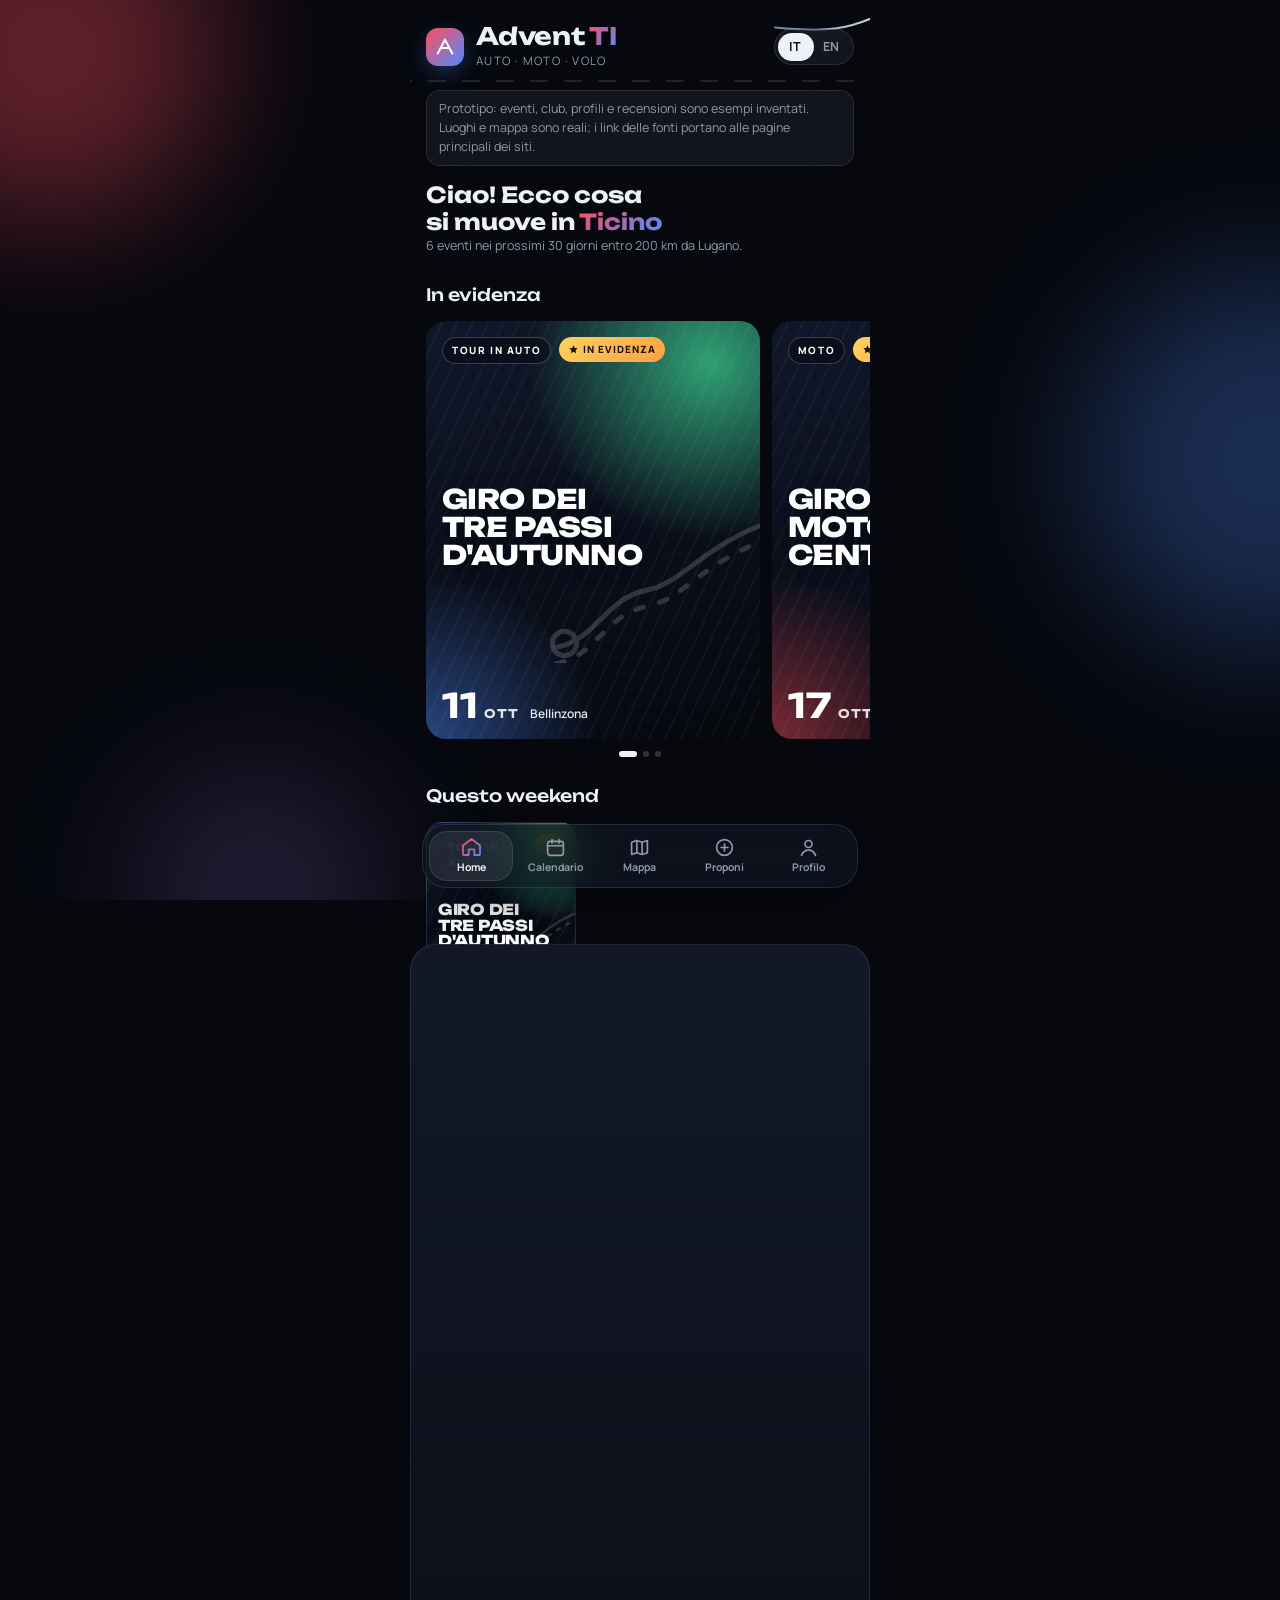
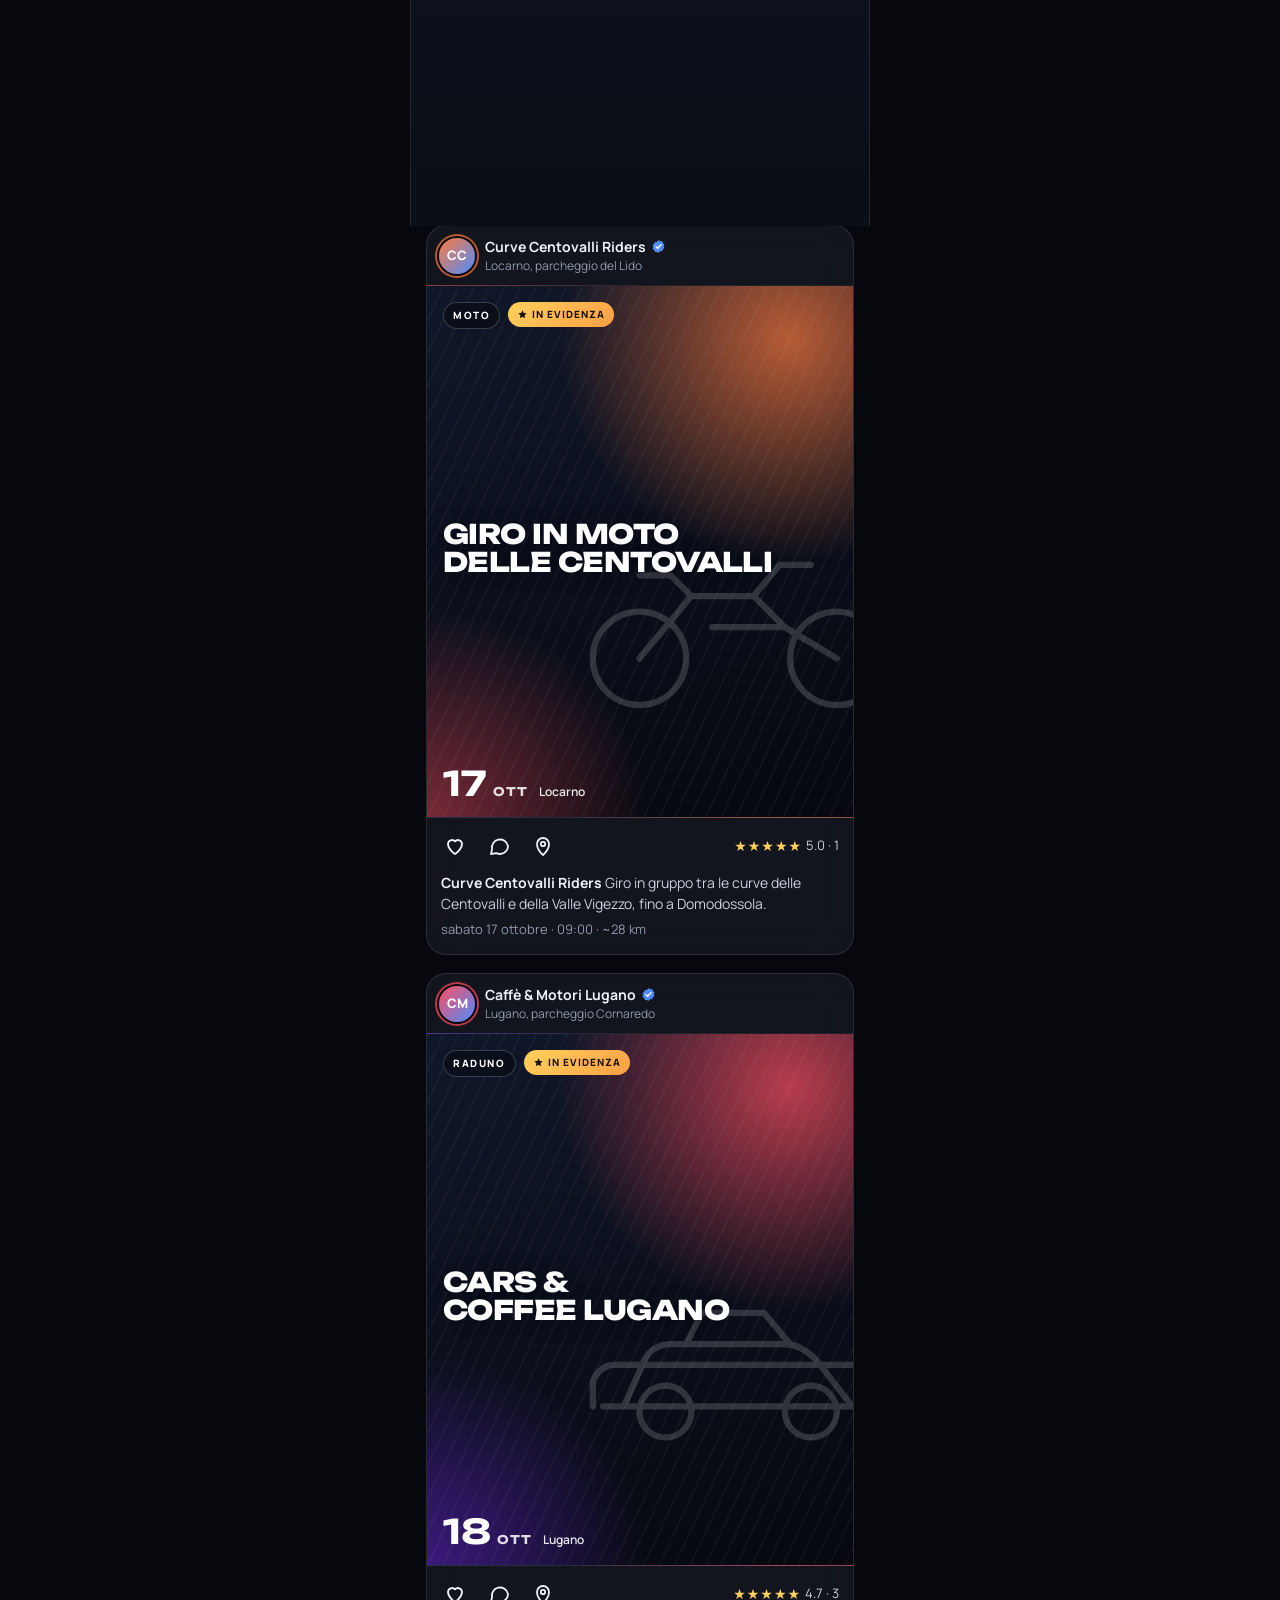
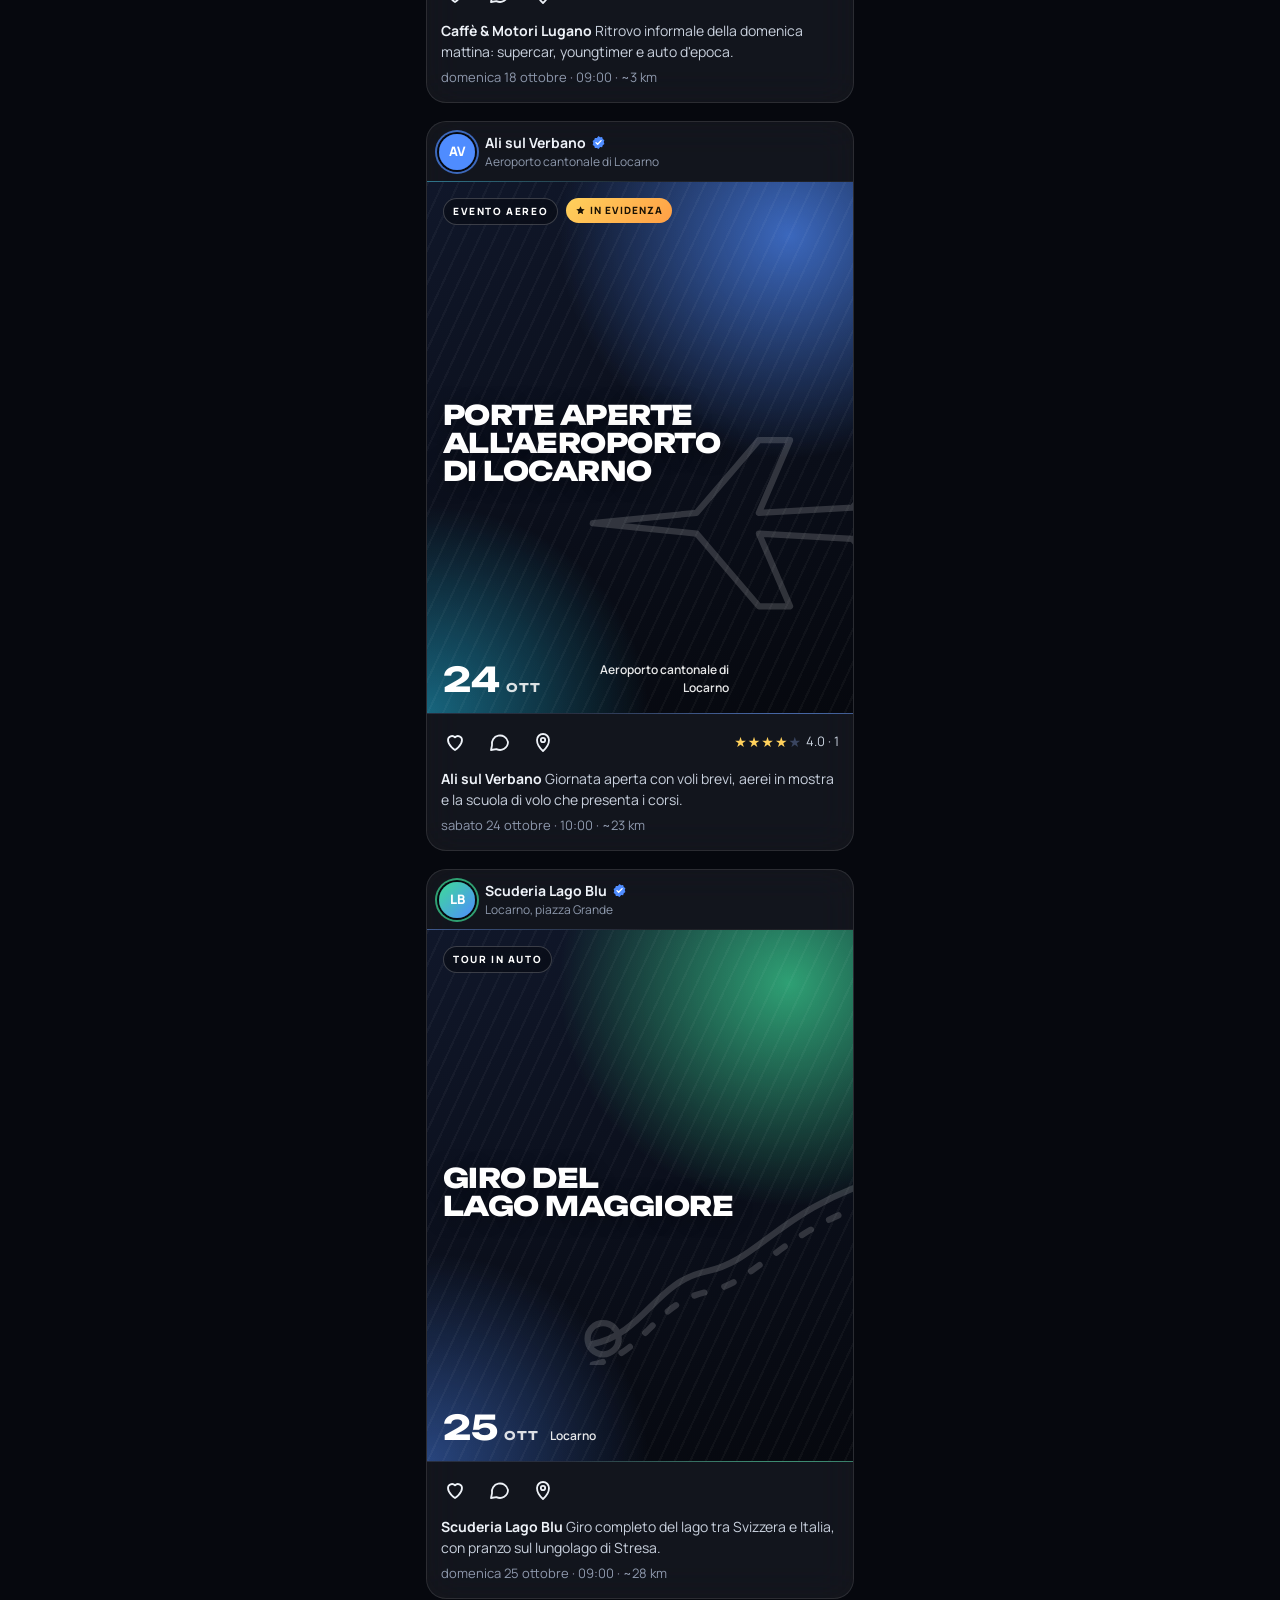
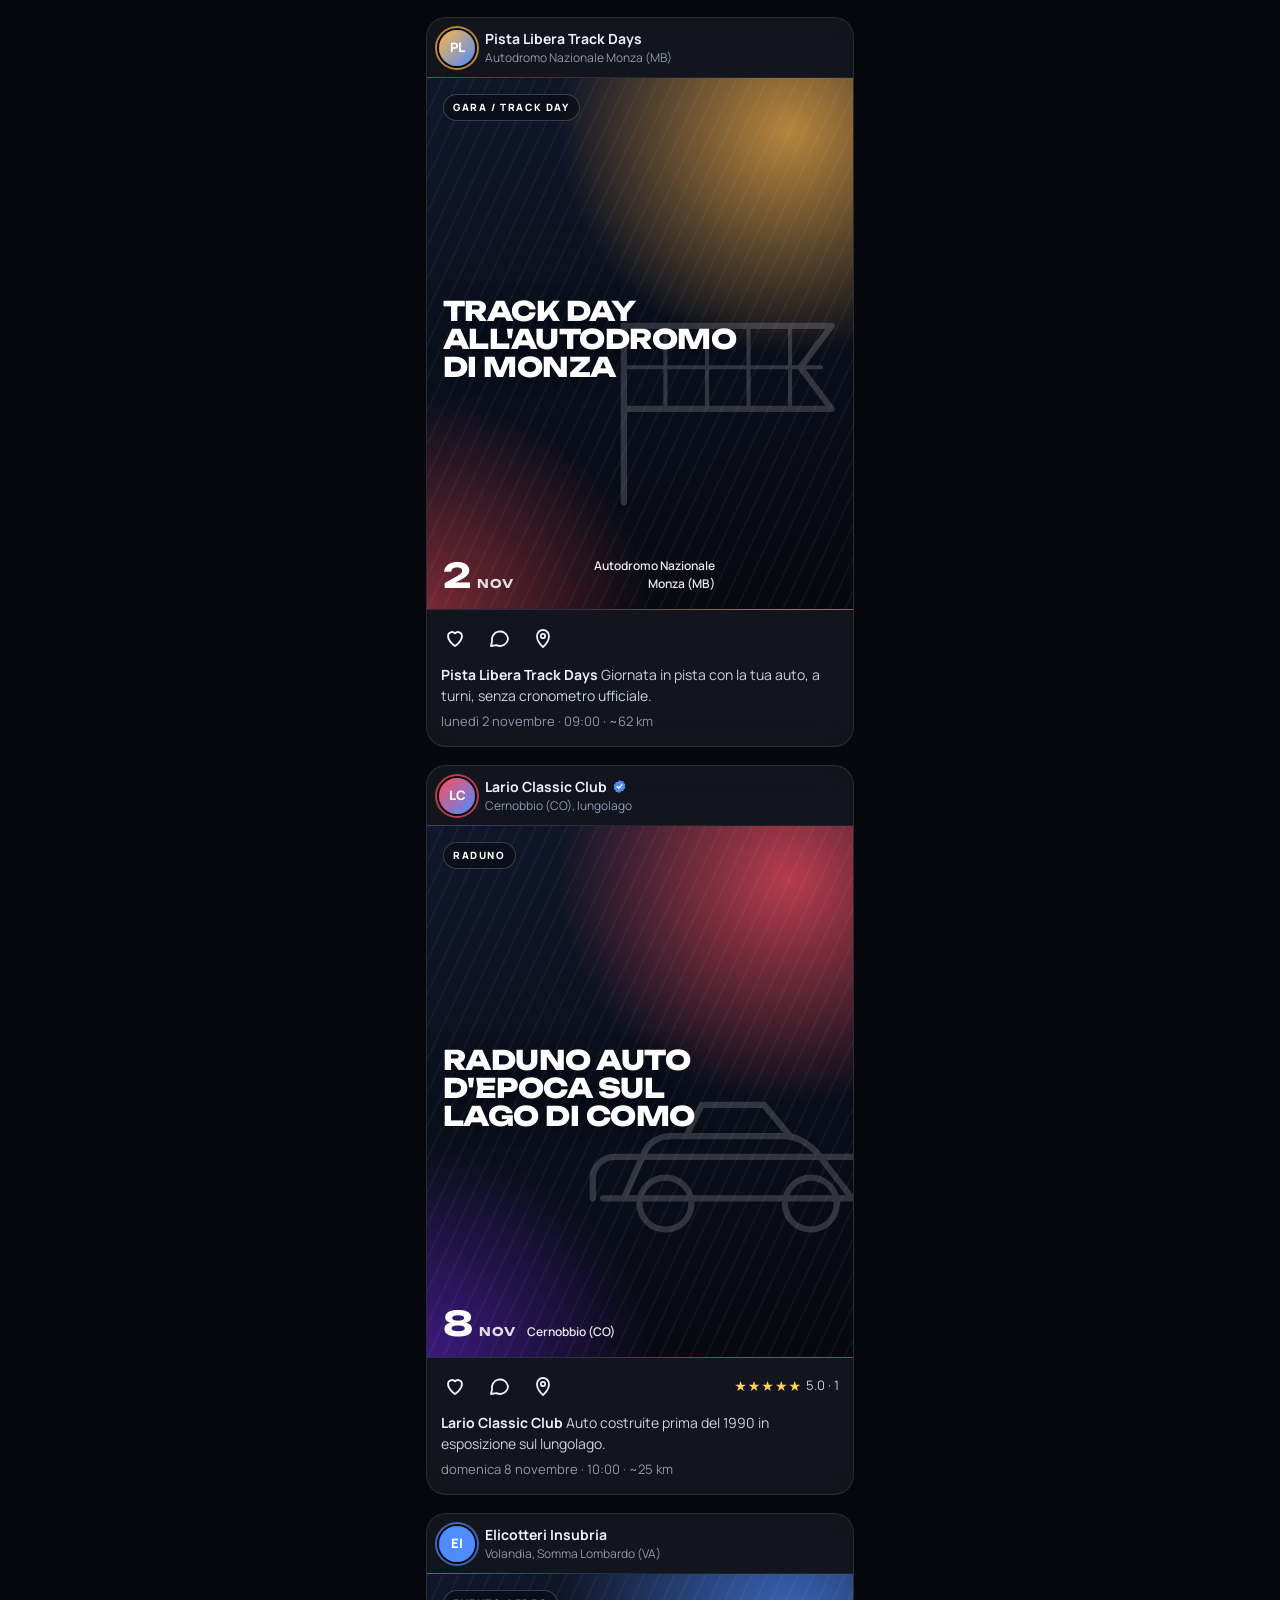
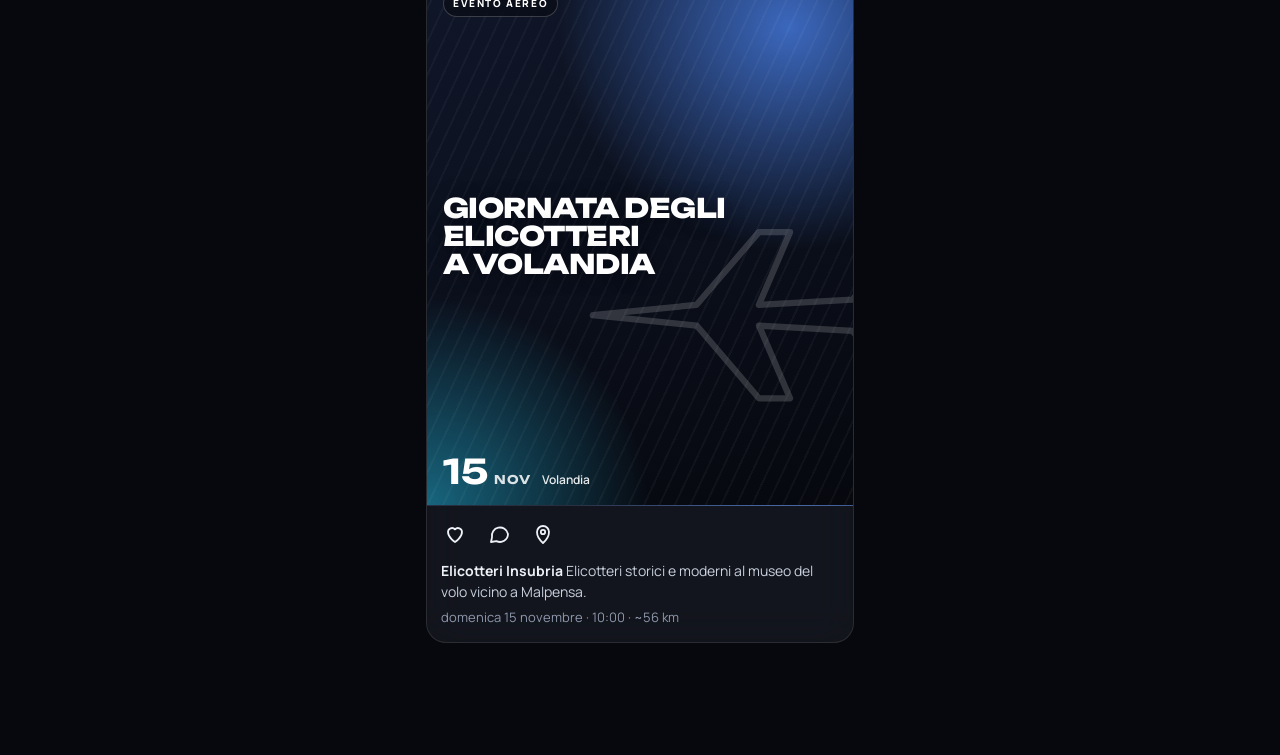
==== app-eventi/index.html @ 7ef61703 "Advent TI: mappa con 4 stili (CARTO, OSM, OpenTopoMap, swisstopo), pulsante Segnala e coda segnalazi" ====
<!doctype html>
<html lang="it">
<head>
<meta charset="utf-8">
<meta name="viewport" content="width=device-width, initial-scale=1, viewport-fit=cover">
<meta name="theme-color" content="#06080E">
<meta name="apple-mobile-web-app-capable" content="yes">
<meta name="mobile-web-app-capable" content="yes">
<meta name="apple-mobile-web-app-status-bar-style" content="black-translucent">
<meta name="apple-mobile-web-app-title" content="Advent TI">
<title>Advent TI</title>
<meta name="description" content="Prototipo di Advent TI: eventi auto, moto e aerei in Ticino e dintorni">
<link rel="preconnect" href="https://fonts.googleapis.com">
<link rel="preconnect" href="https://fonts.gstatic.com" crossorigin>
<link rel="stylesheet" href="https://fonts.googleapis.com/css2?family=Unbounded:wght@500;700;800&family=Manrope:wght@400;500;600;700;800&family=JetBrains+Mono:wght@400;500&display=swap">
<style>
/* Layout: colonna "telefono" su sfondo notturno con aloni rosso/blu; schede in vetro; barra flottante a 5 schede.
   Tema unico scuro scelto dall'utente. Rosso = auto, blu = aerei (bandiera ticinese), arancio = moto. */
:root{
  color-scheme:dark;
  --bg:#06080E; --panel:#0E1320; --glass:rgba(255,255,255,.055); --stroke:rgba(255,255,255,.10); --stroke-2:rgba(255,255,255,.18);
  --ink:#EEF2F8; --soft:#C9D1DE; --muted:#8E99AD; --faint:#5C6678;
  --red:#FF4D5E; --blue:#4F8CFF; --amber:#FFB547; --green:#3DDC97; --violet:#B48CFF; --orange:#FF7A3D; --gold:#FFD15C;
  --ok:#3DDC97; --warn:#FFB547;
  --f-display:"Unbounded","Arial Black",system-ui,sans-serif;
  --f-body:"Manrope",system-ui,-apple-system,"Segoe UI",sans-serif;
  --f-mono:"JetBrains Mono",ui-monospace,Menlo,Consolas,monospace;
  --ease:cubic-bezier(.2,.8,.2,1); --spring:cubic-bezier(.34,1.56,.64,1);
}
*{box-sizing:border-box}
[hidden]{display:none!important}
body{margin:0}
/* Leaflet 1.9.4 (BSD-2) */
 .leaflet-pane, .leaflet-tile, .leaflet-marker-icon, .leaflet-marker-shadow, .leaflet-tile-container, .leaflet-pane > svg, .leaflet-pane > canvas, .leaflet-zoom-box, .leaflet-image-layer, .leaflet-layer { position: absolute; left: 0; top: 0; } .leaflet-container { overflow: hidden; } .leaflet-tile, .leaflet-marker-icon, .leaflet-marker-shadow { -webkit-user-select: none; -moz-user-select: none; user-select: none; -webkit-user-drag: none; } .leaflet-tile::selection { background: transparent; } .leaflet-safari .leaflet-tile { image-rendering: -webkit-optimize-contrast; } .leaflet-safari .leaflet-tile-container { width: 1600px; height: 1600px; -webkit-transform-origin: 0 0; } .leaflet-marker-icon, .leaflet-marker-shadow { display: block; } .leaflet-container .leaflet-overlay-pane svg { max-width: none !important; max-height: none !important; } .leaflet-container .leaflet-marker-pane img, .leaflet-container .leaflet-shadow-pane img, .leaflet-container .leaflet-tile-pane img, .leaflet-container img.leaflet-image-layer, .leaflet-container .leaflet-tile { max-width: none !important; max-height: none !important; width: auto; padding: 0; } .leaflet-container img.leaflet-tile { mix-blend-mode: plus-lighter; } .leaflet-container.leaflet-touch-zoom { -ms-touch-action: pan-x pan-y; touch-action: pan-x pan-y; } .leaflet-container.leaflet-touch-drag { -ms-touch-action: pinch-zoom; touch-action: none; touch-action: pinch-zoom; } .leaflet-container.leaflet-touch-drag.leaflet-touch-zoom { -ms-touch-action: none; touch-action: none; } .leaflet-container { -webkit-tap-highlight-color: transparent; } .leaflet-container a { -webkit-tap-highlight-color: rgba(51, 181, 229, 0.4); } .leaflet-tile { filter: inherit; visibility: hidden; } .leaflet-tile-loaded { visibility: inherit; } .leaflet-zoom-box { width: 0; height: 0; -moz-box-sizing: border-box; box-sizing: border-box; z-index: 800; } .leaflet-overlay-pane svg { -moz-user-select: none; } .leaflet-pane { z-index: 400; } .leaflet-tile-pane { z-index: 200; } .leaflet-overlay-pane { z-index: 400; } .leaflet-shadow-pane { z-index: 500; } .leaflet-marker-pane { z-index: 600; } .leaflet-tooltip-pane { z-index: 650; } .leaflet-popup-pane { z-index: 700; } .leaflet-map-pane canvas { z-index: 100; } .leaflet-map-pane svg { z-index: 200; } .leaflet-vml-shape { width: 1px; height: 1px; } .lvml { behavior: url(#default#VML); display: inline-block; position: absolute; } .leaflet-control { position: relative; z-index: 800; pointer-events: visiblePainted; pointer-events: auto; } .leaflet-top, .leaflet-bottom { position: absolute; z-index: 1000; pointer-events: none; } .leaflet-top { top: 0; } .leaflet-right { right: 0; } .leaflet-bottom { bottom: 0; } .leaflet-left { left: 0; } .leaflet-control { float: left; clear: both; } .leaflet-right .leaflet-control { float: right; } .leaflet-top .leaflet-control { margin-top: 10px; } .leaflet-bottom .leaflet-control { margin-bottom: 10px; } .leaflet-left .leaflet-control { margin-left: 10px; } .leaflet-right .leaflet-control { margin-right: 10px; } .leaflet-fade-anim .leaflet-popup { opacity: 0; -webkit-transition: opacity 0.2s linear; -moz-transition: opacity 0.2s linear; transition: opacity 0.2s linear; } .leaflet-fade-anim .leaflet-map-pane .leaflet-popup { opacity: 1; } .leaflet-zoom-animated { -webkit-transform-origin: 0 0; -ms-transform-origin: 0 0; transform-origin: 0 0; } svg.leaflet-zoom-animated { will-change: transform; } .leaflet-zoom-anim .leaflet-zoom-animated { -webkit-transition: -webkit-transform 0.25s cubic-bezier(0,0,0.25,1); -moz-transition: -moz-transform 0.25s cubic-bezier(0,0,0.25,1); transition: transform 0.25s cubic-bezier(0,0,0.25,1); } .leaflet-zoom-anim .leaflet-tile, .leaflet-pan-anim .leaflet-tile { -webkit-transition: none; -moz-transition: none; transition: none; } .leaflet-zoom-anim .leaflet-zoom-hide { visibility: hidden; } .leaflet-interactive { cursor: pointer; } .leaflet-grab { cursor: -webkit-grab; cursor: -moz-grab; cursor: grab; } .leaflet-crosshair, .leaflet-crosshair .leaflet-interactive { cursor: crosshair; } .leaflet-popup-pane, .leaflet-control { cursor: auto; } .leaflet-dragging .leaflet-grab, .leaflet-dragging .leaflet-grab .leaflet-interactive, .leaflet-dragging .leaflet-marker-draggable { cursor: move; cursor: -webkit-grabbing; cursor: -moz-grabbing; cursor: grabbing; } .leaflet-marker-icon, .leaflet-marker-shadow, .leaflet-image-layer, .leaflet-pane > svg path, .leaflet-tile-container { pointer-events: none; } .leaflet-marker-icon.leaflet-interactive, .leaflet-image-layer.leaflet-interactive, .leaflet-pane > svg path.leaflet-interactive, svg.leaflet-image-layer.leaflet-interactive path { pointer-events: visiblePainted; pointer-events: auto; } .leaflet-container { background: #ddd; outline-offset: 1px; } .leaflet-container a { color: #0078A8; } .leaflet-zoom-box { border: 2px dotted #38f; background: rgba(255,255,255,0.5); } .leaflet-container { font-family: "Helvetica Neue", Arial, Helvetica, sans-serif; font-size: 12px; font-size: 0.75rem; line-height: 1.5; } .leaflet-bar { box-shadow: 0 1px 5px rgba(0,0,0,0.65); border-radius: 4px; } .leaflet-bar a { background-color: #fff; border-bottom: 1px solid #ccc; width: 26px; height: 26px; line-height: 26px; display: block; text-align: center; text-decoration: none; color: black; } .leaflet-bar a, .leaflet-control-layers-toggle { background-position: 50% 50%; background-repeat: no-repeat; display: block; } .leaflet-bar a:hover, .leaflet-bar a:focus { background-color: #f4f4f4; } .leaflet-bar a:first-child { border-top-left-radius: 4px; border-top-right-radius: 4px; } .leaflet-bar a:last-child { border-bottom-left-radius: 4px; border-bottom-right-radius: 4px; border-bottom: none; } .leaflet-bar a.leaflet-disabled { cursor: default; background-color: #f4f4f4; color: #bbb; } .leaflet-touch .leaflet-bar a { width: 30px; height: 30px; line-height: 30px; } .leaflet-touch .leaflet-bar a:first-child { border-top-left-radius: 2px; border-top-right-radius: 2px; } .leaflet-touch .leaflet-bar a:last-child { border-bottom-left-radius: 2px; border-bottom-right-radius: 2px; } .leaflet-control-zoom-in, .leaflet-control-zoom-out { font: bold 18px 'Lucida Console', Monaco, monospace; text-indent: 1px; } .leaflet-touch .leaflet-control-zoom-in, .leaflet-touch .leaflet-control-zoom-out { font-size: 22px; } .leaflet-control-layers { box-shadow: 0 1px 5px rgba(0,0,0,0.4); background: #fff; border-radius: 5px; } .leaflet-control-layers-toggle { background-image: none; width: 36px; height: 36px; } .leaflet-retina .leaflet-control-layers-toggle { background-image: none; background-size: 26px 26px; } .leaflet-touch .leaflet-control-layers-toggle { width: 44px; height: 44px; } .leaflet-control-layers .leaflet-control-layers-list, .leaflet-control-layers-expanded .leaflet-control-layers-toggle { display: none; } .leaflet-control-layers-expanded .leaflet-control-layers-list { display: block; position: relative; } .leaflet-control-layers-expanded { padding: 6px 10px 6px 6px; color: #333; background: #fff; } .leaflet-control-layers-scrollbar { overflow-y: scroll; overflow-x: hidden; padding-right: 5px; } .leaflet-control-layers-selector { margin-top: 2px; position: relative; top: 1px; } .leaflet-control-layers label { display: block; font-size: 13px; font-size: 1.08333em; } .leaflet-control-layers-separator { height: 0; border-top: 1px solid #ddd; margin: 5px -10px 5px -6px; } .leaflet-default-icon-path { background-image: none; } .leaflet-container .leaflet-control-attribution { background: #fff; background: rgba(255, 255, 255, 0.8); margin: 0; } .leaflet-control-attribution, .leaflet-control-scale-line { padding: 0 5px; color: #333; line-height: 1.4; } .leaflet-control-attribution a { text-decoration: none; } .leaflet-control-attribution a:hover, .leaflet-control-attribution a:focus { text-decoration: underline; } .leaflet-attribution-flag { display: inline !important; vertical-align: baseline !important; width: 1em; height: 0.6669em; } .leaflet-left .leaflet-control-scale { margin-left: 5px; } .leaflet-bottom .leaflet-control-scale { margin-bottom: 5px; } .leaflet-control-scale-line { border: 2px solid #777; border-top: none; line-height: 1.1; padding: 2px 5px 1px; white-space: nowrap; -moz-box-sizing: border-box; box-sizing: border-box; background: rgba(255, 255, 255, 0.8); text-shadow: 1px 1px #fff; } .leaflet-control-scale-line:not(:first-child) { border-top: 2px solid #777; border-bottom: none; margin-top: -2px; } .leaflet-control-scale-line:not(:first-child):not(:last-child) { border-bottom: 2px solid #777; } .leaflet-touch .leaflet-control-attribution, .leaflet-touch .leaflet-control-layers, .leaflet-touch .leaflet-bar { box-shadow: none; } .leaflet-touch .leaflet-control-layers, .leaflet-touch .leaflet-bar { border: 2px solid rgba(0,0,0,0.2); background-clip: padding-box; } .leaflet-popup { position: absolute; text-align: center; margin-bottom: 20px; } .leaflet-popup-content-wrapper { padding: 1px; text-align: left; border-radius: 12px; } .leaflet-popup-content { margin: 13px 24px 13px 20px; line-height: 1.3; font-size: 13px; font-size: 1.08333em; min-height: 1px; } .leaflet-popup-content p { margin: 17px 0; margin: 1.3em 0; } .leaflet-popup-tip-container { width: 40px; height: 20px; position: absolute; left: 50%; margin-top: -1px; margin-left: -20px; overflow: hidden; pointer-events: none; } .leaflet-popup-tip { width: 17px; height: 17px; padding: 1px; margin: -10px auto 0; pointer-events: auto; -webkit-transform: rotate(45deg); -moz-transform: rotate(45deg); -ms-transform: rotate(45deg); transform: rotate(45deg); } .leaflet-popup-content-wrapper, .leaflet-popup-tip { background: white; color: #333; box-shadow: 0 3px 14px rgba(0,0,0,0.4); } .leaflet-container a.leaflet-popup-close-button { position: absolute; top: 0; right: 0; border: none; text-align: center; width: 24px; height: 24px; font: 16px/24px Tahoma, Verdana, sans-serif; color: #757575; text-decoration: none; background: transparent; } .leaflet-container a.leaflet-popup-close-button:hover, .leaflet-container a.leaflet-popup-close-button:focus { color: #585858; } .leaflet-popup-scrolled { overflow: auto; } .leaflet-oldie .leaflet-popup-content-wrapper { -ms-zoom: 1; } .leaflet-oldie .leaflet-popup-tip { width: 24px; margin: 0 auto; -ms-filter: "progid:DXImageTransform.Microsoft.Matrix(M11=0.70710678, M12=0.70710678, M21=-0.70710678, M22=0.70710678)"; filter: progid:DXImageTransform.Microsoft.Matrix(M11=0.70710678, M12=0.70710678, M21=-0.70710678, M22=0.70710678); } .leaflet-oldie .leaflet-control-zoom, .leaflet-oldie .leaflet-control-layers, .leaflet-oldie .leaflet-popup-content-wrapper, .leaflet-oldie .leaflet-popup-tip { border: 1px solid #999; } .leaflet-div-icon { background: #fff; border: 1px solid #666; } .leaflet-tooltip { position: absolute; padding: 6px; background-color: #fff; border: 1px solid #fff; border-radius: 3px; color: #222; white-space: nowrap; -webkit-user-select: none; -moz-user-select: none; -ms-user-select: none; user-select: none; pointer-events: none; box-shadow: 0 1px 3px rgba(0,0,0,0.4); } .leaflet-tooltip.leaflet-interactive { cursor: pointer; pointer-events: auto; } .leaflet-tooltip-top:before, .leaflet-tooltip-bottom:before, .leaflet-tooltip-left:before, .leaflet-tooltip-right:before { position: absolute; pointer-events: none; border: 6px solid transparent; background: transparent; content: ""; } .leaflet-tooltip-bottom { margin-top: 6px; } .leaflet-tooltip-top { margin-top: -6px; } .leaflet-tooltip-bottom:before, .leaflet-tooltip-top:before { left: 50%; margin-left: -6px; } .leaflet-tooltip-top:before { bottom: 0; margin-bottom: -12px; border-top-color: #fff; } .leaflet-tooltip-bottom:before { top: 0; margin-top: -12px; margin-left: -6px; border-bottom-color: #fff; } .leaflet-tooltip-left { margin-left: -6px; } .leaflet-tooltip-right { margin-left: 6px; } .leaflet-tooltip-left:before, .leaflet-tooltip-right:before { top: 50%; margin-top: -6px; } .leaflet-tooltip-left:before { right: 0; margin-right: -12px; border-left-color: #fff; } .leaflet-tooltip-right:before { left: 0; margin-left: -12px; border-right-color: #fff; } @media print { .leaflet-control { -webkit-print-color-adjust: exact; print-color-adjust: exact; } } 
html,body{height:100%}
body{background:var(--bg);color:var(--ink);font-family:var(--f-body);font-size:15px;line-height:1.5;-webkit-font-smoothing:antialiased;overflow-x:hidden}
button,input,select,textarea{font:inherit;color:inherit}
button{cursor:pointer;-webkit-tap-highlight-color:transparent}
a{color:inherit}
:focus-visible{outline:2px solid var(--blue);outline-offset:2px;border-radius:10px}
.aura{position:fixed;inset:0;z-index:0;pointer-events:none;overflow:hidden}
.aura i{position:absolute;border-radius:50%;filter:blur(70px);opacity:.36}
.aura i:nth-child(1){width:340px;height:340px;background:var(--red);top:-120px;left:-120px}
.aura i:nth-child(2){width:380px;height:380px;background:var(--blue);top:30%;right:-180px;opacity:.28}
.aura i:nth-child(3){width:260px;height:260px;background:var(--violet);bottom:-120px;left:10%;opacity:.16}
.app{position:relative;z-index:1;max-width:460px;margin:0 auto;padding-inline:16px;padding-bottom:calc(112px + env(safe-area-inset-bottom,0px))}
.glass{background:var(--glass);border:1px solid var(--stroke);backdrop-filter:blur(18px) saturate(140%);-webkit-backdrop-filter:blur(18px) saturate(140%);border-radius:20px}
.hint{font-size:12.5px;color:var(--muted)}
.mono{font-family:var(--f-mono);font-size:12px}
.press{transition:transform .18s var(--ease)} .press:active{transform:scale(.95)}

/* Header */
.top{position:relative;padding-block:18px 8px;display:flex;align-items:center;gap:12px;min-height:84px}
.sky{position:absolute;inset:0 -16px;pointer-events:none;overflow:hidden}
.sky svg{width:100%;height:100%;display:block}
.trail{fill:none;stroke:url(#trailGrad);stroke-width:2;stroke-linecap:round;stroke-dasharray:420;stroke-dashoffset:420}
.plane{offset-path:path("M -20 52 C 90 44, 170 6, 300 18 S 460 40, 520 10");offset-rotate:auto;width:14px;height:14px;position:absolute;left:0;top:0;opacity:0}
.road{position:absolute;left:-16px;right:-16px;bottom:2px;height:2px;background:repeating-linear-gradient(90deg,rgba(255,255,255,.22) 0 18px,transparent 18px 34px);background-size:34px 2px;opacity:.5}
.brand{position:relative;display:flex;align-items:center;gap:12px;flex:1;min-width:0}
.logo{width:38px;height:38px;flex:none;border-radius:12px;display:grid;place-items:center;background:linear-gradient(135deg,var(--red),var(--blue));box-shadow:0 6px 24px -6px rgba(79,140,255,.6)}
.logo svg{width:22px;height:22px}
.brand h1{font-family:var(--f-display);font-weight:700;font-size:24px;letter-spacing:-.01em;line-height:1;margin:0}
.brand h1 .ti{background:linear-gradient(135deg,var(--red),var(--blue));-webkit-background-clip:text;background-clip:text;color:transparent}
.brand small{display:block;margin-top:4px;font-size:11.5px;color:var(--muted);letter-spacing:.12em;text-transform:uppercase}
.lang{position:relative;display:flex;padding:3px;border-radius:999px;flex:none}
.lang button{position:relative;z-index:1;border:0;background:transparent;padding:5px 11px;font-size:12.5px;font-weight:700;color:var(--muted);transition:color .25s}
.lang button[aria-pressed="true"]{color:#0A0D14}
.lang .pill{position:absolute;top:3px;bottom:3px;left:3px;width:calc(50% - 3px);border-radius:999px;background:var(--ink);transition:transform .35s var(--spring)}
.lang[data-l="en"] .pill{transform:translateX(100%)}
.demo-note{font-size:12.5px;color:var(--muted);padding:9px 12px;margin-block:6px 16px;border-radius:14px}

.view{animation:viewIn .45s var(--ease) both}
@keyframes viewIn{from{opacity:0;transform:translateY(14px) scale(.985)}to{opacity:1;transform:none}}
@keyframes rise{from{opacity:0;transform:translateY(12px)}to{opacity:1;transform:none}}
@keyframes pop{0%{transform:scale(1)}40%{transform:scale(1.4)}100%{transform:scale(1)}}

/* Titoli di sezione */
.page-title{font-family:var(--f-display);font-weight:700;font-size:24px;margin:8px 0 6px;letter-spacing:-.01em;text-wrap:balance}
.lead{color:var(--muted);margin:0 0 18px}
.sec-head{display:flex;align-items:baseline;justify-content:space-between;gap:12px;margin:26px 0 12px}
.sec-head h2{font-family:var(--f-display);font-weight:500;font-size:17px;margin:0}
.link-btn{border:0;background:none;color:var(--blue);font-weight:700;padding:0;font-size:13.5px}

/* Home */
.hello{margin:4px 0 2px;font-family:var(--f-display);font-weight:700;font-size:22px;line-height:1.2;text-wrap:balance}
.hello span{background:linear-gradient(135deg,var(--red),var(--blue));-webkit-background-clip:text;background-clip:text;color:transparent}
.carousel{display:flex;gap:12px;overflow-x:auto;scroll-snap-type:x mandatory;margin-inline:-16px;padding:2px 16px 8px;scrollbar-width:none}
.carousel::-webkit-scrollbar{display:none}
.carousel>*{flex:none;width:78%;scroll-snap-align:center}
.dots-row{display:flex;justify-content:center;gap:6px;margin-top:4px}
.dots-row i{width:6px;height:6px;border-radius:999px;background:var(--stroke-2);transition:all .3s var(--ease)}
.dots-row i.on{width:18px;background:var(--ink)}
.weekend{display:flex;gap:10px;overflow-x:auto;margin-inline:-16px;padding:2px 16px 4px;scrollbar-width:none}
.weekend::-webkit-scrollbar{display:none}

/* Locandina generata */
.poster{position:relative;aspect-ratio:4/5;max-width:100%;border-radius:20px;overflow:hidden;border:1px solid var(--stroke);background:
  radial-gradient(90% 70% at 85% 10%,color-mix(in srgb,var(--c) 70%,transparent),transparent 60%),
  radial-gradient(80% 60% at 0% 100%,color-mix(in srgb,var(--c2,var(--blue)) 45%,transparent),transparent 65%),
  linear-gradient(160deg,#10172A,#06080E);
  display:flex;flex-direction:column;justify-content:space-between;padding:16px;text-align:left;color:#fff;isolation:isolate}
.poster::before{content:"";position:absolute;inset:0;z-index:-1;background:repeating-linear-gradient(115deg,rgba(255,255,255,.035) 0 2px,transparent 2px 14px)}
.poster .glyph{position:absolute;right:-12%;bottom:18%;width:78%;opacity:.16;z-index:-1;color:#fff}
.poster .glyph svg{width:100%;height:auto;display:block;fill:none;stroke:currentColor;stroke-width:1.2;stroke-linecap:round;stroke-linejoin:round}
.poster .p-top{display:flex;justify-content:space-between;align-items:flex-start;gap:8px}
.poster .p-cat{font-size:10px;font-weight:800;letter-spacing:.16em;text-transform:uppercase;padding:5px 9px;border-radius:999px;background:rgba(0,0,0,.35);border:1px solid rgba(255,255,255,.2);backdrop-filter:blur(6px)}
.poster .p-title{font-family:var(--f-display);font-weight:800;font-size:clamp(20px,6.4vw,27px);line-height:1.04;letter-spacing:-.02em;text-transform:uppercase;margin:0;text-wrap:balance;text-shadow:0 2px 20px rgba(0,0,0,.4)}
.poster.sm .p-title{font-size:15px}
.poster .p-bot{display:flex;align-items:flex-end;justify-content:space-between;gap:10px}
.poster .p-date{display:flex;align-items:baseline;gap:6px;font-family:var(--f-display);font-weight:700}
.poster .p-date b{font-size:34px;line-height:.9}
.poster.sm .p-date b{font-size:22px}
.poster .p-date span{font-size:12px;letter-spacing:.1em;text-transform:uppercase;opacity:.85}
.poster .p-place{font-size:12px;font-weight:600;opacity:.9;text-align:right;max-width:55%}
.poster.sm{border-radius:16px;padding:11px;width:150px}
.poster.sm .p-place{display:none}
.poster img.upl{position:absolute;inset:0;width:100%;height:100%;object-fit:cover;z-index:-1}
.poster.has-img::after{content:"";position:absolute;inset:0;z-index:-1;background:linear-gradient(180deg,rgba(0,0,0,.35),transparent 30%,transparent 55%,rgba(0,0,0,.65))}
.poster .credit{position:absolute;left:16px;top:46px;font-size:10px;padding:2px 7px;border-radius:999px;background:rgba(0,0,0,.45)}
.poster.sm .credit{display:none}
.feat{display:inline-flex;align-items:center;gap:4px;font-size:10px;font-weight:800;letter-spacing:.1em;text-transform:uppercase;padding:5px 9px;border-radius:999px;background:linear-gradient(135deg,var(--gold),#FF9F45);color:#1A1205}
.feat svg{width:11px;height:11px;fill:currentColor}

/* Post stile Instagram */
.feed{display:flex;flex-direction:column;gap:18px}
.post{padding:0;overflow:hidden;animation:rise .45s var(--ease) both}
.post-h{display:flex;align-items:center;gap:10px;padding:10px 12px}
.avatar{width:36px;height:36px;border-radius:50%;flex:none;display:grid;place-items:center;font-weight:800;font-size:13px;color:#fff;background:linear-gradient(135deg,var(--c,var(--red)),var(--blue));box-shadow:0 0 0 2px var(--bg),0 0 0 4px color-mix(in srgb,var(--c,var(--red)) 70%,transparent)}
.avatar.lg{width:64px;height:64px;font-size:22px}
.post-h .who{min-width:0;flex:1;text-align:left;border:0;background:none;padding:0}
.post-h b{font-size:14px;display:flex;align-items:center;gap:5px}
.post-h .who span{display:block;font-size:12px;color:var(--muted);white-space:nowrap;overflow:hidden;text-overflow:ellipsis}
.verified{width:15px;height:15px;flex:none}
.post .poster{border-radius:0;border-left:0;border-right:0;width:100%}
.post-actions{display:flex;align-items:center;gap:4px;padding:8px 8px 0}
.ibtn{border:0;background:none;width:40px;height:40px;border-radius:12px;display:grid;place-items:center;color:var(--ink);transition:transform .18s var(--ease)}
.ibtn:active{transform:scale(.88)}
.ibtn svg{width:24px;height:24px;fill:none;stroke:currentColor;stroke-width:1.8;stroke-linecap:round;stroke-linejoin:round}
.ibtn.on svg{fill:var(--red);stroke:var(--red)}
.ibtn.pop svg{animation:pop .45s var(--spring)}
.post-actions .rating{margin-left:auto;padding-right:6px;font-size:13px;color:var(--soft);display:flex;align-items:center;gap:5px}
.post-body{padding:4px 14px 14px;text-align:left}
.post-body p{margin:2px 0 0;font-size:14px;color:var(--soft)}
.post-body p b{color:var(--ink)}
.post-body .more{border:0;background:none;padding:0;margin-top:6px;color:var(--muted);font-size:13px}

/* Filtri */
.chips{display:flex;gap:8px;overflow-x:auto;scrollbar-width:none;margin-inline:-16px;padding:2px 16px 4px}
.chips::-webkit-scrollbar{display:none}
.chip{flex:none;border:1px solid var(--stroke);background:var(--glass);border-radius:999px;padding:7px 14px 7px 10px;font-size:13.5px;font-weight:600;display:inline-flex;align-items:center;gap:8px;color:var(--muted);transition:all .25s var(--ease)}
.chip .dot{width:9px;height:9px;border-radius:50%;box-shadow:inset 0 0 0 1.5px var(--c);transition:all .25s}
.chip[aria-pressed="true"]{color:var(--ink);border-color:color-mix(in srgb,var(--c) 60%,transparent);background:color-mix(in srgb,var(--c) 16%,transparent)}
.chip[aria-pressed="true"] .dot{background:var(--c);box-shadow:0 0 10px var(--c)}
.radius{display:flex;align-items:center;gap:12px;margin-top:14px;font-size:13.5px;color:var(--muted)}
.radius input{flex:1;accent-color:var(--red);min-width:0}
.radius output{font-family:var(--f-mono);font-size:12.5px;color:var(--ink);min-width:7ch;text-align:right}

/* Calendario */
.cal{padding:14px;margin-top:16px}
.cal-head{display:flex;align-items:center;justify-content:space-between;margin-bottom:10px}
.cal-head h2{font-family:var(--f-display);font-weight:500;font-size:16px;margin:0;text-transform:capitalize}
.icon-btn{border:1px solid var(--stroke);background:var(--glass);width:36px;height:36px;border-radius:12px;display:grid;place-items:center;transition:transform .18s var(--ease)}
.icon-btn:active{transform:scale(.9)}
.icon-btn:disabled{opacity:.3;cursor:default}
.icon-btn svg{width:16px;height:16px;stroke:currentColor;fill:none;stroke-width:2;stroke-linecap:round;stroke-linejoin:round}
.cal-body{overflow:hidden}
.grid7{display:grid;grid-template-columns:repeat(7,1fr);gap:2px;text-align:center}
.grid7.slide-l{animation:slideL .35s var(--ease)} .grid7.slide-r{animation:slideR .35s var(--ease)}
@keyframes slideL{from{opacity:0;transform:translateX(30px)}to{opacity:1;transform:none}}
@keyframes slideR{from{opacity:0;transform:translateX(-30px)}to{opacity:1;transform:none}}
.dow{font-size:10.5px;color:var(--faint);text-transform:uppercase;letter-spacing:.1em;padding-bottom:6px;font-weight:700}
.day{border:0;background:transparent;border-radius:12px;padding:6px 0;min-height:42px;display:flex;flex-direction:column;align-items:center;gap:3px;font-variant-numeric:tabular-nums;font-size:13.5px;color:var(--muted);transition:background .2s,transform .18s var(--ease)}
.day.out{visibility:hidden}
.day.has{color:var(--ink);font-weight:700}
.day.has:active{transform:scale(.88)}
.day.today{box-shadow:inset 0 0 0 1px var(--stroke-2)}
.day[aria-pressed="true"]{background:linear-gradient(135deg,var(--red),var(--blue));color:#fff}
.day .dots{display:flex;gap:3px;height:5px}
.day .dots i{width:5px;height:5px;border-radius:50%;background:var(--c);box-shadow:0 0 6px var(--c)}
.day[aria-pressed="true"] .dots i{background:#fff;box-shadow:none}
.day:disabled{cursor:default}

/* Lista */
.events{display:flex;flex-direction:column;gap:12px}
.ev{display:grid;grid-template-columns:60px 1fr;gap:14px;align-items:start;text-align:left;width:100%;padding:14px;position:relative;overflow:hidden;transition:transform .25s var(--ease),border-color .25s}
.ev::after{content:"";position:absolute;inset:0;background:radial-gradient(120% 80% at 0% 0%,color-mix(in srgb,var(--c) 18%,transparent),transparent 60%);pointer-events:none}
.ev:active{transform:scale(.98)}
.date-block{position:relative;z-index:1;text-align:center;border-radius:14px;padding:8px 0;background:color-mix(in srgb,var(--c) 16%,transparent);border:1px solid color-mix(in srgb,var(--c) 35%,transparent);font-variant-numeric:tabular-nums}
.date-block b{display:block;font-family:var(--f-display);font-weight:700;font-size:22px;line-height:1.05}
.date-block span{font-size:10.5px;text-transform:uppercase;letter-spacing:.1em;color:var(--muted);font-weight:700}
.ev-body{position:relative;z-index:1;min-width:0}
.ev-title{font-weight:700;font-size:16px;line-height:1.3;margin:2px 0 4px}
.meta{display:flex;flex-wrap:wrap;gap:4px 10px;font-size:13px;color:var(--muted)}
.tag{display:inline-flex;align-items:center;gap:6px;font-size:10.5px;font-weight:700;letter-spacing:.12em;text-transform:uppercase;color:var(--c)}
.src-line{display:flex;align-items:center;gap:6px;font-size:12px;margin-top:8px;color:var(--faint)}
.src-line svg{width:13px;height:13px;flex:none}
.empty{border:1px dashed var(--stroke-2);border-radius:20px;padding:24px 16px;text-align:center;color:var(--muted)}
.c-raduno{--c:var(--red);--c2:#7A2BFF} .c-tour{--c:var(--green);--c2:var(--blue)} .c-moto{--c:var(--orange);--c2:var(--red)} .c-aerei{--c:var(--blue);--c2:#29D3FF} .c-gara{--c:var(--amber);--c2:var(--red)}

/* Mappa */
.map-wrap{position:relative;margin-top:12px;height:min(62vh,560px);min-height:380px;border-radius:22px;overflow:hidden;border:1px solid var(--stroke);background:#0A0F1C;touch-action:none}
.map-wrap svg{width:100%;height:100%;display:block;cursor:grab;user-select:none;-webkit-user-select:none}
.map-wrap svg.drag{cursor:grabbing}
.m-it{fill:#121A2B;stroke:#25314A;stroke-width:.6}
.m-ch{fill:#161F31;stroke:#3A4766;stroke-width:.9}
.m-cant{fill:none;stroke:#26324B;stroke-width:.5;stroke-dasharray:2 2}
.m-ti{fill:#1A2440;stroke:var(--red);stroke-width:1.1;stroke-opacity:.8}
.m-lake{fill:#1B3A6B}
.m-city{fill:#7F8BA3;font-family:var(--f-body);font-weight:600;paint-order:stroke;stroke:#0A0F1C;stroke-width:3px;stroke-linejoin:round}
.m-city-dot{fill:#7F8BA3}
.mk{cursor:pointer}
.mk .halo{fill:var(--c);opacity:.25}
.mk .core{fill:var(--c);stroke:#fff;stroke-width:1.6}
.mk.sel .core{stroke-width:2.6}
.mk .pulse{fill:none;stroke:var(--gold);stroke-width:1.6;transform-box:fill-box;transform-origin:center}
.mk .star{fill:var(--gold)}
.map-ui{position:absolute;right:10px;top:10px;display:flex;flex-direction:column;gap:6px}
.map-ui .icon-btn{background:rgba(14,19,32,.8);backdrop-filter:blur(10px);font-size:18px;font-weight:700}
.map-count{position:absolute;left:10px;top:10px;font-size:12px;font-weight:700;padding:6px 10px;border-radius:999px;background:rgba(14,19,32,.8);border:1px solid var(--stroke);backdrop-filter:blur(10px)}
.map-attr{position:absolute;left:10px;bottom:8px;font-size:9.5px;color:var(--faint)}
.map-card{position:absolute;left:10px;right:10px;bottom:24px;display:grid;grid-template-columns:72px 1fr;gap:12px;align-items:center;padding:10px;border-radius:18px;background:rgba(14,19,32,.88);border:1px solid var(--stroke-2);backdrop-filter:blur(16px);transform:translateY(130%);transition:transform .45s var(--spring)}
.map-card.show{transform:none}
.map-card .poster.sm{width:72px;padding:7px;border-radius:12px}
.map-card .poster.sm .p-title,.map-card .poster.sm .p-cat{display:none}
.map-card .poster.sm .p-date b{font-size:18px}
.map-card>div{min-width:0}
.map-card .poster .feat{display:none}
.map-card .ev-title{font-size:15px;margin:2px 0}

/* Mappa a tasselli (Leaflet) */
#lmap{position:absolute;inset:0;z-index:0;background:#0A0F1C}
.map-wrap>.map-ui,.map-wrap>.map-count,.map-wrap>.map-card,.map-wrap>.map-attr{z-index:2}
.leaflet-container{font-family:var(--f-body);background:#0A0F1C}
.leaflet-control-attribution{background:rgba(10,15,28,.78)!important;color:var(--muted)!important;font-size:9.5px!important;border-radius:8px 0 0 0;padding:2px 6px!important}
.leaflet-control-attribution a{color:var(--soft)!important}
.lmk{position:relative;display:block;width:22px;height:22px;border-radius:50%;background:var(--c);border:2.5px solid #fff;box-shadow:0 0 0 4px color-mix(in srgb,var(--c) 30%,transparent),0 4px 12px rgba(0,0,0,.5);transition:transform .25s var(--spring)}
.lmk.sel{transform:scale(1.35)}
.lmk.feat::after{content:"";position:absolute;inset:-9px;border-radius:50%;border:2px solid var(--gold)}
.lmk.feat::before{content:"★";position:absolute;inset:0;display:grid;place-items:center;color:#fff;font-size:11px;line-height:1}
@media (prefers-reduced-motion:no-preference){.lmk.feat::after{animation:ring 2s var(--ease) infinite}}
.styles{display:flex;gap:6px;overflow-x:auto;scrollbar-width:none;margin-top:10px}
.styles::-webkit-scrollbar{display:none}
.styles button{flex:none;border:1px solid var(--stroke);background:var(--glass);border-radius:12px;padding:6px 11px;font-size:12.5px;font-weight:700;color:var(--muted);display:flex;align-items:center;gap:6px;transition:all .25s var(--ease)}
.styles button i{width:14px;height:14px;border-radius:4px;border:1px solid var(--stroke-2)}
.styles button[aria-pressed="true"]{color:var(--ink);border-color:var(--stroke-2);background:rgba(255,255,255,.1)}
.styles button:disabled{opacity:.4;cursor:default}
.map-note{font-size:12.5px;padding:10px 12px;border-radius:14px;margin-top:10px;background:color-mix(in srgb,var(--blue) 12%,transparent);border:1px solid color-mix(in srgb,var(--blue) 30%,transparent);color:var(--soft)}
/* Segnalazioni */
.flag-btn{border:0;background:none;padding:0;margin-top:8px;margin-left:12px;color:var(--faint);font-weight:700;font-size:12.5px;display:inline-flex;align-items:center;gap:4px}
.flag-btn:disabled{cursor:default;color:var(--warn)}
.flag-btn svg{width:13px;height:13px;fill:none;stroke:currentColor;stroke-width:2;stroke-linecap:round;stroke-linejoin:round}
.reasons{display:flex;flex-direction:column;gap:8px;margin-top:12px}
.reason{display:flex;align-items:flex-start;gap:10px;padding:11px 12px;border-radius:14px;background:var(--glass);border:1px solid var(--stroke);cursor:pointer;transition:border-color .2s}
.reason:has(input:checked){border-color:color-mix(in srgb,var(--red) 60%,transparent);background:color-mix(in srgb,var(--red) 10%,transparent)}
.reason input{margin-top:3px;accent-color:var(--red)}
.reason b{display:block;font-size:14px}
.reason span{font-size:12.5px;color:var(--muted)}
.rep-quote{margin:8px 0 0;padding:9px 11px;border-radius:12px;background:rgba(0,0,0,.25);border-left:2px solid var(--red);font-size:13.5px;color:var(--soft)}
.rep-reasons{display:flex;flex-wrap:wrap;gap:6px;margin-top:8px}
.rep-reasons span{font-size:11.5px;font-weight:700;padding:3px 9px;border-radius:999px;background:color-mix(in srgb,var(--red) 14%,transparent);color:#FFB3BC}
.adm-tabs{display:grid;grid-template-columns:1fr 1fr;gap:4px;padding:4px;border-radius:14px;background:rgba(0,0,0,.3);border:1px solid var(--stroke);margin-bottom:14px}
.adm-tabs button{border:0;background:none;border-radius:10px;padding:9px 6px;font-size:13px;font-weight:700;color:var(--muted);transition:all .25s var(--ease)}
.adm-tabs button[aria-pressed="true"]{background:var(--ink);color:#0A0D14}

/* Foglio dettaglio */
.sheet{position:fixed;inset:0;z-index:20;pointer-events:none}
.sheet .scrim{position:absolute;inset:0;background:rgba(3,5,10,.6);backdrop-filter:blur(4px);-webkit-backdrop-filter:blur(4px);opacity:0;transition:opacity .35s var(--ease)}
.sheet .panel{position:absolute;left:0;right:0;bottom:0;top:calc(env(safe-area-inset-top,0px) + 18px);max-width:460px;margin:0 auto;background:linear-gradient(180deg,#121826,#0A0E17);border:1px solid var(--stroke);border-bottom:0;border-radius:26px 26px 0 0;overflow-y:auto;transform:translateY(105%);transition:transform .5s var(--ease);overscroll-behavior:contain}
.sheet.open{pointer-events:auto}
.sheet.open .scrim{opacity:1}
.sheet.open .panel{transform:none}
.sheet-inner{padding:0 16px calc(36px + env(safe-area-inset-bottom,0px))}
.grabber{position:sticky;top:0;z-index:3;display:flex;align-items:center;gap:10px;margin-inline:-16px;padding:10px 16px 12px;background:rgba(18,24,38,.9);backdrop-filter:blur(12px);-webkit-backdrop-filter:blur(12px)}
.grabber::before{content:"";position:absolute;top:6px;left:50%;width:40px;height:4px;margin-left:-20px;border-radius:4px;background:var(--stroke-2)}
.grabber .icon-btn{margin-top:10px}
.grabber b{margin-top:10px;font-size:14px}
.reveal>*{animation:rise .5s var(--ease) both}
.reveal>*:nth-child(2){animation-delay:.05s}.reveal>*:nth-child(3){animation-delay:.1s}.reveal>*:nth-child(4){animation-delay:.15s}.reveal>*:nth-child(n+5){animation-delay:.2s}
.facts{display:grid;grid-template-columns:1fr 1fr;gap:8px;margin-top:14px}
.fact{background:var(--glass);border:1px solid var(--stroke);border-radius:14px;padding:9px 11px;min-width:0}
.fact span{display:block;font-size:10.5px;text-transform:uppercase;letter-spacing:.1em;color:var(--muted);font-weight:700}
.fact b{font-weight:600;font-size:13.5px;overflow-wrap:anywhere}
.d-title{font-family:var(--f-display);font-weight:700;font-size:22px;line-height:1.2;margin:16px 0 6px;letter-spacing:-.01em;text-wrap:balance}
.d-sum{margin:0;color:var(--soft)}
.sec{margin-top:24px}
.sec h3{font-family:var(--f-display);font-weight:500;font-size:15px;margin:0 0 10px;display:flex;align-items:center;gap:8px}
.sec ul{margin:0;padding-left:18px;color:var(--soft)}
.sec li{margin-bottom:5px}
.sec li::marker{color:var(--c)}
.prog{display:grid;grid-template-columns:auto 1fr;gap:8px 14px;margin:0}
.prog dt{font-family:var(--f-mono);font-size:12.5px;color:var(--c);padding-top:2px}
.prog dd{margin:0;color:var(--soft)}
.route{list-style:none;padding:0!important;margin:0 0 12px}
.route li{display:grid;grid-template-columns:18px 1fr auto;gap:12px;align-items:start;padding-bottom:14px;margin:0;position:relative}
.route li::before{content:"";position:absolute;left:8px;top:16px;bottom:-2px;width:2px;background:linear-gradient(var(--c),color-mix(in srgb,var(--c) 20%,transparent))}
.route li:last-child::before{display:none}
.route .pin{width:18px;height:18px;border-radius:50%;border:3px solid var(--c);background:#0A0E17;position:relative;z-index:1}
.route li:first-child .pin,.route li:last-child .pin{background:var(--c);box-shadow:0 0 12px var(--c)}
.route small{display:block;color:var(--muted);font-size:12.5px}
.route .km{font-family:var(--f-mono);font-size:12px;color:var(--muted);white-space:nowrap}
.actions{display:flex;flex-wrap:wrap;gap:10px;margin-top:14px}
.btn{border:0;border-radius:14px;padding:11px 18px;font-weight:700;font-size:14.5px;text-decoration:none;display:inline-flex;align-items:center;justify-content:center;gap:8px;background:linear-gradient(135deg,var(--red),#E0365F 40%,var(--blue));color:#fff;box-shadow:0 8px 24px -10px rgba(255,77,94,.7);transition:transform .18s var(--ease)}
.btn:active{transform:scale(.95)}
.btn:disabled{opacity:.45;cursor:default}
.btn.ghost{background:var(--glass);color:var(--ink);border:1px solid var(--stroke);box-shadow:none}
.btn.ok{background:var(--ok);color:#04150D;box-shadow:none}
.btn.small{padding:8px 13px;font-size:13.5px;border-radius:12px}
.btn.block{width:100%}
.btn svg{width:17px;height:17px;flex:none}
.heart svg{fill:none;stroke:currentColor;stroke-width:2}
.heart.on svg{fill:#fff}
.heart.pop svg{animation:pop .45s var(--spring)}
.notice{font-size:13.5px;border-radius:14px;padding:11px 13px;margin-top:14px;background:color-mix(in srgb,var(--amber) 12%,transparent);border:1px solid color-mix(in srgb,var(--amber) 35%,transparent);color:#F3DDB8}
.org-row{display:flex;align-items:center;gap:12px;width:100%;margin-top:16px;padding:10px 12px;border-radius:16px;background:var(--glass);border:1px solid var(--stroke);text-align:left;transition:border-color .2s}
.org-row:hover{border-color:var(--stroke-2)}
.org-row>div{min-width:0;flex:1}
.org-row b{display:flex;align-items:center;gap:5px;font-size:14.5px}
.org-row>div span{font-size:12.5px;color:var(--muted)}

/* Fonti */
.sources{display:flex;flex-direction:column;gap:8px}
.source{display:grid;grid-template-columns:36px 1fr auto;gap:12px;align-items:center;padding:10px 12px;border-radius:14px;background:var(--glass);border:1px solid var(--stroke);text-decoration:none}
.s-ico{width:36px;height:36px;border-radius:11px;display:grid;place-items:center;background:color-mix(in srgb,var(--s) 18%,transparent);color:var(--s)}
.s-ico svg{width:18px;height:18px;fill:none;stroke:currentColor;stroke-width:1.9;stroke-linecap:round;stroke-linejoin:round}
.source b{display:block;font-size:14px;font-weight:700}
.source span{display:block;font-size:12px;color:var(--muted);overflow:hidden;text-overflow:ellipsis;white-space:nowrap}
.source>div{min-width:0}
.source .go{color:var(--faint)}
.st-web{--s:var(--blue)} .st-instagram{--s:#FF5FA2} .st-facebook{--s:#5B8DEF} .st-tiktok{--s:#3EE6E0} .st-youtube{--s:var(--red)} .st-other{--s:var(--violet)}

/* Recensioni */
.stars{display:inline-flex;gap:1px;color:var(--gold);letter-spacing:0;font-size:14px;line-height:1}
.stars .off{color:#3A4560}
.rating-sum{display:flex;align-items:center;gap:14px;padding:12px 14px;border-radius:16px;background:var(--glass);border:1px solid var(--stroke)}
.rating-sum .big{font-family:var(--f-display);font-weight:700;font-size:30px;line-height:1}
.reviews{display:flex;flex-direction:column;gap:10px;margin-top:10px}
.review{padding:12px 14px;border-radius:16px;background:var(--glass);border:1px solid var(--stroke);animation:rise .4s var(--ease) both}
.review-h{display:flex;align-items:center;justify-content:space-between;gap:10px}
.review-h b{font-size:14px}
.review-h .hint{font-size:12px}
.review p{margin:6px 0 0;color:var(--soft);font-size:14px}
.reply{margin-top:10px;padding:9px 11px;border-radius:12px;background:rgba(0,0,0,.25);border-left:2px solid var(--blue);font-size:13.5px;color:var(--soft)}
.reply b{display:flex;align-items:center;gap:5px;font-size:12.5px;color:var(--ink)}
.reply-btn{border:0;background:none;padding:0;margin-top:8px;color:var(--blue);font-weight:700;font-size:13px}
.star-input{display:flex;gap:4px}
.star-input button{border:0;background:none;padding:2px;font-size:30px;line-height:1;color:#3A4560;transition:transform .2s var(--spring),color .15s}
.star-input button.on{color:var(--gold)}
.star-input button:active{transform:scale(1.3)}
.write{margin-top:12px;padding:12px;border-radius:16px;border:1px dashed var(--stroke-2)}

/* Promozione */
.promo{margin-top:24px;padding:14px;border-radius:20px;border:1px solid color-mix(in srgb,var(--gold) 45%,transparent);background:linear-gradient(160deg,color-mix(in srgb,var(--gold) 10%,transparent),transparent 60%)}
.promo h3{font-family:var(--f-display);font-weight:500;font-size:15px;margin:0 0 4px;display:flex;align-items:center;gap:8px}
.toggle-row{display:flex;align-items:center;justify-content:space-between;gap:12px;padding:11px 0;border-bottom:1px solid var(--stroke)}
.toggle-row:last-of-type{border-bottom:0}
.toggle-row b{display:block;font-size:14px}
.toggle-row span{display:block;font-size:12.5px;color:var(--muted)}
.switch{position:relative;flex:none;width:48px;height:28px;border-radius:999px;border:0;background:#2A3448;transition:background .25s}
.switch::after{content:"";position:absolute;top:3px;left:3px;width:22px;height:22px;border-radius:50%;background:#fff;transition:transform .35s var(--spring)}
.switch[aria-checked="true"]{background:linear-gradient(135deg,var(--gold),#FF9F45)}
.switch[aria-checked="true"]::after{transform:translateX(20px)}
.stats{display:grid;grid-template-columns:repeat(3,1fr);gap:8px;margin-top:12px}
.stat{padding:10px;border-radius:14px;background:rgba(0,0,0,.25);border:1px solid var(--stroke);text-align:center}
.stat b{display:block;font-family:var(--f-display);font-size:20px;font-variant-numeric:tabular-nums}
.stat span{font-size:11px;color:var(--muted);text-transform:uppercase;letter-spacing:.08em;font-weight:700}
.spark{display:flex;align-items:flex-end;gap:3px;height:38px;margin-top:10px}
.spark i{flex:1;border-radius:3px 3px 0 0;background:linear-gradient(var(--gold),color-mix(in srgb,var(--gold) 30%,transparent));transform-origin:bottom;animation:grow .6s var(--ease) both}
@keyframes grow{from{transform:scaleY(0)}to{transform:scaleY(1)}}

/* Form */
.card{padding:16px}
.field{display:flex;flex-direction:column;gap:6px;margin-bottom:14px}
.field label,.lbl{font-size:12.5px;font-weight:700;color:var(--soft)}
.req{color:var(--red)}
.field input,.field select,.field textarea,.src-row input,.src-row select{border:1px solid var(--stroke);background:rgba(0,0,0,.28);border-radius:12px;padding:10px 12px;width:100%;transition:border-color .2s,box-shadow .2s}
.field input:focus,.field select:focus,.field textarea:focus,.src-row input:focus,.src-row select:focus{outline:none;border-color:color-mix(in srgb,var(--blue) 70%,transparent);box-shadow:0 0 0 4px color-mix(in srgb,var(--blue) 18%,transparent)}
.field textarea{min-height:88px;resize:vertical}
select option{background:#121826}
.row2{display:grid;grid-template-columns:1fr 1fr;gap:10px}
.row2>*{min-width:0}
.ai-box{padding:14px;margin-bottom:16px;background:linear-gradient(135deg,color-mix(in srgb,var(--blue) 14%,transparent),color-mix(in srgb,var(--violet) 10%,transparent));border:1px solid color-mix(in srgb,var(--blue) 30%,transparent);border-radius:20px}
.ai-box h3{margin:0 0 4px;font-size:15px;display:flex;align-items:center;gap:8px}
.ai-box h3 svg{width:18px;height:18px;stroke:var(--blue);fill:none;stroke-width:2}
.box{border:1px solid var(--stroke);border-radius:16px;padding:12px;margin-bottom:14px;background:rgba(0,0,0,.18)}
.src-row{display:grid;grid-template-columns:118px 1fr 36px;gap:8px;margin-top:8px;animation:rise .35s var(--ease) both}
.src-row>*{min-width:0}
.src-row .rm{border:1px solid var(--stroke);background:transparent;border-radius:12px;color:var(--muted);font-size:18px;line-height:1}
.src-row .rm:disabled{opacity:.25;cursor:default}
.src-row.bad input{border-color:var(--red);box-shadow:0 0 0 3px color-mix(in srgb,var(--red) 18%,transparent)}
.src-err{font-size:12px;color:var(--red);grid-column:1/-1;margin-top:-2px}
.add-src{margin-top:10px;border:1px dashed var(--stroke-2);background:transparent;border-radius:12px;padding:8px 12px;font-weight:700;font-size:13px;color:var(--ink);width:100%}
.poster-pick{display:grid;grid-template-columns:120px 1fr;gap:12px;align-items:start;margin-top:8px}
.poster-pick>div{min-width:0}
.poster-pick .poster.sm{width:120px}
.file-btn{display:inline-flex;align-items:center;gap:8px;border:1px solid var(--stroke);background:var(--glass);border-radius:12px;padding:8px 12px;font-weight:700;font-size:13px;cursor:pointer}
.file-btn input{position:absolute;width:1px;height:1px;opacity:0}
.radio{display:flex;align-items:flex-start;gap:8px;font-size:13px;color:var(--soft);margin-top:8px}
.radio input{margin-top:3px;accent-color:var(--blue)}
.shake{animation:shake .4s}
@keyframes shake{25%{transform:translateX(-6px)}50%{transform:translateX(5px)}75%{transform:translateX(-3px)}}
.gate{padding:20px 16px;text-align:center}
.gate p{color:var(--soft);margin:6px 0 16px}

/* Profilo e accesso */
.login-btns{display:flex;flex-direction:column;gap:10px}
.sso{display:flex;align-items:center;justify-content:center;gap:10px;border-radius:14px;padding:12px 16px;font-weight:700;font-size:15px;border:1px solid var(--stroke-2);transition:transform .18s var(--ease)}
.sso:active{transform:scale(.97)}
.sso svg{width:19px;height:19px}
.sso.apple{background:#fff;color:#000;border-color:#fff}
.sso.google{background:#11182A;color:var(--ink)}
.choice{display:grid;grid-template-columns:44px 1fr;gap:12px;align-items:center;width:100%;text-align:left;padding:14px;border-radius:18px;background:var(--glass);border:1px solid var(--stroke);margin-top:10px;transition:border-color .2s,transform .18s var(--ease)}
.choice:active{transform:scale(.98)}
.choice:hover{border-color:var(--stroke-2)}
.choice .ci{width:44px;height:44px;border-radius:14px;display:grid;place-items:center;background:color-mix(in srgb,var(--c) 20%,transparent);color:var(--c)}
.choice .ci svg{width:22px;height:22px;fill:none;stroke:currentColor;stroke-width:1.9;stroke-linecap:round;stroke-linejoin:round}
.choice b{display:block}
.choice span{font-size:13px;color:var(--muted)}
.me{display:flex;align-items:center;gap:14px;padding:16px}
.me>div{min-width:0}
.me h2{margin:0;font-family:var(--f-display);font-size:18px;font-weight:700}
.role{display:inline-flex;align-items:center;gap:5px;margin-top:6px;font-size:11px;font-weight:800;letter-spacing:.08em;text-transform:uppercase;padding:4px 9px;border-radius:999px;background:var(--glass);border:1px solid var(--stroke)}
.role.org{color:var(--gold);border-color:color-mix(in srgb,var(--gold) 45%,transparent)}
.role.admin{color:var(--red);border-color:color-mix(in srgb,var(--red) 45%,transparent)}
.role.pending{color:var(--warn)}
.menu{display:flex;flex-direction:column;margin-top:14px;padding:4px 0}
.menu button{display:flex;align-items:center;gap:12px;width:100%;padding:13px 16px;border:0;background:none;text-align:left;font-weight:600;border-bottom:1px solid var(--stroke)}
.menu button:last-child{border-bottom:0}
.menu svg{width:20px;height:20px;fill:none;stroke:var(--muted);stroke-width:1.9;stroke-linecap:round;stroke-linejoin:round;flex:none}
.menu .cnt{margin-left:auto;font-size:12px;color:var(--muted);font-family:var(--f-mono)}
.menu .cnt.hot{color:#fff;background:var(--red);border-radius:999px;padding:1px 8px;font-family:var(--f-body);font-weight:800}
.seg{display:grid;grid-template-columns:repeat(4,1fr);gap:4px;padding:4px;border-radius:14px;background:rgba(0,0,0,.3);border:1px solid var(--stroke);margin-top:8px}
.seg button{border:0;background:none;border-radius:10px;padding:8px 4px;font-size:12px;font-weight:700;color:var(--muted);transition:all .25s var(--ease)}
.seg button[aria-pressed="true"]{background:var(--ink);color:#0A0D14}

/* Coda verifica */
.q{display:flex;flex-direction:column;gap:12px}
.q-item{padding:14px;animation:rise .4s var(--ease) both}
.q-item.leaving{animation:leave .35s var(--ease) forwards}
@keyframes leave{to{opacity:0;transform:translateX(40px) scale(.96)}}
.q-top{display:flex;justify-content:space-between;gap:10px;align-items:flex-start}
.conf{font-family:var(--f-mono);font-size:11.5px;padding:3px 9px;border-radius:999px;white-space:nowrap}
.conf.hi{background:color-mix(in srgb,var(--ok) 16%,transparent);color:var(--ok)}
.conf.mid{background:color-mix(in srgb,var(--warn) 16%,transparent);color:var(--warn)}
.flags{font-size:13px;color:var(--warn);margin-top:8px}
.q-actions{display:flex;gap:8px;margin-top:12px;flex-wrap:wrap}

/* Progetto */
.prose h3{font-family:var(--f-display);font-weight:500;font-size:17px;margin:30px 0 10px}
.prose p,.prose li{max-width:62ch;color:var(--soft)}
.prose ul,.prose ol{padding-left:20px}
.prose b{color:var(--ink)}
.tbl-wrap{overflow-x:auto;border-radius:16px;border:1px solid var(--stroke);background:var(--glass)}
table{border-collapse:collapse;width:100%;font-size:13.5px}
th,td{text-align:left;padding:9px 10px;border-bottom:1px solid var(--stroke);vertical-align:top}
tr:last-child td{border-bottom:0}
th{font-size:11px;text-transform:uppercase;letter-spacing:.08em;color:var(--muted)}
td.num{font-family:var(--f-mono);white-space:nowrap}
td a{color:var(--blue);text-decoration:none;overflow-wrap:anywhere}
.lvl{display:inline-block;font-size:11px;font-weight:700;padding:2px 8px;border-radius:999px;white-space:nowrap}
.lvl.a{background:color-mix(in srgb,var(--ok) 16%,transparent);color:var(--ok)}
.lvl.b{background:color-mix(in srgb,var(--blue) 18%,transparent);color:var(--blue)}
.lvl.c{background:color-mix(in srgb,var(--warn) 16%,transparent);color:var(--warn)}
.callout{padding:12px 14px;margin-top:10px;border-radius:16px;background:linear-gradient(135deg,color-mix(in srgb,var(--red) 14%,transparent),color-mix(in srgb,var(--blue) 14%,transparent));border:1px solid var(--stroke)}

/* Navigazione */
.nav{position:fixed;left:0;right:0;bottom:calc(12px + env(safe-area-inset-bottom,0px));z-index:10;padding-inline:12px;pointer-events:none}
.nav-inner{pointer-events:auto;position:relative;max-width:436px;margin:0 auto;display:grid;grid-template-columns:repeat(5,1fr);height:64px;padding:6px;border-radius:24px;background:rgba(16,21,33,.74);border:1px solid var(--stroke);backdrop-filter:blur(22px) saturate(160%);-webkit-backdrop-filter:blur(22px) saturate(160%);box-shadow:0 20px 40px -18px rgba(0,0,0,.8)}
.nav .ind{position:absolute;top:6px;bottom:6px;left:6px;width:calc((100% - 12px)/5);border-radius:18px;background:rgba(255,255,255,.08);border:1px solid var(--stroke);transition:transform .45s var(--spring)}
.nav button{position:relative;z-index:1;border:0;background:none;display:flex;flex-direction:column;align-items:center;justify-content:center;gap:2px;font-size:10.5px;font-weight:700;color:var(--muted);transition:color .25s;min-width:0}
.nav button svg{width:21px;height:21px;stroke:currentColor;fill:none;stroke-width:1.9;stroke-linecap:round;stroke-linejoin:round;transition:transform .3s var(--spring)}
.nav button[aria-current="page"]{color:var(--ink)}
.nav button[aria-current="page"] svg{transform:translateY(-1px) scale(1.08);stroke:url(#navGrad)}
.badge{position:absolute;top:4px;left:calc(50% + 5px);background:var(--red);color:#fff;font-size:10px;border-radius:999px;min-width:17px;height:17px;display:grid;place-items:center;padding:0 4px;box-shadow:0 0 0 2px #10151F}
.badge.bump{animation:pop .45s var(--spring)}
.toast{position:fixed;left:50%;bottom:calc(92px + env(safe-area-inset-bottom,0px));z-index:40;max-width:calc(100% - 32px);padding:11px 16px;border-radius:14px;font-size:13.5px;font-weight:600;background:rgba(238,242,248,.96);color:#0A0D14;transform:translate(-50%,20px);opacity:0;transition:all .35s var(--spring);pointer-events:none}
.toast.show{transform:translate(-50%,0);opacity:1}

@media (prefers-reduced-motion:no-preference){
  .trail{animation:draw 7s var(--ease) infinite}
  .plane{animation:fly 7s var(--ease) infinite}
  .road{animation:roll 1.2s linear infinite}
  .mk .pulse{animation:ring 2s var(--ease) infinite}
}
@keyframes draw{0%{stroke-dashoffset:420;opacity:0}8%{opacity:1}55%{stroke-dashoffset:0;opacity:.9}85%{opacity:0}100%{stroke-dashoffset:0;opacity:0}}
@keyframes fly{0%{offset-distance:0%;opacity:0}8%{opacity:1}55%{offset-distance:100%;opacity:1}56%,100%{opacity:0;offset-distance:100%}}
@keyframes roll{to{background-position:-34px 0}}
@keyframes ring{0%{transform:scale(.6);opacity:1}100%{transform:scale(1.8);opacity:0}}
@media (prefers-reduced-motion:reduce){
  *,*::before,*::after{animation-duration:.01ms!important;animation-iteration-count:1!important;transition-duration:.01ms!important}
  .trail{stroke-dashoffset:0;opacity:.5}
}
</style>
<style>:root{padding-top:env(safe-area-inset-top,0px)}</style>
</head>
<body>


<div class="aura" aria-hidden="true"><i></i><i></i><i></i></div>
<svg width="0" height="0" style="position:absolute" aria-hidden="true"><defs>
  <linearGradient id="navGrad" x1="0" y1="0" x2="1" y2="1"><stop offset="0" stop-color="#FF4D5E"/><stop offset="1" stop-color="#4F8CFF"/></linearGradient>
</defs></svg>

<div class="app" id="app">
  <header class="top">
    <div class="sky" aria-hidden="true">
      <svg viewBox="0 0 500 84" preserveAspectRatio="none">
        <defs><linearGradient id="trailGrad" x1="0" x2="1"><stop offset="0" stop-color="#4F8CFF" stop-opacity="0"/><stop offset=".7" stop-color="#9CC0FF" stop-opacity=".55"/><stop offset="1" stop-color="#fff" stop-opacity=".9"/></linearGradient></defs>
        <path class="trail" d="M -20 52 C 90 44, 170 6, 300 18 S 460 40, 520 10"/>
      </svg>
      <svg class="plane" viewBox="0 0 24 24"><path d="M2 12h20M14 5l8 7-8 7M6 8l3 4-3 4" stroke="#fff" stroke-width="2.2" fill="none" stroke-linecap="round" stroke-linejoin="round"/></svg>
      <div class="road"></div>
    </div>
    <div class="brand">
      <div class="logo" aria-hidden="true"><svg viewBox="0 0 24 24" fill="none" stroke="#fff" stroke-width="2.2" stroke-linecap="round" stroke-linejoin="round"><path d="M4 19L12 4l8 15"/><path d="M7.5 13h9"/></svg></div>
      <div><h1>Advent <span class="ti">TI</span></h1><small id="t-sub"></small></div>
    </div>
    <div class="lang glass" role="group" aria-label="Lingua" id="lang" data-l="it">
      <span class="pill" aria-hidden="true"></span>
      <button id="lang-it" aria-pressed="true">IT</button>
      <button id="lang-en" aria-pressed="false">EN</button>
    </div>
  </header>

  <main id="view-home" class="view">
    <p class="demo-note glass" id="t-demo"></p>
    <p class="hello" id="hello"></p>
    <p class="hint" id="hello-sub" style="margin:0"></p>
    <div class="sec-head"><h2 id="t-featured"></h2></div>
    <div class="carousel" id="featured"></div>
    <div class="dots-row" id="feat-dots"></div>
    <div class="sec-head"><h2 id="t-weekend"></h2></div>
    <div class="weekend" id="weekend"></div>
    <div class="sec-head"><h2 id="t-feed"></h2><button class="link-btn" data-view="explore" id="t-seecal"></button></div>
    <div class="feed" id="feed"></div>
  </main>

  <main id="view-explore" class="view" hidden>
    <div class="chips" data-chips></div>
    <div class="radius">
      <label for="radius" id="t-radius"></label>
      <input type="range" id="radius" min="25" max="200" step="25" value="200">
      <output id="radius-out" for="radius"></output>
    </div>
    <section class="cal glass" aria-label="Calendario">
      <div class="cal-head">
        <button class="icon-btn" id="prev" aria-label="Mese precedente"><svg viewBox="0 0 24 24"><path d="M15 18l-6-6 6-6"/></svg></button>
        <h2 id="month-label"></h2>
        <button class="icon-btn" id="next" aria-label="Mese successivo"><svg viewBox="0 0 24 24"><path d="M9 18l6-6-6-6"/></svg></button>
      </div>
      <div class="cal-body"><div class="grid7" id="cal-grid"></div></div>
    </section>
    <div class="sec-head"><h2 id="list-title"></h2><button class="link-btn" id="clear-day" hidden></button></div>
    <div class="events" id="events"></div>
  </main>

  <main id="view-map" class="view" hidden>
    <div class="chips" data-chips></div>
    <div class="styles" id="map-styles" role="group" aria-label="Stile mappa"></div>
    <div class="map-wrap" id="map-wrap">
      <div id="lmap" hidden></div>
      <svg id="map" role="img" aria-label="Mappa degli eventi" hidden></svg>
      <span class="map-count" id="map-count"></span>
      <div class="map-ui">
        <button class="icon-btn" id="zin" aria-label="Ingrandisci">+</button>
        <button class="icon-btn" id="zout" aria-label="Riduci">−</button>
        <button class="icon-btn" id="zreset" aria-label="Vista iniziale"><svg viewBox="0 0 24 24"><path d="M3 12a9 9 0 1 0 3-6.7L3 8"/><path d="M3 3v5h5"/></svg></button>
      </div>
      <span class="map-attr" id="map-attr" hidden>swisstopo/UST · Natural Earth</span>
      <div class="map-card" id="map-card"></div>
    </div>
    <p class="map-note" id="map-note" hidden></p>
    <p class="hint" id="t-maphint" style="margin-top:10px"></p>
  </main>

  <main id="view-propose" class="view" hidden>
    <h2 class="page-title" id="t-prop-title"></h2>
    <p class="lead" id="t-prop-lead"></p>
    <div id="prop-gate"></div>
    <div id="prop-body">
      <div class="ai-box">
        <h3><svg viewBox="0 0 24 24"><path d="M12 3l1.8 5.2L19 10l-5.2 1.8L12 17l-1.8-5.2L5 10l5.2-1.8z"/></svg><span id="t-ai-title"></span></h3>
        <p class="hint" id="t-ai-hint" style="margin:0 0 10px"></p>
        <div class="field" style="margin-bottom:10px"><label for="ai-text" id="t-ai-label"></label><textarea id="ai-text"></textarea></div>
        <button class="btn small" id="ai-fill" type="button"></button>
      </div>
      <form class="card glass" id="prop-form" novalidate>
        <div class="field"><label for="f-title"><span id="t-f-title"></span> <span class="req">*</span></label><input id="f-title"></div>
        <div class="row2">
          <div class="field"><label for="f-cat" id="t-f-cat"></label><select id="f-cat"></select></div>
          <div class="field"><label for="f-date"><span id="t-f-date"></span> <span class="req">*</span></label><input id="f-date" type="date"></div>
        </div>
        <div class="row2">
          <div class="field"><label for="f-time" id="t-f-time"></label><input id="f-time" type="time"></div>
          <div class="field"><label for="f-place"><span id="t-f-place"></span> <span class="req">*</span></label><input id="f-place"></div>
        </div>
        <div class="field"><label for="f-desc" id="t-f-desc"></label><textarea id="f-desc"></textarea></div>
        <div class="field"><label for="f-route" id="t-f-route"></label><input id="f-route"><span class="hint" id="t-f-route-hint"></span></div>
        <div class="field"><label for="f-org"><span id="t-f-org"></span> <span class="req">*</span></label><input id="f-org"></div>
        <div class="box">
          <span class="lbl" id="t-poster"></span>
          <div class="poster-pick">
            <div id="poster-preview"></div>
            <div>
              <p class="hint" id="t-poster-hint" style="margin:0 0 8px"></p>
              <label class="file-btn press"><input type="file" id="f-poster" accept="image/*"><span id="t-poster-btn"></span></label>
              <button type="button" class="link-btn" id="poster-clear" style="display:block;margin-top:8px" hidden></button>
              <div id="poster-origin" hidden>
                <label class="radio"><input type="radio" name="porig" value="own" checked><span id="t-porig-own"></span></label>
                <label class="radio"><input type="radio" name="porig" value="source"><span id="t-porig-src"></span></label>
                <label class="radio" id="perm-row" hidden><input type="checkbox" id="f-perm"><span id="t-perm"></span></label>
              </div>
            </div>
          </div>
        </div>
        <div class="box" id="src-block">
          <span class="lbl"><span id="t-src-title"></span> <span class="req">*</span></span>
          <p class="hint" id="t-src-hint" style="margin:4px 0 0"></p>
          <div id="src-rows"></div>
          <button type="button" class="add-src press" id="add-src"></button>
        </div>
        <p class="hint" id="form-err" role="alert" style="color:var(--red)" hidden></p>
        <button class="btn block" type="submit" id="f-submit"></button>
      </form>
    </div>
  </main>

  <main id="view-profile" class="view" hidden></main>

  <main id="view-admin" class="view" hidden>
    <button class="link-btn" data-view="profile" id="t-back-prof1" style="margin-top:6px"></button>
    <h2 class="page-title" id="t-adm-title"></h2>
    <div class="adm-tabs" role="group"><button data-atab="events" id="atab-events"></button><button data-atab="reports" id="atab-reports"></button></div>
    <p class="lead" id="t-adm-lead"></p>
    <div class="q" id="queue"></div>
  </main>

  <main id="view-project" class="view prose" hidden>
    <button class="link-btn" data-view="profile" id="t-back-prof2" style="margin-top:6px"></button>
    <h2 class="page-title">Il progetto Advent TI</h2>
    <p class="lead" style="color:var(--muted)">Come diventa un'app vera, da quali fonti prende gli eventi, quanto costa e in che ordine si costruisce.</p>
    <div class="callout"><b>In breve:</b> un solo codice per iPhone e Android (Expo), un database gratuito (Supabase) con accessi, recensioni e locandine, una mappa vera e un "robot" che ogni mattina legge le fonti. Ogni evento mostra da dove arriva.</div>

    <h3>Schermate dell'app</h3>
    <ul>
      <li><b>Home:</b> eventi in evidenza con locandine grandi, eventi del weekend e un elenco a post, come Instagram.</li>
      <li><b>Calendario:</b> mese, filtri per categoria e distanza.</li>
      <li><b>Mappa:</b> tutti gli eventi sulla mappa, colorati per categoria; quelli in evidenza pulsano.</li>
      <li><b>Proponi:</b> modulo con fonte obbligatoria e locandina.</li>
      <li><b>Profilo:</b> accesso, preferiti, recensioni; per gli organizzatori i loro eventi, la promozione e le statistiche; per l'amministratore la coda "Da verificare".</li>
    </ul>

    <h3>Accesso e ruoli</h3>
    <ul>
      <li><b>Senza account</b> si guarda tutto: Home, calendario, mappa, dettagli, recensioni.</li>
      <li><b>Accedi con Apple o con Google</b> per salvare, recensire e proporre. Apple chiede che un'app con accesso Google offra anche un'alternativa come "Accedi con Apple" (regola 4.8 dell'App Store): ci sono entrambi.</li>
      <li><b>Organizzatore:</b> indica il nome del club e il link ufficiale (sito o profilo social). Finché tu non lo approvi è "in verifica" e i suoi eventi passano dalla coda; dopo pubblica subito e può promuovere.</li>
      <li><b>Amministratore:</b> tu. Approvi eventi, organizzatori e gestisci le segnalazioni.</li>
    </ul>

    <h3>Recensioni</h3>
    <ul>
      <li>Stelle da 1 a 5 e un commento, sugli <b>eventi</b> e sugli <b>organizzatori</b>.</li>
      <li>L'organizzatore può rispondere pubblicamente, una risposta per recensione.</li>
      <li>Pulsante <b>"Segnala"</b> su ogni recensione e su ogni evento, con il motivo (offensivo, spam, falso, dati personali, dati sbagliati, annullato, altro). Le segnalazioni finiscono nella coda "Segnalazioni" dell'amministratore, che sceglie se rimuovere o mantenere. Gli store lo richiedono per i contenuti scritti dagli utenti.</li>
      <li>Hai scelto di permettere recensioni in qualsiasi momento. Molti eventi si ripetono (Cars & Coffee ogni mese), quindi ha senso: la recensione indica a quale edizione si riferisce.</li>
    </ul>

    <h3>Promozione (gratuita per ora)</h3>
    <ul>
      <li><b>In evidenza nella Home</b>, con locandina grande nel carosello.</li>
      <li><b>Badge "In evidenza"</b> nell'elenco, sulle locandine e sulla mappa.</li>
      <li><b>Notifica ai vicini:</b> una sola volta per evento, a chi segue la categoria entro 30 km. Così non diventa spam.</li>
      <li><b>Statistiche:</b> visualizzazioni, salvataggi e clic sulle fonti, giorno per giorno.</li>
      <li>Più avanti la promozione potrà diventare a pagamento, senza cambiare le schermate.</li>
    </ul>

    <h3>Locandine</h3>
    <ul>
      <li><b>Caricate dall'organizzatore</b>: è la strada migliore.</li>
      <li><b>Generate dall'app</b> quando non c'è un'immagine: titolo, data e colori della categoria. Ogni evento ha sempre una locandina.</li>
      <li><b>Prese dalle fonti</b> solo con il permesso di chi le ha create, con il credito visibile ("Immagine: …"). Il robot <b>non</b> copia le immagini in automatico: segnala che c'è una locandina e la chiede all'organizzatore.</li>
    </ul>

    <h3>Mappa</h3>
    <p>La mappa ha <b>4 stili</b>: Scura (CARTO), Stradale (OpenStreetMap), Topografica con curve di livello (OpenTopoMap) e la carta nazionale <b>swisstopo</b>, gratuita e molto dettagliata in Svizzera. Mostrano strade, edifici, sentieri e rilievo fino al singolo edificio.</p>
    <p><b>Google Maps:</b> le sue immagini non si possono copiare o usare fuori dagli strumenti ufficiali di Google. Nell'app vera si usa <b>react-native-maps</b>, che mostra Google Maps su Android (e su iPhone se vuoi), con chiave gratuita per le app. Ogni evento ha già il pulsante che apre Google Maps per la navigazione.</p>
    <p class="hint">Licenze: OpenStreetMap e OpenTopoMap chiedono il credito visibile e un uso moderato; CARTO è gratuito fino a 75'000 visualizzazioni al mese per progetti non commerciali, oltre serve un piano; swisstopo è dato aperto e gratuito con credito. Nell'anteprima di Claude le mappe esterne sono bloccate: lì si vede la mappa disegnata con confini e laghi veri.</p>

    <h3>Le fonti che hai trovato</h3>
    <div class="tbl-wrap"><table>
      <thead><tr><th>Fonte</th><th>Uso</th><th>Note</th></tr></thead>
      <tbody>
        <tr><td><a href="https://www.tio.ch/agenda" target="_blank" rel="noopener">tio.ch Agenda</a></td><td><span class="lvl a">Agenda</span></td><td>Pagine per giorno e filtri per zona; nessuna categoria motori: il robot filtra per parole chiave.</td></tr>
        <tr><td><a href="https://www.inagenda.ch" target="_blank" rel="noopener">inagenda.ch</a></td><td><span class="lvl a">Agenda</span></td><td>Piattaforma dietro l'agenda di tio.ch: chiedere un accesso ai dati.</td></tr>
        <tr><td><a href="https://www.tio.ch/rss" target="_blank" rel="noopener">tio.ch RSS</a></td><td><span class="lvl b">Notizie</span></td><td>Da verificare se esiste un feed della sola agenda.</td></tr>
        <tr><td><a href="https://www.tcs.ch/it/il-tcs/sezioni/ticino/news/eventi-mendrisiotto-2026.php" target="_blank" rel="noopener">TCS Sezione Ticino</a></td><td><span class="lvl a">Agenda</span></td><td>Poche voci ma affidabili.</td></tr>
        <tr><td><a href="https://automotoclubgeneroso.ch" target="_blank" rel="noopener">Moto Club Generoso</a></td><td><span class="lvl a">Club</span></td><td>Dal 2026 senza "Auto" nel nome: eventi di moto, ora con la loro categoria.</td></tr>
        <tr><td><a href="https://www.vtg.admin.ch/de/patrouille-suisse" target="_blank" rel="noopener">Patrouille Suisse</a></td><td><span class="lvl a">Ufficiale</span></td><td>Il PDF del programma cambia nome a ogni versione: leggere il link dalla pagina.</td></tr>
        <tr><td><a href="https://www.vtg.admin.ch/de/flugaktivitaeten" target="_blank" rel="noopener">Forze aeree</a></td><td><span class="lvl a">Ufficiale</span></td><td>Esibizioni militari.</td></tr>
        <tr><td><a href="https://www.localcities.ch" target="_blank" rel="noopener">localcities.ch</a>, <a href="https://www.freizeit.ch" target="_blank" rel="noopener">freizeit.ch</a></td><td><span class="lvl a">Agenda</span></td><td>Comuni e Svizzera tedesca.</td></tr>
        <tr><td><a href="https://www.swissactivities.com" target="_blank" rel="noopener">Swiss Activities</a></td><td><span class="lvl c">Secondaria</span></td><td>Attività prenotabili più che eventi.</td></tr>
        <tr><td><a href="https://www.laregione.ch" target="_blank" rel="noopener">laRegione</a>, <a href="https://www.rsi.ch/info/ticino-grigioni-e-insubria" target="_blank" rel="noopener">RSI</a>, <a href="https://www.aerotelegraph.com" target="_blank" rel="noopener">aeroTELEGRAPH</a></td><td><span class="lvl b">Notizie</span></td><td>Solo fatti e link, niente testi o foto copiati.</td></tr>
      </tbody>
    </table></div>

    <h3>Database (Supabase)</h3>
    <div class="tbl-wrap"><table>
      <thead><tr><th>Tabella</th><th>Contiene</th></tr></thead>
      <tbody>
        <tr><td class="num">profiles</td><td>Utente, ruolo (appassionato, organizzatore, amministratore)</td></tr>
        <tr><td class="num">organizers</td><td>Club, link ufficiale, stato di verifica</td></tr>
        <tr><td class="num">events</td><td>Evento, luogo con coordinate, stato (da verificare / pubblicato)</td></tr>
        <tr><td class="num">event_sources</td><td>Fonti di ogni evento (tipo + link)</td></tr>
        <tr><td class="num">posters</td><td>Locandine caricate, origine e credito</td></tr>
        <tr><td class="num">reviews</td><td>Stelle, commento, evento o organizzatore, risposta</td></tr>
        <tr><td class="num">promotions</td><td>In evidenza, badge, notifica inviata</td></tr>
        <tr><td class="num">event_stats</td><td>Visualizzazioni, salvataggi, clic per giorno</td></tr>
      </tbody>
    </table></div>
    <p class="hint">Le locandine vanno nello spazio file di Supabase (1 GB gratis): ridotte a circa 1000 pixel, ne stanno migliaia.</p>

    <h3>Costi</h3>
    <div class="tbl-wrap"><table>
      <tbody>
        <tr><td>Apple Developer</td><td class="num">99 USD / anno</td></tr>
        <tr><td>Google Play</td><td class="num">25 USD una volta</td></tr>
        <tr><td>Supabase, GitHub, Expo</td><td class="num">0</td></tr>
        <tr><td>AI che legge gli annunci (stima)</td><td class="num">~1–5 CHF / mese</td></tr>
      </tbody>
    </table></div>

    <h3>Le fasi</h3>
    <ol>
      <li><b>Base:</b> Home, calendario, mappa, dettaglio, accesso Apple/Google, proposta con fonte, approvazione.</li>
      <li><b>Comunità:</b> recensioni, profili organizzatori, risposte, segnalazioni.</li>
      <li><b>Organizzatori:</b> verifica, pubblicazione diretta, promozione, statistiche, notifiche.</li>
      <li><b>Automazione:</b> robot sulle fonti.</li>
      <li><b>Pubblicazione:</b> privacy policy, test chiuso, store ("Advent TI", sottotitolo "Raduni auto, moto e aerei").</li>
    </ol>
  </main>
</div>

<div class="sheet" id="sheet" role="dialog" aria-modal="true" aria-hidden="true">
  <div class="scrim" id="scrim"></div>
  <div class="panel" id="panel"><div class="sheet-inner" id="sheet-inner"></div></div>
</div>

<nav class="nav" aria-label="Navigazione">
  <div class="nav-inner">
    <span class="ind" id="nav-ind" aria-hidden="true"></span>
    <button data-view="home" aria-current="page"><svg viewBox="0 0 24 24"><path d="M3 11l9-7 9 7v9a1 1 0 0 1-1 1h-5v-6H9v6H4a1 1 0 0 1-1-1z"/></svg><span id="n-home"></span></button>
    <button data-view="explore"><svg viewBox="0 0 24 24"><rect x="3" y="5" width="18" height="16" rx="3"/><path d="M3 10h18M8 3v4M16 3v4"/></svg><span id="n-explore"></span></button>
    <button data-view="map"><svg viewBox="0 0 24 24"><path d="M9 4L3 6v14l6-2 6 2 6-2V4l-6 2z"/><path d="M9 4v14M15 6v14"/></svg><span id="n-map"></span></button>
    <button data-view="propose"><svg viewBox="0 0 24 24"><circle cx="12" cy="12" r="9"/><path d="M12 8v8M8 12h8"/></svg><span id="n-propose"></span></button>
    <button data-view="profile"><svg viewBox="0 0 24 24"><circle cx="12" cy="8" r="4"/><path d="M4 21c1.5-4 4.5-6 8-6s6.5 2 8 6"/></svg><span id="n-profile"></span><span class="badge" id="q-badge" hidden></span></button>
  </div>
</nav>
<div class="toast" id="toast" role="status"></div>

<script>
const GEO={"W":400,"H":413,"K":275,"C":0.6921431738704068,"B":{"w":8.15,"e":10.25,"s":45.45,"n":46.95},"it":"M-5 204.9L-5 181L3.9 178.8L8 176.1L17.6 164L23 161.2L25.1 159.3L27.2 157L27.8 154.7L27.8 151.9L26.5 151L25.8 149.6L27.8 146.3L32 142.2L36.8 139.4L45 137.5L47.7 137.1L53.2 138L55.3 141.7L56.6 147.7L56.6 156.1L55.9 164L52.5 178.4L51.8 185.3L52.5 192.3L54.6 196.5L58.7 199.3L63.5 201.6L68.3 203.9L73.8 209.5L86.1 227.6L88.1 228.5L91.6 229.9L100.5 235L103.9 235L105.3 234.1L108 231.8L109.4 231.3L110.8 231.8L112.1 234.1L113.5 235.5L116.9 235.5L122.4 235.5L125.1 236.4L129.9 242.9L127.2 249.4L121.7 255.9L119 263.8L117.6 265.2L121 266.1L123.8 267.1L134.7 273.1L136.1 274L137.5 275.9L138.9 280.1L142.3 286.1L144.3 289.8L145 293.5L145.7 298.2L144.3 301.4L143.6 304.7L143 308.9L150.5 306.5L156.7 309.3L162.1 310.7L168.3 302.8L173.1 293.5L173.8 288.9L171.7 284.3L169.7 283.3L165.6 282.4L163.5 281.5L162.1 278.7L160.8 274L158.7 271.7L158 270.3L158.7 268.9L164.9 263.4L161.5 253.6L162.1 250.4L166.9 246.6L171.1 245.2L173.1 244.3L174.5 241.5L175.2 238.3L174.5 232.2L175.2 228.5L179.3 223.4L193 213.7L194.4 210.9L195 207.6L196.4 205.3L198.5 203.5L200.5 202.5L202.6 200.7L204.6 197.9L207.4 187.7L212.9 176.1L214.2 170L214.2 166.8L211.5 157L211.5 152.8L211.5 149.6L211.5 146.8L208.7 144.9L207.4 141.2L208.7 134.3L212.2 127.8L215.6 124.5L224.5 123.1L228.6 124.5L228.6 127.8L233.4 132.4L234.8 132.9L236.8 131.9L238.2 130.6L238.9 128.7L240.3 126.8L243 124.5L244.4 124L245.1 125.9L246.4 152.4L245.7 156.6L246.4 157.9L247.8 159.3L251.9 161.7L254 163.1L257.4 173.3L260.1 176.5L263.6 179.3L268.4 180.7L290.3 181.2L293.7 179.8L296.5 175.6L296.5 173.3L296.5 170L296.5 167.2L299.2 164.9L300.6 164.9L305.4 167.7L308.1 168.2L312.2 166.8L324.5 160.3L332.8 158.9L336.9 159.3L340.3 160.3L345.1 163.5L346.5 167.7L346.5 173.3L347.8 179.3L350.6 183L358.1 189.5L360.2 194.6L360.2 200.7L366.3 200.7L374.6 197.9L380.1 194.2L382.1 189.1L380.1 184L371.8 176.1L370.5 173.3L369.8 171L369.8 168.2L370.5 164.4L371.8 161.7L375.9 158.4L377.3 156.6L378.7 150.5L377.3 147.3L374.6 145.9L365.7 144.5L360.2 142.2L357.4 138.4L360.2 132.9L358.8 131.5L358.1 130.1L357.4 128.2L357.4 125.4L358.1 122.7L358.1 116.6L358.1 114.8L360.2 112.4L364.3 108.3L365.7 105.9L367.7 97.1L369.1 95.3L370.5 93.9L389 88.8L393.8 88.8L396.5 91.1L397.2 94.3L395.8 99.9L396.5 103.2L404.7 105.9L405 418L-5 418L-5 220.2L-3.7 217.4L-3.7 207.2Z","ch":"M327.9 -4L329.3 -2.3L328.6 -0.5L328.8 3.9L332.3 4.7L334.6 6.5L335.7 6.2L337.4 8.2L340.5 9.7L342.1 10L344.6 9L346 10L348.2 9L349 11.7L350.5 12.7L353.5 13.7L355.8 13L357.4 14.6L360.5 18.8L362.4 20L362.1 23.3L363.7 24.2L369 24.1L370 24.9L370.8 27.5L372.4 29.6L375.1 28.8L375.8 27.6L378.9 27.9L380.4 26.8L384.6 27L386.8 25.8L389.3 22.6L391.2 23.1L394.1 22.4L396.7 22.7L396.7 21.2L397.1 17.6L395.7 16.1L395.4 14.5L396.8 12.9L397.5 9.1L398.5 8.2L398.2 4.8L401.4 5.2L405 6.3L405 103.3L402.5 102.2L400.7 103.8L398.8 102L398.4 98.2L401.7 93L399 89.8L397.9 86.2L395 87.9L393.4 91.3L391.7 90.2L387.2 89.3L383.3 91.6L378.5 93L376.8 94.4L374 93.9L371.9 93L371.7 95.6L370.9 97.8L371.6 98.9L370.5 102.1L367.3 102.8L368.6 104.9L365.9 107.3L365.3 109.6L364.1 110.8L361.3 111.3L360.7 113.1L362.5 114.7L362.7 117.2L362.2 119.7L360.5 120.7L360.9 125.1L361.6 126.8L360.7 128.1L361 129.7L362.2 131.2L362.4 134.3L360.4 136.5L360.4 139.2L363.1 139.7L363.8 143.1L364.7 143.8L367.1 143.2L367.7 145.1L370 144.7L371.5 145L373 143.1L377 142.2L379.7 143.1L380.4 144.6L380.5 147L383 146.7L384.1 148.8L383.2 150L383.6 153.5L382.1 155L379.5 154.7L376.6 157L376.4 159.2L377 161.7L372.9 164.4L372.2 169.1L373.8 172L374.5 174.5L378.7 177.1L378.6 178.1L381.7 180.4L381.8 182.6L383.3 183.3L383.5 186.3L385.1 187.6L386 189.9L385.7 190.9L381.1 195L380.2 197.5L377.6 199.1L375.9 199.4L373.2 198.9L372.1 198.1L369.8 198.2L367.6 199.1L365.8 201.2L363.5 199.1L360.7 197.7L362.4 196.2L362.5 194.5L363.9 192.6L362.6 187.5L357.9 184.6L354.1 183.7L351.6 182.6L350.8 179.5L352.5 178L351.4 174.5L348.6 172.1L349.7 169L351.6 166.8L351.2 164L349.6 164.2L345.6 160.9L344 158.2L344.6 156.9L343.5 156.6L339.9 157.8L338.1 160.3L336.5 159L334.8 156.2L330.3 158.2L329.7 159.6L327.3 161.2L325 161.1L320.4 161.7L318.1 164.5L316.1 165.1L314.8 166.3L311.4 167.1L310.2 168.7L308.5 168.5L306.3 166.2L303.5 164.2L302.1 164.6L299.7 167.2L300.4 169.4L298.6 171.8L300.2 173L299.9 175.7L298.8 176.7L298 180.4L295.8 180.9L291.8 179.2L290.8 177.6L289.4 179.4L287.7 179.5L285.7 181.2L283.7 182.2L280.9 181.6L279.8 181.9L278.2 179.9L276.1 179.6L272.3 179.8L271.1 178.7L267.6 176.8L266.6 177.8L264.6 176.2L260.8 171L259.9 169.5L258.8 164.3L257.3 163L256.5 160.8L254 159.9L249.7 157.5L251.2 154L249.9 147.5L248.9 146.5L248.5 145.2L249 140.8L249.7 139.2L249.4 133.5L250.6 131.7L250 128.8L247.6 128.9L247.5 127.7L249.8 127.6L250.4 121.3L244.6 124L242.9 126.6L242.8 129.8L240.2 132.5L236.2 130.8L235.3 128.3L233.9 127.8L232.1 124.9L233.1 122.4L231 120.8L229.6 122.2L226.5 122.4L221.2 122.3L217.4 124.2L215.8 124.3L215.1 126.9L214.1 132.7L214.9 134.1L212.7 136.7L209.1 138.1L209.6 142.4L211.7 144L212.2 145.2L214.3 145.7L215.4 147.3L215.6 150.5L214.4 152.3L216 155.4L214.4 158.2L214.6 159.8L215.8 162.5L218.5 163.1L219.1 166.4L217.7 168.5L219.2 171.1L218.1 173.7L216.3 174.5L215.6 175.9L216.3 179.3L213.8 181.3L213 183.3L211.4 184.3L211 186.8L210 187.4L209.3 192.8L209.6 195L208.9 197.1L206.8 196.7L204.1 198L204.5 199.4L203.7 202L202.8 203L200.5 203.6L199.1 207.7L199.7 209.5L198.9 211.8L196.5 214.4L194.9 213.9L192.4 214.3L191.8 216.3L187.6 218.8L185.1 223.8L181.9 224.6L181 226.1L179 226.3L177 227.6L175.8 228.5L179 236.2L179 237.3L177.1 240L176.9 243L176.1 243.7L173.5 244.2L171.6 243.8L169.5 244.7L167.5 246.3L165.3 247.2L165.3 249L163.8 250.7L163.5 252.7L166.3 256.5L166.7 260.7L167.4 262.7L165.5 264.3L164.2 264.3L163.4 266.3L161.1 266.3L161.2 268.4L160.3 268.7L160.9 270.1L164.7 271.8L165.3 274.9L164.3 276.4L166.3 278.2L165.7 280.6L167.7 281.1L170.2 280.9L171.4 282.4L173.4 282.7L173.2 283.9L176.6 285.3L176.7 288.6L178.2 289.5L176.8 292.5L174.7 295.2L172.9 295.3L171.4 298.7L171.8 300.6L171.7 301.6L169.7 303.2L168.7 305L169.2 306.2L167.9 309.1L165.2 311L161.7 309.6L160.9 308.7L161.5 306.3L157.5 305.9L156.3 307L154.7 305.9L153.6 304.1L151.9 304.2L149.2 305.2L148.5 306.7L146.9 306.5L145.3 307.6L145.7 304.3L149.2 299.2L150.5 298.4L151 296.6L149.5 296.5L149.1 292.5L147.1 289.6L147.7 287.4L146.8 286L146.1 284.5L144.3 283.6L141.6 279.4L142.7 275.3L141.8 272.2L139.5 272.8L136.6 271.1L135.3 270.2L134.2 269.1L132.1 266L129.9 264.2L128.4 264.3L126.6 263.6L123.2 263.1L121.3 263.9L122.6 258.7L123.4 257.6L125.1 254.9L127.7 253.9L129.3 251.5L129.7 249.5L130.7 248.9L130.5 246.8L132.3 247.6L134.3 244L133.9 240.1L130.4 238.1L126.8 234.1L125.1 233.1L123.9 234.9L120.7 235L115.5 232L112.9 227.3L109.6 230.6L107.6 234.2L104.5 233L102.2 232.8L101 230.6L99.2 231L96.9 229.9L95 227L88.1 227.5L87.7 224.4L85 221.6L86.4 218.2L83.6 217.8L83.4 216.5L81.4 216.2L80.6 215L80.1 212.2L79 210.4L77.1 209.7L77 208.1L74.9 206.6L73.8 204.8L73 200.9L70.9 199.9L69.7 200.4L65.4 197.9L60.9 196.8L60 193.7L56.8 192.7L55.8 191L57 189L58.4 188.4L57.3 185.5L54.7 182.3L53.1 178.9L55.5 177.3L56.1 173L58.1 172.6L58.4 170.9L60.2 169.1L60 166.1L59.5 163.8L61.2 161.2L60.5 159.6L60.5 156.4L59.4 154.6L61.3 152L59.8 149.6L60.8 147.7L58.6 144.5L59.4 143.1L58.7 141.3L60.4 139.2L59.6 137L57.8 135.7L57.3 133.9L55.1 133.2L51.1 134.7L49.4 134.8L46.4 136.7L44.9 136.6L41.5 136.6L39.4 138L38.7 139.4L33.6 143.8L31.6 144.4L30.2 143.8L28.6 147L26.7 148.7L29.4 150.2L30.6 149.8L31.8 151.2L31.2 157.2L28.8 158L26.8 159.4L25.8 160.9L23.6 160L21.9 160.8L22.3 164.2L19.8 165.7L19.2 167.2L16.4 167.3L14.3 168.9L14.5 171.1L12.5 173L12 175.9L10.7 176.7L9.5 177.8L8.4 177.3L5.7 179.1L2.4 179.6L-0.4 178L-1.5 177.9L-5 180.4L-5 197L-1.9 198.7L-1.1 202.7L0.5 205.1L0.8 208.3L3.1 210.8L3.1 212.3L1.8 213.1L0.2 216.2L0.1 217.8L1.2 220.3L-0.9 223.3L-4.5 223.7L-5 -5L328.2 -5Z","ti":"M181.9 224.6L181 226.1L179 226.3L177 227.6L175.8 228.5L179 236.2L179 237.3L177.1 240L176.9 243L176.1 243.7L173.5 244.2L171.6 243.8L169.5 244.7L167.5 246.3L165.3 247.2L165.3 249L163.8 250.7L163.5 252.7L166.3 256.5L166.7 260.7L167.4 262.7L165.5 264.3L164.2 264.3L163.4 266.3L161.1 266.3L161.2 268.4L160.3 268.7L160.9 270.1L164.7 271.8L165.3 274.9L164.3 276.4L166.3 278.2L165.7 280.6L167.7 281.1L170.2 280.9L171.4 282.4L173.4 282.7L173.2 283.9L176.6 285.3L176.7 288.6L178.2 289.5L176.8 292.5L174.7 295.2L172.9 295.3L171.4 298.7L171.8 300.6L171.7 301.6L169.7 303.2L168.7 305L169.2 306.2L167.9 309.1L165.2 311L161.7 309.6L160.9 308.7L161.5 306.3L157.5 305.9L156.3 307L154.7 305.9L153.6 304.1L151.9 304.2L149.2 305.2L148.5 306.7L146.9 306.5L145.3 307.6L145.7 304.3L149.2 299.2L150.5 298.4L151 296.6L149.5 296.5L149.1 292.5L147.1 289.6L147.7 287.4L146.8 286L146.1 284.5L144.3 283.6L141.6 279.4L142.7 275.3L141.8 272.2L139.5 272.8L136.6 271.1L135.3 270.2L134.2 269.1L132.1 266L129.9 264.2L128.4 264.3L126.6 263.6L123.2 263.1L121.3 263.9L122.6 258.7L123.4 257.6L125.1 254.9L127.7 253.9L129.3 251.5L129.7 249.5L130.7 248.9L130.5 246.8L132.3 247.6L134.3 244L133.9 240.1L130.4 238.1L126.8 234.1L125.1 233.1L123.9 234.9L120.7 235L115.5 232L112.9 227.3L109.6 230.6L107.6 234.2L104.5 233L102.2 232.8L101 230.6L99.2 231L96.9 229.9L95 227L88.1 227.5L87.7 224.4L85 221.6L86.4 218.2L83.6 217.8L83.4 216.5L81.4 216.2L80.6 215L80.1 212.2L79 210.4L77.1 209.7L77 208.1L74.9 206.6L73.8 204.8L73 200.9L70.9 199.9L69.7 200.4L65.4 197.9L60.9 196.8L60 193.7L56.8 192.7L55.8 191L57 189L58.4 188.4L57.3 185.5L54.7 182.3L53.1 178.9L55.5 177.3L56.1 173L58.1 172.6L58.4 170.9L60.2 169.1L60 166.1L59.5 163.8L61.2 161.2L60.5 159.6L60.5 156.4L59.4 154.6L61.3 152L59.8 149.6L60.8 147.7L58.6 144.5L59.4 143.1L58.7 141.3L60.4 139.2L59.6 137L57.8 135.7L57.3 133.9L55.1 133.2L51.1 134.7L49.4 134.8L46.4 136.7L44.9 136.6L44.4 134.5L45 132.9L46.3 132.2L45.1 130.1L46.8 127.5L46.3 124.9L48 125.5L51.5 125.4L53.8 124.2L55.9 124.7L57.6 121.3L59.3 120.3L62.6 115.8L63.6 114.6L67.9 113.7L70.6 112.7L69.4 107.2L70.8 105L70.9 102.1L72.8 100.1L74.3 99.5L77.2 101.2L80.8 100.4L82.3 102.2L84.1 103.2L88 102.8L88.7 101.9L90.9 102.4L91.7 105.3L95 105.3L98.5 102.3L100.9 101.6L104.6 101.1L105.9 103.1L108.2 103.8L110.2 102.2L112.3 103.6L114.6 102.4L121.1 104.8L124.1 106L129.6 103.8L130 105.8L132.2 106L134.3 104.1L138.5 102.8L143.6 100.1L146 98L146.2 96.8L144.3 94.2L144.4 91.6L147.4 89.6L150.7 90.8L153.9 87.6L154.9 90.9L154.3 93L154.8 95.2L156.9 95.2L158.9 93.5L161.2 92.7L163.2 92.9L165.1 95L170.2 99L170.3 100.5L169.1 100.9L168.7 102.7L167.1 105.3L166.7 108.2L165.7 110.3L166.4 113L165.2 114.6L166.4 118.1L166.5 121.2L168.2 122.8L169.7 125.1L170.9 127.1L170.6 128.6L173.5 129.9L176 128.8L177 129.4L180.1 134.3L179.4 137.6L178.6 138.9L179.1 140.8L179 142.1L181.2 146.1L181.5 147.9L179.2 149.1L180.3 150.9L178.6 154L180.1 158.3L180 160.8L178.8 164.8L175.6 166.4L174.7 168.4L175.3 169.5L174.1 170.9L176.3 174.4L175.3 176.3L173.5 179.1L172.6 179.5L172.3 180.5L174 185L176.8 189.3L176.5 195.5L177.2 196.7L178.7 202.2L183.2 204.5L184.7 205.8L187 209.1L187.1 210.4L188.5 211.8L191.1 214.1L192.4 214.3L191.8 216.3L187.6 218.8L185.1 223.8ZM157.7 265.6L155.7 265.3L154.1 270.6L155.8 271.1L157.4 271.4L158.1 268.9L157.7 265.7Z","cantons":"M-19.4 44.4L-16.9 44.6L-15.2 44L-14.1 44.6L-11.3 44.3L-11 45.3L-8.9 48.1L-6.7 48.2L-5.1 49L-0.5 53.2L1.8 52.1L3.5 50.3L4.4 50.8L7.8 49.1L9 49.7L11.3 49.3L13.9 51.7L16.2 51.4L17.2 49.3L21 50.9L22.8 53.4L25.6 53.8L31.8 49.1L35 46.2L40.2 45.6L41.9 44.2L43.5 44.8L46.9 48.7L47.1 50.4L50.6 48L52.2 49L54.8 48.5L56.7 49.1L57.1 50.7L56.6 52.8L55.2 53.7L55.9 55.5L55.6 58.1L57.2 60.2L56.8 64.4L58 65.4L57.7 67.2L58.3 69.1L57.7 71.5L55.6 72.4L50.6 71.9L50.1 71L47.7 70.4L47.3 72.7L47.4 75.5L49.4 77.6L49.8 81.3L47.6 81.1L44 86.5L42.6 86.8L41.8 89.1L42.2 92.1L40.5 95.6L40.8 98L40.3 99.7L41.1 100.6L38.3 104.5L35.7 106.6L32 107.2L31.2 109L29.3 110.9L26.4 111.6L25.6 112.9L22 114.2L20.8 115.3L17.6 116.1L14.6 116L10.7 116.9L9.8 116.7L6.8 117.7L4.9 116.8L4.8 114.8L0.2 114.7L-4.4 113.2L-6.6 110.6L-12.1 109.2L-13.9 108.1L-16.4 108.8M69.4 -17.5L68.5 -15.3L67 -14.3L61.8 -12.9L60.8 -13.1L60.9 -16.7L53.1 -18.8L52.8 -14.8L52.7 -13.6L47.1 -14.3L45 -13.7L44.9 -15L44.7 -19L41.8 -19.6L35.5 -11.1L32.4 -14L31.5 -13.8L27.8 -13.7L26.7 -12.6L24.6 -13.6L21.1 -13.1L18.1 -10.3L16.9 -11.9L15.2 -12L13.2 -8.8L15.2 -6.7L10.3 -5L7.3 -6.3L2.5 -4.1L0.2 -2.5L0.4 -1.1L3 2.6L1.6 4.2L-2.7 7.2L-5 10.8L-7.2 15.4L-8.1 13.8L-7.7 11.1L-10.3 10.1L-12 11.7L-12.6 13.5L-15.1 14.6L-15.6 16.7L-14.9 19.5L-15.8 24.5L-17.4 25L-17.7 27.3L-19.7 28.7L-16.1 38.7L-16.2 40.1L-17.9 41.2L-17.7 42.8L-19 44.2M57.1 50.7L60.5 49.1L61.8 49.7L65.2 48.3L64.2 45.2L62.7 43.8L63.3 42.6L63.7 38.5L62.7 37.1L63.5 36.1L64.3 32.3L64.9 31L67.6 29.6L68.2 28.4L66.4 26.1L64.5 26.2L63.2 25.1L61.5 25.7L60.7 24.2L61.4 22.2L60.5 20.2L62.8 18.2L60.4 14L60.1 12.2L63.3 11L64.2 8.3L65.1 8.3L67.4 9.4L69.8 8.5L70.6 7.1L72.9 6.9L75.2 5.7L75.9 3.8L75.2 2.6L77.5 2.1L77.7 0.3L77.3 -4L78.3 -4.6L78.7 -6.7L79.9 -7.3L80.9 -9.7L80.4 -11.4L82.5 -12.3L85.3 -11.4L86.5 -10.5L86.1 -7.3L86.7 -0.9L89.6 -1L92.8 -0.3L99.1 1.2L103.5 0.4L105 4.4L104.4 6.1L106.4 8.6L108 8.3L110.4 5.8L112 4.3L114.4 4L118.4 2L119.9 4.4L122.4 4.9L123.5 3.3L126 2L129.6 4.8L129.2 7.2L130.8 11.3L133.1 9.7L133 15.9L134.1 17.4L135.3 16.3L135.8 14.6L138 14.7L140.5 12.8L142.1 12.6L143.2 11.2L144.8 11L146.4 9.6L149.7 7.8L151.3 11.7L153.1 13.2L153.9 16.7L153.6 20.2L151.8 20.8L149.2 22.8L146.4 24.2L144.6 24L142.3 26.9L137.5 29.3L138.1 31.3L139.5 32.8L138.6 37.3L138 38.5L135.3 39.3L133.1 42.5L130.5 42.2L129.2 43.2L129.2 46.6L130.4 50L127.3 51.3L127.4 52.2L125.8 56.3L126.4 58.1L123.9 59.8L120.5 60.6L118.2 56.2L114 58.4L113.3 60.4L114.2 62.7L109.9 66.3L106.5 68.6L105 67.4L103.5 67.9L102.3 70L100 70.5L99.9 74.8L100.8 78.2L96.3 82.2L96.9 84.4L95.6 86.1L96.9 88.7L98.8 90.3L100.5 90.6L101.1 94.2L100.7 96.4L101.5 99.1L100.9 101.6L98.5 102.3L95 105.3L91.7 105.3L90.9 102.4L88.7 101.9L88 102.8L84.1 103.2L82.3 102.2L80.8 100.4L77.2 101.2L74.3 99.5L72.8 100.1L70.9 102.1L70.8 105L69.4 107.2L70.6 112.7L67.9 113.7L63.6 114.6L62.6 115.8L60.2 113.6L58.8 114.2L53.3 111.4L52.5 109.3L51 103.8L49.7 102.1L49 99.7L49.8 96.8L49.3 95.6L51.1 92.9L52 88.4L51.4 86.1L52 82.7L51.3 81.5L49.8 81.3M142.1 -19.9L145 -18.8L145.1 -16.5L146.4 -14.7L148.4 -13.4L150.2 -10.4L149.1 -9.2L151.7 -5.1L155.2 -2L154.8 0.1L153.5 2.7L155 6.1L152.2 6.4L149.7 7.8M80.4 -11.4L75 -8.5L70.5 -8.6L66.2 -7.6L60.2 -9.8L60.8 -13.1M46.9 48.7L50.9 46.8L52.8 47.2L51.4 43.8L49.8 43.6L47.1 42.2L45 39.9L45.5 37.4L42.8 36.4L43.5 33.3L42.3 31.2L41.9 27.3L42.1 24.7L40.4 23.7L42 22.3L42.7 20.4L44 20.5L44.9 22.7L43 25L44.8 25.9L47.5 23.1L50.2 21.7L51.3 23L51.3 26.2L53.6 27.1L55.1 26.2L61.5 25.7M15.2 -6.7L17.4 -6.8L19.9 -8.6L23.5 -8.2L25.3 -7.5L29 -8L30.1 -7.5L30.8 -5.6L29.9 -2L30.6 -0.9L28.5 0.6L26.5 4.1L29 5.2L30.7 6.7L33.1 6.4L36 5.3L36.6 6.2L36.1 8.3L37 9.3L35.8 11.9L35.9 16.1L34.2 19.4L35.2 22.3L34.1 28.1L35.5 33.1L32.9 35.3L33.8 36.8L36.9 39.7L37.3 41L40 42.1L41.9 44.2M208.2 -18.1L208.2 -16L209.2 -14.2L208.4 -9.2L208.9 -8.3L208.3 -4.9L208.8 -2.5L207.1 -1.6L207 1.1L207.7 2.7L209.5 3.6L210.2 5.9L209.4 8.9L207.6 11.1L205.1 11.8L203.5 14.8L202.6 15.6L200.9 18L197.9 19.9L195.8 19.2L191.1 19L191.9 20.6L189.9 21.3L188.7 23.9L183.2 27L182 26.3L181.7 24.5L180 22.3L180.1 21.3L176.1 20.2L174.5 20.4L172.2 22.4L170.8 22.6L170.4 25.6L170.7 27.1L169.2 28.5L165.8 36.1L163.7 37.8L154 39.7L148.4 41.9L145.9 41.1L145.8 37.8L144.3 38.1L142.7 37L138.6 37.3M258.5 -19.2L259.1 -17.1L260.4 -14.7L265.9 -7.7L265.1 -7L261.7 -6.6L260.5 -5.4L260.7 -2L258.1 -1.3L256.9 1.1L256 3L254.6 3.6L254.5 5L253 7.7L253.1 9.1L254.9 10L252.5 11.6L251.1 14.2L250.9 17.2L248.5 17.7L248.5 19.7L247.5 20.9L244.5 17.6L241.2 16L237.7 15.4L234.7 14L227.3 13.9L226.5 12.8L223.3 13.2L221 11.8L217.9 11.4L216.6 12L214.4 11.4L212.8 12.4L210.8 11.1L209.4 8.9M192.4 214.3L191.1 214.1L188.5 211.8L187.1 210.4L187 209.1L184.7 205.8L183.2 204.5L179 202.5L177.2 196.7L176.5 195.5L176.8 189.3L174 185L172.3 180.5L172.6 179.5L173.5 179.1L175.3 176.3L176.3 174.4L174.1 170.9L175.3 169.5L174.7 168.4L175.2 166.4L178.8 164.8L180 160.8L180.1 158.3L178.6 154L180.3 150.9L179.2 149.1L181.5 147.9L181.2 146.1L179 142.1L179.1 140.8L178.6 138.9L179.4 137.6L180.1 134.3L177 129.4L176 128.8L173.5 129.9L170.6 128.6L170.9 127.1L169.4 125.7L168.2 122.8L166.5 121.2L166.4 118.1L165.2 114.6L166.4 113L165.7 110.3L166.7 108.2L167.1 105.3L168.7 102.7L169.1 100.9L170.3 100.5L170.2 99L166 95L163.2 92.9L161.2 92.7L158.9 93.5L156.9 95.2L154.8 95.2L154.3 93L154.9 90.9L153.9 87.6L150.7 90.8L147.4 89.6L144.4 91.6L144.3 94.2L146.2 96.8L146 98L143.6 100.1L138.5 102.8L134.3 104.1L132.2 106L130 105.8L129.6 103.8L124.1 106L121.1 104.8L114.6 102.4L112.3 103.6L110.2 102.2L108.2 103.8L105.9 103.1L104.6 101.1L100.9 101.6M44.9 136.6L44.4 134.5L45 132.9L46.3 132.2L45.1 130.1L46.8 127.5L46.3 124.9L48 125.5L51.5 125.4L53.8 124.2L55.9 124.7L57.6 121.3L59.3 120.3L62.6 115.8","lakes":"M89.3 -1.3L90 -0.4L90 0.6L89.6 1.4L89 2.3L88.6 3.2L88.3 4.3L88.2 5.4L88.3 6.6L88.6 7.4L89.2 7.9L90.2 8.2L91.2 8.2L91.5 9.2L90.7 10.1L90.2 10.7L89.2 11.8L88.6 13L88.3 14.1L88.2 15.2L88.1 16.1L87.5 16.8L86.6 16.2L86.1 15.2L85.5 13.7L85.2 12.8L84.9 11.8L84.7 10.8L84.4 9.9L84.1 9.1L83.8 8.3L83.3 7L82.8 5.9L82.5 4.6L82.5 3L82.6 2.1L82.7 1.1L83 0.1L83.3 -1L83.4 -2L83.2 -2.9L82.4 -4.2L81.6 -4.6L80.6 -4.9L79.4 -5L78 -5L76.8 -5L75.7 -4.9L74.8 -4.9L74 -4.8L72.8 -4.6L72 -4.2L71 -3.9L70.1 -3.7L69.1 -3.5L68.1 -3.5L67 -3.6L66 -3.9L64.9 -4.3L66.1 -4.7L67.4 -4.8L69.2 -4.9L71.4 -5L74.1 -5L77.2 -5L80 -5L82.3 -4.9L84.3 -4.7L85.8 -4.6L87 -4.3L87.8 -4.1L88.2 -3.1L88.6 -2.1ZM17.6 24.7L16.6 24.7L15.6 24.8L14.9 24.9L13.7 25.5L13 26.4L12.9 27.6L12.7 28.4L11.7 28.4L10.7 27.6L10.1 26.9L9.4 25.7L9.2 24.6L9.7 23.6L10.7 22.6L11.9 21.9L13.1 21.6L14.2 21.6L15.3 22L16.3 22.3L17.3 22.5L18.4 22.5L19.4 22.4L20.3 22.4L21.1 22.8L21.3 23.6L20.5 24.3L19.3 24.6ZM384.8 93.8L385.6 92.6L386.3 91.6L387 90.8L387.8 90.2L388.8 89.6L389.7 89.6L390.6 90.2L391 91L390.8 92L390.3 92.7L389.6 93.5L388.6 94.1L387.4 94.7L386 95.2L385 95.4L384.5 94.4ZM126.3 100.5L125.3 100.5L124.4 100.5L123.5 100.5L122.2 100.3L121.3 100.1L120.6 99.5L120.9 98.7L121.7 98.3L122.8 98.3L124.4 98.4L125.3 98.5L126.3 98.7L127.3 98.9L128.7 99.2L129.6 99.5L129.2 100.2L128 100.4ZM100.3 110.4L100.8 109.8L101.7 108.7L102.5 107.9L103.2 107.3L104.1 106.9L105 106.8L105.9 107.1L106.2 108L105.9 108.9L105.4 109.7L104.6 110.4L103.5 111L102.1 111.6L101.3 111.8L100.2 112L99.9 111ZM21.3 105.1L21.3 103.8L22.2 103.8L22.9 105.1L23.4 106.4L23.5 107.5L23.2 108.4L22.6 109.2L21.8 109.7L20.9 109.8L20 109.5L19 108.8L18.3 108.3L19 107.6L19.9 107.5L20.6 107L21.1 106.2ZM227.2 128.4L226.3 128.6L225 128.6L224.6 127.9L225.3 126.9L225.9 126.3L226.5 125.8L227.6 124.9L228.4 124.3L229.4 123.8L230.2 124.2L230.4 125.4L230.3 126.5L229.7 127.4L228.7 128ZM242.4 132.5L243.4 132.5L244.4 132.4L245.1 132.2L246.3 131.4L247 130.2L247.1 128.6L247.2 127.5L247.8 128.6L247.9 129.4L248.1 130.2L248.2 131.6L248.2 132.5L247.8 133.3L246.6 133.7L245.2 133.9L244.4 133.9L243.4 133.9L242.4 133.8L241.5 133.8L240 133.6L239.1 133.5L239.5 132.7L240.7 132.6ZM314 131.3L314.3 130.5L315.3 131L315.9 131.7L316.2 132.7L315.6 133.8L314.8 134.5L313.7 134.8L312.2 134.7L311.3 134.5L310.4 134.2L309.3 133.8L308.5 133.5L307.7 133L308.5 132.6L310.4 132.5L311.3 132.5L312.7 132.3L313.6 131.9ZM296.5 148.2L297.3 147.4L298.5 147L300 146.6L301 146.4L302 146.3L302.9 146.2L304.4 146.3L305.3 146.6L305.7 147.7L305.2 148.4L304.1 148.9L302.4 149.1L301.4 149.2L300.1 149.2L299.1 149.1L298.2 149.1L297 148.8ZM244.9 210.3L244.2 209.7L243.4 208.5L243.2 207.2L243.7 206L244.2 205.3L244.9 204.7L246 203.9L246.9 203.7L247.6 204.2L248.1 205.3L248.4 206.4L248.4 207.4L247.5 207.8L247.2 208.7L247.1 209.7L247 210.8L246.3 211.2L245.4 210.8ZM103.6 237.4L103.7 236.4L103.8 235.5L103.9 234.6L104 233.2L104.3 232.3L104.7 231.5L105.2 230.6L105.9 229.5L106.4 228.8L106.9 228.1L107.5 227.3L108 226.4L108.3 225.6L108.6 224.8L108.8 223.9L108.9 223.1L108.8 222.3L108.7 221.4L108.5 220.6L108.4 219.3L108.7 218.6L109.5 218.4L110.8 218.7L112.2 219.1L113.4 219.4L114.6 219.5L115.6 219.5L116.7 219.5L117.7 219.7L118.8 220L119.8 220.4L120.9 220.7L121.9 220.8L122.9 220.8L124 220.6L124.9 220.2L125.5 219.6L125.9 218.8L126.1 217.8L126.1 216.6L125.9 215.2L125.8 214.4L125.6 213.5L125.4 212.6L125.1 211.7L124.9 210.9L125 209.8L126.1 209.4L127.4 209.9L128.1 210.3L128.8 210.7L130.1 211.6L131.3 212.7L132.4 213.9L133.1 215.2L133.4 216L133.5 216.8L133.5 217.7L133.4 218.7L133.3 219.6L133 220.7L132.7 221.6L132.2 222.4L131.7 223L130.5 224L128.9 224.4L128 224.4L127.1 224.4L125.6 224.6L124.4 224.9L123.4 225.4L122.6 226.1L121.5 227L120.3 228.1L119.6 228.7L118.9 229.4L118.1 230.1L117.3 230.8L116.5 231.3L115.8 231.8L115.1 232.2L113.7 232.6L112.4 232.7L111.3 233.1L110.6 234L110.2 235.5L110.1 236.4L110.1 237.4L110.2 238.4L110.4 239.8L110.9 240.7L111.9 241.1L112.8 241.6L113.1 242.4L113.3 243.5L113.2 244.7L112.9 245.7L112.3 246.5L111.4 246.9L110.4 247.1L109.4 247L108.3 246.7L107.3 246.1L106.3 245.3L105.4 244.5L104.8 243.7L104.3 242.9L103.9 242L103.7 240.8L103.6 239.3L103.6 238.4ZM166 254.6L166.7 255.4L167.3 256.1L167.6 256.8L167.8 258.3L167.3 259.7L166.7 260.4L166 261.1L164.8 261.8L164 261.3L163.6 259.8L163.5 258.6L163.5 257.2L163.5 255.9L163.5 254.8L163.5 253.9L163.5 252.6L164.4 253L165.4 254ZM176.5 258.7L175.5 258.7L174.2 258.4L174.2 257.2L174.7 256.6L175.5 255.8L176.5 254.9L177.6 254.2L178.6 253.6L179.7 253.1L180.7 252.7L181.8 252.4L182.8 252.3L183.8 252.2L184.9 252.3L185.7 252.5L186.8 253L187 253.8L186.3 254.9L185.7 255.6L185 256.2L183.9 257.1L182.9 257.8L182 258.2L181.1 258.4L179.9 258.5L178.4 258.6L177.5 258.7ZM225 228L224.5 229.1L224 230.1L223.4 231.2L222.8 232.2L222.1 233.3L221.5 234.3L220.7 235.3L220 236.4L219.2 237.4L218.6 238.4L218.2 239.1L217.9 240.3L218.3 241L219.6 241.1L220.7 241.2L221.5 241.6L222 242.4L221.8 243.6L221.2 244.6L220.3 245.8L219.7 246.4L219 247.1L218.5 247.8L218 248.6L217.6 249.4L217.3 250.3L217.1 251.2L216.9 252.2L216.9 253.2L216.9 254.2L217 255.3L217 256.3L217 257.4L217.1 258.4L217.1 259.5L217.1 260.5L217.1 261.6L217.1 262.6L217.2 263.5L217.4 264.3L217.9 265.5L218.8 266.2L219.9 266.3L220.9 266.5L221.6 267.1L221.9 268L222 269.2L221.6 270.3L220.7 271L219.3 271.5L218.4 271.6L217.3 271.6L216.3 271.7L215.2 271.7L214.2 271.8L213.2 271.9L212.2 272L211.2 272.1L210.2 272.2L209.2 272.3L208.4 272.3L207.3 272L207 271.2L207.3 269.9L207.8 269.1L208.1 268.3L208.4 267.5L208.4 266L208 264.5L207.6 263.8L207.1 263L206.6 262.4L205.9 261.2L205.4 260.2L205.1 259.4L205.2 258.1L205.7 256.8L206.1 256L206.5 255.2L207.1 254.2L207.7 253.2L208.3 252.1L208.9 251.1L209.5 250.1L210 249.1L210.6 248.1L211.1 247.1L211.6 246.1L212 245.2L212.4 244.2L212.8 243.2L213.1 242.2L213.3 241.1L213.5 240L213.6 238.9L213.6 237.8L213.6 236.7L213.7 235.6L213.8 234.5L214 233.4L214.3 232.3L214.6 231.2L215 230.1L215.4 229.1L216 228L216.5 227.1L217 226.2L217.5 225.4L218 224.7L218.6 224L219.6 223.1L220.7 222.3L222 221.3L222.7 220.8L223.4 220.3L224.2 219.7L225 219L225.9 218.3L226.6 217.7L227.3 217.2L228.4 216.2L229.2 215.4L229.9 214.6L231 214.5L231.9 215.1L232.5 215.9L232.9 217.1L233.1 218.7L233.2 219.6L233.2 220.7L233.1 221.6L232.9 222.4L232.2 223.6L231.1 224.2L229.6 224.4L228.1 224.7L226.8 225.7L226.1 226.3L225.6 227.1ZM156.8 281L157.7 281.9L158.1 282.8L157.9 283.6L157.3 284.3L156.4 284.9L155.5 285.2L154.3 284.9L153.7 284.3L153.1 283.6L152.5 282.7L151.9 281.8L151.3 280.7L150.9 279.7L150.7 278.6L150.6 277.6L150.7 276.5L151 275.3L151.4 273.8L151.7 272.9L152 272L152.3 271L152.7 270L152.8 269L152.6 268.3L151.6 267.1L150.7 266.7L149.5 266.4L148.1 266.3L146.4 266.3L145.1 266.2L144 266.1L142.8 265.8L143.3 264.9L144.1 264.6L144.9 264.3L145.7 264L146.6 263.9L147.5 263.8L148.4 263.9L149.4 264L150.4 264.2L151.4 264.4L152.4 264.6L153.8 264.4L154.7 263.5L155.1 262.1L155.1 261.2L155.2 260.4L155.5 259.1L156.2 258.2L157.2 257.9L158.3 258L159 258.7L159.4 259.9L159.5 261.6L159.3 262.6L159.2 263.6L159 264.5L158.7 265.3L158.4 266.1L157.7 267.4L156.8 268.5L156 269.7L155.5 271.2L155.3 272.1L155.2 273.1L155.1 274.2L155.1 275.4L155.2 276.5L155.3 277.4L155.5 278.3L155.7 279.2L156.4 280.5ZM136.4 273L137.4 272.2L138.6 271.7L140.2 271.6L141.1 271.7L142 271.8L143.1 272.1L144.2 272.7L143.6 273.4L142.7 273.6L141.6 273.8L140.1 274L138.9 274.1L137.9 274.1L136.6 273.9ZM198.4 276.3L197.7 277.2L196.6 277.9L195.1 278.4L194.2 278.5L193.3 278.6L192.2 278.7L191.2 278.6L190.1 278.5L189.1 278.4L188.1 278.1L187.1 277.8L186.1 277.4L185.1 277L184.1 276.5L183.3 276L182.6 275.3L183.3 274.7L185.1 274.7L186.1 274.6L187.1 274.5L188.1 274.3L189.1 274L190.1 273.7L191.2 273.3L192.2 272.8L193.3 272.3L194.3 271.8L195.4 271.3L196.4 270.8L197.4 270.3L198.5 269.8L199.5 269.3L200.6 268.8L201.6 268.4L202.5 268.1L204 268.1L204.9 268.8L205.3 270.3L205.3 271.2L205.2 272.1L204.7 273.5L203.9 274.3L202.8 274.7L201.4 274.7L200.2 275L199.2 275.6ZM219.1 274.7L220.3 274.8L221.2 275.5L221.8 276.7L221.9 277.4L222 278.4L222 279.4L221.9 280.3L221.8 281.1L221.2 282.3L220.3 283L219.1 283.1L218.1 282.7L217.3 281.8L216.9 280.3L216.9 279.4L216.9 278.4L216.9 277.4L217.1 276.7L217.7 275.5L218.6 274.8ZM143.5 279.7L144.2 278.8L144.8 278.1L145.8 277.8L146.5 278.6L146.6 279.6L146.7 280.8L146.7 282.3L146.6 283.6L146.5 284.6L145.8 285.8L144.8 286L143.5 285.1L142.9 284.6L141.9 283.8L141.3 283.3L141.5 282.4L142.3 281.3L142.9 280.6ZM189.9 283.1L191.3 283.1L192.4 283.2L193.2 283.3L193.9 283.9L193.5 284.8L192.8 285.3L191.9 286L191 286.4L190.2 286.8L188.7 286.9L187.5 286.4L186.6 285.3L185.9 284.3L185.4 283.6L186.1 283.1L187.7 283.1L188.7 283.1ZM218.3 288.6L219.1 287.8L219.9 287.1L221 286.5L221.9 287.1L222 288.6L221.7 289.9L221 290.9L219.9 291.4L218.3 291.5L217 291.5L216 291.5L216.5 290.5L217.6 289.3ZM226.8 288.7L227.6 287.9L228.3 287.3L229.4 286.7L230.3 287.3L230.4 288.7L230.1 290L229.4 290.9L228.3 291.4L226.8 291.5L225.5 291.5L224.6 291.5L225 290.5L226.1 289.4ZM187.4 291.5L189 291.5L190.4 291.6L191.5 291.8L192.2 292.1L192.8 293L192.1 294.3L191.3 295.1L190.5 295.7L189.7 296.1L188.9 296.2L188 296.2L187.2 296.1L186.3 295.7L185.5 295.1L184.6 294.3L183.8 293.6L183.2 293L182.2 292.1L181.5 291.5L182.8 291.5L183.6 291.5L184.6 291.5L185.9 291.5ZM40.6 302.6L41.3 302L42 301.5L42.6 300.9L43.7 300L44.6 299.3L45.3 298.7L46 298.3L46.8 298.2L47.8 298.5L48.9 298.9L49.6 299.6L49.8 300.5L49.4 301.6L48.4 302.8L47.7 303.4L47 303.9L46.3 304.2L45.5 304.5L44.6 304.8L43.7 304.9L42.7 304.9L41.7 304.9L40.8 304.8L39.9 304.3L40.1 303.2ZM226.8 297.3L227.6 296.5L228.4 295.9L229.2 295.6L230.7 295.4L232.2 295.9L233 296.5L233.7 297.3L234.2 297.9L234.2 299L233.2 299.6L232.2 299.8L231 299.9L229.4 299.9L228.1 299.9L226.9 299.9L226 299.9L224.7 299.9L225.1 299L226.1 297.9ZM178.4 299.9L179.8 299.9L181.1 300L182 300.2L183.1 300.8L183.2 301.8L182.3 303.2L181.7 303.7L180.3 304.3L178.8 304.1L178 303.7L177.1 303.2L176.2 302.5L175.5 301.8L174.8 301.3L173.8 300.5L173.2 299.9L174.3 299.9L175.9 299.9L177.1 299.9ZM109.6 262.6L108.6 263.4L107.7 264.2L106.9 264.9L106.2 265.6L105.7 266.2L105 267.4L104.9 268.4L104.5 269.3L103.6 270.2L102.2 271.1L101.3 271.5L100.2 272L99.3 272.4L98.6 272.7L97.7 273.4L97.7 274.2L98 275L97.4 275.6L96.7 276.2L95.7 277.2L95.1 277.8L94.3 278.5L93.6 279.2L92.7 280.1L92 280.9L91.3 281.6L90.7 282.2L89.7 283.3L89.1 284L88.3 285L87.4 286L86.9 286.6L86.2 287.2L85.6 288L84.8 288.7L84.3 289.5L83.9 290.3L83.7 291.1L83.9 292.7L84.3 293.4L84.8 294.2L85.6 295L86.2 295.7L86.8 296.4L87.2 297.1L87.9 298.2L88.2 299.3L88.2 300.2L88.5 301.4L88.9 302.8L89.2 303.5L89.5 304.4L89.9 305.2L90.2 306.1L90.5 307.5L90.4 308.7L89.9 309.7L89.1 310.5L88.2 311.5L87.2 312.6L86.7 313.2L86.1 313.8L85.5 314.4L85 315L83.9 315.9L82.8 316.5L81.9 316.8L81 316.9L80.4 317.4L80 318.3L79.8 319.6L79.8 320.4L79.9 321.8L80.1 322.9L80.5 323.8L81.2 324.5L82.1 324.9L83.2 325.1L84.6 325.2L85.4 325.2L86.7 325.3L87.6 325.7L88.2 326.7L88 327.6L87.4 328.2L86.2 328.6L84.5 328.7L83.5 328.8L82.5 328.7L81.6 328.6L80.7 328.4L80 328.2L78.6 327.6L77.5 326.8L76.7 325.8L76 324.9L75.5 323.9L75.2 322.8L75 321.8L75 320.7L75.2 319.6L75.5 318.6L75.9 317.3L76.2 315.8L76.4 315L76.6 314.1L76.8 313.1L77 312L77.2 311.1L77.4 310.2L77.9 308.9L78.3 307.9L79.1 307.2L79.6 306.4L79.9 305.2L80.2 303.8L80.4 302.9L80.5 301.4L80.5 300.2L80.4 299.4L80 298.5L79.4 297.7L78.4 296.5L77.7 295.9L77 295.1L76.2 294.3L75.4 293.6L74.7 293L73.9 292.5L73.2 292.1L71.9 291.6L70.7 291.5L69.7 291.1L69 290.2L68.5 288.7L68.3 287.8L68.2 286.8L68.1 285.7L68 284.7L67.9 283.6L67.8 282.6L67.7 281.5L67.6 280.5L67.4 279.4L67.3 278.4L67.3 277.4L67.5 276L68 275.1L68.9 274.7L69.9 274.8L70.7 275.6L71.2 277L71.4 277.9L71.5 279L71.5 280.2L71.5 281.2L71.6 282.1L71.9 283.3L72.8 283.9L73.5 283.5L73.9 282.4L73.7 281.4L73.2 280.1L73 279.1L74 278.5L75.5 278.7L76.4 279L77.4 279.1L78.3 279.1L79.3 279.1L80.2 278.9L81.1 278.5L82.1 278.1L83 277.6L83.9 276.9L84.7 276.4L85.4 275.8L86.5 275L87.3 274.3L87.9 273.7L88.5 272.9L89.4 271.7L89.9 271L90.5 270.2L91.2 269.4L91.8 268.5L92.4 267.7L93 266.9L93.5 266.2L94 265.5L94.4 264.8L95.2 263.5L96 262.3L96.7 261.3L97.4 260.3L98.1 259.4L98.9 258.5L99.9 257.4L101.1 256.3L101.8 255.7L102.5 255L103.2 254.4L103.9 253.9L104.6 253.3L105.4 252.8L106.2 252.3L107 251.8L107.8 251.4L108.6 251L109.3 250.6L110.6 250L111.5 249.7L112.5 249.5L113.2 250L113.3 251L113.4 251.8L113.7 252.9L114 254.3L114.2 255.1L114.5 256.5L114.5 257.6L114.4 258.4L113.7 259.2L112.7 260L112.1 260.6L111.4 261.2L110.6 261.8ZM238.7 315.6L238.7 314.5L238.7 313.6L238.5 312.8L238.1 311.3L237.4 310.3L236.4 309.5L235.4 308.7L234.5 307.8L233.7 306.8L232.8 305.6L232.5 304.7L233.3 304.2L234.6 304.5L235.6 304.8L236.4 305.1L237.7 305.7L238.7 306.3L239.3 306.9L239.8 308.1L240 309.4L240.2 311.1L240.3 312L240.4 313.1L240.4 314L240.4 314.9L240.3 316.3L240 317.4L239.6 318.1L238.8 317.1ZM54.7 318.4L54.6 319.3L53.9 319.9L52.8 320.3L51.1 320.4L50 320.3L49.1 320.2L48.2 320.1L47.4 319.9L46.1 319.4L45.1 318.7L44.5 317.7L44.2 316.5L44.2 314.9L44.3 314L44.6 313.1L44.9 312L45.2 311.1L45.6 309.8L46.1 309.1L46.6 310.1L47.3 311.1L48.5 312.3L49.2 313.1L50 313.9L50.8 314.6L51.4 315.2L52.5 316.1L53.4 316.7L54.3 316.9L54.7 318ZM227.1 308.3L228.5 308.5L229.5 309.3L230.1 310.7L230.3 311.6L230.4 312.7L230.4 313.9L230.4 315L230.3 315.8L230.1 317.1L229.3 317.1L228.7 316.2L227.9 314.8L227.4 314L227 313.1L226.4 312L226 311.1L225.8 310.3L225.8 309.1L226.5 308.5ZM118 317.7L116.9 317.7L115.9 317.6L114.8 317.6L113.8 317.5L112.8 317.5L111.7 317.4L110.7 317.3L109.6 317.2L108.6 317.1L107.7 316.9L106.9 316.6L105.7 315.7L105 314.5L104.9 312.8L105.3 311.6L106.2 311.1L107.7 311.2L108.6 311.6L109.6 312.1L110.7 312.6L111.7 313L112.8 313.3L113.8 313.6L114.8 313.9L115.9 314L116.9 314.2L118 314.2L118.9 314.3L119.7 314.5L121.1 314.8L122 315.2L122.6 316L122.7 316.9L122 317.4L121.1 317.6L119.7 317.7L118.9 317.7ZM211.8 318.4L210.9 317.7L210.5 316.8L210.6 315.8L211.3 314.7L212.4 313.5L213.6 312.7L215.1 312.1L215.8 311.9L216.7 311.7L217.5 311.7L218.7 311.8L219.4 312.7L219 313.7L218.2 315L217.3 316.2L216.4 317.2L215.6 318.1L214.7 318.7L213.8 319L212.8 318.9ZM370.7 319.8L369.7 319.7L368.7 319.8L367.6 320L366.6 320.4L365.5 321L364.1 321.6L363.3 321.8L362.4 322.1L361.5 322.3L360.6 322.6L359.5 322.8L358.7 322.9L357.6 322.7L357.3 321.9L357.9 320.6L358.5 319.8L359.1 319L359.6 318.3L360.1 317.6L361.2 316.5L362.1 315.7L363.1 315.1L364 314.6L365 314L366 313.6L367.1 313.1L368.1 312.8L369.2 312.7L370.2 312.7L371.2 313L371.9 313.6L372.4 314.7L372.6 316.2L372.6 317L372.4 318.5L371.9 319.4L371.2 319.8ZM83.8 333.6L85.1 333.6L86.2 333.6L87.1 333.7L88.3 333.9L88.9 334.5L88.1 335.2L87 335.4L85.5 335.5L84.5 335.4L83.5 335.4L82.6 335.3L81.8 335.2L80.5 334.9L79.7 334.5L80.4 333.8L81.8 333.7L82.7 333.6ZM373 342.1L372.2 342.2L371.3 342.8L370.4 344L369.9 344.8L369.4 345.7L368.9 346.8L368.4 347.8L368 348.7L367.5 349.5L367.1 350.3L366.3 351.6L365.5 352.5L364.7 353.4L363.8 354.1L362.9 354.6L361.9 355.1L360.8 355.4L359.8 355.5L358.7 355.3L357.7 355L356.4 354.7L354.9 354.4L354.1 354.3L353.2 354.3L352.2 354.2L351.1 354.1L350.2 354L349.3 353.9L348.4 353.7L347 353.2L345.8 352.4L345.1 351.6L345.4 350.8L346.7 350.5L347.6 350.5L348.7 350.5L349.7 350.4L350.7 350.3L351.5 350.2L353 349.7L354 349.1L354.8 348.4L355.5 348.1L355.8 349.1L356.3 350L357.3 350.4L358.4 350.5L359.4 350.1L360.1 349.2L360.6 347.7L360.7 346.8L360.8 345.7L360.9 344.7L361 343.6L361 342.6L361.1 341.5L361.2 340.5L361.2 339.4L361.2 338.4L361.3 337.3L361.3 336.3L361.2 335.2L361.1 334.1L361 333.1L360.8 332L360.6 331L360.4 329.9L360.1 328.9L360 327.9L360.4 326.5L361.7 325.6L362.6 325.3L363.7 325.2L365.1 325.2L366.2 325.3L367 325.6L368.1 326.5L368.3 327.9L368.1 328.9L367.6 329.9L367.3 331L367.1 332L367.2 332.9L367.3 333.9L367.7 334.8L368.2 335.7L368.8 336.5L369.7 337.4L370.4 338.1L371.1 338.8L371.7 339.4L372.7 340.4L373.4 341.1L373.8 341.8ZM89.6 -1L89.4 1.4L87.8 5L90.2 8.6L89.7 10.2L90.5 11.5L89.9 13.3L88.4 13.7L86.4 16.3L84.5 11.8L84.6 10.3L85 8.7L82.1 5.1L83.1 1.5L84.8 -5L70.6 -5L69.4 -4.3L66 -3.8L63.1 -4.4L62.4 -5L34.6 -5L29.9 -2L27.9 -0.8L25.6 -1.7L25.9 -2.7L29.1 -5L88.2 -5ZM17.6 16.3L17.9 18.5L17.3 20.8L13 24.2L10.4 28L8 26.3L9.1 22.7L13.6 20.2L16.4 16.4ZM155.3 273.2L155 277.5L156.7 280.2L157.4 280.7L158.7 283.8L158.5 284.9L157.5 286.8L156.9 285.5L156.3 281.5L152.7 278.5L151.6 278.6L149.9 280.2L148.3 283L146.1 284.5L145 284.9L143.8 287.4L142.5 286.6L143 283.2L141.4 281.9L140.8 279.4L141.9 275.9L141.3 273.4L138.5 273.3L138.1 272.1L136.2 271.6L135.3 270.2L136.1 269.2L137.8 269.5L137.4 271.6L138.5 272.1L140.8 271.2L140.1 269.1L141.9 267.8L141.9 264.1L144.3 262.2L145.2 263.4L143 267.7L142.9 270.6L143.8 273.2L143.6 275.1L142.5 278.8L142.9 280L145.5 282.4L148.3 280.2L149.9 277.7L151.2 274.5L153.4 274.2L152.4 272.5L152.4 270.4L153.8 267.5L153.8 265.2L153.7 263.7L152.2 262.6L153.1 260.2L154.8 260.4L155.8 259.5L157.3 261L158.7 261L160.7 259.9L162.7 259.8L166.3 256.5L167.5 255.5L171 254.2L173.1 254.6L179.7 254.3L184.1 251.1L185.9 253.5L179.5 258.7L177.5 258.8L171.8 257.5L169.7 257.9L166.7 260.7L164.2 261.4L163 262.7L159.1 264.2L157.7 265.6L155.7 265.3L154.1 270.6L155.8 271.1ZM125.1 223.5L123.2 225.4L120.8 226.7L116.9 231.2L115.5 232L112 232.5L111.4 234.9L108.6 238L110.7 242.2L110.3 244.3L111.2 246.5L110.9 250L113.6 251.8L114.5 254.4L114.5 256.5L113.6 258.6L111.1 261.6L109.2 261.9L107 264L106.7 266.4L104 269.3L97.6 273.8L97.2 276.8L95.2 277.5L92.1 280.9L89 282.4L87.9 284.3L89.2 286.2L86 286.5L84.9 288.6L84.6 290.8L85.8 292.7L85.2 294.7L86.6 296.7L87.9 300.7L89.5 301.2L90.7 308.2L87.1 310.9L87.2 313.9L85.1 316L83.3 316.3L81.3 315.5L80 315.9L78.8 320L78.7 321.8L80.1 324.1L82 323.7L81.8 326L82.8 327.6L84.4 328.6L85.5 334.3L86.4 336.2L83.2 336.9L82.1 332.9L79.6 330.5L79.8 328.5L78.7 326.3L75.8 323.5L74.3 316.3L75.4 313.9L75.8 311.8L77.4 312.1L79.6 310.1L79.5 307.5L81.1 305L79.9 298.1L78.8 295.4L77.5 293.8L72.5 291.2L70.8 290.7L68.2 286.8L67.9 284.5L65.5 282L63.5 280.6L64.5 278.8L66.5 277.9L67 276.9L74.3 280L76.1 282.6L78.4 284.2L79.6 281L81.3 278.6L84 277.6L89.5 273L91.3 269L94.4 264.5L95.7 263.4L97.8 259.1L100.1 255.9L105 254.3L107.1 252.4L106 247.8L106.4 246.1L105.1 244L104.9 242L103.4 237.2L103.5 235.6L104.5 233L107.6 227.9L108.8 224.4L111.2 220.8L112.5 220.2L117.6 218.4L120.9 220.9L123.1 219.8L124.5 219.6L124.9 216.1L124.3 214L125.9 213.8L129.1 212.7L130.1 211.7L131.8 212L132.3 213.2L134.1 215.3L135.2 213.7L135.2 214.8L134.6 218.7L136.5 219.5L134.5 219.7L130.5 221.9L128 222.2Z"};
const HOME = { lat: 46.0037, lng: 8.9511 }; // Lugano
const TODAY = new Date(2026, 9, 8);

const ICONS = {
  web:'<svg viewBox="0 0 24 24"><circle cx="12" cy="12" r="9"/><path d="M3 12h18M12 3c2.5 2.6 3.8 5.6 3.8 9s-1.3 6.4-3.8 9c-2.5-2.6-3.8-5.6-3.8-9S9.5 5.6 12 3z"/></svg>',
  instagram:'<svg viewBox="0 0 24 24"><rect x="3.5" y="3.5" width="17" height="17" rx="5"/><circle cx="12" cy="12" r="4"/><circle cx="17.2" cy="6.8" r=".6" fill="currentColor"/></svg>',
  facebook:'<svg viewBox="0 0 24 24"><path d="M14 8h3V4h-3a4 4 0 0 0-4 4v3H7v4h3v6h4v-6h3l1-4h-4V8z"/></svg>',
  tiktok:'<svg viewBox="0 0 24 24"><path d="M14 3v11.5a3.5 3.5 0 1 1-3.5-3.5"/><path d="M14 3c.4 2.6 2.2 4.4 5 4.6"/></svg>',
  youtube:'<svg viewBox="0 0 24 24"><rect x="2.5" y="5.5" width="19" height="13" rx="4"/><path d="M10.5 9.5l4 2.5-4 2.5z" fill="currentColor"/></svg>',
  other:'<svg viewBox="0 0 24 24"><path d="M10 14a4 4 0 0 0 5.7 0l3-3a4 4 0 0 0-5.7-5.7l-1 1"/><path d="M14 10a4 4 0 0 0-5.7 0l-3 3a4 4 0 0 0 5.7 5.7l1-1"/></svg>',
  ext:'<svg viewBox="0 0 24 24" width="16" height="16" fill="none" stroke="currentColor" stroke-width="2" stroke-linecap="round" stroke-linejoin="round"><path d="M7 17L17 7M9 7h8v8"/></svg>',
  heart:'<svg viewBox="0 0 24 24"><path d="M12 20s-7-4.4-7-10a4 4 0 0 1 7-2.6A4 4 0 0 1 19 10c0 5.6-7 10-7 10z"/></svg>',
  chat:'<svg viewBox="0 0 24 24"><path d="M21 12a8 8 0 0 1-11.6 7.1L4 20l1-4.6A8 8 0 1 1 21 12z"/></svg>',
  pinmap:'<svg viewBox="0 0 24 24"><path d="M12 21s-6-5.3-6-11a6 6 0 0 1 12 0c0 5.7-6 11-6 11z"/><circle cx="12" cy="10" r="2.2"/></svg>',
  pin:'<svg viewBox="0 0 24 24" fill="none" stroke="currentColor" stroke-width="2" stroke-linecap="round" stroke-linejoin="round"><path d="M12 21s-6-5.3-6-11a6 6 0 0 1 12 0c0 5.7-6 11-6 11z"/><circle cx="12" cy="10" r="2.2"/></svg>',
  route:'<svg viewBox="0 0 24 24" fill="none" stroke="currentColor" stroke-width="2" stroke-linecap="round" stroke-linejoin="round"><circle cx="6" cy="19" r="2"/><circle cx="18" cy="5" r="2"/><path d="M8 19h7a3.5 3.5 0 0 0 0-7H9a3.5 3.5 0 0 1 0-7h7"/></svg>',
  star:'<svg viewBox="0 0 24 24"><path d="M12 2.8l2.8 5.9 6.4.8-4.7 4.4 1.2 6.3L12 17.1l-5.7 3.1 1.2-6.3L2.8 9.5l6.4-.8z"/></svg>',
  flag:'<svg viewBox="0 0 24 24"><path d="M5 21V4M5 4h11l-2 4 2 4H5"/></svg>',
  verified:'<svg class="verified" viewBox="0 0 24 24"><path fill="#4F8CFF" d="M12 1.5l2.6 1.9 3.2-.2 1 3.1 2.6 1.9-1 3.1 1 3.1-2.6 1.9-1 3.1-3.2-.2L12 22.5l-2.6-1.9-3.2.2-1-3.1-2.6-1.9 1-3.1-1-3.1 2.6-1.9 1-3.1 3.2.2z"/><path d="M8 12.2l2.6 2.6L16.2 9" fill="none" stroke="#fff" stroke-width="2.2" stroke-linecap="round" stroke-linejoin="round"/></svg>',
  apple:'<svg viewBox="0 0 24 24" fill="currentColor"><path d="M16.4 12.6c0-2.5 2-3.7 2.1-3.8-1.2-1.7-3-1.9-3.6-2-1.5-.2-3 .9-3.8.9-.8 0-2-.9-3.3-.9-1.7 0-3.3 1-4.2 2.6-1.8 3.1-.5 7.7 1.3 10.2.9 1.2 1.9 2.6 3.2 2.6 1.3-.1 1.8-.8 3.3-.8 1.6 0 2 .8 3.3.8 1.4 0 2.3-1.3 3.1-2.5 1-1.4 1.4-2.8 1.4-2.9-.1 0-2.8-1.1-2.8-4.2zM13.9 5.2c.7-.8 1.2-2 1-3.2-1 .1-2.2.7-3 1.5-.6.7-1.2 1.9-1.1 3.1 1.2.1 2.4-.6 3.1-1.4z"/></svg>',
  google:'<svg viewBox="0 0 24 24"><path fill="#4285F4" d="M22 12.2c0-.7-.1-1.4-.2-2H12v3.9h5.6a4.8 4.8 0 0 1-2.1 3.1v2.6h3.4c2-1.8 3.1-4.5 3.1-7.6z"/><path fill="#34A853" d="M12 22.5c2.8 0 5.2-.9 6.9-2.5l-3.4-2.6c-.9.6-2.1 1-3.5 1-2.7 0-5-1.8-5.8-4.3H2.7v2.7A10.5 10.5 0 0 0 12 22.5z"/><path fill="#FBBC05" d="M6.2 14.1a6.3 6.3 0 0 1 0-4.1V7.3H2.7a10.5 10.5 0 0 0 0 9.5z"/><path fill="#EA4335" d="M12 5.7c1.5 0 2.9.5 4 1.6l3-3A10.5 10.5 0 0 0 2.7 7.3L6.2 10C7 7.5 9.3 5.7 12 5.7z"/></svg>'
};
const GLYPHS = {
  raduno:'<svg viewBox="0 0 64 40"><path d="M6 28h52M10 28l4-9c1-2 3-3 5-3h22c2 0 4 1 6 3l7 9"/><path d="M4 28v-4c0-2 2-4 4-4h48c2 0 4 2 4 4v4"/><circle cx="18" cy="29" r="5"/><circle cx="46" cy="29" r="5"/><path d="M22 16l3-6h12l5 6"/></svg>',
  tour:'<svg viewBox="0 0 64 40"><path d="M4 36c10-2 12-12 22-14s14-12 34-18"/><path d="M4 36c10-2 12-12 22-14s14-12 34-18" stroke-dasharray="2 4" transform="translate(0 4)"/><circle cx="58" cy="6" r="3"/><circle cx="6" cy="35" r="3"/></svg>',
  moto:'<svg viewBox="0 0 64 40"><circle cx="13" cy="28" r="9"/><circle cx="51" cy="28" r="9"/><path d="M13 28l10-12h12l6 6h-14M35 16l5-6h6M41 22l10 6M23 16l-4-4h-6"/></svg>',
  aerei:'<svg viewBox="0 0 64 40"><path d="M4 22l20-2 12-14h6l-6 14 18-1 5-6h4l-3 9 3 9h-4l-5-6-18-1 6 14h-6L24 24 4 22z"/></svg>',
  gara:'<svg viewBox="0 0 64 40"><path d="M10 38V4"/><path d="M10 4h40l-6 8 6 8H10"/><path d="M18 4v16M26 4v16M34 4v16M42 4v16M10 12h38M10 20h40" stroke-width=".8"/></svg>'
};
const STYPES=["web","instagram","facebook","tiktok","youtube","other"];
const SRC_RULES={
  web:/^https?:\/\/[^\s\/]+\.[a-z]{2,}(\/\S*)?$/i,
  instagram:/^https?:\/\/(www\.)?instagram\.com\/[A-Za-z0-9._]+\/?(\?\S*)?$/i,
  facebook:/^https?:\/\/(www\.|m\.)?(facebook\.com|fb\.com)\/\S+$/i,
  tiktok:/^https?:\/\/(www\.)?tiktok\.com\/@[A-Za-z0-9._]+\/?(\?\S*)?$/i,
  youtube:/^https?:\/\/(www\.)?(youtube\.com\/(@|channel\/|c\/)\S+|youtu\.be\/\S+)$/i,
  other:/^https?:\/\/[^\s\/]+\.[a-z]{2,}(\/\S*)?$/i
};
const SOCIAL_HOSTS=/instagram\.com|facebook\.com|fb\.com|tiktok\.com|youtube\.com|youtu\.be/i;

const T={
it:{
  sub:"Auto · Moto · Volo",
  demo:"Prototipo: eventi, club, profili e recensioni sono esempi inventati. Luoghi e mappa sono reali; i link delle fonti portano alle pagine principali dei siti.",
  helloGuest:"Ciao! Ecco cosa si muove in <span>Ticino</span>", helloUser:n=>`Ciao ${n}, ecco cosa si muove in <span>Ticino</span>`,
  helloSub:n=>`${n} eventi nei prossimi 30 giorni entro 200 km da Lugano.`,
  featured:"In evidenza", weekend:"Questo weekend", feed:"In arrivo", seecal:"Calendario", noWeekend:"Nessun evento questo weekend.",
  radius:"Distanza da Lugano", all:"tutte",
  upcoming:"Prossimi eventi", dayEvents:"Eventi del", showAll:"Mostra tutti",
  none:"Nessun evento con questi filtri. Prova ad allargare la distanza o a scegliere altre categorie.",
  mapCount:n=>`${n} eventi sulla mappa`, mapHint:"Trascina per spostarti, usa + e − o due dita per lo zoom. Tocca un punto per vedere l'evento. I punti con l'anello dorato sono in evidenza.",
  open:"Apri", from:"Da", socialFrom:"Arrivato da",
  back:"Indietro", what:"Cosa si fa", program:"Programma", route:"Itinerario", details:"Dettagli",
  sources:"Fonti", sourcesHint:"Informazioni prese da queste pagine. Verifica sempre lì gli aggiornamenti.",
  when:"Quando", where:"Dove", price:"Prezzo", signup:"Iscrizione", dist:"Da Lugano",
  openMaps:"Itinerario in Google Maps", openPlace:"Mappa",
  save:"Salva", saved:"Salvato", savedToast:"Aggiunto ai preferiti",
  disclaimer:"Date, orari e apertura dei passi possono cambiare: verifica sempre con l'organizzatore prima di partire.",
  navHome:"Home", navExplore:"Calendario", navMap:"Mappa", navPropose:"Proponi", navProfile:"Profilo",
  featBadge:"In evidenza",
  reviews:"Recensioni", noReviews:"Ancora nessuna recensione. Scrivi la prima!", reviewsN:n=>n===1?"1 recensione":`${n} recensioni`,
  writeReview:"Scrivi una recensione", yourStars:"Il tuo voto", yourText:"Il tuo commento", edition:"Edizione (facoltativo)", editionPh:"Es. settembre 2026",
  publish:"Pubblica", reviewThanks:"Grazie! Recensione pubblicata", needStars:"Scegli da 1 a 5 stelle e scrivi un commento.",
  reply:"Rispondi", replyPh:"Rispondi come organizzatore…", replySent:"Risposta pubblicata", orgReply:"Risposta dell'organizzatore",
  orgReviews:"Recensioni sull'organizzatore", orgEvents:"Prossimi eventi", orgSources:"Canali ufficiali", exampleProfile:"Profilo di esempio",
  verifiedOrg:"Organizzatore verificato", unverifiedOrg:"Non verificato",
  promoTitle:"Promuovi il tuo evento", promoSub:"Gratis per ora. Solo tu (e l'amministratore) vedi questo riquadro.",
  pFeat:"In evidenza nella Home", pFeatS:"Locandina grande nel carosello in alto",
  pBadge:"Badge \"In evidenza\"", pBadgeS:"Etichetta dorata in elenco, locandine e mappa",
  pNotify:"Notifica ai vicini", pNotifyS:"Una sola volta: a chi segue la categoria entro 30 km",
  pNotifyDone:n=>`Notifica inviata a circa ${n} persone (stima demo)`, pNotifySent:"Inviata",
  pSend:"Invia",
  stats:"Statistiche (ultimi 14 giorni, dati di esempio)", sViews:"Viste", sSaves:"Salvati", sClicks:"Clic fonti",
  loginNeeded:"Accedi per continuare", loginWhy:{report:"Per segnalare serve un account: così evitiamo segnalazioni false.",save:"Per salvare gli eventi serve un account.",review:"Per recensire serve un account.",propose:"Per proporre un evento serve un account. Così sappiamo chi l'ha inviato.",reply:"Accedi come organizzatore per rispondere."},
  apple:"Continua con Apple", google:"Continua con Google", guestNote:"Senza account puoi comunque guardare tutti gli eventi, la mappa e le recensioni.",
  whoAreYou:"Come vuoi usare Advent TI?", fan:"Appassionato", fanS:"Salvo eventi, scrivo recensioni, propongo eventi che trovo.",
  orgChoice:"Organizzatore", orgChoiceS:"Rappresento un club o organizzo eventi. Pubblico e promuovo i miei eventi.",
  orgForm:"Il tuo club", orgName:"Nome del club o dell'organizzatore", orgLink:"Link ufficiale (sito o profilo social)", orgLinkHint:"Serve per verificare che sei davvero tu.",
  orgSend:"Invia per la verifica", orgPending:"In verifica", orgPendingS:"Ti avviseremo quando l'amministratore avrà verificato il club. Intanto puoi proporre eventi: passano dalla coda.",
  simApprove:"Simula approvazione (demo)", approvedOrg:"Club verificato: ora pubblichi direttamente",
  welcome:"Benvenuto/a!", loggedVia:p=>`Accesso con ${p}`,
  roleGuest:"Ospite", roleFan:"Appassionato", roleOrg:"Organizzatore verificato", rolePending:"Organizzatore in verifica", roleAdmin:"Amministratore",
  demoSwitch:"Modalità demo: prova i ruoli", demoGuest:"Ospite", demoFan:"Fan", demoOrg:"Organiz.", demoAdmin:"Admin",
  myFav:"Preferiti", myReviews:"Le mie recensioni", myEvents:"I miei eventi", queue:"Da verificare", project:"Il progetto", logout:"Esci",
  loggedOut:"Sei uscito", favEmpty:"Nessun preferito. Tocca il cuore su un evento.", myRevEmpty:"Non hai ancora scritto recensioni.",
  backProfile:"‹ Profilo",
  propTitle:"Proponi un evento", propLead:"La proposta è gratuita. Gli eventi degli organizzatori verificati vengono pubblicati subito, gli altri dopo un controllo.",
  aiTitle:"Hai già un annuncio? Incollalo qui", aiHint:"Per esempio il testo di un post. Nell'app vera un'AI compila il modulo, fonte compresa; qui lo simula una regola semplice.",
  aiLabel:"Testo dell'annuncio", aiBtn:"Compila automaticamente", aiDone:"Modulo compilato: controlla i campi",
  aiSample:"🏍️ RADUNO MOTO YOUNGTIMER 🏍️\nDomenica 15 novembre 2026 ore 9:30 a Mendrisio, piazzale del Mercato Coperto.\nMoto dal 1980 al 2000, colazione offerta. Giro panoramico fino al Monte Generoso!\nOrganizza: Youngtimer Ticino Club\nInfo: instagram.com/esempio_youngtimer",
  fTitle:"Nome dell'evento", fCat:"Tipo", fDate:"Data", fTime:"Ora di inizio", fPlace:"Luogo",
  fDesc:"Cosa si fa", fRoute:"Tappe dell'itinerario (facoltativo)", fRouteHint:"Separa le tappe con una virgola, per esempio: Lugano, Melide, Morcote",
  fOrg:"Organizzatore", fSubmitFan:"Invia per approvazione", fSubmitOrg:"Pubblica subito",
  poster:"Locandina", posterHint:"Facoltativa. Senza immagine l'app crea una locandina con titolo, data e colori della categoria (anteprima a sinistra).",
  posterBtn:"Carica immagine", posterClear:"Rimuovi immagine", porigOwn:"È mia o del mio club", porigSrc:"L'ho presa dalla fonte dell'evento",
  perm:"Ho il permesso di chi l'ha creata. Il credito verrà mostrato sulla locandina.", permErr:"Per usare un'immagine presa dalla fonte serve il permesso.",
  imgCredit:"Immagine:",
  srcTitle:"Fonte dell'annuncio", srcHint:"Dove è stato pubblicato l'evento. Per un sito incolla il link della pagina; per Instagram, Facebook o TikTok il link del profilo o del canale.",
  addSrc:"+ Aggiungi un'altra fonte", remove:"Rimuovi",
  stype:{web:"Sito web",instagram:"Instagram",facebook:"Facebook",tiktok:"TikTok",youtube:"YouTube",other:"Altro social"},
  sph:{web:"https://www.sito-del-club.ch/eventi",instagram:"https://www.instagram.com/nomeprofilo",facebook:"https://www.facebook.com/nomepagina",tiktok:"https://www.tiktok.com/@nomeprofilo",youtube:"https://www.youtube.com/@canale",other:"https://..."},
  serr:{empty:"Inserisci il link.",web:"Inserisci un indirizzo web valido, per esempio https://www.sito.ch/eventi",webSocial:"Questo è un link social: scegli il tipo giusto nel menu.",instagram:"Serve il link di un profilo Instagram: https://www.instagram.com/nomeprofilo",facebook:"Serve il link di una pagina o di un profilo Facebook.",tiktok:"Serve il link di un profilo TikTok: https://www.tiktok.com/@nomeprofilo",youtube:"Serve il link di un canale YouTube: https://www.youtube.com/@canale",other:"Inserisci il link del profilo o del canale."},
  fErr:"Compila i campi con l'asterisco e correggi le parti segnate in rosso.",
  sentToast:"Inviato. È in attesa di approvazione.", publishedToast:"Pubblicato! È già nel calendario e sulla mappa.",
  admTitle:"Da verificare", admLead:"Eventi trovati dal robot o proposti da utenti e organizzatori non ancora verificati.",
  approve:"Approva", reject:"Scarta", approved:"Approvato e pubblicato", rejected:"Scartato",
  queueEmpty:"Niente da verificare. Il robot controllerà di nuovo le fonti domattina alle 06:00.",
  conf:"affidabilità", missing:"Da controllare", preview:"Anteprima",
  stDark:"Scura", stStreet:"Stradale", stTopo:"Topografica", stSwiss:"swisstopo",
  mapBlocked:"Qui nell'anteprima di Claude le mappe esterne sono bloccate, quindi vedi la mappa disegnata. Apri il prototipo dal link GitHub Pages per vedere strade, edifici e rilievo nei 4 stili.",
  report:"Segnala", reported:"Segnalato", reportEvent:"Segnala un problema con questo evento",
  repTitleReview:"Segnala la recensione", repTitleEvent:"Segnala l'evento", repWhy:"Perché la segnali?",
  repNote:"Aggiungi dettagli (obbligatorio per \"Altro\")", repSend:"Invia segnalazione", repInfo:"Chi ha scritto il contenuto non saprà chi l'ha segnalato. Un amministratore la controlla e decide se rimuoverlo.",
  repNeed:"Scegli un motivo (e scrivi una nota se scegli \"Altro\").", repThanks:"Grazie, segnalazione inviata all'amministratore",
  reasons:{offensive:["Offensivo","Insulti, odio, minacce o volgarità"],spam:["Spam o pubblicità","Pubblicità, link sospetti, messaggi ripetuti"],false:["Falso o fuorviante","Informazioni inventate o ingannevoli"],personal:["Dati personali","Numeri di telefono, indirizzi o foto di altri"],wrongdata:["Dati sbagliati","Data, orario, luogo o prezzo non corretti"],cancelled:["Evento annullato","L'evento non si terrà più"],fake:["Evento falso","L'evento non esiste o è una truffa"],other:["Altro","Spiega nella nota"]},
  tabEvents:n=>`Eventi (${n})`, tabReports:n=>`Segnalazioni (${n})`, repLead:"Contenuti segnalati dagli utenti. Puoi rimuoverli o mantenerli.",
  repEmpty:"Nessuna segnalazione aperta.", repCount:n=>n===1?"1 segnalazione":`${n} segnalazioni`, repOnReview:"Recensione di", repOnEvent:"Evento",
  remove2:"Rimuovi", keep:"Mantieni", openIt:"Apri", removed:"Contenuto rimosso", kept:"Segnalazione chiusa: il contenuto resta", reportsMenu:"Segnalazioni"
},
en:{
  sub:"Cars · Bikes · Flight",
  demo:"Prototype: events, clubs, profiles and reviews are made-up examples. Places and the map are real; source links point to each site's main page.",
  helloGuest:"Hi! Here's what's happening in <span>Ticino</span>", helloUser:n=>`Hi ${n}, here's what's happening in <span>Ticino</span>`,
  helloSub:n=>`${n} events in the next 30 days within 200 km of Lugano.`,
  featured:"Featured", weekend:"This weekend", feed:"Coming up", seecal:"Calendar", noWeekend:"No events this weekend.",
  radius:"Distance from Lugano", all:"any",
  upcoming:"Upcoming events", dayEvents:"Events on", showAll:"Show all",
  none:"No events match these filters. Try a larger distance or other categories.",
  mapCount:n=>`${n} events on the map`, mapHint:"Drag to move, use + and − or two fingers to zoom. Tap a dot to see the event. Dots with a gold ring are featured.",
  open:"Open", from:"From", socialFrom:"Came from",
  back:"Back", what:"What happens", program:"Schedule", route:"Route", details:"Details",
  sources:"Sources", sourcesHint:"Information taken from these pages. Always check them for updates.",
  when:"When", where:"Where", price:"Price", signup:"Sign-up", dist:"From Lugano",
  openMaps:"Route in Google Maps", openPlace:"Map",
  save:"Save", saved:"Saved", savedToast:"Added to favourites",
  disclaimer:"Dates, times and pass openings can change: always check with the organiser before you set off.",
  navHome:"Home", navExplore:"Calendar", navMap:"Map", navPropose:"Submit", navProfile:"Profile",
  featBadge:"Featured",
  reviews:"Reviews", noReviews:"No reviews yet. Write the first one!", reviewsN:n=>n===1?"1 review":`${n} reviews`,
  writeReview:"Write a review", yourStars:"Your rating", yourText:"Your comment", edition:"Edition (optional)", editionPh:"E.g. September 2026",
  publish:"Publish", reviewThanks:"Thanks! Review published", needStars:"Pick 1 to 5 stars and write a comment.",
  reply:"Reply", replyPh:"Reply as the organiser…", replySent:"Reply published", orgReply:"Organiser's reply",
  orgReviews:"Reviews of the organiser", orgEvents:"Upcoming events", orgSources:"Official channels", exampleProfile:"Example profile",
  verifiedOrg:"Verified organiser", unverifiedOrg:"Not verified",
  promoTitle:"Promote your event", promoSub:"Free for now. Only you (and the admin) can see this panel.",
  pFeat:"Featured on Home", pFeatS:"Large poster in the top carousel",
  pBadge:"\"Featured\" badge", pBadgeS:"Gold label in lists, posters and on the map",
  pNotify:"Notify people nearby", pNotifyS:"Once only: people following this category within 30 km",
  pNotifyDone:n=>`Notification sent to about ${n} people (demo estimate)`, pNotifySent:"Sent",
  pSend:"Send",
  stats:"Stats (last 14 days, sample data)", sViews:"Views", sSaves:"Saves", sClicks:"Source clicks",
  loginNeeded:"Sign in to continue", loginWhy:{report:"You need an account to report, to prevent fake reports.",save:"You need an account to save events.",review:"You need an account to write reviews.",propose:"You need an account to submit an event, so we know who sent it.",reply:"Sign in as the organiser to reply."},
  apple:"Continue with Apple", google:"Continue with Google", guestNote:"Without an account you can still browse every event, the map and reviews.",
  whoAreYou:"How will you use Advent TI?", fan:"Enthusiast", fanS:"I save events, write reviews and submit events I find.",
  orgChoice:"Organiser", orgChoiceS:"I represent a club or run events. I publish and promote my events.",
  orgForm:"Your club", orgName:"Club or organiser name", orgLink:"Official link (website or social profile)", orgLinkHint:"We use it to check it's really you.",
  orgSend:"Send for verification", orgPending:"Being verified", orgPendingS:"We'll let you know once the admin has verified your club. Meanwhile you can submit events: they go through the queue.",
  simApprove:"Simulate approval (demo)", approvedOrg:"Club verified: you now publish directly",
  welcome:"Welcome!", loggedVia:p=>`Signed in with ${p}`,
  roleGuest:"Guest", roleFan:"Enthusiast", roleOrg:"Verified organiser", rolePending:"Organiser being verified", roleAdmin:"Admin",
  demoSwitch:"Demo mode: try the roles", demoGuest:"Guest", demoFan:"Fan", demoOrg:"Organiser", demoAdmin:"Admin",
  myFav:"Favourites", myReviews:"My reviews", myEvents:"My events", queue:"To review", project:"The project", logout:"Sign out",
  loggedOut:"Signed out", favEmpty:"No favourites yet. Tap the heart on an event.", myRevEmpty:"You haven't written any reviews yet.",
  backProfile:"‹ Profile",
  propTitle:"Submit an event", propLead:"Submitting is free. Events from verified organisers go live instantly; others after a check.",
  aiTitle:"Already have an announcement? Paste it here", aiHint:"For example the text of a post. In the real app an AI fills in the form, source included; here a simple rule simulates it.",
  aiLabel:"Announcement text", aiBtn:"Fill in automatically", aiDone:"Form filled in: check the fields",
  aiSample:"🏍️ YOUNGTIMER BIKE MEET 🏍️\nSunday 15 November 2026 at 9:30 in Mendrisio, Mercato Coperto car park.\nBikes from 1980 to 2000, free breakfast. Scenic ride up to Monte Generoso!\nOrganised by: Youngtimer Ticino Club\nInfo: instagram.com/esempio_youngtimer",
  fTitle:"Event name", fCat:"Type", fDate:"Date", fTime:"Start time", fPlace:"Place",
  fDesc:"What happens", fRoute:"Route stops (optional)", fRouteHint:"Separate stops with a comma, e.g. Lugano, Melide, Morcote",
  fOrg:"Organiser", fSubmitFan:"Send for approval", fSubmitOrg:"Publish now",
  poster:"Poster", posterHint:"Optional. Without an image the app creates a poster with title, date and category colours (preview on the left).",
  posterBtn:"Upload image", posterClear:"Remove image", porigOwn:"It's mine or my club's", porigSrc:"I took it from the event's source",
  perm:"I have permission from whoever made it. The credit will be shown on the poster.", permErr:"Using an image from the source requires permission.",
  imgCredit:"Image:",
  srcTitle:"Where it was announced", srcHint:"Where the event was published. For a website paste the page link; for Instagram, Facebook or TikTok the profile or channel link.",
  addSrc:"+ Add another source", remove:"Remove",
  stype:{web:"Website",instagram:"Instagram",facebook:"Facebook",tiktok:"TikTok",youtube:"YouTube",other:"Other social"},
  sph:{web:"https://www.club-site.ch/events",instagram:"https://www.instagram.com/profile",facebook:"https://www.facebook.com/page",tiktok:"https://www.tiktok.com/@profile",youtube:"https://www.youtube.com/@channel",other:"https://..."},
  serr:{empty:"Enter the link.",web:"Enter a valid web address, e.g. https://www.site.ch/events",webSocial:"This is a social link: pick the right type in the menu.",instagram:"Needs an Instagram profile link: https://www.instagram.com/profile",facebook:"Needs a Facebook page or profile link.",tiktok:"Needs a TikTok profile link: https://www.tiktok.com/@profile",youtube:"Needs a YouTube channel link: https://www.youtube.com/@channel",other:"Enter the profile or channel link."},
  fErr:"Fill in the starred fields and fix the parts marked in red.",
  sentToast:"Sent. It's awaiting approval.", publishedToast:"Published! It's already in the calendar and on the map.",
  admTitle:"To review", admLead:"Events found by the robot or submitted by users and unverified organisers.",
  approve:"Approve", reject:"Discard", approved:"Approved and published", rejected:"Discarded",
  queueEmpty:"Nothing to review. The robot will check the sources again tomorrow at 06:00.",
  conf:"confidence", missing:"To check", preview:"Preview",
  stDark:"Dark", stStreet:"Streets", stTopo:"Topographic", stSwiss:"swisstopo",
  mapBlocked:"External maps are blocked in Claude's preview, so you see the drawn map. Open the prototype from the GitHub Pages link to see streets, buildings and terrain in all 4 styles.",
  report:"Report", reported:"Reported", reportEvent:"Report a problem with this event",
  repTitleReview:"Report review", repTitleEvent:"Report event", repWhy:"Why are you reporting it?",
  repNote:"Add details (required for \"Other\")", repSend:"Send report", repInfo:"The author won't know who reported it. An admin checks it and decides whether to remove it.",
  repNeed:"Pick a reason (and add a note if you pick \"Other\").", repThanks:"Thanks, report sent to the admin",
  reasons:{offensive:["Offensive","Insults, hate, threats or vulgarity"],spam:["Spam or advertising","Ads, suspicious links, repeated messages"],false:["False or misleading","Made-up or deceptive information"],personal:["Personal data","Phone numbers, addresses or photos of others"],wrongdata:["Wrong details","Wrong date, time, place or price"],cancelled:["Event cancelled","The event will no longer take place"],fake:["Fake event","The event doesn't exist or is a scam"],other:["Other","Explain in the note"]},
  tabEvents:n=>`Events (${n})`, tabReports:n=>`Reports (${n})`, repLead:"Content reported by users. You can remove or keep it.",
  repEmpty:"No open reports.", repCount:n=>n===1?"1 report":`${n} reports`, repOnReview:"Review by", repOnEvent:"Event",
  remove2:"Remove", keep:"Keep", openIt:"Open", removed:"Content removed", kept:"Report closed: the content stays", reportsMenu:"Reports"
}};

const CATS={
  raduno:{it:"Raduni",en:"Meets",one:{it:"Raduno",en:"Meet"}},
  tour:{it:"Tour",en:"Drives",one:{it:"Tour in auto",en:"Drive"}},
  moto:{it:"Moto",en:"Motorbikes",one:{it:"Moto",en:"Motorbikes"}},
  aerei:{it:"Aerei",en:"Aviation",one:{it:"Evento aereo",en:"Aviation"}},
  gara:{it:"Gare e track day",en:"Racing & track days",one:{it:"Gara / track day",en:"Racing / track day"}}
};

const S_TIO={type:"web",label:"tio.ch – Agenda",url:"https://www.tio.ch/agenda"};
const S_TCS={type:"web",label:"TCS Sezione Ticino",url:"https://www.tcs.ch/it/il-tcs/sezioni/ticino/news/eventi-mendrisiotto-2026.php"};
const S_LOC={type:"web",label:"localcities.ch",url:"https://www.localcities.ch"};
const S_FRE={type:"web",label:"freizeit.ch",url:"https://www.freizeit.ch"};
const S_REG={type:"web",label:"laRegione",url:"https://www.laregione.ch"};
const S_RSI={type:"web",label:"RSI Info – Ticino e Grigioni",url:"https://www.rsi.ch/info/ticino-grigioni-e-insubria"};
const S_AEROT={type:"web",label:"aeroTELEGRAPH",url:"https://www.aerotelegraph.com"};
const S_SWA={type:"web",label:"Swiss Activities",url:"https://www.swissactivities.com"};
const S_IG=h=>({type:"instagram",label:"@"+h+" (profilo di esempio)",url:"https://www.instagram.com/"});
const S_FB=n=>({type:"facebook",label:n+" (pagina di esempio)",url:"https://www.facebook.com/"});

// Organizzatori inventati
const ORGS={
  o1:{name:"Club Auto Passi Alpini",ini:"PA",cat:"tour",verified:true,area:"Bellinzona",bio:{it:"Giri in colonna sui passi alpini, da aprile a ottobre.",en:"Convoy drives over the Alpine passes, April to October."},sources:[S_IG("esempio_passialpini"),S_FB("Club Auto Passi Alpini")]},
  o2:{name:"Caffè & Motori Lugano",ini:"CM",cat:"raduno",verified:true,area:"Lugano",bio:{it:"Ritrovo informale ogni terza domenica del mese. Tutte le auto sono benvenute.",en:"Informal meet every third Sunday of the month. All cars welcome."},sources:[S_IG("esempio_caffemotori"),S_TIO]},
  o3:{name:"Ali sul Verbano",ini:"AV",cat:"aerei",verified:true,area:"Locarno",bio:{it:"Appassionati di volo del Locarnese: giornate aperte e voli panoramici.",en:"Flying enthusiasts from Locarno: open days and scenic flights."},sources:[S_FB("Ali sul Verbano")]},
  o4:{name:"Scuderia Lago Blu",ini:"LB",cat:"tour",verified:true,area:"Locarno",bio:{it:"Giri dei laghi tra Svizzera e Italia.",en:"Lake drives between Switzerland and Italy."},sources:[S_FB("Scuderia Lago Blu")]},
  o5:{name:"Pista Libera Track Days",ini:"PL",cat:"gara",verified:false,area:"Monza",bio:{it:"Giornate in pista per chi guida la propria auto.",en:"Track days for people driving their own car."},sources:[S_IG("esempio_pistalibera")]},
  o6:{name:"Lario Classic Club",ini:"LC",cat:"raduno",verified:true,area:"Como",bio:{it:"Auto d'epoca sul Lago di Como.",en:"Classic cars on Lake Como."},sources:[S_LOC]},
  o7:{name:"Elicotteri Insubria",ini:"EI",cat:"aerei",verified:false,area:"Varese",bio:{it:"Appassionati di elicotteri tra Varese e Ticino.",en:"Helicopter fans between Varese and Ticino."},sources:[S_AEROT]},
  o8:{name:"Ali d'Engadina",ini:"AE",cat:"aerei",verified:true,area:"Samedan",bio:{it:"Raduni invernali di piccoli aerei.",en:"Winter light-aircraft meets."},sources:[S_FRE]},
  o9:{name:"Slalom Club Alto Ticino",ini:"SA",cat:"gara",verified:true,area:"Leventina",bio:{it:"Slalom automobilistici in Leventina.",en:"Car slaloms in the Leventina valley."},sources:[S_TIO,S_TCS]},
  o10:{name:"Supercar Club Gottardo",ini:"SG",cat:"raduno",verified:true,area:"Airolo",bio:{it:"Supercar e strade storiche del Gottardo.",en:"Supercars and the historic Gotthard roads."},sources:[S_IG("esempio_supercargottardo")]},
  o11:{name:"Curve Centovalli Riders",ini:"CC",cat:"moto",verified:true,area:"Locarno",bio:{it:"Giri in moto in gruppo, per tutti i livelli.",en:"Group motorbike rides for every level."},sources:[S_IG("esempio_centovalliriders"),S_TIO]},
  o12:{name:"Moto d'Epoca Mendrisiotto",ini:"ME",cat:"moto",verified:true,area:"Mendrisio",bio:{it:"Moto costruite prima del 1990.",en:"Bikes built before 1990."},sources:[S_FB("Moto d'Epoca Mendrisiotto"),S_LOC]},
  o13:{name:"Youngtimer Ticino Club",ini:"YT",cat:"raduno",verified:false,area:"Mendrisio",bio:{it:"Auto e moto dal 1980 al 2000.",en:"Cars and bikes from 1980 to 2000."},sources:[S_IG("esempio_youngtimer")]},
  o14:{name:"Hangar Riviera",ini:"HR",cat:"aerei",verified:false,area:"Lodrino",bio:{it:"Aerei storici in Riviera.",en:"Vintage aircraft in the Riviera valley."},sources:[S_TIO]}
};

const SEED=[
  {id:"e1",cat:"tour",date:"2026-10-11",time:"08:00",lat:46.195,lng:9.023,org:"o1",
    title:{it:"Giro dei tre passi d'autunno",en:"Three-pass autumn drive"},
    place:{it:"Bellinzona, piazzale Castelgrande",en:"Bellinzona, Castelgrande car park"},
    summary:{it:"Giro in colonna su Lucomagno, Oberalp e San Gottardo con i colori dell'autunno.",en:"Convoy drive over the Lukmanier, Oberalp and Gotthard passes in autumn colours."},
    what:{it:["Briefing e caffè alla partenza","Soste fotografiche su ogni passo","Pranzo in compagnia ad Andermatt"],en:["Briefing and coffee at the start","Photo stops on every pass","Lunch together in Andermatt"]},
    program:[["08:00",{it:"Ritrovo e briefing",en:"Meet and briefing"}],["08:30",{it:"Partenza",en:"Departure"}],["12:30",{it:"Pranzo ad Andermatt",en:"Lunch in Andermatt"}],["16:30",{it:"Arrivo ad Airolo",en:"Arrival in Airolo"}]],
    route:[["Bellinzona",0,""],["Biasca",21,""],["Passo del Lucomagno",61,"1915 m"],["Disentis",82,""],["Passo dell'Oberalp",104,"2044 m"],["Andermatt",114,""],["Passo del San Gottardo",126,"2106 m"],["Airolo",139,""]],
    price:{it:"CHF 40 per auto, pranzo incluso",en:"CHF 40 per car, lunch included"},signup:{it:"Obbligatoria, massimo 30 auto",en:"Required, 30 cars max"},
    notice:{it:"I passi alpini possono chiudere per neve. In caso di chiusura il giro viene accorciato.",en:"Alpine passes can close for snow. If they do, the route is shortened."},
    sources:[S_IG("esempio_passialpini"),S_FB("Club Auto Passi Alpini")],promo:{featured:true,badge:true,notified:false}},
  {id:"m1",cat:"moto",date:"2026-10-17",time:"09:00",lat:46.172,lng:8.80,org:"o11",
    title:{it:"Giro in moto delle Centovalli",en:"Centovalli motorbike ride"},
    place:{it:"Locarno, parcheggio del Lido",en:"Locarno, Lido car park"},
    summary:{it:"Giro in gruppo tra le curve delle Centovalli e della Valle Vigezzo, fino a Domodossola.",en:"Group ride through the bends of the Centovalli and Valle Vigezzo, all the way to Domodossola."},
    what:{it:["Briefing di sicurezza e gruppi per livello","Sosta caffè a Santa Maria Maggiore","Pranzo a Domodossola"],en:["Safety briefing and groups by level","Coffee stop in Santa Maria Maggiore","Lunch in Domodossola"]},
    program:[["09:00",{it:"Ritrovo e briefing",en:"Meet and briefing"}],["09:30",{it:"Partenza",en:"Departure"}],["12:30",{it:"Pranzo a Domodossola",en:"Lunch in Domodossola"}],["16:00",{it:"Rientro libero",en:"Ride home at your own pace"}]],
    route:[["Locarno",0,"CH"],["Intragna",10,""],["Camedo",22,"CH"],["Re",30,"IT"],["Santa Maria Maggiore",38,""],["Domodossola",52,""]],
    price:{it:"CHF 20 per moto",en:"CHF 20 per bike"},signup:{it:"Obbligatoria, massimo 25 moto",en:"Required, 25 bikes max"},
    notice:{it:"Strada stretta e con molte curve. Si passa la frontiera: porta un documento d'identità valido.",en:"Narrow, twisty road. You cross the border: bring a valid ID."},
    sources:[S_IG("esempio_centovalliriders"),S_TIO],promo:{featured:true,badge:true,notified:true}},
  {id:"e2",cat:"raduno",date:"2026-10-18",time:"09:00",lat:46.0225,lng:8.9600,org:"o2",
    title:{it:"Cars & Coffee Lugano",en:"Cars & Coffee Lugano"},
    place:{it:"Lugano, parcheggio Cornaredo",en:"Lugano, Cornaredo car park"},
    summary:{it:"Ritrovo informale della domenica mattina: supercar, youngtimer e auto d'epoca.",en:"Informal Sunday-morning meet: supercars, youngtimers and classics."},
    what:{it:["Esposizione libera, senza iscrizione","Caffè e cornetti","Premio \"auto del giorno\" votata dal pubblico"],en:["Open display, no sign-up","Coffee and pastries","\"Car of the day\" voted by visitors"]},
    program:[["09:00",{it:"Arrivo delle auto",en:"Cars arrive"}],["10:30",{it:"Foto di gruppo",en:"Group photo"}],["11:30",{it:"Premiazione",en:"Award"}],["12:00",{it:"Fine",en:"End"}]],
    route:[],price:{it:"Gratuito",en:"Free"},signup:{it:"Non necessaria",en:"Not needed"},
    sources:[S_TIO,S_IG("esempio_caffemotori")],promo:{featured:true,badge:true,notified:false}},
  {id:"e3",cat:"aerei",date:"2026-10-24",time:"10:00",lat:46.160,lng:8.879,icao:"LSZL",org:"o3",
    title:{it:"Porte aperte all'aeroporto di Locarno",en:"Open day at Locarno airfield"},
    place:{it:"Aeroporto cantonale di Locarno",en:"Locarno cantonal airfield"},
    summary:{it:"Giornata aperta con voli brevi, aerei in mostra e la scuola di volo che presenta i corsi.",en:"Open day with short flights, aircraft on display and the flying school presenting its courses."},
    what:{it:["Esposizione statica di aerei ed elicotteri","Voli panoramici sul Lago Maggiore (a pagamento)","Simulatore di volo per i ragazzi"],en:["Static display of planes and helicopters","Scenic flights over Lake Maggiore (paid)","Flight simulator for kids"]},
    program:[["10:00",{it:"Apertura",en:"Gates open"}],["11:00",{it:"Primi voli panoramici",en:"First scenic flights"}],["14:00",{it:"Presentazione scuola di volo",en:"Flying school talk"}],["17:00",{it:"Chiusura",en:"Close"}]],
    route:[],price:{it:"Entrata gratuita, voli da CHF 80",en:"Free entry, flights from CHF 80"},signup:{it:"Solo per i voli, sul posto",en:"Flights only, on site"},
    sources:[S_TIO,S_REG,S_SWA],promo:{featured:false,badge:true,notified:false}},
  {id:"e4",cat:"tour",date:"2026-10-25",time:"09:00",lat:46.167,lng:8.79,org:"o4",
    title:{it:"Giro del Lago Maggiore",en:"Lake Maggiore loop"},
    place:{it:"Locarno, piazza Grande",en:"Locarno, Piazza Grande"},
    summary:{it:"Giro completo del lago tra Svizzera e Italia, con pranzo sul lungolago di Stresa.",en:"Full loop of the lake between Switzerland and Italy, with lunch on the Stresa waterfront."},
    what:{it:["Partenza in colonna da Locarno","Pranzo a Stresa","Rientro dalla sponda lombarda"],en:["Convoy start from Locarno","Lunch in Stresa","Return along the Lombardy shore"]},
    program:[["09:00",{it:"Ritrovo",en:"Meet"}],["09:30",{it:"Partenza",en:"Departure"}],["12:30",{it:"Pranzo a Stresa",en:"Lunch in Stresa"}],["17:30",{it:"Rientro a Locarno",en:"Back in Locarno"}]],
    route:[["Locarno",0,"CH"],["Cannobio",22,"IT"],["Verbania",43,""],["Stresa",60,""],["Arona",77,""],["Luino",115,""],["Locarno",152,"CH"]],
    price:{it:"CHF 25 per auto",en:"CHF 25 per car"},signup:{it:"Obbligatoria",en:"Required"},
    notice:{it:"Si passa due volte la frontiera: porta un documento d'identità valido.",en:"You cross the border twice: bring a valid ID."},
    sources:[S_FB("Scuderia Lago Blu")]},
  {id:"e5",cat:"gara",date:"2026-11-02",time:"09:00",lat:45.618,lng:9.281,org:"o5",
    title:{it:"Track day all'Autodromo di Monza",en:"Track day at Monza"},
    place:{it:"Autodromo Nazionale Monza (MB)",en:"Monza circuit, Italy"},
    summary:{it:"Giornata in pista con la tua auto, a turni, senza cronometro ufficiale.",en:"Drive your own car on track in sessions, no official timing."},
    what:{it:["Turni da 20 minuti","Briefing di sicurezza obbligatorio","Istruttori disponibili su richiesta"],en:["20-minute sessions","Mandatory safety briefing","Instructors on request"]},
    program:[["08:00",{it:"Verifiche e briefing",en:"Checks and briefing"}],["09:00",{it:"Primo turno",en:"First session"}],["13:00",{it:"Pausa pranzo",en:"Lunch break"}],["17:30",{it:"Ultimo turno",en:"Last session"}]],
    route:[],price:{it:"Da EUR 290 (esempio)",en:"From EUR 290 (example)"},signup:{it:"Online, casco obbligatorio",en:"Online, helmet required"},
    sources:[S_IG("esempio_pistalibera")]},
  {id:"e6",cat:"raduno",date:"2026-11-08",time:"10:00",lat:45.842,lng:9.074,org:"o6",
    title:{it:"Raduno auto d'epoca sul Lago di Como",en:"Classic car meet on Lake Como"},
    place:{it:"Cernobbio (CO), lungolago",en:"Cernobbio, lakefront"},
    summary:{it:"Auto costruite prima del 1990 in esposizione sul lungolago.",en:"Cars built before 1990 on display on the lakefront."},
    what:{it:["Esposizione delle auto","Sfilata fino a Como","Aperitivo finale"],en:["Car display","Parade to Como","Closing aperitivo"]},
    program:[["10:00",{it:"Arrivo",en:"Arrival"}],["14:30",{it:"Sfilata",en:"Parade"}],["17:00",{it:"Aperitivo",en:"Aperitivo"}]],
    route:[],price:{it:"EUR 15 per equipaggio",en:"EUR 15 per crew"},signup:{it:"Consigliata",en:"Recommended"},
    sources:[S_TIO,S_LOC]},
  {id:"e7",cat:"aerei",date:"2026-11-15",time:"10:00",lat:45.640,lng:8.711,org:"o7",
    title:{it:"Giornata degli elicotteri a Volandia",en:"Helicopter day at Volandia"},
    place:{it:"Volandia, Somma Lombardo (VA)",en:"Volandia museum, Somma Lombardo"},
    summary:{it:"Elicotteri storici e moderni al museo del volo vicino a Malpensa.",en:"Historic and modern helicopters at the aviation museum near Malpensa."},
    what:{it:["Elicotteri aperti da visitare","Incontri con piloti","Visita al museo inclusa"],en:["Helicopters open to visit","Meet the pilots","Museum entry included"]},
    program:[["10:00",{it:"Apertura",en:"Opening"}],["15:00",{it:"Incontro con i piloti",en:"Pilot talk"}],["18:00",{it:"Chiusura",en:"Close"}]],
    route:[],price:{it:"Biglietto del museo",en:"Museum ticket"},signup:{it:"Non necessaria",en:"Not needed"},
    sources:[S_AEROT,S_TIO]},
  {id:"m2",cat:"moto",date:"2026-11-22",time:"09:30",lat:45.876,lng:8.985,org:"o12",
    title:{it:"Raduno moto d'epoca del Mendrisiotto",en:"Mendrisiotto vintage motorbike meet"},
    place:{it:"Mendrisio, piazzale alla Valle",en:"Mendrisio, Piazzale alla Valle"},
    summary:{it:"Moto costruite prima del 1990 in esposizione, poi un giro corto fino al Monte San Giorgio.",en:"Bikes built before 1990 on display, then a short ride up to Monte San Giorgio."},
    what:{it:["Esposizione delle moto","Giro panoramico di 30 km","Premio alla moto più vecchia"],en:["Bike display","30 km scenic ride","Award for the oldest bike"]},
    program:[["09:30",{it:"Arrivo e iscrizione",en:"Arrival and registration"}],["11:00",{it:"Partenza del giro",en:"Ride starts"}],["13:00",{it:"Pranzo e premiazione",en:"Lunch and award"}]],
    route:[],price:{it:"CHF 15",en:"CHF 15"},signup:{it:"Sul posto",en:"On site"},
    sources:[S_FB("Moto d'Epoca Mendrisiotto"),S_LOC]},
  {id:"e8",cat:"aerei",date:"2027-01-23",time:"10:00",lat:46.534,lng:9.884,icao:"LSZS",org:"o8",
    title:{it:"Fly-in invernale a Samedan",en:"Winter fly-in at Samedan"},
    place:{it:"Aeroporto Engadin, Samedan",en:"Engadin airport, Samedan"},
    summary:{it:"Raduno di piccoli aerei sull'aeroporto più alto d'Europa (1707 m).",en:"Light-aircraft meet at Europe's highest airport (1707 m)."},
    what:{it:["Arrivo degli aerei da tutta la Svizzera","Pranzo in hangar","Pubblico benvenuto"],en:["Aircraft arrive from all over Switzerland","Lunch in the hangar","Visitors welcome"]},
    program:[["10:00",{it:"Arrivi",en:"Arrivals"}],["12:30",{it:"Pranzo",en:"Lunch"}],["15:00",{it:"Partenze",en:"Departures"}]],
    route:[],price:{it:"Gratuito per il pubblico",en:"Free for visitors"},signup:{it:"Solo per i piloti",en:"Pilots only"},
    sources:[S_FRE,S_AEROT]},
  {id:"e9",cat:"gara",date:"2027-04-17",time:"08:30",lat:46.512,lng:8.690,icao:"LSPM",org:"o9",
    title:{it:"Slalom di primavera ad Ambrì",en:"Spring slalom at Ambrì"},
    place:{it:"Aerodromo di Ambrì",en:"Ambrì airfield"},
    summary:{it:"Slalom automobilistico tra i birilli sulla pista dell'aerodromo.",en:"Car slalom between cones on the airfield runway."},
    what:{it:["Manche di prova e due manche cronometrate","Classi per auto di serie e da corsa","Zona pubblico lungo la pista"],en:["Practice run and two timed runs","Classes for road and race cars","Spectator area along the runway"]},
    program:[["07:30",{it:"Verifiche tecniche",en:"Scrutineering"}],["08:30",{it:"Manche di prova",en:"Practice"}],["13:00",{it:"Manche cronometrate",en:"Timed runs"}],["17:00",{it:"Premiazione",en:"Awards"}]],
    route:[],price:{it:"Pubblico gratuito",en:"Free for spectators"},signup:{it:"Piloti con licenza",en:"Licensed drivers"},
    sources:[S_TIO,S_RSI,S_TCS]},
  {id:"e10",cat:"raduno",date:"2027-05-29",time:"10:00",lat:46.509,lng:8.607,org:"o10",
    title:{it:"Raduno supercar del Gottardo",en:"Gotthard supercar meet"},
    place:{it:"Airolo, piazzale della stazione",en:"Airolo, station square"},
    summary:{it:"Supercar in esposizione e salita in colonna sulla Tremola.",en:"Supercar display and a convoy climb up the Tremola road."},
    what:{it:["Esposizione delle auto","Salita in colonna sulla Tremola","Pranzo al passo"],en:["Car display","Convoy up the Tremola","Lunch at the pass"]},
    program:[["10:00",{it:"Esposizione",en:"Display"}],["13:30",{it:"Salita sulla Tremola",en:"Tremola climb"}],["15:00",{it:"Arrivo al passo",en:"At the pass"}]],
    route:[["Airolo",0,"1141 m"],["Strada della Tremola",6,""],["Passo del San Gottardo",13,"2106 m"]],
    price:{it:"CHF 60 per auto",en:"CHF 60 per car"},signup:{it:"Iscrizione online",en:"Online sign-up"},
    notice:{it:"La strada del Gottardo apre di solito tra fine maggio e inizio giugno.",en:"The Gotthard road usually opens between late May and early June."},
    sources:[S_TIO,S_IG("esempio_supercargottardo")]}
];

const PENDING_SEED=[
  {id:"p1",cat:"raduno",date:"2026-11-01",time:"",lat:45.866,lng:8.976,conf:0.74,org:"o13",flags:{it:"Orario mancante nell'annuncio",en:"Start time missing in the post"},
    title:{it:"Raduno Youngtimer Mendrisiotto",en:"Mendrisiotto youngtimer meet"},place:{it:"Mendrisio",en:"Mendrisio"},
    summary:{it:"Testo incollato da un utente (post Instagram).",en:"Text pasted by a user (Instagram post)."},
    what:{it:["Auto dal 1980 al 2000"],en:["Cars from 1980 to 2000"]},program:[],route:[],price:{it:"—",en:"—"},signup:{it:"—",en:"—"},sources:[S_IG("esempio_youngtimer")]},
  {id:"p2",cat:"aerei",date:"2026-11-21",time:"10:00",lat:46.300,lng:8.990,conf:0.91,org:"o14",flags:null,
    title:{it:"Aerei storici in mostra a Lodrino",en:"Vintage aircraft display at Lodrino"},place:{it:"Aerodromo di Lodrino",en:"Lodrino airfield"},
    summary:{it:"Trovato dal robot nell'agenda di tio.ch e su laRegione: unito in un solo evento.",en:"Found by the robot in the tio.ch agenda and on laRegione: merged into one event."},
    what:{it:["Aerei storici in esposizione","Visita agli hangar"],en:["Vintage aircraft on display","Hangar tour"]},program:[["10:00",{it:"Apertura",en:"Opening"}]],route:[],price:{it:"Gratuito",en:"Free"},signup:{it:"Non necessaria",en:"Not needed"},sources:[S_TIO,S_REG]}
];

// Recensioni inventate (le date si riferiscono a edizioni precedenti)
const REVIEWS_SEED=[
  {id:"r1",kind:"event",target:"e2",user:"Marco R.",stars:5,date:"2026-09-20",edition:"settembre 2026",text:{it:"Atmosfera bellissima, tante auto diverse e gente gentile. Arrivate presto per trovare posto!",en:"Lovely atmosphere, lots of different cars and friendly people. Come early to get a spot!"},reply:{date:"2026-09-21",text:{it:"Grazie Marco! Il mese prossimo apriamo anche il secondo piazzale.",en:"Thanks Marco! Next month we're opening the second car park too."}}},
  {id:"r2",kind:"event",target:"e2",user:"Giulia B.",stars:4,date:"2026-08-17",edition:"agosto 2026",text:{it:"Bello, ma alle 10 il parcheggio era già pieno.",en:"Nice, but by 10 the car park was already full."},reply:null},
  {id:"r3",kind:"event",target:"e2",user:"Luca F.",stars:5,date:"2026-07-19",edition:"luglio 2026",text:{it:"Il caffè offerto è un tocco di classe.",en:"The free coffee is a classy touch."},reply:null},
  {id:"r4",kind:"event",target:"e1",user:"Sara M.",stars:5,date:"2026-06-15",edition:"giugno 2026",text:{it:"Organizzazione perfetta, soste nei punti giusti per le foto.",en:"Perfect organisation, stops at the right places for photos."},reply:null},
  {id:"r5",kind:"event",target:"e1",user:"Andrea P.",stars:4,date:"2026-06-15",edition:"giugno 2026",text:{it:"Giro stupendo. Un po' lungo il pranzo.",en:"Stunning drive. Lunch took a bit long."},reply:null},
  {id:"r6",kind:"event",target:"m1",user:"Elena C.",stars:5,date:"2026-05-24",edition:"maggio 2026",text:{it:"Gruppi divisi per livello: anche da principiante mi sono sentita a mio agio.",en:"Groups split by level: even as a beginner I felt comfortable."},reply:null},
  {id:"r7",kind:"event",target:"e3",user:"Paolo T.",stars:4,date:"2025-10-25",edition:"ottobre 2025",text:{it:"Il volo panoramico vale ogni franco.",en:"The scenic flight is worth every franc."},reply:null},
  {id:"r8",kind:"org",target:"o2",user:"Davide L.",stars:5,date:"2026-09-02",text:{it:"Sempre puntuali e presenti, rispondono subito ai messaggi.",en:"Always on time and responsive, they answer messages straight away."},reply:{date:"2026-09-03",text:{it:"Grazie di cuore!",en:"Thank you so much!"}}},
  {id:"r9",kind:"org",target:"o2",user:"Chiara S.",stars:4,date:"2026-07-30",text:{it:"Ottimo club, servirebbe più spazio per le moto.",en:"Great club, could use more room for bikes."},reply:null},
  {id:"r10",kind:"org",target:"o11",user:"Matteo G.",stars:5,date:"2026-06-01",text:{it:"Briefing di sicurezza serio, gente preparata.",en:"Serious safety briefing, well-prepared people."},reply:null},
  {id:"r12",kind:"event",target:"e6",user:"Offerte Ricambi",stars:5,date:"2026-10-02",text:{it:"Ricambi originali a metà prezzo!!! Scrivi su WhatsApp e visita il nostro sito di esempio",en:"Original parts at half price!!! Message us on WhatsApp and visit our example site"},reply:null},
  {id:"r11",kind:"org",target:"o1",user:"Nicola V.",stars:5,date:"2026-08-10",text:{it:"I migliori giri sui passi della zona.",en:"The best pass drives around."},reply:null}
];

const REPORTS_SEED=[
  {id:"x1",kind:"review",target:"r12",reason:"spam",note:"",user:"Marco R.",date:"2026-10-03",status:"open"},
  {id:"x2",kind:"review",target:"r12",reason:"spam",note:"Stesso messaggio su altri eventi",user:"Giulia B.",date:"2026-10-05",status:"open"},
  {id:"x3",kind:"event",target:"e5",reason:"wrongdata",note:"Sul sito ora il prezzo è EUR 320",user:"Luca F.",date:"2026-10-06",status:"open"}
];

// ---- Stato ----
const S={lang:"it",view:"home",cats:new Set(Object.keys(CATS)),radius:200,month:new Date(2026,9,1),day:null,
  live:SEED.map(e=>({...e})),pending:PENDING_SEED.map(e=>({...e})),reviews:REVIEWS_SEED.map(r=>({...r})),orgs:JSON.parse(JSON.stringify(ORGS)),
  reports:REPORTS_SEED.map(r=>({...r})),adminTab:"events",mapStyle:"dark",mapMode:null,saved:new Set(),user:null,srcRows:[{type:"web",url:""}],poster:null,sheetStack:[],vb:null,mapSel:null};

const store={
  get(k){try{return JSON.parse(localStorage.getItem("adventti-"+k));}catch(e){return null;}},
  set(k,v){try{localStorage.setItem("adventti-"+k,JSON.stringify(v));}catch(e){}}
};
(function restore(){
  const l=store.get("lang"); if(l==="it"||l==="en") S.lang=l;
  const x=store.get("state");
  if(x&&typeof x==="object"){
    const known=new Set(SEED.map(e=>e.id));
    if(Array.isArray(x.live)) x.live.forEach(e=>{ if(!known.has(e.id)&&Array.isArray(e.sources)) S.live.push(e); });
    if(Array.isArray(x.pending)) S.pending=x.pending.filter(e=>Array.isArray(e.sources));
    if(x.promo) S.live.forEach(e=>{ if(x.promo[e.id]) e.promo=x.promo[e.id]; });
    if(Array.isArray(x.reviews)) S.reviews=x.reviews;
    if(x.orgs) Object.assign(S.orgs,x.orgs);
    if(x.user) S.user=x.user;
    if(Array.isArray(x.reports)) S.reports=x.reports;
    if(Array.isArray(x.removed)) S.live=S.live.filter(e=>!x.removed.includes(e.id));
    if(x.mapStyle) S.mapStyle=x.mapStyle;
  }
  const sv=store.get("saved"); if(Array.isArray(sv)) S.saved=new Set(sv);
})();
function persist(){
  const seedIds=new Set(SEED.map(e=>e.id)), promo={};
  S.live.forEach(e=>{ if(seedIds.has(e.id)&&e.promo) promo[e.id]=e.promo; });
  const customOrgs={}; Object.keys(S.orgs).forEach(k=>{ if(!ORGS[k]) customOrgs[k]=S.orgs[k]; });
  const removed=SEED.map(e=>e.id).filter(id=>!S.live.some(e=>e.id===id));
  store.set("state",{live:S.live.filter(e=>!seedIds.has(e.id)),pending:S.pending,promo,reviews:S.reviews,orgs:customOrgs,user:S.user,reports:S.reports,removed,mapStyle:S.mapStyle});
  store.set("saved",[...S.saved]);
}

// ---- Utilità ----
const $=id=>document.getElementById(id);
const t=k=>T[S.lang][k];
const L=o=>(o&&typeof o==="object"&&!Array.isArray(o))?(o[S.lang]??o.it):o;
const esc=s=>String(s??"").replace(/[&<>"']/g,c=>({"&":"&amp;","<":"&lt;",">":"&gt;",'"':"&quot;","'":"&#39;"}[c]));
const locale=()=>S.lang==="it"?"it-CH":"en-GB";
const parseD=s=>{const [y,m,d]=s.split("-").map(Number);return new Date(y,m-1,d);};
const iso=d=>`${d.getFullYear()}-${String(d.getMonth()+1).padStart(2,"0")}-${String(d.getDate()).padStart(2,"0")}`;
function km(a,b){const R=6371,r=x=>x*Math.PI/180,dLa=r(b.lat-a.lat),dLo=r(b.lng-a.lng);const h=Math.sin(dLa/2)**2+Math.cos(r(a.lat))*Math.cos(r(b.lat))*Math.sin(dLo/2)**2;return 2*R*Math.asin(Math.sqrt(h));}
const dist=e=>Math.round(km(HOME,e)*1.25);
const host=u=>{try{return new URL(u).hostname.replace(/^www\./,"");}catch(e){return u;}};
const hash=s=>{let h=0;for(const c of String(s)) h=(h*31+c.charCodeAt(0))>>>0;return h;};
function toast(msg){const el=$("toast");el.textContent=msg;el.classList.add("show");clearTimeout(toast._t);toast._t=setTimeout(()=>el.classList.remove("show"),2600);}
function bump(el,cls="pop"){el.classList.remove(cls);void el.offsetWidth;el.classList.add(cls);}
const upcoming=()=>S.live.filter(e=>parseD(e.date)>=TODAY).sort((a,b)=>a.date.localeCompare(b.date));
const filtered=()=>upcoming().filter(e=>S.cats.has(e.cat)&&(S.radius>=200||dist(e)<=S.radius));
const getOrg=e=>S.orgs[e.org]||{name:e.orgName||e.org||"—",ini:(e.orgName||"?").slice(0,2).toUpperCase(),verified:false,cat:e.cat,bio:{it:"",en:""},sources:e.sources||[]};
const isFeat=e=>!!(e.promo&&e.promo.featured);
const hasBadge=e=>!!(e.promo&&e.promo.badge);
const reviewsOf=(kind,id)=>S.reviews.filter(r=>r.kind===kind&&r.target===id).sort((a,b)=>b.date.localeCompare(a.date));
function avgOf(list){return list.length?list.reduce((s,r)=>s+r.stars,0)/list.length:0;}
function starsHTML(v){const n=Math.round(v);return `<span class="stars" aria-label="${v.toFixed(1)} / 5">${[1,2,3,4,5].map(i=>`<span class="${i<=n?"":"off"}">★</span>`).join("")}</span>`;}
const canManage=e=>S.user&&(S.user.role==="admin"||(S.user.role==="org"&&S.user.orgId===e.org));
const fmtShort=d=>d.toLocaleDateString(locale(),{day:"numeric",month:"short"}).replace(".","");

// ---- Locandina ----
function posterHTML(e,{sm=false,tag="div",attrs=""}={}){
  const d=parseD(e.date), img=e.poster;
  const credit=img&&e.posterCredit?`<span class="credit">${esc(t("imgCredit"))} ${esc(e.posterCredit)}</span>`:"";
  return `<${tag} class="poster ${sm?"sm":""} c-${e.cat}${img?" has-img":""}" ${attrs}>
    ${img?`<img class="upl" src="${esc(img)}" alt="">`:`<span class="glyph">${GLYPHS[e.cat]}</span>`}
    <div class="p-top"><span class="p-cat">${esc(L(CATS[e.cat].one))}</span>${hasBadge(e)?`<span class="feat">${ICONS.star}${sm?"":esc(t("featBadge"))}</span>`:""}</div>
    ${img?"":`<p class="p-title">${esc(L(e.title))}</p>`}
    <div class="p-bot"><span class="p-date"><b>${d.getDate()}</b><span>${d.toLocaleDateString(locale(),{month:"short"}).replace(".","")}</span></span><span class="p-place">${esc(L(e.place).split(",")[0])}</span></div>
    ${credit}
  </${tag}>`;
}

// ---- Testi fissi ----
function texts(){
  document.documentElement.lang=S.lang;
  const set=(id,k)=>{const el=$(id); if(el) el.textContent=t(k);};
  set("t-sub","sub"); set("t-demo","demo"); set("t-featured","featured"); set("t-weekend","weekend"); set("t-feed","feed"); set("t-seecal","seecal");
  set("t-radius","radius"); set("t-maphint","mapHint");
  set("n-home","navHome"); set("n-explore","navExplore"); set("n-map","navMap"); set("n-propose","navPropose"); set("n-profile","navProfile");
  set("t-prop-title","propTitle"); set("t-prop-lead","propLead");
  set("t-ai-title","aiTitle"); set("t-ai-hint","aiHint"); set("t-ai-label","aiLabel"); set("ai-fill","aiBtn");
  if(!$("ai-text").dataset.touched) $("ai-text").value=t("aiSample");
  set("t-f-title","fTitle"); set("t-f-cat","fCat"); set("t-f-date","fDate"); set("t-f-time","fTime"); set("t-f-place","fPlace");
  set("t-f-desc","fDesc"); set("t-f-route","fRoute"); set("t-f-route-hint","fRouteHint"); set("t-f-org","fOrg");
  set("t-poster","poster"); set("t-poster-hint","posterHint"); set("t-poster-btn","posterBtn"); set("poster-clear","posterClear");
  set("t-porig-own","porigOwn"); set("t-porig-src","porigSrc"); set("t-perm","perm");
  set("t-src-title","srcTitle"); set("t-src-hint","srcHint"); set("add-src","addSrc");
  set("t-adm-title","admTitle"); set("t-adm-lead","admLead"); set("t-back-prof1","backProfile"); set("t-back-prof2","backProfile");
  const cur=$("f-cat").value;
  $("f-cat").innerHTML=Object.keys(CATS).map(k=>`<option value="${k}">${esc(L(CATS[k].one))}</option>`).join("");
  if(cur) $("f-cat").value=cur;
  $("lang").dataset.l=S.lang;
  $("lang-it").setAttribute("aria-pressed",S.lang==="it"); $("lang-en").setAttribute("aria-pressed",S.lang==="en");
  renderSrcRows(); renderMapStyles();
}

// ---- Home ----
function renderHome(){
  const name=S.user?S.user.name.split(" ")[0]:null;
  $("hello").innerHTML=name?T[S.lang].helloUser(esc(name)):t("helloGuest");
  const in30=upcoming().filter(e=>(parseD(e.date)-TODAY)/864e5<=30).length;
  $("hello-sub").textContent=T[S.lang].helloSub(in30);
  const feat=upcoming().filter(isFeat);
  $("featured").innerHTML=feat.map(e=>posterHTML(e,{tag:"button",attrs:`data-ev="${esc(e.id)}" style="border:0"`})).join("");
  $("feat-dots").innerHTML=feat.map((_,i)=>`<i class="${i===0?"on":""}"></i>`).join("");
  // weekend: sab-dom dopo oggi
  const sat=new Date(TODAY); sat.setDate(TODAY.getDate()+((6-TODAY.getDay()+7)%7)); const sun=new Date(sat); sun.setDate(sat.getDate()+1);
  const wk=upcoming().filter(e=>e.date===iso(sat)||e.date===iso(sun));
  $("weekend").innerHTML=wk.length?wk.map(e=>posterHTML(e,{sm:true,tag:"button",attrs:`data-ev="${esc(e.id)}"`})).join(""):`<div class="empty" style="width:100%">${esc(t("noWeekend"))}</div>`;
  $("feed").innerHTML=upcoming().slice(0,8).map((e,i)=>postHTML(e,i)).join("");
}
function postHTML(e,i){
  const o=getOrg(e), revs=reviewsOf("event",e.id), avg=avgOf(revs), saved=S.saved.has(e.id);
  return `<article class="post glass c-${o.cat||e.cat}" style="animation-delay:${i*0.05}s">
    <div class="post-h">
      <span class="avatar">${esc(o.ini||"?")}</span>
      <button class="who" ${e.org&&S.orgs[e.org]?`data-org="${esc(e.org)}"`:""}><b>${esc(o.name)}${o.verified?ICONS.verified:""}</b><span>${esc(L(e.place))}</span></button>
    </div>
    ${posterHTML(e,{tag:"button",attrs:`data-ev="${esc(e.id)}" style="border-top:1px solid var(--stroke);border-bottom:1px solid var(--stroke);border-left:0;border-right:0"`})}
    <div class="post-actions">
      <button class="ibtn${saved?" on":""}" data-like="${esc(e.id)}" aria-label="${esc(t("save"))}">${ICONS.heart}</button>
      <button class="ibtn" data-ev="${esc(e.id)}" data-tab="reviews" aria-label="${esc(t("reviews"))}">${ICONS.chat}</button>
      <button class="ibtn" data-mapto="${esc(e.id)}" aria-label="${esc(t("navMap"))}">${ICONS.pinmap}</button>
      ${revs.length?`<span class="rating">${starsHTML(avg)} ${avg.toFixed(1)} · ${revs.length}</span>`:""}
    </div>
    <div class="post-body">
      <p><b>${esc(o.name)}</b> ${esc(L(e.summary))}</p>
      <button class="more" data-ev="${esc(e.id)}">${esc(parseD(e.date).toLocaleDateString(locale(),{weekday:"long",day:"numeric",month:"long"}))}${e.time?" · "+esc(e.time):""} · ~${dist(e)} km</button>
    </div>
  </article>`;
}

// ---- Calendario ----
function renderChips(){
  document.querySelectorAll("[data-chips]").forEach(box=>{
    box.innerHTML=Object.keys(CATS).map(k=>`<button class="chip press c-${k}" data-cat="${k}" aria-pressed="${S.cats.has(k)}"><span class="dot"></span>${esc(L(CATS[k]))}</button>`).join("");
  });
  $("radius-out").textContent=S.radius>=200?t("all"):`${S.radius} km`;
}
function renderCal(dir){
  const m=S.month,y=m.getFullYear(),mo=m.getMonth();
  $("month-label").textContent=m.toLocaleDateString(locale(),{month:"long",year:"numeric"});
  $("prev").disabled=(y===2026&&mo<=9); $("next").disabled=(y===2027&&mo>=5);
  const first=(new Date(y,mo,1).getDay()+6)%7, days=new Date(y,mo+1,0).getDate();
  const byDay={}; filtered().forEach(e=>{(byDay[e.date]||=[]).push(e);});
  let h=[...Array(7)].map((_,i)=>`<div class="dow">${new Date(2026,9,5+i).toLocaleDateString(locale(),{weekday:"narrow"})}</div>`).join("");
  for(let i=0;i<first;i++) h+=`<div class="day out"></div>`;
  for(let d=1;d<=days;d++){
    const key=iso(new Date(y,mo,d)), list=byDay[key]||[];
    h+=`<button class="day${list.length?" has":""}${key===iso(TODAY)?" today":""}" data-day="${key}" ${list.length?"":"disabled"} aria-pressed="${S.day===key}">${d}<span class="dots">${list.slice(0,3).map(e=>`<i class="c-${e.cat}"></i>`).join("")}</span></button>`;
  }
  const g=$("cal-grid"); g.innerHTML=h;
  if(dir){g.classList.remove("slide-l","slide-r");void g.offsetWidth;g.classList.add(dir>0?"slide-l":"slide-r");}
}
function srcSummary(e){
  const s=e.sources||[]; if(!s.length) return "";
  const f=s[0], more=s.length>1?` +${s.length-1}`:"";
  const name=f.type==="web"?host(f.url):`${T[S.lang].stype[f.type]} ${f.label.split(" ")[0]}`;
  return `<span class="src-line st-${f.type}"><span style="color:var(--s);display:inline-flex">${ICONS[f.type].replace("<svg",'<svg fill="none" stroke="currentColor" stroke-width="2"')}</span>${esc(f.type==="web"?t("from"):t("socialFrom"))} ${esc(name)}${more}</span>`;
}
function evCard(e,i){
  const d=parseD(e.date);
  return `<button class="ev glass c-${e.cat}" data-ev="${esc(e.id)}" style="animation:rise .45s ${i*0.05}s var(--ease) both">
    <div class="date-block"><b>${d.getDate()}</b><span>${d.toLocaleDateString(locale(),{month:"short"}).replace(".","")}</span></div>
    <div class="ev-body">
      <span class="tag">${esc(L(CATS[e.cat].one))}${e.icao?` · <span class="mono">${e.icao}</span>`:""}${hasBadge(e)?` <span class="feat" style="margin-left:4px">${ICONS.star}${esc(t("featBadge"))}</span>`:""}</span>
      <p class="ev-title">${esc(L(e.title))}</p>
      <div class="meta"><span>${esc(L(e.place))}</span><span class="mono">${esc(e.time||"--:--")} · ${dist(e)} km</span></div>
      ${srcSummary(e)}
    </div></button>`;
}
function renderList(){
  let evs=filtered();
  if(S.day){evs=evs.filter(e=>e.date===S.day);$("list-title").textContent=`${t("dayEvents")} ${parseD(S.day).toLocaleDateString(locale(),{day:"numeric",month:"long"})}`;$("clear-day").hidden=false;$("clear-day").textContent=t("showAll");}
  else{$("list-title").textContent=t("upcoming");$("clear-day").hidden=true;}
  $("events").innerHTML=evs.length?evs.map(evCard).join(""):`<div class="empty">${esc(t("none"))}</div>`;
}

// ---- Mappa ----
const CITIES=[["Lugano",46.0037,8.9511],["Locarno",46.167,8.7943],["Bellinzona",46.1946,9.0238],["Mendrisio",45.8703,8.9817],["Biasca",46.3597,8.9697],["Airolo",46.5286,8.608],["Como",45.8081,9.0852],["Varese",45.8206,8.8251],["Milano",45.4642,9.19],["Domodossola",46.1165,8.293],["Andermatt",46.6356,8.5939],["Samedan",46.534,9.8722],["Chiavenna",46.3196,9.3988],["Lecco",45.8566,9.3977],["Verbania",45.9214,8.5518]];
const proj=(lat,lng)=>[(lng-GEO.B.w)*GEO.C*GEO.K,(GEO.B.n-lat)*GEO.K];
// Mappa a tasselli: Leaflet + 4 stili. Se i tasselli non arrivano (es. anteprima di Claude) si passa alla mappa disegnata.
const LF=()=>window.L; // "L" è già usato per le traduzioni
const TILES={
  dark:{url:"https://{s}.basemaps.cartocdn.com/dark_all/{z}/{x}/{y}{r}.png",sub:"abcd",max:20,attr:'&copy; <a href="https://www.openstreetmap.org/copyright">OpenStreetMap</a> &copy; <a href="https://carto.com/attributions">CARTO</a>'},
  street:{url:"https://tile.openstreetmap.org/{z}/{x}/{y}.png",max:19,attr:'&copy; <a href="https://www.openstreetmap.org/copyright">OpenStreetMap</a>'},
  topo:{url:"https://{s}.tile.opentopomap.org/{z}/{x}/{y}.png",sub:"abc",max:17,attr:'&copy; <a href="https://www.openstreetmap.org/copyright">OpenStreetMap</a>, SRTM &copy; <a href="https://opentopomap.org">OpenTopoMap</a> (CC-BY-SA)'},
  swiss:{url:"https://wmts.geo.admin.ch/1.0.0/ch.swisstopo.pixelkarte-farbe/default/current/3857/{z}/{x}/{y}.jpeg",max:18,attr:'&copy; <a href="https://www.swisstopo.admin.ch">swisstopo</a>'}
};
const STYLE_KEYS=[["dark","stDark","#1B2333"],["street","stStreet","#F2EFE9"],["topo","stTopo","#CFE3B4"],["swiss","stSwiss","#E8E2CF"]];
let LMAP=null,LLAYER=null,LMK=null,tileOk=false,tileErr=0,tileTimer=null;
function loadLeaflet(){
  return new Promise((res,rej)=>{
    if(LF()&&LF().map) return res();
    const srcs=["https://cdnjs.cloudflare.com/ajax/libs/leaflet/1.9.4/leaflet.js","https://cdn.jsdelivr.net/npm/leaflet@1.9.4/dist/leaflet.js"];
    const next=()=>{const u=srcs.shift(); if(!u) return rej(); const sc=document.createElement("script"); sc.src=u; sc.onload=()=>(LF()&&LF().map)?res():next(); sc.onerror=next; document.head.appendChild(sc);};
    next();
  });
}
function renderMapStyles(){
  const box=$("map-styles"); if(!box) return;
  box.innerHTML=STYLE_KEYS.map(([k,l,c])=>`<button data-mstyle="${k}" aria-pressed="${S.mapStyle===k}" ${S.mapMode==="svg"?"disabled":""}><i style="background:${c}"></i>${esc(t(l))}</button>`).join("");
  if(S.mapMode==="svg"){$("map-note").hidden=false;$("map-note").textContent=t("mapBlocked");}
}
function setMapStyle(k){ if(!TILES[k]) return; S.mapStyle=k; persist(); renderMapStyles(); if(S.mapMode==="tiles") setTileLayer(); }
function mapInit(){
  if(S.mapMode) return;
  S.mapMode="loading"; renderMapStyles();
  loadLeaflet().then(startTiles).catch(useSvg);
}
function eventBounds(){ const evs=filtered(); const pts=evs.length?evs.map(e=>[e.lat,e.lng]):[[45.8,8.6],[46.6,9.3]]; return LF().latLngBounds(pts); }
function startTiles(){
  if(S.mapMode!=="loading") return;
  $("lmap").hidden=false;
  LMAP=LF().map("lmap",{zoomControl:false,minZoom:7,maxZoom:18,zoomSnap:.5});
  LMAP.attributionControl.setPrefix(false);
  LMAP.fitBounds(eventBounds(),{padding:[28,28]});
  LMK=LF().layerGroup().addTo(LMAP);
  LMAP.on("click",()=>selectMarker(null));
  S.mapMode="tiles"; setTileLayer(); renderMarkers(); afterMapReady();
}
function setTileLayer(){
  const c=TILES[S.mapStyle]||TILES.dark;
  if(LLAYER) LMAP.removeLayer(LLAYER);
  LLAYER=LF().tileLayer(c.url,{subdomains:c.sub||"abc",maxZoom:18,maxNativeZoom:c.max,attribution:c.attr});
  LLAYER.on("tileload",()=>{tileOk=true;});
  LLAYER.on("tileerror",()=>{tileErr++; if(!tileOk&&tileErr>=6) useSvg();});
  LLAYER.addTo(LMAP);
  clearTimeout(tileTimer); if(!tileOk) tileTimer=setTimeout(()=>{if(!tileOk) useSvg();},9000);
}
function useSvg(){
  if(S.mapMode==="svg") return;
  clearTimeout(tileTimer);
  if(LMAP){LMAP.remove();LMAP=null;LLAYER=null;LMK=null;}
  $("lmap").hidden=true; $("map").hidden=false; $("map-attr").hidden=false;
  S.mapMode="svg"; svgInit(); renderMapStyles(); afterMapReady();
}
function lMarkers(){
  if(!LMK) return; LMK.clearLayers();
  const evs=filtered();
  evs.forEach(e=>{
    const ic=LF().divIcon({className:"",html:`<span class="lmk c-${e.cat}${hasBadge(e)?" feat":""}${S.mapSel===e.id?" sel":""}"></span>`,iconSize:[22,22],iconAnchor:[11,11]});
    LF().marker([e.lat,e.lng],{icon:ic,title:L(e.title),riseOnHover:true,zIndexOffset:S.mapSel===e.id?1000:0})
      .on("click",ev=>{LF().DomEvent.stopPropagation(ev);selectMarker(e.id);}).addTo(LMK);
  });
  $("map-count").textContent=T[S.lang].mapCount(evs.length);
}
function afterMapReady(){ if(S.pendingSel){const id=S.pendingSel;S.pendingSel=null;centerOn(id);} }
function centerOn(id){
  const e=S.live.find(x=>x.id===id); if(!e) return;
  if(S.mapMode==="tiles"){LMAP.invalidateSize();LMAP.setView([e.lat,e.lng],13);selectMarker(id);}
  else if(S.mapMode==="svg"){const [x,y]=proj(e.lat,e.lng);const w=GEO.W/3;S.vb={x:x-w/2,y:y-w*0.45,w,h:w};fitVB();selectMarker(id);}
  else S.pendingSel=id;
}
function svgInit(){
  const svg=$("map");
  svg.innerHTML=`<rect x="-200" y="-200" width="${GEO.W+400}" height="${GEO.H+400}" fill="#0A0F1C"/>
    <path class="m-it" d="${GEO.it}"/><path class="m-ch" d="${GEO.ch}"/><path class="m-cant" d="${GEO.cantons}"/><path class="m-ti" d="${GEO.ti}"/><path class="m-lake" d="${GEO.lakes}"/>
    <g id="m-cities"></g><g id="m-markers"></g>`;
  S.vb=S.vb||{x:15,y:40,w:340,h:340};
  fitVB(); mapGestures();
}
function fitVB(){
  const wrap=$("map-wrap"), ar=wrap.clientHeight/Math.max(1,wrap.clientWidth);
  S.vb.h=S.vb.w*ar; clampVB(); applyVB();
}
function clampVB(){
  const v=S.vb, maxW=GEO.W*1.05, minW=GEO.W/8;
  const ar=v.h/v.w; v.w=Math.min(maxW,Math.max(minW,v.w)); v.h=v.w*ar;
  v.x=Math.min(GEO.W-v.w*0.3,Math.max(-v.w*0.7,v.x)); v.y=Math.min(GEO.H-v.h*0.3,Math.max(-v.h*0.7,v.y));
}
function applyVB(){
  const v=S.vb; $("map").setAttribute("viewBox",`${v.x} ${v.y} ${v.w} ${v.h}`); renderMarkers();
}
function renderMarkers(){ if(S.mapMode==="tiles") lMarkers(); else if(S.mapMode==="svg") svgMarkers(); }
function svgMarkers(){
  const px=S.vb.w/Math.max(1,$("map").clientWidth); // unità svg per pixel
  $("m-cities").innerHTML=CITIES.map(([n,la,lo])=>{const [x,y]=proj(la,lo);return `<circle class="m-city-dot" cx="${x}" cy="${y}" r="${1.6*px}"/><text class="m-city" x="${x+4*px}" y="${y+3.5*px}" style="font-size:${10.5*px}px;stroke-width:${3*px}px">${n}</text>`;}).join("");
  const evs=filtered();
  // separa punti sovrapposti
  const seen={};
  $("m-markers").innerHTML=evs.map(e=>{
    let [x,y]=proj(e.lat,e.lng); const k=Math.round(x/3)+":"+Math.round(y/3); const n=seen[k]=(seen[k]||0)+1; if(n>1){x+=(n-1)*9*px;}
    const r=7*px, sel=S.mapSel===e.id;
    return `<g class="mk c-${e.cat}${sel?" sel":""}" data-mk="${esc(e.id)}" transform="translate(${x} ${y})">
      ${hasBadge(e)?`<circle class="pulse" r="${r*1.6}" style="stroke-width:${1.6*px}px"/>`:""}
      <circle class="halo" r="${(sel?r*2.3:r*1.8)}"/>
      <circle class="core" r="${sel?r*1.25:r}" style="stroke-width:${(sel?2.6:1.6)*px}px"/>
      ${hasBadge(e)?`<path class="star" transform="translate(${-5*px} ${-5*px}) scale(${px*10/24})" d="M12 2.8l2.8 5.9 6.4.8-4.7 4.4 1.2 6.3L12 17.1l-5.7 3.1 1.2-6.3L2.8 9.5l6.4-.8z" style="fill:#fff"/>`:""}
    </g>`;
  }).join("");
  $("map-count").textContent=T[S.lang].mapCount(evs.length);
}
function zoomAt(f,cx,cy){
  const v=S.vb; const nx=cx-(cx-v.x)*f, ny=cy-(cy-v.y)*f;
  S.vb={x:nx,y:ny,w:v.w*f,h:v.h*f}; clampVB(); applyVB();
}
function svgPoint(clientX,clientY){
  const r=$("map").getBoundingClientRect(), v=S.vb;
  return [v.x+(clientX-r.left)/r.width*v.w, v.y+(clientY-r.top)/r.height*v.h];
}
function mapGestures(){
  const svg=$("map"); if(svg.dataset.g) return; svg.dataset.g="1";
  const ptrs=new Map(); let start=null, moved=false, pinch=null;
  svg.addEventListener("pointerdown",e=>{svg.setPointerCapture(e.pointerId);ptrs.set(e.pointerId,[e.clientX,e.clientY]);moved=false;
    if(ptrs.size===1){start={x:e.clientX,y:e.clientY,vb:{...S.vb}};}
    if(ptrs.size===2){const [a,b]=[...ptrs.values()];pinch={d:Math.hypot(a[0]-b[0],a[1]-b[1]),vb:{...S.vb},c:svgPoint((a[0]+b[0])/2,(a[1]+b[1])/2)};}
  });
  svg.addEventListener("pointermove",e=>{
    if(!ptrs.has(e.pointerId)) return; ptrs.set(e.pointerId,[e.clientX,e.clientY]);
    const r=svg.getBoundingClientRect();
    if(ptrs.size===2&&pinch){const [a,b]=[...ptrs.values()];const d=Math.hypot(a[0]-b[0],a[1]-b[1]);const f=pinch.d/Math.max(1,d);
      const v=pinch.vb;S.vb={x:pinch.c[0]-(pinch.c[0]-v.x)*f,y:pinch.c[1]-(pinch.c[1]-v.y)*f,w:v.w*f,h:v.h*f};clampVB();applyVB();moved=true;return;}
    if(start){const dx=e.clientX-start.x,dy=e.clientY-start.y; if(Math.hypot(dx,dy)>5){moved=true;svg.classList.add("drag");}
      if(moved){S.vb.x=start.vb.x-dx/r.width*start.vb.w;S.vb.y=start.vb.y-dy/r.height*start.vb.h;clampVB();$("map").setAttribute("viewBox",`${S.vb.x} ${S.vb.y} ${S.vb.w} ${S.vb.h}`);}}
  });
  const end=e=>{
    const wasTap=!moved&&ptrs.size===1;
    ptrs.delete(e.pointerId); if(ptrs.size<2) pinch=null; if(!ptrs.size){start=null;svg.classList.remove("drag");}
    if(wasTap){const el=document.elementFromPoint(e.clientX,e.clientY)?.closest("[data-mk]"); selectMarker(el?el.dataset.mk:null);}
    else if(moved&&!ptrs.size) renderMarkers();
  };
  svg.addEventListener("pointerup",end); svg.addEventListener("pointercancel",end);
  svg.addEventListener("wheel",e=>{e.preventDefault();const [cx,cy]=svgPoint(e.clientX,e.clientY);zoomAt(e.deltaY>0?1.15:1/1.15,cx,cy);},{passive:false});
}
function selectMarker(id){
  S.mapSel=id; renderMarkers();
  const card=$("map-card");
  if(!id){card.classList.remove("show");return;}
  const e=S.live.find(x=>x.id===id); if(!e) return;
  card.innerHTML=`${posterHTML(e,{sm:true})}<div><span class="tag c-${e.cat}">${esc(L(CATS[e.cat].one))}</span><p class="ev-title">${esc(L(e.title))}</p>
    <div class="meta"><span>${esc(parseD(e.date).toLocaleDateString(locale(),{day:"numeric",month:"short"}))}${e.time?" · "+esc(e.time):""}</span><span>~${dist(e)} km</span></div>
    <button class="btn small" data-ev="${esc(e.id)}" style="margin-top:8px">${esc(t("open"))}</button></div>`;
  card.classList.remove("show"); void card.offsetWidth; card.classList.add("show");
}
function mapTo(id){
  if(!S.live.some(x=>x.id===id)) return;
  go("map");
  requestAnimationFrame(()=>centerOn(id));
}

// ---- Dettaglio evento ----
function mapsDir(route){const p=route.map(r=>r[0]),enc=encodeURIComponent;let u=`https://www.google.com/maps/dir/?api=1&origin=${enc(p[0])}&destination=${enc(p[p.length-1])}&travelmode=driving`;if(p.length>2) u+=`&waypoints=${p.slice(1,-1).map(enc).join("%7C")}`;return u;}
function sourceItem(s){
  const sub=s.type==="web"?s.url.replace(/^https?:\/\//,""):`${t("socialFrom")} ${T[S.lang].stype[s.type]}`;
  return `<a class="source st-${s.type}" href="${esc(s.url)}" target="_blank" rel="noopener"><span class="s-ico">${ICONS[s.type]}</span><div><b>${esc(s.label)}</b><span>${esc(sub)}</span></div><span class="go">${ICONS.ext}</span></a>`;
}
function reviewsBlock(kind,id,ownerOrg){
  const list=reviewsOf(kind,id), avg=avgOf(list);
  const canReply=S.user&&S.user.role==="org"&&S.user.orgId===ownerOrg;
  return `<div class="rating-sum"><span class="big">${list.length?avg.toFixed(1):"–"}</span><div>${starsHTML(avg)}<div class="hint">${esc(T[S.lang].reviewsN(list.length))}</div></div></div>
    <div class="reviews">${list.length?list.map(r=>`<div class="review">
      <div class="review-h"><b>${esc(r.user)}</b><span class="hint">${starsHTML(r.stars)} · ${esc(parseD(r.date).toLocaleDateString(locale(),{day:"numeric",month:"short",year:"numeric"}))}</span></div>
      ${r.edition?`<span class="hint">${esc(S.lang==="it"?"Edizione":"Edition")}: ${esc(r.edition)}</span>`:""}
      <p>${esc(L(r.text))}</p>
      ${r.mine?"":reportBtn("review",r.id)}
      ${r.reply?`<div class="reply"><b>${ICONS.verified}${esc(t("orgReply"))}</b>${esc(L(r.reply.text))}</div>`
        :canReply?`<div data-replybox="${esc(r.id)}"><button class="reply-btn" data-reply="${esc(r.id)}">${esc(t("reply"))}</button></div>`:""}
    </div>`).join(""):`<p class="hint">${esc(t("noReviews"))}</p>`}</div>
    <div class="write" data-write="${kind}:${esc(id)}">
      <span class="lbl">${esc(t("writeReview"))}</span>
      <div class="star-input" role="radiogroup" aria-label="${esc(t("yourStars"))}">${[1,2,3,4,5].map(i=>`<button type="button" data-star="${i}" aria-label="${i}">★</button>`).join("")}</div>
      ${kind==="event"?`<div class="field" style="margin:8px 0"><input id="rv-ed" placeholder="${esc(t("editionPh"))}" aria-label="${esc(t("edition"))}"></div>`:""}
      <div class="field" style="margin:8px 0"><textarea id="rv-text" placeholder="${esc(t("yourText"))}" aria-label="${esc(t("yourText"))}" style="min-height:70px"></textarea></div>
      <button class="btn small" data-sendreview="${kind}:${esc(id)}">${esc(t("publish"))}</button>
    </div>`;
}
function statsFor(e){
  const h=hash(e.id); const views=320+h%900, saves=Math.round(views*(.08+(h%7)/100)), clicks=Math.round(views*(.12+(h%5)/100));
  const bars=[...Array(14)].map((_,i)=>20+((h>>(i%16))%60)+i*3);
  return {views,saves,clicks,bars};
}
function promoBlock(e){
  const p=e.promo||(e.promo={featured:false,badge:false,notified:false}); const st=statsFor(e), mx=Math.max(...st.bars);
  return `<div class="promo">
    <h3>${ICONS.star.replace("<svg",'<svg style="width:18px;height:18px;fill:var(--gold)"')}${esc(t("promoTitle"))}</h3>
    <p class="hint" style="margin:0 0 6px">${esc(t("promoSub"))}</p>
    <div class="toggle-row"><div><b>${esc(t("pFeat"))}</b><span>${esc(t("pFeatS"))}</span></div><button class="switch" role="switch" aria-checked="${p.featured}" data-promo="featured" data-id="${esc(e.id)}" aria-label="${esc(t("pFeat"))}"></button></div>
    <div class="toggle-row"><div><b>${esc(t("pBadge"))}</b><span>${esc(t("pBadgeS"))}</span></div><button class="switch" role="switch" aria-checked="${p.badge}" data-promo="badge" data-id="${esc(e.id)}" aria-label="${esc(t("pBadge"))}"></button></div>
    <div class="toggle-row"><div><b>${esc(t("pNotify"))}</b><span>${p.notified?esc(T[S.lang].pNotifyDone(60+hash(e.id)%140)):esc(t("pNotifyS"))}</span></div>
      <button class="btn small ${p.notified?"ghost":""}" data-notify="${esc(e.id)}" ${p.notified?"disabled":""}>${esc(p.notified?t("pNotifySent"):t("pSend"))}</button></div>
    <span class="lbl" style="display:block;margin-top:12px">${esc(t("stats"))}</span>
    <div class="stats"><div class="stat"><b>${st.views}</b><span>${esc(t("sViews"))}</span></div><div class="stat"><b>${st.saves}</b><span>${esc(t("sSaves"))}</span></div><div class="stat"><b>${st.clicks}</b><span>${esc(t("sClicks"))}</span></div></div>
    <div class="spark" aria-hidden="true">${st.bars.map((b,i)=>`<i style="height:${Math.round(b/mx*100)}%;animation-delay:${i*0.03}s"></i>`).join("")}</div>
  </div>`;
}
function eventSheet(e,focus){
  const d=parseD(e.date), o=getOrg(e), saved=S.saved.has(e.id);
  const when=d.toLocaleDateString(locale(),{weekday:"long",day:"numeric",month:"long",year:"numeric"})+(e.time?` · ${e.time}`:"");
  const orgRevs=reviewsOf("org",e.org);
  return `<div class="reveal c-${e.cat}">
    ${posterHTML(e)}
    <h2 class="d-title" id="d-title">${esc(L(e.title))}</h2>
    <p class="d-sum">${esc(L(e.summary))}</p>
    <button class="org-row c-${o.cat||e.cat}" ${S.orgs[e.org]?`data-org="${esc(e.org)}"`:""}>
      <span class="avatar">${esc(o.ini||"?")}</span>
      <div><b>${esc(o.name)}${o.verified?ICONS.verified:""}</b><span>${esc(o.verified?t("verifiedOrg"):t("unverifiedOrg"))}${orgRevs.length?` · ★ ${avgOf(orgRevs).toFixed(1)} (${orgRevs.length})`:""}</span></div>
      <span class="go" style="color:var(--faint)">›</span>
    </button>
    <div class="facts">
      <div class="fact"><span>${esc(t("when"))}</span><b>${esc(when)}</b></div>
      <div class="fact"><span>${esc(t("where"))}</span><b>${esc(L(e.place))}</b></div>
      <div class="fact"><span>${esc(t("dist"))}</span><b class="mono">~${dist(e)} km</b></div>
      <div class="fact"><span>${esc(t("price"))}</span><b>${esc(L(e.price))}</b></div>
    </div>
    <div class="actions">
      <button class="btn heart${saved?" on":""}" data-like="${esc(e.id)}">${ICONS.heart}<span>${esc(saved?t("saved"):t("save"))}</span></button>
      <button class="btn ghost" data-mapto="${esc(e.id)}">${ICONS.pin}${esc(t("openPlace"))}</button>
    </div>
    ${canManage(e)&&S.live.includes(e)?promoBlock(e):""}
    ${e.notice?`<div class="notice">${esc(L(e.notice))}</div>`:""}
    ${L(e.what)?.length?`<section class="sec"><h3>${esc(t("what"))}</h3><ul>${L(e.what).map(w=>`<li>${esc(w)}</li>`).join("")}</ul></section>`:""}
    ${e.program?.length?`<section class="sec"><h3>${esc(t("program"))}</h3><dl class="prog">${e.program.map(p=>`<dt>${esc(p[0])}</dt><dd>${esc(L(p[1]))}</dd>`).join("")}</dl></section>`:""}
    ${e.route?.length?`<section class="sec"><h3>${esc(t("route"))}${typeof e.route.at(-1)[1]==="number"?` <span class="mono" style="color:var(--muted)">${e.route.at(-1)[1]} km</span>`:""}</h3>
      <ol class="route">${e.route.map(r=>`<li><span class="pin"></span><div>${esc(r[0])}${r[2]?`<small>${esc(r[2])}</small>`:""}</div><span class="km">${typeof r[1]==="number"?r[1]+" km":""}</span></li>`).join("")}</ol>
      <a class="btn ghost small" href="${mapsDir(e.route)}" target="_blank" rel="noopener">${ICONS.route}${esc(t("openMaps"))}</a></section>`:""}
    <section class="sec"><h3>${esc(t("details"))}</h3><dl class="prog"><dt>${esc(t("signup"))}</dt><dd>${esc(L(e.signup))}</dd></dl></section>
    <section class="sec" id="sec-reviews"><h3>${esc(t("reviews"))}</h3>${reviewsBlock("event",e.id,e.org)}</section>
    <section class="sec"><h3>${esc(t("sources"))}</h3><p class="hint" style="margin:-4px 0 10px">${esc(t("sourcesHint"))}</p>
      <div class="sources">${(e.sources||[]).map(sourceItem).join("")}</div>
      <p class="hint" style="margin-top:14px">${esc(t("disclaimer"))}</p>
      ${S.live.includes(e)?`<button class="btn ghost small" data-report="event:${esc(e.id)}" ${myReport("event",e.id)?"disabled":""} style="margin-top:6px">${ICONS.flag.replace("<svg",'<svg fill="none" stroke="currentColor" stroke-width="2"')}${esc(myReport("event",e.id)?t("reported"):t("reportEvent"))}</button>`:""}</section>
  </div>`;
}
const myReport=(kind,id)=>S.user&&S.reports.some(r=>r.kind===kind&&r.target===id&&r.mine&&r.status==="open");
function reportBtn(kind,id){ const done=myReport(kind,id); return `<button class="flag-btn" data-report="${kind}:${esc(id)}" ${done?"disabled":""}>${ICONS.flag}${esc(done?t("reported"):t("report"))}</button>`; }
function reportSheet(kind,id){
  const keys=kind==="review"?["offensive","spam","false","personal","other"]:["wrongdata","cancelled","fake","spam","offensive","other"];
  const R_=T[S.lang].reasons;
  let preview="";
  if(kind==="review"){const r=S.reviews.find(x=>x.id===id); if(r) preview=`<p class="rep-quote"><b>${esc(r.user)}</b> · ${esc(L(r.text))}</p>`;}
  else {const e=findEv(id); if(e) preview=`<p class="rep-quote"><b>${esc(L(e.title))}</b></p>`;}
  openSheet({type:"html",html:`<div class="reveal">
    <h2 class="d-title">${esc(kind==="review"?t("repTitleReview"):t("repTitleEvent"))}</h2>${preview}
    <span class="lbl" style="display:block;margin-top:16px">${esc(t("repWhy"))}</span>
    <div class="reasons">${keys.map(k=>`<label class="reason"><input type="radio" name="rep-reason" value="${k}"><div><b>${esc(R_[k][0])}</b><span>${esc(R_[k][1])}</span></div></label>`).join("")}</div>
    <div class="field" style="margin-top:12px"><label for="rep-note">${esc(t("repNote"))}</label><textarea id="rep-note" style="min-height:70px"></textarea></div>
    <p class="hint">${esc(t("repInfo"))}</p>
    <button class="btn block" data-sendreport="${kind}:${esc(id)}" style="margin-top:6px">${ICONS.flag.replace("<svg",'<svg fill="none" stroke="currentColor" stroke-width="2"')}${esc(t("repSend"))}</button></div>`});
}
function openReportGroups(){
  const g={}; S.reports.filter(r=>r.status==="open").forEach(r=>{const k=r.kind+":"+r.target;(g[k]||=[]).push(r);});
  return Object.entries(g).map(([k,list])=>({key:k,kind:list[0].kind,target:list[0].target,list}));
}
function orgSheet(id){
  const o=S.orgs[id]; if(!o) return "";
  const evs=upcoming().filter(e=>e.org===id);
  return `<div class="reveal c-${o.cat}">
    <div style="display:flex;align-items:center;gap:14px;margin-top:6px"><span class="avatar lg">${esc(o.ini)}</span>
      <div style="min-width:0"><h2 class="d-title" style="margin:0;display:flex;align-items:center;gap:6px">${esc(o.name)}${o.verified?ICONS.verified.replace('class="verified"','class="verified" style="width:20px;height:20px"'):""}</h2>
      <span class="hint">${esc(o.verified?t("verifiedOrg"):t("unverifiedOrg"))} · ${esc(o.area||"")} · ${esc(t("exampleProfile"))}</span></div></div>
    <p class="d-sum" style="margin-top:12px">${esc(L(o.bio))}</p>
    <section class="sec"><h3>${esc(t("orgEvents"))}</h3>${evs.length?`<div class="weekend">${evs.map(e=>posterHTML(e,{sm:true,tag:"button",attrs:`data-ev="${esc(e.id)}"`})).join("")}</div>`:`<p class="hint">—</p>`}</section>
    <section class="sec"><h3>${esc(t("orgReviews"))}</h3>${reviewsBlock("org",id,id)}</section>
    <section class="sec"><h3>${esc(t("orgSources"))}</h3><div class="sources">${(o.sources||[]).map(sourceItem).join("")}</div></section>
  </div>`;
}

// ---- Foglio (con cronologia) ----
let lastFocus=null;
function openSheet(entry,push=true){
  if(push) S.sheetStack.push(entry);
  const html=entry.type==="event"?eventSheet(entry.e):entry.type==="org"?orgSheet(entry.id):entry.html;
  const showBack=S.sheetStack.length>1;
  $("sheet-inner").innerHTML=`<div class="grabber"><button class="icon-btn" id="close-sheet" aria-label="${esc(t("back"))}"><svg viewBox="0 0 24 24">${showBack?'<path d="M15 18l-6-6 6-6"/>':'<path d="M6 9l6 6 6-6"/>'}</svg></button>${showBack?`<b>${esc(t("back"))}</b>`:""}</div>${html}`;
  if(!$("sheet").classList.contains("open")) lastFocus=document.activeElement;
  $("panel").scrollTop=0;
  $("sheet").classList.add("open"); $("sheet").setAttribute("aria-hidden","false"); document.body.style.overflow="hidden";
  if(entry.focus==="reviews") setTimeout(()=>$("sec-reviews")?.scrollIntoView({behavior:"smooth"}),350);
  setTimeout(()=>$("close-sheet")?.focus({preventScroll:true}),60);
}
function refreshSheet(){ const top=S.sheetStack.at(-1); if(top){ const sc=$("panel").scrollTop; if(top.type==="event") top.e=findEv(top.e.id)||top.e; openSheet(top,false); $("panel").scrollTop=sc; } }
function backSheet(){ S.sheetStack.pop(); if(S.sheetStack.length) openSheet(S.sheetStack.at(-1),false); else closeSheet(true); }
function closeSheet(){ S.sheetStack=[]; $("sheet").classList.remove("open"); $("sheet").setAttribute("aria-hidden","true"); document.body.style.overflow=""; lastFocus?.focus?.({preventScroll:true}); }
const findEv=id=>[...S.live,...S.pending].find(x=>x.id===id);
function openEvent(id,focus){ const e=findEv(id); if(e) openSheet({type:"event",e,focus}); }

// ---- Accesso ----
let loginCtx=null;
function loginSheet(reason){
  loginCtx=reason||null;
  openSheet({type:"html",html:`<div class="reveal">
    <h2 class="d-title">${esc(t("loginNeeded"))}</h2>
    ${reason?`<p class="d-sum">${esc(T[S.lang].loginWhy[reason]||"")}</p>`:""}
    <div class="login-btns" style="margin-top:16px">
      <button class="sso apple" data-sso="Apple">${ICONS.apple}${esc(t("apple"))}</button>
      <button class="sso google" data-sso="Google">${ICONS.google}${esc(t("google"))}</button>
    </div>
    <p class="hint" style="margin-top:14px">${esc(t("guestNote"))}</p></div>`});
}
function chooseRoleSheet(provider){
  openSheet({type:"html",html:`<div class="reveal">
    <p class="hint" style="margin-top:6px">${esc(T[S.lang].loggedVia(provider))}</p>
    <h2 class="d-title">${esc(t("whoAreYou"))}</h2>
    <button class="choice c-raduno" data-role="fan" data-prov="${esc(provider)}"><span class="ci"><svg viewBox="0 0 24 24"><path d="M12 20s-7-4.4-7-10a4 4 0 0 1 7-2.6A4 4 0 0 1 19 10c0 5.6-7 10-7 10z"/></svg></span><div><b>${esc(t("fan"))}</b><span>${esc(t("fanS"))}</span></div></button>
    <button class="choice c-aerei" data-role="org" data-prov="${esc(provider)}"><span class="ci"><svg viewBox="0 0 24 24"><path d="M3 21h18M5 21V8l7-5 7 5v13M9 21v-6h6v6"/></svg></span><div><b>${esc(t("orgChoice"))}</b><span>${esc(t("orgChoiceS"))}</span></div></button>
  </div>`},false);
}
function orgFormSheet(provider){
  openSheet({type:"html",html:`<div class="reveal">
    <h2 class="d-title">${esc(t("orgForm"))}</h2>
    <div class="field" style="margin-top:12px"><label for="og-name">${esc(t("orgName"))} <span class="req">*</span></label><input id="og-name"></div>
    <div class="field"><label for="og-link">${esc(t("orgLink"))} <span class="req">*</span></label><input id="og-link" type="url" inputmode="url" placeholder="https://www.instagram.com/nomeclub"><span class="hint">${esc(t("orgLinkHint"))}</span></div>
    <p class="hint" id="og-err" style="color:var(--red)" hidden></p>
    <button class="btn block" data-orgsend="${esc(provider)}">${esc(t("orgSend"))}</button></div>`},false);
}
function signIn(provider,role,org){
  const name=provider==="Apple"?"Utente Apple":"Utente Google";
  if(role==="fan") S.user={name,provider,role:"fan"};
  else S.user={name,provider,role:"org-pending",orgId:org};
  persist(); closeSheet(); renderAll(); toast(t("welcome"));
  if(loginCtx==="propose") go("propose"); else if(S.view!=="profile") go("profile");
}
function demoRole(r){
  if(r==="guest") S.user=null;
  if(r==="fan") S.user={name:"Utente demo",provider:"Google",role:"fan"};
  if(r==="org") S.user={name:"Caffè & Motori",provider:"Apple",role:"org",orgId:"o2"};
  if(r==="admin") S.user={name:"Amministratore",provider:"Apple",role:"admin"};
  persist(); renderAll();
}
const needLogin=reason=>{ if(S.user) return false; loginSheet(reason); return true; };

// ---- Profilo ----
function roleLabel(){ if(!S.user) return ["",t("roleGuest")]; return {fan:["",t("roleFan")],org:["org",t("roleOrg")],"org-pending":["pending",t("rolePending")],admin:["admin",t("roleAdmin")]}[S.user.role]; }
function renderProfile(){
  const u=S.user, [rc,rl]=roleLabel(), cur=!u?"guest":u.role==="admin"?"admin":(u.role==="org"||u.role==="org-pending")?"org":"fan";
  const seg=`<div class="glass" style="padding:12px 14px;margin-top:16px"><span class="lbl">${esc(t("demoSwitch"))}</span>
    <div class="seg">${[["guest","demoGuest"],["fan","demoFan"],["org","demoOrg"],["admin","demoAdmin"]].map(([k,l])=>`<button data-demo="${k}" aria-pressed="${cur===k}">${esc(t(l))}</button>`).join("")}</div></div>`;
  if(!u){
    $("view-profile").innerHTML=`<div class="glass gate" style="margin-top:10px">
      <span class="avatar lg" style="margin:0 auto">?</span>
      <h2 class="page-title" style="margin-top:14px">${esc(t("loginNeeded"))}</h2>
      <p>${esc(t("guestNote"))}</p>
      <div class="login-btns"><button class="sso apple" data-sso="Apple">${ICONS.apple}${esc(t("apple"))}</button><button class="sso google" data-sso="Google">${ICONS.google}${esc(t("google"))}</button></div>
    </div>${seg}
    <div class="glass menu"><button data-view="project">${menuIco("doc")}${esc(t("project"))}</button></div>`;
    return;
  }
  const org=u.orgId?S.orgs[u.orgId]:null;
  const myRev=S.reviews.filter(r=>r.mine).length;
  const myEv=org?S.live.filter(e=>e.org===u.orgId).length+S.pending.filter(e=>e.org===u.orgId).length:0;
  $("view-profile").innerHTML=`<div class="glass me" style="margin-top:10px">
      <span class="avatar lg c-${org?org.cat:"raduno"}">${esc(org?org.ini:u.name.slice(0,1))}</span>
      <div><h2>${esc(org?org.name:u.name)}</h2><span class="hint">${esc(T[S.lang].loggedVia(u.provider))}</span><br><span class="role ${rc}">${esc(rl)}</span></div>
    </div>
    ${u.role==="org-pending"?`<div class="notice">${esc(t("orgPendingS"))}<br><button class="btn small" data-simapprove style="margin-top:10px">${esc(t("simApprove"))}</button></div>`:""}
    <div class="glass menu">
      <button data-plist="fav">${menuIco("heart")}${esc(t("myFav"))}<span class="cnt">${S.saved.size}</span></button>
      <button data-plist="rev">${menuIco("chat")}${esc(t("myReviews"))}<span class="cnt">${myRev}</span></button>
      ${org?`<button data-plist="mine">${menuIco("star")}${esc(t("myEvents"))}<span class="cnt">${myEv}</span></button><button data-org="${esc(u.orgId)}">${menuIco("org")}${esc(org.name)}</button>`:""}
      ${u.role==="admin"?`<button data-view="admin" data-atab2="events">${menuIco("shield")}${esc(t("queue"))}<span class="cnt ${S.pending.length?"hot":""}">${S.pending.length}</span></button><button data-view="admin" data-atab2="reports">${menuIco("flag")}${esc(t("reportsMenu"))}<span class="cnt ${openReportGroups().length?"hot":""}">${openReportGroups().length}</span></button>`:""}
      <button data-view="project">${menuIco("doc")}${esc(t("project"))}</button>
      <button data-logout>${menuIco("out")}${esc(t("logout"))}</button>
    </div>${seg}`;
}
function menuIco(k){
  const p={heart:'<path d="M12 20s-7-4.4-7-10a4 4 0 0 1 7-2.6A4 4 0 0 1 19 10c0 5.6-7 10-7 10z"/>',chat:'<path d="M21 12a8 8 0 0 1-11.6 7.1L4 20l1-4.6A8 8 0 1 1 21 12z"/>',star:'<path d="M12 2.8l2.8 5.9 6.4.8-4.7 4.4 1.2 6.3L12 17.1l-5.7 3.1 1.2-6.3L2.8 9.5l6.4-.8z"/>',
    org:'<path d="M3 21h18M5 21V8l7-5 7 5v13M9 21v-6h6v6"/>',flag:'<path d="M5 21V4M5 4h11l-2 4 2 4H5"/>',shield:'<path d="M9 12l2 2 4-4"/><path d="M12 3l8 3v6c0 4.5-3.4 8.3-8 9-4.6-.7-8-4.5-8-9V6z"/>',doc:'<path d="M5 4h10l4 4v12H5z"/><path d="M9 12h6M9 16h4"/>',out:'<path d="M15 4h4v16h-4M10 8l-4 4 4 4M6 12h10"/>'}[k];
  return `<svg viewBox="0 0 24 24">${p}</svg>`;
}
function profileList(kind){
  let html="";
  if(kind==="fav"){ const evs=S.live.filter(e=>S.saved.has(e.id)); html=`<h2 class="d-title">${esc(t("myFav"))}</h2><div class="events">${evs.length?evs.map(evCard).join(""):`<div class="empty">${esc(t("favEmpty"))}</div>`}</div>`; }
  if(kind==="rev"){ const rs=S.reviews.filter(r=>r.mine); html=`<h2 class="d-title">${esc(t("myReviews"))}</h2><div class="reviews">${rs.length?rs.map(r=>{const tgt=r.kind==="event"?L(findEv(r.target)?.title):S.orgs[r.target]?.name;return `<div class="review"><div class="review-h"><b>${esc(tgt||"")}</b>${starsHTML(r.stars)}</div><p>${esc(L(r.text))}</p></div>`;}).join(""):`<div class="empty">${esc(t("myRevEmpty"))}</div>`}</div>`; }
  if(kind==="mine"){ const evs=[...S.live,...S.pending].filter(e=>e.org===S.user.orgId); html=`<h2 class="d-title">${esc(t("myEvents"))}</h2><div class="events">${evs.map(evCard).join("")}</div><p class="hint" style="margin-top:12px">${esc(t("promoSub"))}</p>`; }
  openSheet({type:"html",html:`<div class="reveal">${html}</div>`});
}

// ---- Verifica ----
function renderBadge(b){
  const el=$("q-badge"), n=S.user&&S.user.role==="admin"?S.pending.length+openReportGroups().length:0;
  el.hidden=!n; el.textContent=n; if(b&&n) bump(el,"bump");
}
function renderAdmin(){
  if(S.view!=="admin") return;
  const groups=openReportGroups();
  $("atab-events").textContent=T[S.lang].tabEvents(S.pending.length); $("atab-reports").textContent=T[S.lang].tabReports(groups.length);
  $("atab-events").setAttribute("aria-pressed",S.adminTab==="events"); $("atab-reports").setAttribute("aria-pressed",S.adminTab==="reports");
  $("t-adm-lead").textContent=S.adminTab==="events"?t("admLead"):t("repLead");
  if(S.adminTab==="reports"){ renderReports(groups); return; }
  $("queue").innerHTML=S.pending.length?S.pending.map((e,i)=>{
    const c=Math.round((e.conf??0.8)*100), o=getOrg(e);
    return `<div class="q-item glass c-${e.cat}" id="q-${esc(e.id)}" style="animation-delay:${i*0.06}s">
      <div class="q-top"><div style="min-width:0"><span class="tag">${esc(L(CATS[e.cat].one))}</span>
        <p class="ev-title">${esc(L(e.title))}</p>
        <div class="meta"><span>${esc(parseD(e.date).toLocaleDateString(locale(),{day:"numeric",month:"short",year:"numeric"}))}</span><span>${esc(L(e.place))}</span><span>${esc(o.name)}</span></div>
        ${srcSummary(e)}</div>
        <span class="conf ${c>=85?"hi":"mid"}">${c}% ${esc(t("conf"))}</span></div>
      ${e.flags?`<div class="flags">⚠ ${esc(t("missing"))}: ${esc(L(e.flags))}</div>`:""}
      <div class="q-actions"><button class="btn ok small" data-approve="${esc(e.id)}">${esc(t("approve"))}</button><button class="btn ghost small" data-preview="${esc(e.id)}">${esc(t("preview"))}</button><button class="btn ghost small" data-reject="${esc(e.id)}">${esc(t("reject"))}</button></div></div>`;
  }).join(""):`<div class="empty">${esc(t("queueEmpty"))}</div>`;
}
function renderReports(groups){
  const R_=T[S.lang].reasons;
  $("queue").innerHTML=groups.length?groups.map((g,i)=>{
    let head="",quote="";
    if(g.kind==="review"){const r=S.reviews.find(x=>x.id===g.target); if(!r) return "";
      const where=r.kind==="event"?L(findEv(r.target)?.title):S.orgs[r.target]?.name;
      head=`<span class="tag c-raduno">${esc(t("repOnReview"))} ${esc(r.user)}</span><p class="ev-title">${esc(where||"")}</p>`;
      quote=`<p class="rep-quote">${starsHTML(r.stars)} ${esc(L(r.text))}</p>`;}
    else {const e=findEv(g.target); if(!e) return "";
      head=`<span class="tag c-${e.cat}">${esc(t("repOnEvent"))}</span><p class="ev-title">${esc(L(e.title))}</p>`;}
    const counts={}; g.list.forEach(r=>counts[r.reason]=(counts[r.reason]||0)+1);
    const notes=g.list.filter(r=>r.note).map(r=>`<p class="hint" style="margin:6px 0 0">“${esc(r.note)}” – ${esc(r.user)}</p>`).join("");
    return `<div class="q-item glass" id="q-${esc(g.key.replace(":","-"))}" style="animation-delay:${i*0.06}s">
      <div class="q-top"><div style="min-width:0">${head}</div><span class="conf mid">${esc(T[S.lang].repCount(g.list.length))}</span></div>
      ${quote}<div class="rep-reasons">${Object.entries(counts).map(([k,n])=>`<span>${esc(R_[k][0])}${n>1?" ×"+n:""}</span>`).join("")}</div>${notes}
      <div class="q-actions"><button class="btn small" data-repremove="${esc(g.key)}">${esc(t("remove2"))}</button><button class="btn ghost small" data-repkeep="${esc(g.key)}">${esc(t("keep"))}</button><button class="btn ghost small" data-repopen="${esc(g.key)}">${esc(t("openIt"))}</button></div></div>`;
  }).join(""):`<div class="empty">${esc(t("repEmpty"))}</div>`;
}
function leaveThen(id,fn){const el=$("q-"+id);if(!el||matchMedia("(prefers-reduced-motion: reduce)").matches){fn();return;}el.classList.add("leaving");setTimeout(fn,330);}

// ---- Proponi ----
function renderPropose(){
  const gate=$("prop-gate"), body=$("prop-body");
  if(!S.user){
    gate.innerHTML=`<div class="glass gate"><p>${esc(T[S.lang].loginWhy.propose)}</p><div class="login-btns"><button class="sso apple" data-sso="Apple">${ICONS.apple}${esc(t("apple"))}</button><button class="sso google" data-sso="Google">${ICONS.google}${esc(t("google"))}</button></div></div>`;
    body.hidden=true; return;
  }
  gate.innerHTML=""; body.hidden=false;
  const org=S.user.orgId?S.orgs[S.user.orgId]:null;
  if(org&&!$("f-org").value) $("f-org").value=org.name;
  $("f-submit").textContent=S.user.role==="org"||S.user.role==="admin"?t("fSubmitOrg"):t("fSubmitFan");
  renderPosterPreview();
}
function draftEvent(){
  const v=id=>$(id).value.trim();
  return {id:"draft",cat:$("f-cat").value||"raduno",date:v("f-date")||iso(TODAY),title:{it:v("f-title")||"Il tuo evento",en:v("f-title")||"Your event"},place:{it:v("f-place")||"Ticino",en:v("f-place")||"Ticino"},poster:S.poster?.data,posterCredit:S.poster?.credit};
}
function renderPosterPreview(){
  $("poster-preview").innerHTML=posterHTML(draftEvent(),{sm:true});
  $("poster-clear").hidden=!S.poster; $("poster-origin").hidden=!S.poster;
  const src=document.querySelector('input[name="porig"]:checked')?.value==="source"; $("perm-row").hidden=!(S.poster&&src);
}
function loadPoster(file){
  if(!file||!file.type.startsWith("image/")) return;
  const fr=new FileReader();
  fr.onload=()=>{const img=new Image();img.onload=()=>{const max=900,sc=Math.min(1,max/Math.max(img.width,img.height));const c=document.createElement("canvas");c.width=Math.round(img.width*sc);c.height=Math.round(img.height*sc);c.getContext("2d").drawImage(img,0,0,c.width,c.height);S.poster={data:c.toDataURL("image/jpeg",.82),credit:null};renderPosterPreview();};img.src=fr.result;};
  fr.readAsDataURL(file);
}
function renderSrcRows(){
  const box=$("src-rows"); if(!box) return;
  box.innerHTML=S.srcRows.map((r,i)=>`<div class="src-row${r.err?" bad":""}">
      <select id="src-type-${i}" aria-label="${esc(t("srcTitle"))}">${STYPES.map(k=>`<option value="${k}" ${r.type===k?"selected":""}>${esc(T[S.lang].stype[k])}</option>`).join("")}</select>
      <input id="src-url-${i}" type="url" inputmode="url" autocomplete="off" value="${esc(r.url)}" placeholder="${esc(T[S.lang].sph[r.type])}" aria-label="Link">
      <button type="button" class="rm" data-rm="${i}" aria-label="${esc(t("remove"))}" ${S.srcRows.length<2?"disabled":""}>×</button>
      ${r.err?`<span class="src-err">${esc(T[S.lang].serr[r.err])}</span>`:""}</div>`).join("");
}
function normUrl(u){u=u.trim();if(u&&!/^https?:\/\//i.test(u)) u="https://"+u.replace(/^\/+/,"");return u;}
function checkSource(r){const u=normUrl(r.url);if(!u) return "empty";if((r.type==="web"||r.type==="other")&&SOCIAL_HOSTS.test(u)) return r.type==="web"?"webSocial":null;return SRC_RULES[r.type].test(u)?null:r.type;}
function sourceLabel(type,url){if(type==="web"||type==="other") return host(url);const m=url.match(/(?:instagram\.com|tiktok\.com|facebook\.com|fb\.com|youtube\.com)\/(@?[^\/?#]+)/i);const h=m?m[1]:host(url);return (type==="instagram"||type==="tiktok")?(h.startsWith("@")?h:"@"+h):h;}
function guessType(url){if(/instagram\.com/i.test(url)) return "instagram";if(/facebook\.com|fb\.com/i.test(url)) return "facebook";if(/tiktok\.com/i.test(url)) return "tiktok";if(/youtube\.com|youtu\.be/i.test(url)) return "youtube";return "web";}
const MONTHS={gennaio:1,febbraio:2,marzo:3,aprile:4,maggio:5,giugno:6,luglio:7,agosto:8,settembre:9,ottobre:10,novembre:11,dicembre:12,january:1,february:2,march:3,april:4,may:5,june:6,july:7,august:8,september:9,october:10,november:11,december:12};
function aiFill(){
  const txt=$("ai-text").value, low=txt.toLowerCase();
  const lines=txt.split("\n").map(s=>s.replace(/[^\p{L}\p{N}\s'&.,:\/@()_-]/gu,"").trim()).filter(Boolean);
  if(lines[0]) $("f-title").value=lines[0].replace(/\p{L}+/gu,w=>w[0].toUpperCase()+w.slice(1).toLowerCase());
  let m=low.match(/(\d{1,2})\s+([a-z]+)\s+(\d{4})/);
  if(m&&MONTHS[m[2]]) $("f-date").value=`${m[3]}-${String(MONTHS[m[2]]).padStart(2,"0")}-${m[1].padStart(2,"0")}`;
  else if((m=low.match(/(\d{1,2})[./](\d{1,2})[./](\d{4})/))) $("f-date").value=`${m[3]}-${m[2].padStart(2,"0")}-${m[1].padStart(2,"0")}`;
  if((m=low.match(/(?:ore|at|alle)\s*(\d{1,2})[:.](\d{2})/))) $("f-time").value=`${m[1].padStart(2,"0")}:${m[2]}`;
  if((m=txt.match(/\b(?:a|in)\s+([A-ZÀ-Ü][\p{L}' ]+?)(?:,|\.|\n)/u))) $("f-place").value=m[1].trim();
  $("f-cat").value=/\bmoto|motocicl|motorbike|motorcycle|biker|\bbike/.test(low)?"moto":/aere|volo|fly|air|elicott|helicop/.test(low)?"aerei":/pista|track|slalom|gara|rally|cronoscalata|race/.test(low)?"gara":/raduno|meet|coffee/.test(low)?"raduno":/giro|tour|drive|itinerar/.test(low)?"tour":"raduno";
  if((m=txt.match(/(?:organizza|organised by|organized by)\s*:?\s*(.+)/i))) $("f-org").value=m[1].trim();
  $("f-desc").value=lines.slice(1).filter(l=>!/organizza|organised|organized|^info|instagram\.com|https?:/i.test(l)).join(" ");
  const urls=[...txt.matchAll(/(?:https?:\/\/)?(?:www\.)?[a-z0-9-]+(?:\.[a-z0-9-]+)*\.[a-z]{2,}\/[^\s]*/gi)].map(x=>normUrl(x[0]));
  if(urls.length){S.srcRows=urls.map(u=>({type:guessType(u),url:u}));renderSrcRows();}
  renderPosterPreview(); toast(t("aiDone"));
}
function submitProposal(ev){
  ev.preventDefault();
  if(needLogin("propose")) return;
  const v=id=>$(id).value.trim();
  S.srcRows.forEach(r=>{r.err=checkSource(r);}); renderSrcRows();
  const fromSrc=S.poster&&document.querySelector('input[name="porig"]:checked')?.value==="source";
  const permOk=!fromSrc||$("f-perm").checked;
  const okFields=v("f-title")&&v("f-date")&&v("f-place")&&v("f-org"), okSrc=S.srcRows.every(r=>!r.err);
  if(!okFields||!okSrc||!permOk){
    $("form-err").textContent=!permOk&&okFields&&okSrc?t("permErr"):t("fErr"); $("form-err").hidden=false;
    bump($("prop-form"),"shake"); if(!okSrc) $("src-block").scrollIntoView({behavior:"smooth",block:"center"}); return;
  }
  $("form-err").hidden=true;
  const stops=v("f-route")?v("f-route").split(",").map(s=>s.trim()).filter(Boolean):[];
  const both=x=>({it:x,en:x});
  const sources=S.srcRows.map(r=>{const u=normUrl(r.url);return {type:r.type,url:u,label:sourceLabel(r.type,u)};});
  const direct=S.user.role==="org"||S.user.role==="admin";
  const orgId=S.user.orgId||null;
  const e={id:"u"+Date.now(),cat:$("f-cat").value,date:v("f-date"),time:v("f-time"),lat:HOME.lat+((hash(v("f-place"))%40)-20)/400,lng:HOME.lng+((hash(v("f-title"))%40)-20)/300,conf:0.95,flags:null,
    org:orgId,orgName:orgId?undefined:v("f-org"),title:both(v("f-title")),place:both(v("f-place")),summary:both(v("f-desc")||"—"),
    what:both([]),program:v("f-time")?[[v("f-time"),{it:"Inizio",en:"Start"}]]:[],route:stops.length>1?stops.map(s=>[s,null,""]):[],
    price:both("—"),signup:both("—"),sources,poster:S.poster?.data||null,posterCredit:fromSrc?sources[0].label:null,promo:{featured:false,badge:false,notified:false}};
  (direct?S.live:S.pending).push(e);
  persist(); $("prop-form").reset(); S.srcRows=[{type:"web",url:""}]; S.poster=null; renderSrcRows(); renderAll();
  toast(direct?t("publishedToast"):t("sentToast"));
  if(direct) openEvent(e.id);
}

// ---- Navigazione ----
const VIEWS=["home","explore","map","propose","profile","admin","project"];
const NAVIDX={home:0,explore:1,map:2,propose:3,profile:4,admin:4,project:4};
function go(view){
  if(view===S.view&&view!=="map") return;
  S.view=view;
  VIEWS.forEach(v=>{const el=$("view-"+v);el.hidden=v!==view;if(v===view){el.classList.remove("view");void el.offsetWidth;el.classList.add("view");}});
  document.querySelectorAll(".nav button").forEach(b=>{if(NAVIDX[b.dataset.view]===NAVIDX[view]) b.setAttribute("aria-current","page"); else b.removeAttribute("aria-current");});
  $("nav-ind").style.transform=`translateX(${NAVIDX[view]*100}%)`;
  renderView(); window.scrollTo({top:0,behavior:"instant"});
}
function renderView(){
  const v=S.view;
  if(v==="home") renderHome();
  if(v==="explore"){renderCal();renderList();}
  if(v==="map"){ renderMapStyles(); if(!S.mapMode) mapInit(); else if(S.mapMode==="tiles"){LMAP.invalidateSize();lMarkers();} else if(S.mapMode==="svg") fitVB(); }
  if(v==="propose") renderPropose();
  if(v==="profile") renderProfile();
  if(v==="admin") renderAdmin();
}
function renderAll(){ texts(); renderChips(); renderView(); renderBadge(); }

// ---- Eventi ----
document.addEventListener("click",ev=>{
  if(ev.target.id==="scrim"){closeSheet();return;}
  const b=ev.target.closest("button"); if(!b) return;
  const d=b.dataset;
  if(d.cat){const k=d.cat;S.cats.has(k)?S.cats.delete(k):S.cats.add(k);S.day=null;renderChips();renderView();return;}
  if(d.day){S.day=S.day===d.day?null:d.day;renderCal();renderList();return;}
  if(d.like){ if(needLogin("save")) return; const id=d.like,on=!S.saved.has(id); on?S.saved.add(id):S.saved.delete(id); persist();
    document.querySelectorAll(`[data-like="${CSS.escape(id)}"]`).forEach(x=>{x.classList.toggle("on",on);const s=x.querySelector("span");if(s) s.textContent=on?t("saved"):t("save");if(on) bump(x);});
    if(on) toast(t("savedToast")); return;}
  if(d.mapto){closeSheet();mapTo(d.mapto);return;}
  if(d.ev){openEvent(d.ev,d.tab);return;}
  if(d.org){openSheet({type:"org",id:d.org});return;}
  if(d.atab2) S.adminTab=d.atab2;
  if(d.view){closeSheet();go(d.view);if(d.view==="admin") renderAdmin();return;}
  if(d.atab){S.adminTab=d.atab;renderAdmin();return;}
  if(d.mstyle){setMapStyle(d.mstyle);return;}
  if(d.report){ if(needLogin("report")) return; const [k,id]=d.report.split(":"); reportSheet(k,id); return;}
  if(d.sendreport){const [k,id]=d.sendreport.split(":"); const reason=document.querySelector('input[name="rep-reason"]:checked')?.value; const note=$("rep-note").value.trim();
    if(!reason||(reason==="other"&&!note)){toast(t("repNeed"));bump(b.closest(".reveal"),"shake");return;}
    S.reports.push({id:"x"+Date.now(),kind:k,target:id,reason,note,user:S.user.name,date:iso(TODAY),status:"open",mine:true});
    persist(); backSheet(); refreshSheet(); renderBadge(true); toast(t("repThanks")); return;}
  if(d.repkeep){const key=d.repkeep; leaveThen(key.replace(":","-"),()=>{S.reports.forEach(r=>{if(r.kind+":"+r.target===key) r.status="kept";}); persist(); renderAdmin(); renderBadge(true); toast(t("kept"));}); return;}
  if(d.repremove){const key=d.repremove,[k,id]=key.split(":"); leaveThen(key.replace(":","-"),()=>{
      if(k==="review") S.reviews=S.reviews.filter(r=>r.id!==id); else { S.live=S.live.filter(e=>e.id!==id); S.saved.delete(id); }
      S.reports.forEach(r=>{if(r.kind+":"+r.target===key) r.status="removed";}); persist(); renderAdmin(); renderBadge(true); toast(t("removed"));}); return;}
  if(d.repopen){const [k,id]=d.repopen.split(":"); if(k==="event") openEvent(id); else {const r=S.reviews.find(x=>x.id===id); if(r){ if(r.kind==="event") openEvent(r.target,"reviews"); else openSheet({type:"org",id:r.target}); }} return;}
  if(d.preview){openEvent(d.preview);return;}
  if(d.star){const box=b.closest(".star-input");box.dataset.v=d.star;box.querySelectorAll("button").forEach(x=>x.classList.toggle("on",+x.dataset.star<=+d.star));return;}
  if(d.sendreview){ if(needLogin("review")) return; const [kind,id]=d.sendreview.split(":"); const w=b.closest(".write"); const st=+(w.querySelector(".star-input").dataset.v||0); const tx=w.querySelector("#rv-text").value.trim();
    if(!st||!tx){toast(t("needStars"));bump(w,"shake");return;}
    S.reviews.push({id:"r"+Date.now(),kind,target:id,user:S.user.orgId?S.orgs[S.user.orgId].name:S.user.name,stars:st,date:iso(TODAY),edition:w.querySelector("#rv-ed")?.value.trim()||null,text:{it:tx,en:tx},reply:null,mine:true});
    persist(); refreshSheet(); renderView(); toast(t("reviewThanks")); return;}
  if(d.reply){const box=document.querySelector(`[data-replybox="${CSS.escape(d.reply)}"]`);box.innerHTML=`<div class="field" style="margin:8px 0"><textarea id="rp-${esc(d.reply)}" placeholder="${esc(t("replyPh"))}" style="min-height:60px"></textarea></div><button class="btn small" data-sendreply="${esc(d.reply)}">${esc(t("publish"))}</button>`;return;}
  if(d.sendreply){const tx=$("rp-"+d.sendreply)?.value.trim(); if(!tx) return; const r=S.reviews.find(x=>x.id===d.sendreply); r.reply={date:iso(TODAY),text:{it:tx,en:tx}}; persist(); refreshSheet(); toast(t("replySent")); return;}
  if(d.promo){const e=S.live.find(x=>x.id===d.id); e.promo[d.promo]=!e.promo[d.promo]; b.setAttribute("aria-checked",e.promo[d.promo]); persist(); renderChips(); if(S.view!=="map") renderView(); else renderMarkers(); return;}
  if(d.notify){const e=S.live.find(x=>x.id===d.notify); e.promo.notified=true; persist(); refreshSheet(); toast(T[S.lang].pNotifyDone(60+hash(e.id)%140)); return;}
  if(d.sso){chooseRoleSheet(d.sso);return;}
  if(d.role){ if(d.role==="fan") signIn(d.prov,"fan"); else orgFormSheet(d.prov); return;}
  if(d.orgsend){const n=$("og-name").value.trim(), l=normUrl($("og-link").value); if(!n||!SRC_RULES.other.test(l)){$("og-err").textContent=t("fErr");$("og-err").hidden=false;return;}
    const id="c"+Date.now(); S.orgs[id]={name:n,ini:n.split(/\s+/).map(w=>w[0]).join("").slice(0,2).toUpperCase(),cat:"raduno",verified:false,area:"",bio:{it:"",en:""},sources:[{type:guessType(l),url:l,label:sourceLabel(guessType(l),l)}]};
    signIn(d.orgsend,"org",id); return;}
  if("simapprove" in d){S.user.role="org"; S.orgs[S.user.orgId].verified=true; persist(); renderAll(); toast(t("approvedOrg")); return;}
  if(d.demo){demoRole(d.demo);return;}
  if("logout" in d){S.user=null;persist();renderAll();toast(t("loggedOut"));return;}
  if(d.plist){profileList(d.plist);return;}
  if(d.approve){const id=d.approve;leaveThen(id,()=>{const i=S.pending.findIndex(e=>e.id===id);if(i>-1){const [e]=S.pending.splice(i,1);S.live.push(e);persist();renderAdmin();renderBadge(true);toast(t("approved"));}});return;}
  if(d.reject){const id=d.reject;leaveThen(id,()=>{S.pending=S.pending.filter(e=>e.id!==id);persist();renderAdmin();renderBadge(true);toast(t("rejected"));});return;}
  if(d.rm){S.srcRows.splice(+d.rm,1);renderSrcRows();return;}
  switch(b.id){
    case "add-src": S.srcRows.push({type:"web",url:""});renderSrcRows();$("src-url-"+(S.srcRows.length-1))?.focus();break;
    case "close-sheet": backSheet();break;
    case "prev": S.month=new Date(S.month.getFullYear(),S.month.getMonth()-1,1);S.day=null;renderCal(-1);renderList();break;
    case "next": S.month=new Date(S.month.getFullYear(),S.month.getMonth()+1,1);S.day=null;renderCal(1);renderList();break;
    case "clear-day": S.day=null;renderCal();renderList();break;
    case "lang-it": case "lang-en": S.lang=b.id.slice(5);store.set("lang",S.lang);renderAll();break;
    case "ai-fill": aiFill();break;
    case "poster-clear": S.poster=null;$("f-poster").value="";renderPosterPreview();break;
    case "zin": if(S.mapMode==="tiles") LMAP.zoomIn(); else if(S.vb){const v=S.vb;zoomAt(1/1.4,v.x+v.w/2,v.y+v.h/2);} break;
    case "zout": if(S.mapMode==="tiles") LMAP.zoomOut(); else if(S.vb){const v=S.vb;zoomAt(1.4,v.x+v.w/2,v.y+v.h/2);} break;
    case "zreset": if(S.mapMode==="tiles") LMAP.fitBounds(eventBounds(),{padding:[28,28]}); else {S.vb={x:15,y:40,w:340,h:340};fitVB();} break;
  }
});
document.addEventListener("input",e=>{
  const m=e.target.id.match(/^src-url-(\d+)$/);
  if(m){const r=S.srcRows[+m[1]];r.url=e.target.value;
    if((r.type==="web"||r.type==="other")&&SOCIAL_HOSTS.test(r.url)){r.type=guessType(r.url);const sel=$("src-type-"+m[1]);if(sel) sel.value=r.type;}
    if(r.err){r.err=null;const row=e.target.closest(".src-row");row.classList.remove("bad");row.querySelector(".src-err")?.remove();}}
  if(e.target.id==="ai-text") e.target.dataset.touched="1";
  if(["f-title","f-date","f-place"].includes(e.target.id)) renderPosterPreview();
});
document.addEventListener("change",e=>{
  const m=e.target.id.match(/^src-type-(\d+)$/);
  if(m){const r=S.srcRows[+m[1]];r.type=e.target.value;r.err=null;renderSrcRows();}
  if(e.target.id==="f-cat") renderPosterPreview();
  if(e.target.id==="f-poster") loadPoster(e.target.files[0]);
  if(e.target.name==="porig") renderPosterPreview();
});
$("radius").addEventListener("input",e=>{S.radius=+e.target.value;S.day=null;renderChips();renderCal();renderList();});
$("prop-form").addEventListener("submit",submitProposal);
$("featured").addEventListener("scroll",()=>{const c=$("featured"),i=Math.round(c.scrollLeft/(c.firstElementChild?.offsetWidth+12||1));document.querySelectorAll("#feat-dots i").forEach((d,k)=>d.classList.toggle("on",k===i));},{passive:true});
document.addEventListener("keydown",e=>{if(e.key==="Escape"&&$("sheet").classList.contains("open")) closeSheet();});
window.addEventListener("resize",()=>{if(S.view==="map"&&S.mapMode==="svg"&&S.vb) fitVB(); if(S.mapMode==="tiles") LMAP.invalidateSize();});

renderAll();
</script>

</body>
</html>
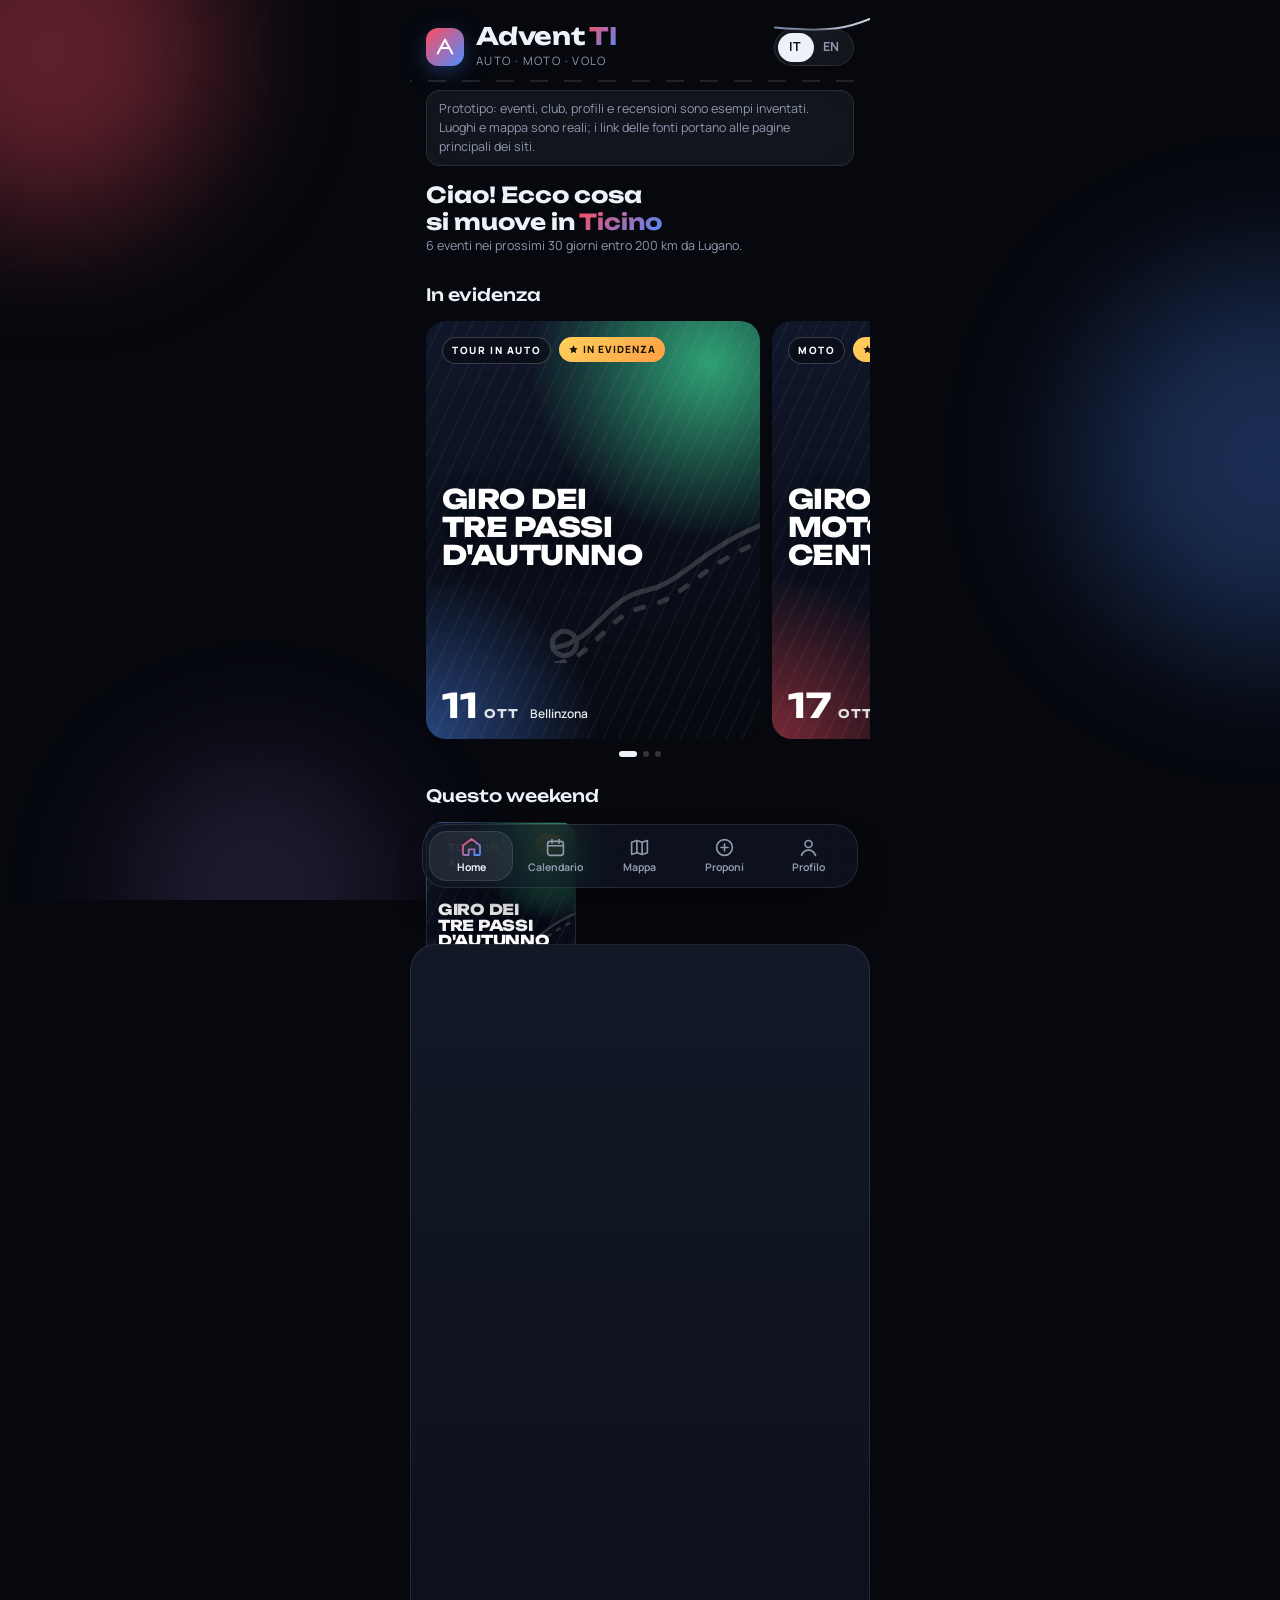
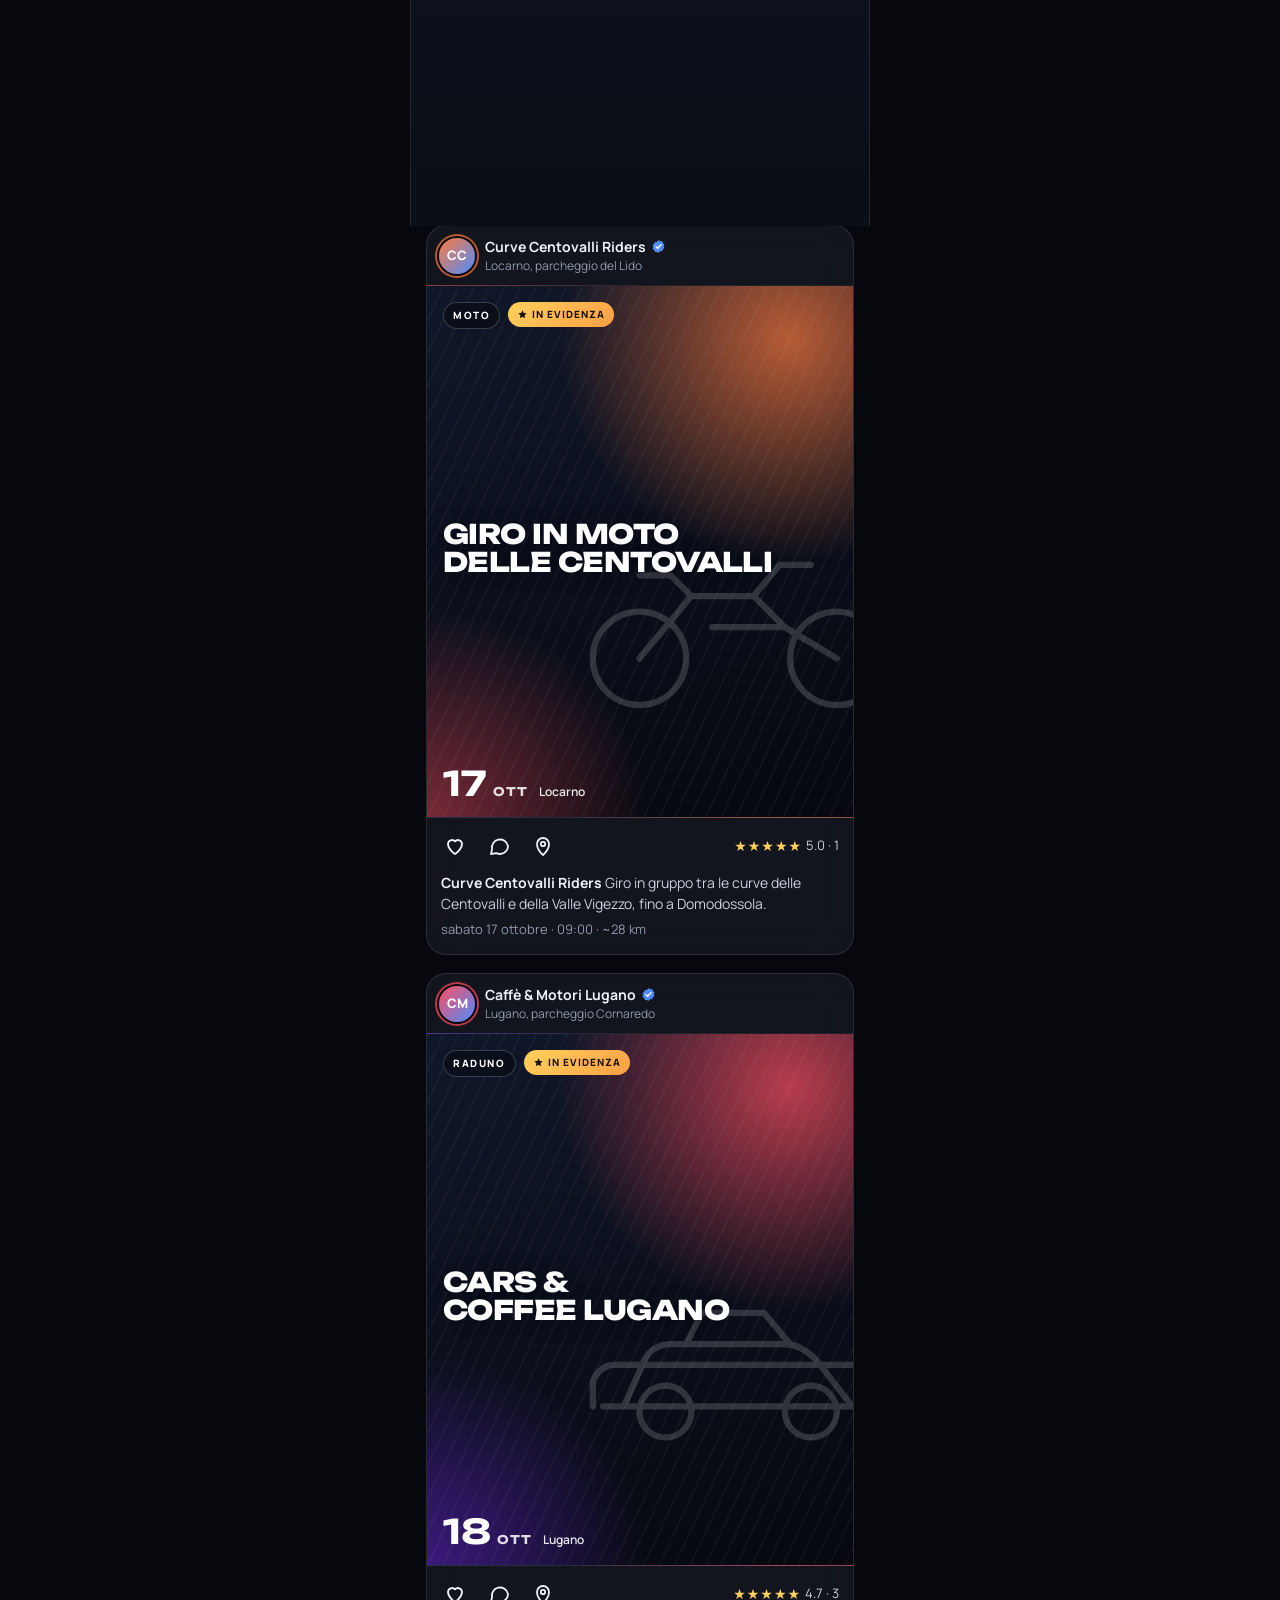
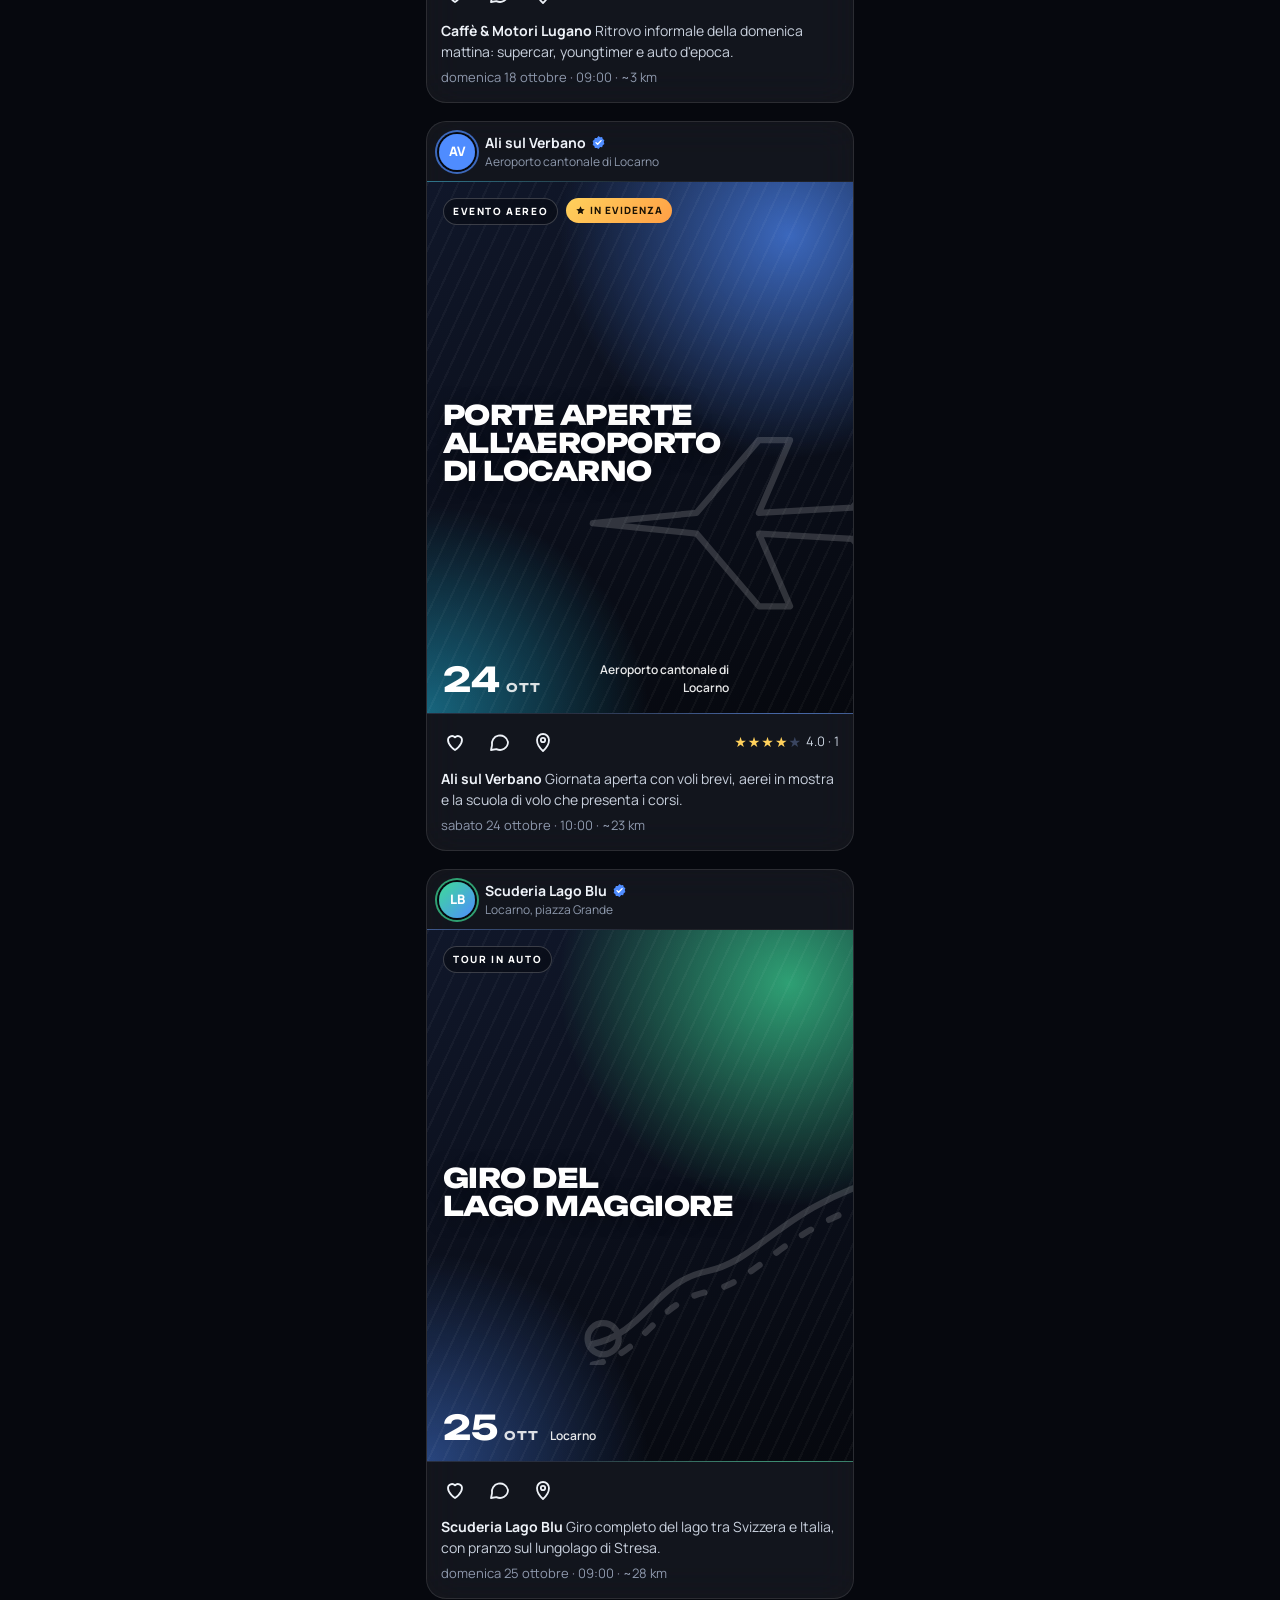
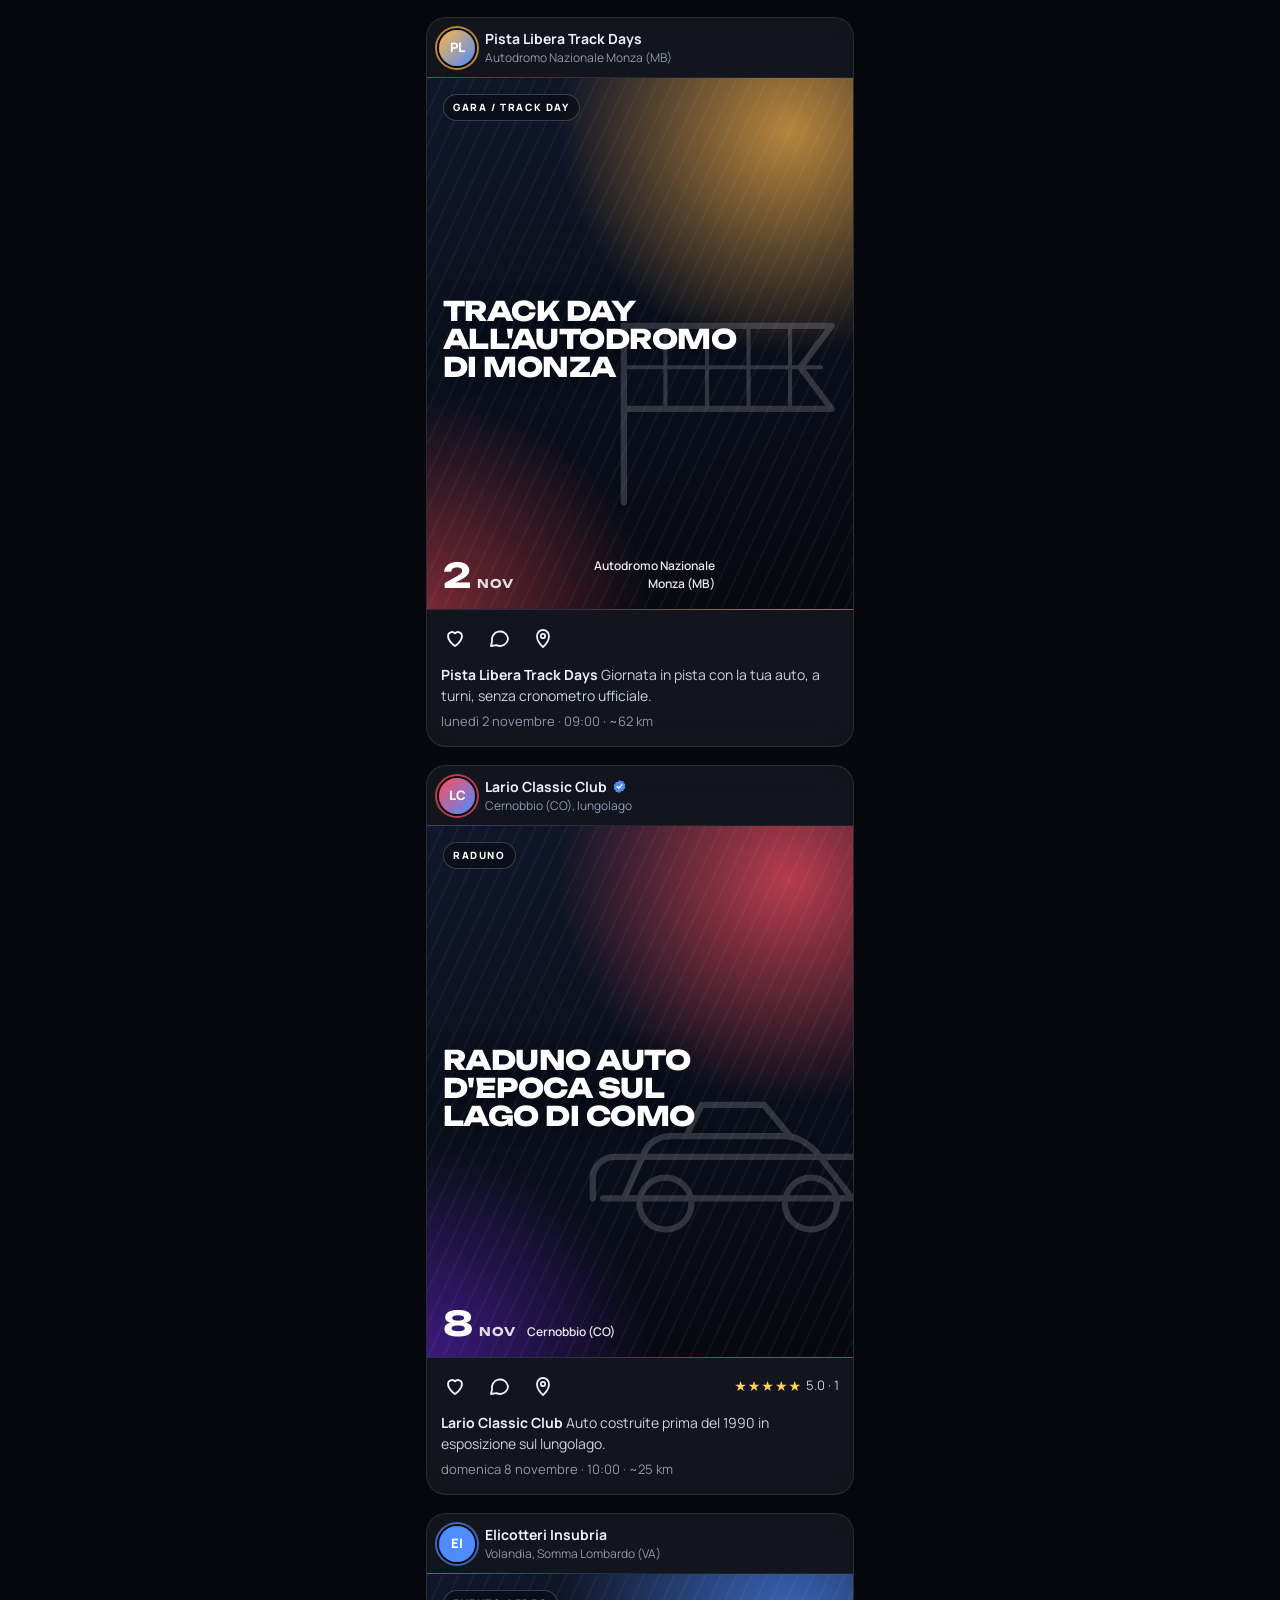
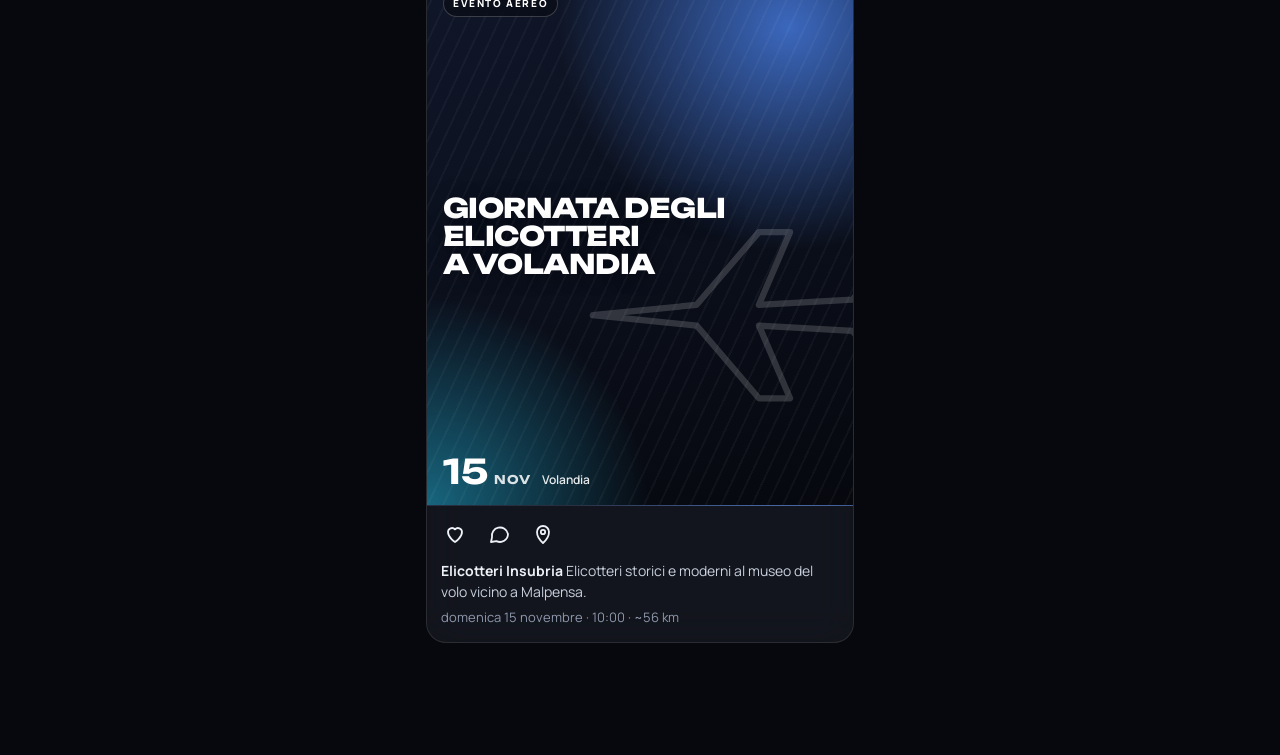
==== commit 31e244d5: "Advent TI: pulsante Portami lì con Google Maps dalla posizione dell'utente Co-Authored-By: Claude Op" ====
--- a/app-eventi/index.html
+++ b/app-eventi/index.html
@@ -306,6 +306,7 @@
 .btn.ok{background:var(--ok);color:#04150D;box-shadow:none}
 .btn.small{padding:8px 13px;font-size:13.5px;border-radius:12px}
 .btn.block{width:100%}
+.btn.gnav{background:linear-gradient(135deg,#1A73E8,#34A853);box-shadow:0 8px 24px -10px rgba(26,115,232,.7)}
 .btn svg{width:17px;height:17px;flex:none}
 .heart svg{fill:none;stroke:currentColor;stroke-width:2}
 .heart.on svg{fill:#fff}
@@ -682,9 +683,9 @@
     </ul>
 
     <h3>Mappa</h3>
-    <p>La mappa ha <b>4 stili</b>: Scura (CARTO), Stradale (OpenStreetMap), Topografica con curve di livello (OpenTopoMap) e la carta nazionale <b>swisstopo</b>, gratuita e molto dettagliata in Svizzera. Mostrano strade, edifici, sentieri e rilievo fino al singolo edificio.</p>
+    <p>La mappa ha <b>3 stili</b>, tutti gratuiti e senza chiavi: Stradale (OpenStreetMap), Topografica con curve di livello (OpenTopoMap) e la carta nazionale <b>swisstopo</b>, molto dettagliata in Svizzera. Mostrano strade, edifici, sentieri e rilievo fino al singolo edificio.</p>
     <p><b>Google Maps:</b> le sue immagini non si possono copiare o usare fuori dagli strumenti ufficiali di Google. Nell'app vera si usa <b>react-native-maps</b>, che mostra Google Maps su Android (e su iPhone se vuoi), con chiave gratuita per le app. Ogni evento ha già il pulsante che apre Google Maps per la navigazione.</p>
-    <p class="hint">Licenze: OpenStreetMap e OpenTopoMap chiedono il credito visibile e un uso moderato; CARTO è gratuito fino a 75'000 visualizzazioni al mese per progetti non commerciali, oltre serve un piano; swisstopo è dato aperto e gratuito con credito. Nell'anteprima di Claude le mappe esterne sono bloccate: lì si vede la mappa disegnata con confini e laghi veri.</p>
+    <p class="hint">Licenze: OpenStreetMap e OpenTopoMap chiedono il credito visibile e un uso moderato (per un'app con molti utenti conviene un servizio di mappe dedicato, anche gratuito come OpenFreeMap); swisstopo è dato aperto e gratuito con credito. Nell'anteprima di Claude le mappe esterne sono bloccate: lì si vede la mappa disegnata con confini e laghi veri.</p>
 
     <h3>Le fonti che hai trovato</h3>
     <div class="tbl-wrap"><table>
@@ -776,6 +777,7 @@
   pin:'<svg viewBox="0 0 24 24" fill="none" stroke="currentColor" stroke-width="2" stroke-linecap="round" stroke-linejoin="round"><path d="M12 21s-6-5.3-6-11a6 6 0 0 1 12 0c0 5.7-6 11-6 11z"/><circle cx="12" cy="10" r="2.2"/></svg>',
   route:'<svg viewBox="0 0 24 24" fill="none" stroke="currentColor" stroke-width="2" stroke-linecap="round" stroke-linejoin="round"><circle cx="6" cy="19" r="2"/><circle cx="18" cy="5" r="2"/><path d="M8 19h7a3.5 3.5 0 0 0 0-7H9a3.5 3.5 0 0 1 0-7h7"/></svg>',
   star:'<svg viewBox="0 0 24 24"><path d="M12 2.8l2.8 5.9 6.4.8-4.7 4.4 1.2 6.3L12 17.1l-5.7 3.1 1.2-6.3L2.8 9.5l6.4-.8z"/></svg>',
+  nav:'<svg viewBox="0 0 24 24" fill="none" stroke="currentColor" stroke-width="2" stroke-linecap="round" stroke-linejoin="round"><path d="M3 11l18-8-8 18-2-8z"/></svg>',
   flag:'<svg viewBox="0 0 24 24"><path d="M5 21V4M5 4h11l-2 4 2 4H5"/></svg>',
   verified:'<svg class="verified" viewBox="0 0 24 24"><path fill="#4F8CFF" d="M12 1.5l2.6 1.9 3.2-.2 1 3.1 2.6 1.9-1 3.1 1 3.1-2.6 1.9-1 3.1-3.2-.2L12 22.5l-2.6-1.9-3.2.2-1-3.1-2.6-1.9 1-3.1-1-3.1 2.6-1.9 1-3.1 3.2.2z"/><path d="M8 12.2l2.6 2.6L16.2 9" fill="none" stroke="#fff" stroke-width="2.2" stroke-linecap="round" stroke-linejoin="round"/></svg>',
   apple:'<svg viewBox="0 0 24 24" fill="currentColor"><path d="M16.4 12.6c0-2.5 2-3.7 2.1-3.8-1.2-1.7-3-1.9-3.6-2-1.5-.2-3 .9-3.8.9-.8 0-2-.9-3.3-.9-1.7 0-3.3 1-4.2 2.6-1.8 3.1-.5 7.7 1.3 10.2.9 1.2 1.9 2.6 3.2 2.6 1.3-.1 1.8-.8 3.3-.8 1.6 0 2 .8 3.3.8 1.4 0 2.3-1.3 3.1-2.5 1-1.4 1.4-2.8 1.4-2.9-.1 0-2.8-1.1-2.8-4.2zM13.9 5.2c.7-.8 1.2-2 1-3.2-1 .1-2.2.7-3 1.5-.6.7-1.2 1.9-1.1 3.1 1.2.1 2.4-.6 3.1-1.4z"/></svg>',
@@ -867,8 +869,9 @@
   approve:"Approva", reject:"Scarta", approved:"Approvato e pubblicato", rejected:"Scartato",
   queueEmpty:"Niente da verificare. Il robot controllerà di nuovo le fonti domattina alle 06:00.",
   conf:"affidabilità", missing:"Da controllare", preview:"Anteprima",
-  stDark:"Scura", stStreet:"Stradale", stTopo:"Topografica", stSwiss:"swisstopo",
-  mapBlocked:"Qui nell'anteprima di Claude le mappe esterne sono bloccate, quindi vedi la mappa disegnata. Apri il prototipo dal link GitHub Pages per vedere strade, edifici e rilievo nei 4 stili.",
+  navGo:"Portami lì con Google Maps", navShort:"Portami lì", navGoHint:"Apre Google Maps con il percorso dalla tua posizione al punto di ritrovo.",
+  styleFallback:"Questo stile non si carica: torno alla mappa Stradale", stStreet:"Stradale", stTopo:"Topografica", stSwiss:"swisstopo",
+  mapBlocked:"Qui nell'anteprima di Claude le mappe esterne sono bloccate, quindi vedi la mappa disegnata. Apri il prototipo dal link GitHub Pages per vedere strade, edifici e rilievo nei 3 stili.",
   report:"Segnala", reported:"Segnalato", reportEvent:"Segnala un problema con questo evento",
   repTitleReview:"Segnala la recensione", repTitleEvent:"Segnala l'evento", repWhy:"Perché la segnali?",
   repNote:"Aggiungi dettagli (obbligatorio per \"Altro\")", repSend:"Invia segnalazione", repInfo:"Chi ha scritto il contenuto non saprà chi l'ha segnalato. Un amministratore la controlla e decide se rimuoverlo.",
@@ -945,8 +948,9 @@
   approve:"Approve", reject:"Discard", approved:"Approved and published", rejected:"Discarded",
   queueEmpty:"Nothing to review. The robot will check the sources again tomorrow at 06:00.",
   conf:"confidence", missing:"To check", preview:"Preview",
-  stDark:"Dark", stStreet:"Streets", stTopo:"Topographic", stSwiss:"swisstopo",
-  mapBlocked:"External maps are blocked in Claude's preview, so you see the drawn map. Open the prototype from the GitHub Pages link to see streets, buildings and terrain in all 4 styles.",
+  navGo:"Take me there with Google Maps", navShort:"Take me there", navGoHint:"Opens Google Maps with directions from where you are to the meeting point.",
+  styleFallback:"This style won't load: switching back to Streets", stStreet:"Streets", stTopo:"Topographic", stSwiss:"swisstopo",
+  mapBlocked:"External maps are blocked in Claude's preview, so you see the drawn map. Open the prototype from the GitHub Pages link to see streets, buildings and terrain in all 3 styles.",
   report:"Report", reported:"Reported", reportEvent:"Report a problem with this event",
   repTitleReview:"Report review", repTitleEvent:"Report event", repWhy:"Why are you reporting it?",
   repNote:"Add details (required for \"Other\")", repSend:"Send report", repInfo:"The author won't know who reported it. An admin checks it and decides whether to remove it.",
@@ -1137,7 +1141,7 @@
 // ---- Stato ----
 const S={lang:"it",view:"home",cats:new Set(Object.keys(CATS)),radius:200,month:new Date(2026,9,1),day:null,
   live:SEED.map(e=>({...e})),pending:PENDING_SEED.map(e=>({...e})),reviews:REVIEWS_SEED.map(r=>({...r})),orgs:JSON.parse(JSON.stringify(ORGS)),
-  reports:REPORTS_SEED.map(r=>({...r})),adminTab:"events",mapStyle:"dark",mapMode:null,saved:new Set(),user:null,srcRows:[{type:"web",url:""}],poster:null,sheetStack:[],vb:null,mapSel:null};
+  reports:REPORTS_SEED.map(r=>({...r})),adminTab:"events",mapStyle:"street",mapMode:null,saved:new Set(),user:null,srcRows:[{type:"web",url:""}],poster:null,sheetStack:[],vb:null,mapSel:null};
 
 const store={
   get(k){try{return JSON.parse(localStorage.getItem("adventti-"+k));}catch(e){return null;}},
@@ -1156,7 +1160,7 @@
     if(x.user) S.user=x.user;
     if(Array.isArray(x.reports)) S.reports=x.reports;
     if(Array.isArray(x.removed)) S.live=S.live.filter(e=>!x.removed.includes(e.id));
-    if(x.mapStyle) S.mapStyle=x.mapStyle;
+    if(x.mapStyle&&["street","topo","swiss"].includes(x.mapStyle)) S.mapStyle=x.mapStyle;
   }
   const sv=store.get("saved"); if(Array.isArray(sv)) S.saved=new Set(sv);
 })();
@@ -1319,12 +1323,11 @@
 // Mappa a tasselli: Leaflet + 4 stili. Se i tasselli non arrivano (es. anteprima di Claude) si passa alla mappa disegnata.
 const LF=()=>window.L; // "L" è già usato per le traduzioni
 const TILES={
-  dark:{url:"https://{s}.basemaps.cartocdn.com/dark_all/{z}/{x}/{y}{r}.png",sub:"abcd",max:20,attr:'&copy; <a href="https://www.openstreetmap.org/copyright">OpenStreetMap</a> &copy; <a href="https://carto.com/attributions">CARTO</a>'},
   street:{url:"https://tile.openstreetmap.org/{z}/{x}/{y}.png",max:19,attr:'&copy; <a href="https://www.openstreetmap.org/copyright">OpenStreetMap</a>'},
   topo:{url:"https://{s}.tile.opentopomap.org/{z}/{x}/{y}.png",sub:"abc",max:17,attr:'&copy; <a href="https://www.openstreetmap.org/copyright">OpenStreetMap</a>, SRTM &copy; <a href="https://opentopomap.org">OpenTopoMap</a> (CC-BY-SA)'},
   swiss:{url:"https://wmts.geo.admin.ch/1.0.0/ch.swisstopo.pixelkarte-farbe/default/current/3857/{z}/{x}/{y}.jpeg",max:18,attr:'&copy; <a href="https://www.swisstopo.admin.ch">swisstopo</a>'}
 };
-const STYLE_KEYS=[["dark","stDark","#1B2333"],["street","stStreet","#F2EFE9"],["topo","stTopo","#CFE3B4"],["swiss","stSwiss","#E8E2CF"]];
+const STYLE_KEYS=[["street","stStreet","#F2EFE9"],["topo","stTopo","#CFE3B4"],["swiss","stSwiss","#E8E2CF"]];
 let LMAP=null,LLAYER=null,LMK=null,tileOk=false,tileErr=0,tileTimer=null;
 function loadLeaflet(){
   return new Promise((res,rej)=>{
@@ -1357,13 +1360,21 @@
   S.mapMode="tiles"; setTileLayer(); renderMarkers(); afterMapReady();
 }
 function setTileLayer(){
-  const c=TILES[S.mapStyle]||TILES.dark;
+  if(!TILES[S.mapStyle]) S.mapStyle="street";
+  const c=TILES[S.mapStyle]; tileOk=false; tileErr=0;
   if(LLAYER) LMAP.removeLayer(LLAYER);
   LLAYER=LF().tileLayer(c.url,{subdomains:c.sub||"abc",maxZoom:18,maxNativeZoom:c.max,attribution:c.attr});
   LLAYER.on("tileload",()=>{tileOk=true;});
-  LLAYER.on("tileerror",()=>{tileErr++; if(!tileOk&&tileErr>=6) useSvg();});
+  LLAYER.on("tileerror",()=>{tileErr++; if(!tileOk&&tileErr>=6) styleFailed();});
   LLAYER.addTo(LMAP);
-  clearTimeout(tileTimer); if(!tileOk) tileTimer=setTimeout(()=>{if(!tileOk) useSvg();},9000);
+  clearTimeout(tileTimer); tileTimer=setTimeout(()=>{if(!tileOk) styleFailed();},12000);
+}
+// Se uno stile non carica si torna a "Stradale"; solo se anche quello fallisce si usa la mappa disegnata
+function styleFailed(){
+  clearTimeout(tileTimer);
+  if(S.mapMode!=="tiles") return;
+  if(S.mapStyle!=="street"){ S.mapStyle="street"; renderMapStyles(); setTileLayer(); toast(t("styleFallback")); }
+  else useSvg();
 }
 function useSvg(){
   if(S.mapMode==="svg") return;
@@ -1467,7 +1478,7 @@
   const e=S.live.find(x=>x.id===id); if(!e) return;
   card.innerHTML=`${posterHTML(e,{sm:true})}<div><span class="tag c-${e.cat}">${esc(L(CATS[e.cat].one))}</span><p class="ev-title">${esc(L(e.title))}</p>
     <div class="meta"><span>${esc(parseD(e.date).toLocaleDateString(locale(),{day:"numeric",month:"short"}))}${e.time?" · "+esc(e.time):""}</span><span>~${dist(e)} km</span></div>
-    <button class="btn small" data-ev="${esc(e.id)}" style="margin-top:8px">${esc(t("open"))}</button></div>`;
+    <div style="display:flex;gap:6px;margin-top:8px;flex-wrap:wrap"><button class="btn small" data-ev="${esc(e.id)}">${esc(t("open"))}</button><a class="btn ghost small" href="${gmapsFromHere(e)}" target="_blank" rel="noopener">${ICONS.nav}${esc(t("navShort"))}</a></div></div>`;
   card.classList.remove("show"); void card.offsetWidth; card.classList.add("show");
 }
 function mapTo(id){
@@ -1477,6 +1488,8 @@
 }
 
 // ---- Dettaglio evento ----
+// Google Maps URLs (gratis, senza chiave): senza "origin" il percorso parte dalla posizione attuale del telefono
+const gmapsFromHere=e=>`https://www.google.com/maps/dir/?api=1&destination=${e.lat},${e.lng}&travelmode=driving`;
 function mapsDir(route){const p=route.map(r=>r[0]),enc=encodeURIComponent;let u=`https://www.google.com/maps/dir/?api=1&origin=${enc(p[0])}&destination=${enc(p[p.length-1])}&travelmode=driving`;if(p.length>2) u+=`&waypoints=${p.slice(1,-1).map(enc).join("%7C")}`;return u;}
 function sourceItem(s){
   const sub=s.type==="web"?s.url.replace(/^https?:\/\//,""):`${t("socialFrom")} ${T[S.lang].stype[s.type]}`;
@@ -1544,6 +1557,8 @@
       <button class="btn heart${saved?" on":""}" data-like="${esc(e.id)}">${ICONS.heart}<span>${esc(saved?t("saved"):t("save"))}</span></button>
       <button class="btn ghost" data-mapto="${esc(e.id)}">${ICONS.pin}${esc(t("openPlace"))}</button>
     </div>
+    <a class="btn block gnav" href="${gmapsFromHere(e)}" target="_blank" rel="noopener" style="margin-top:10px">${ICONS.nav}${esc(t("navGo"))}</a>
+    <p class="hint" style="margin:6px 2px 0">${esc(t("navGoHint"))}</p>
     ${canManage(e)&&S.live.includes(e)?promoBlock(e):""}
     ${e.notice?`<div class="notice">${esc(L(e.notice))}</div>`:""}
     ${L(e.what)?.length?`<section class="sec"><h3>${esc(t("what"))}</h3><ul>${L(e.what).map(w=>`<li>${esc(w)}</li>`).join("")}</ul></section>`:""}
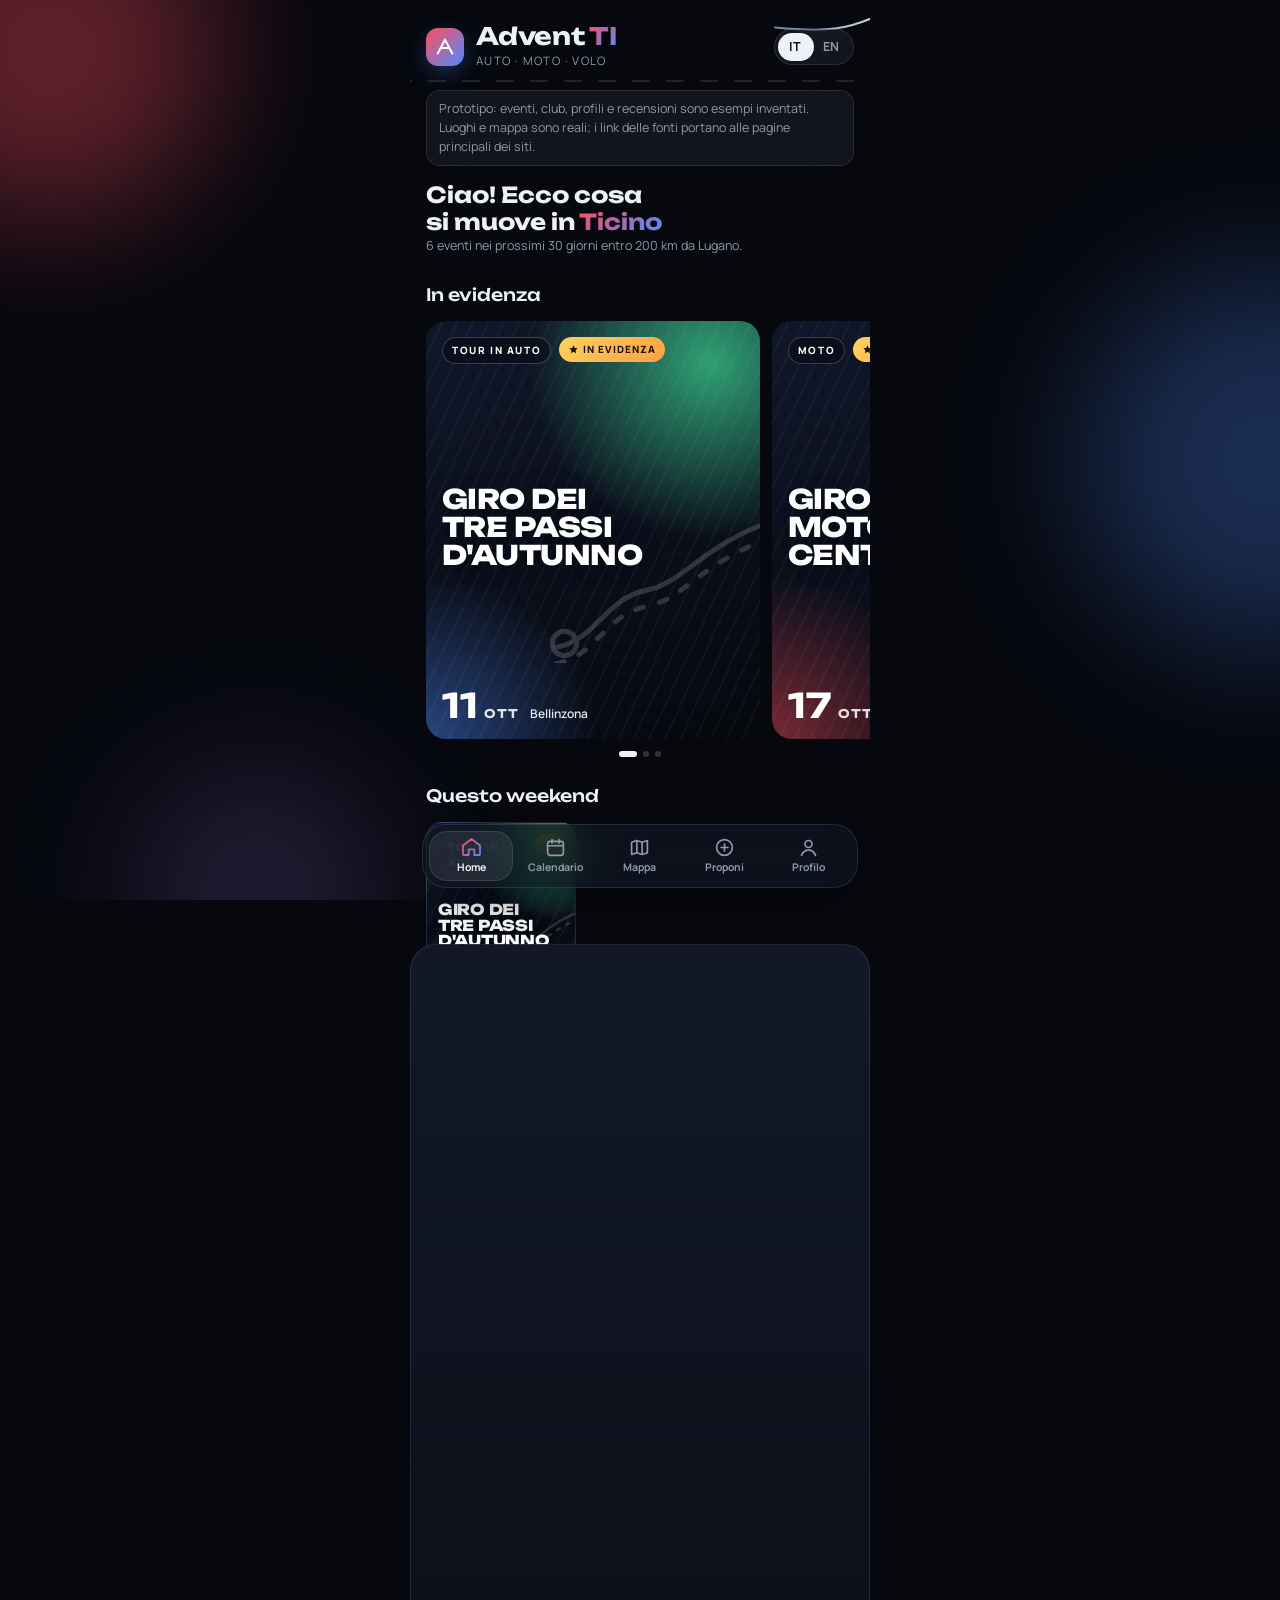
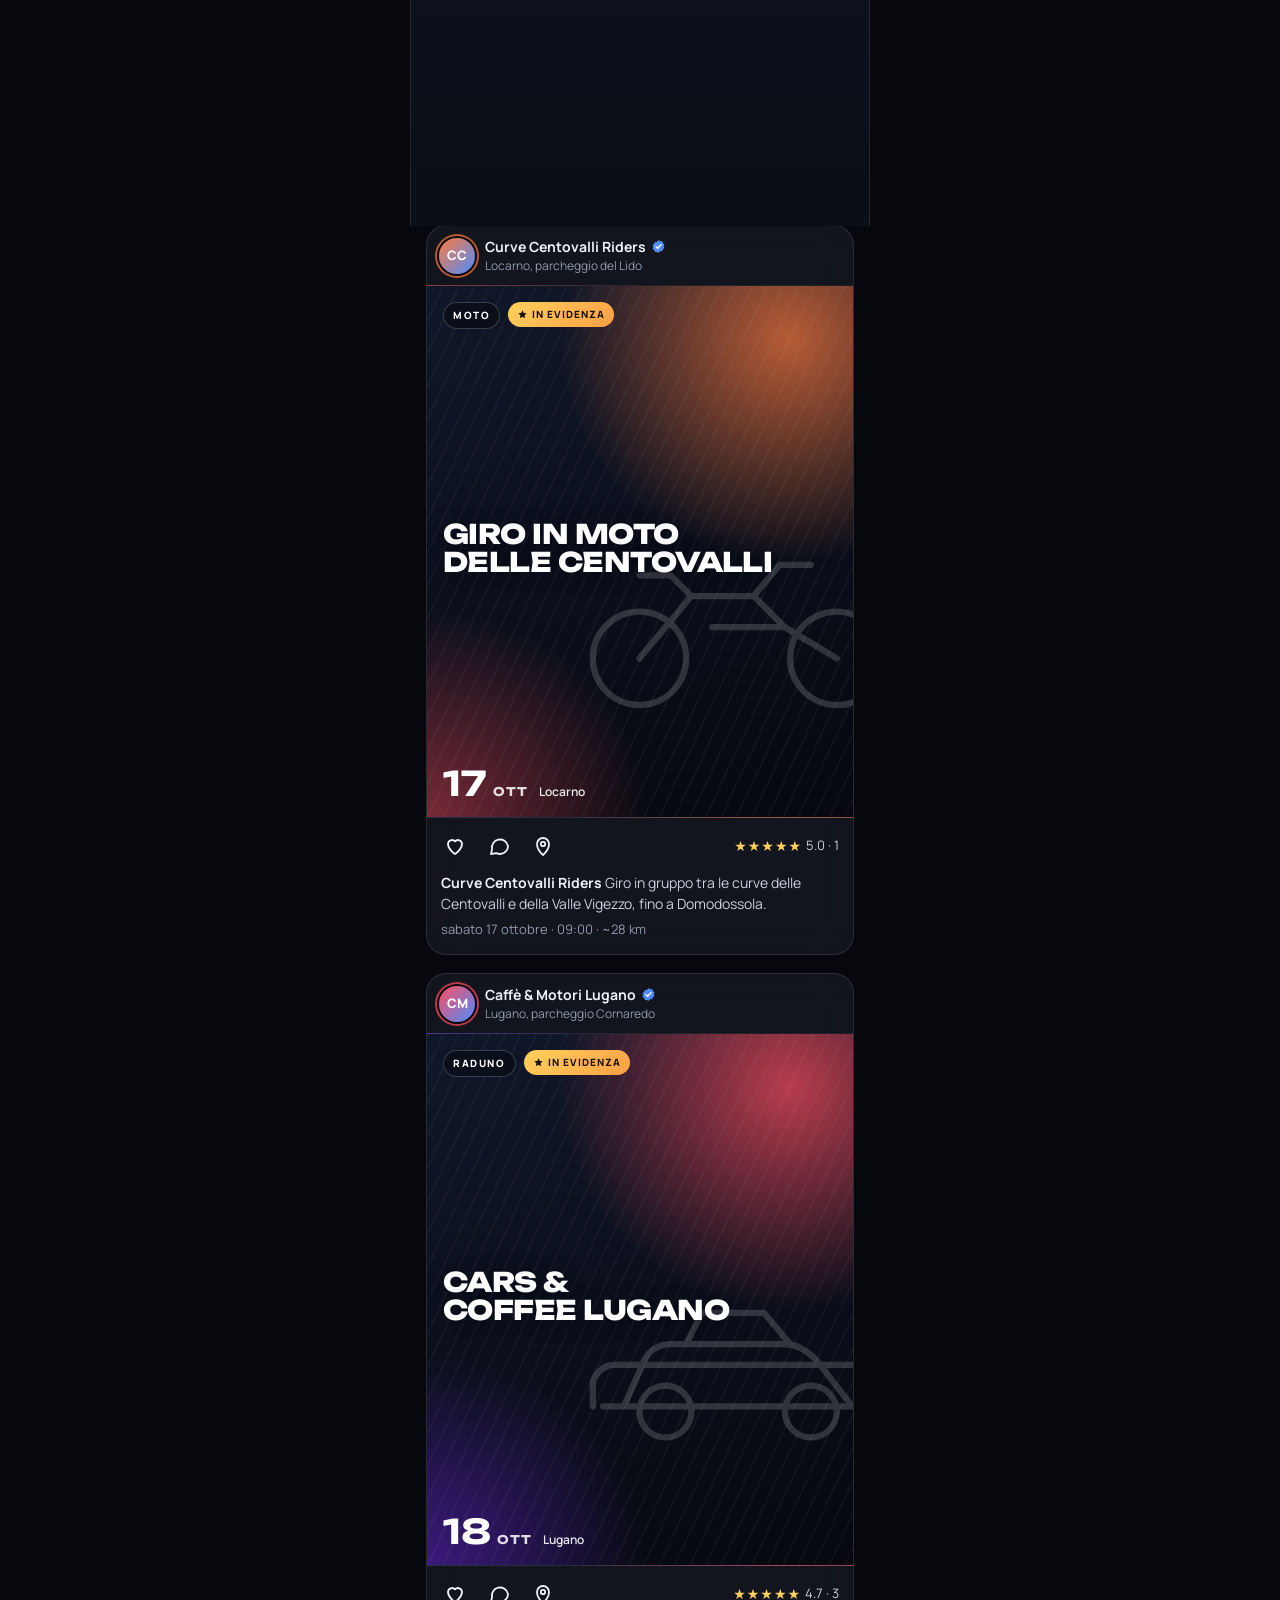
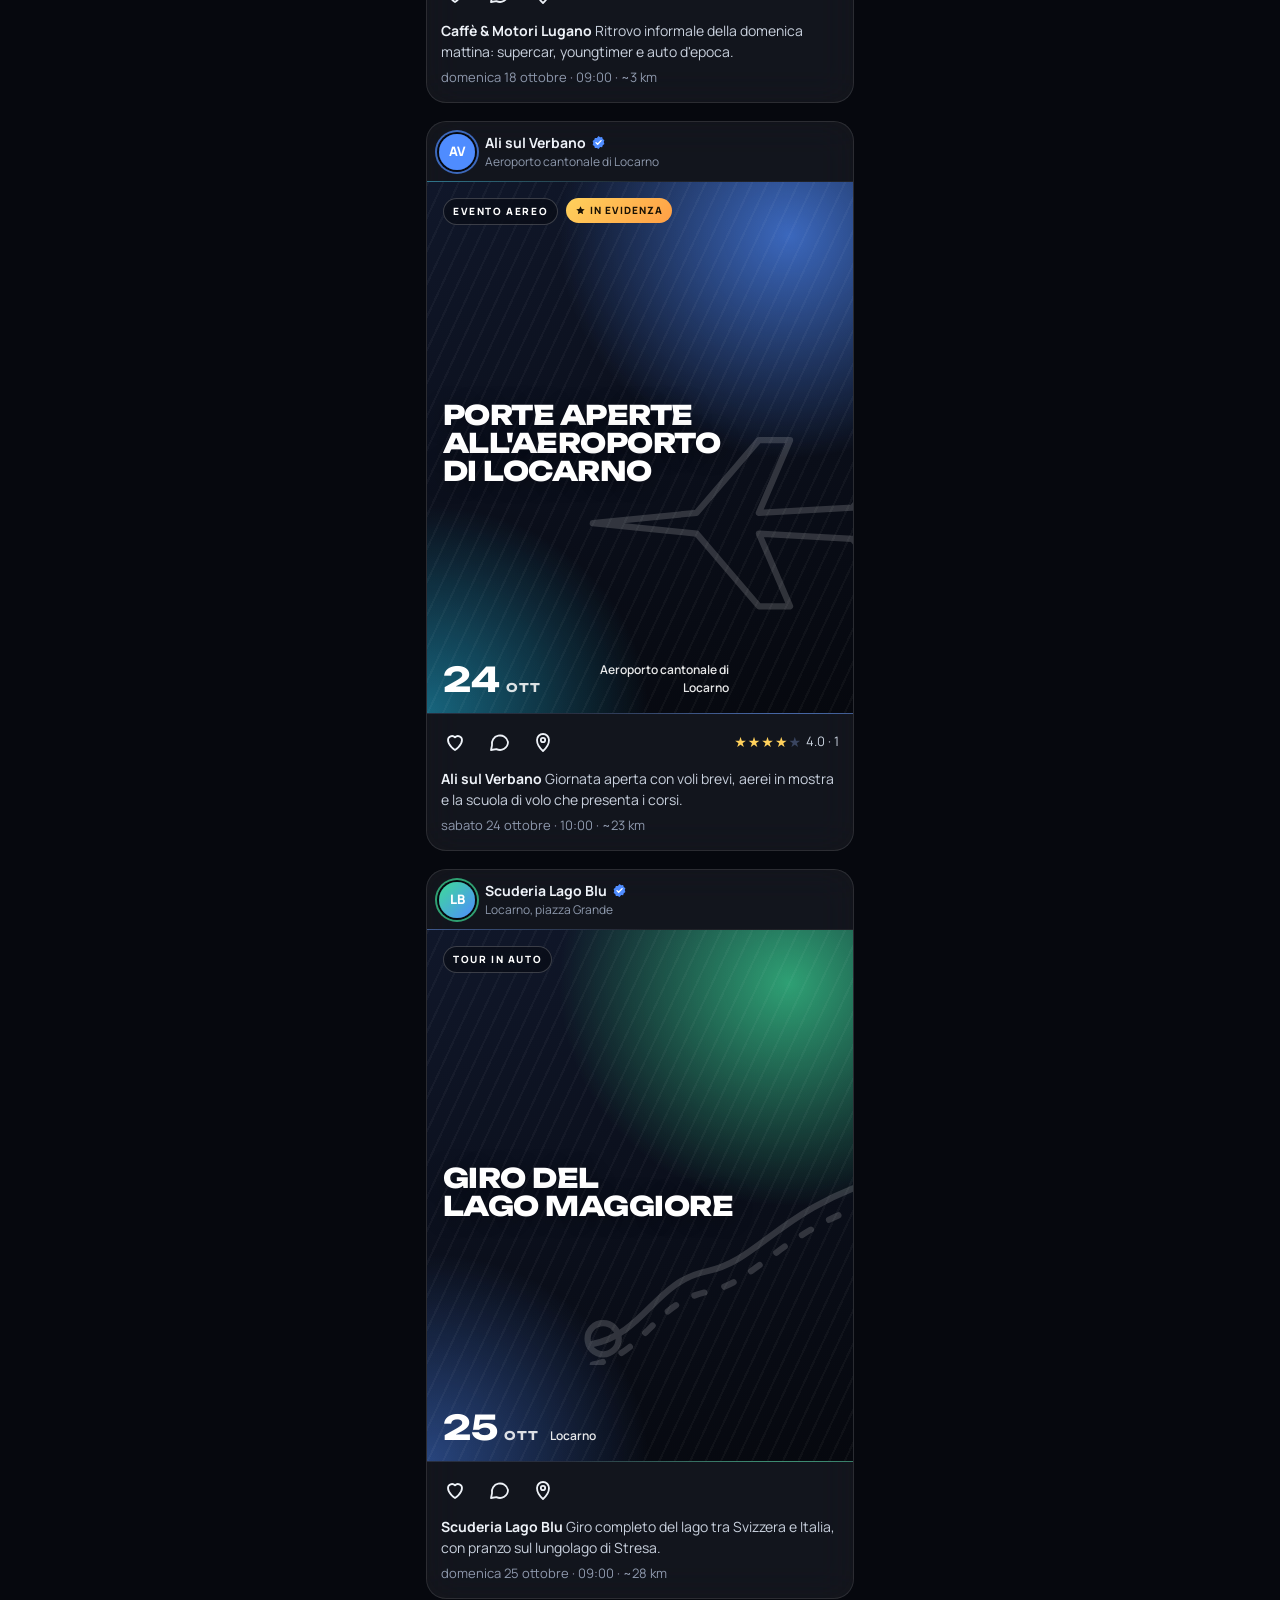
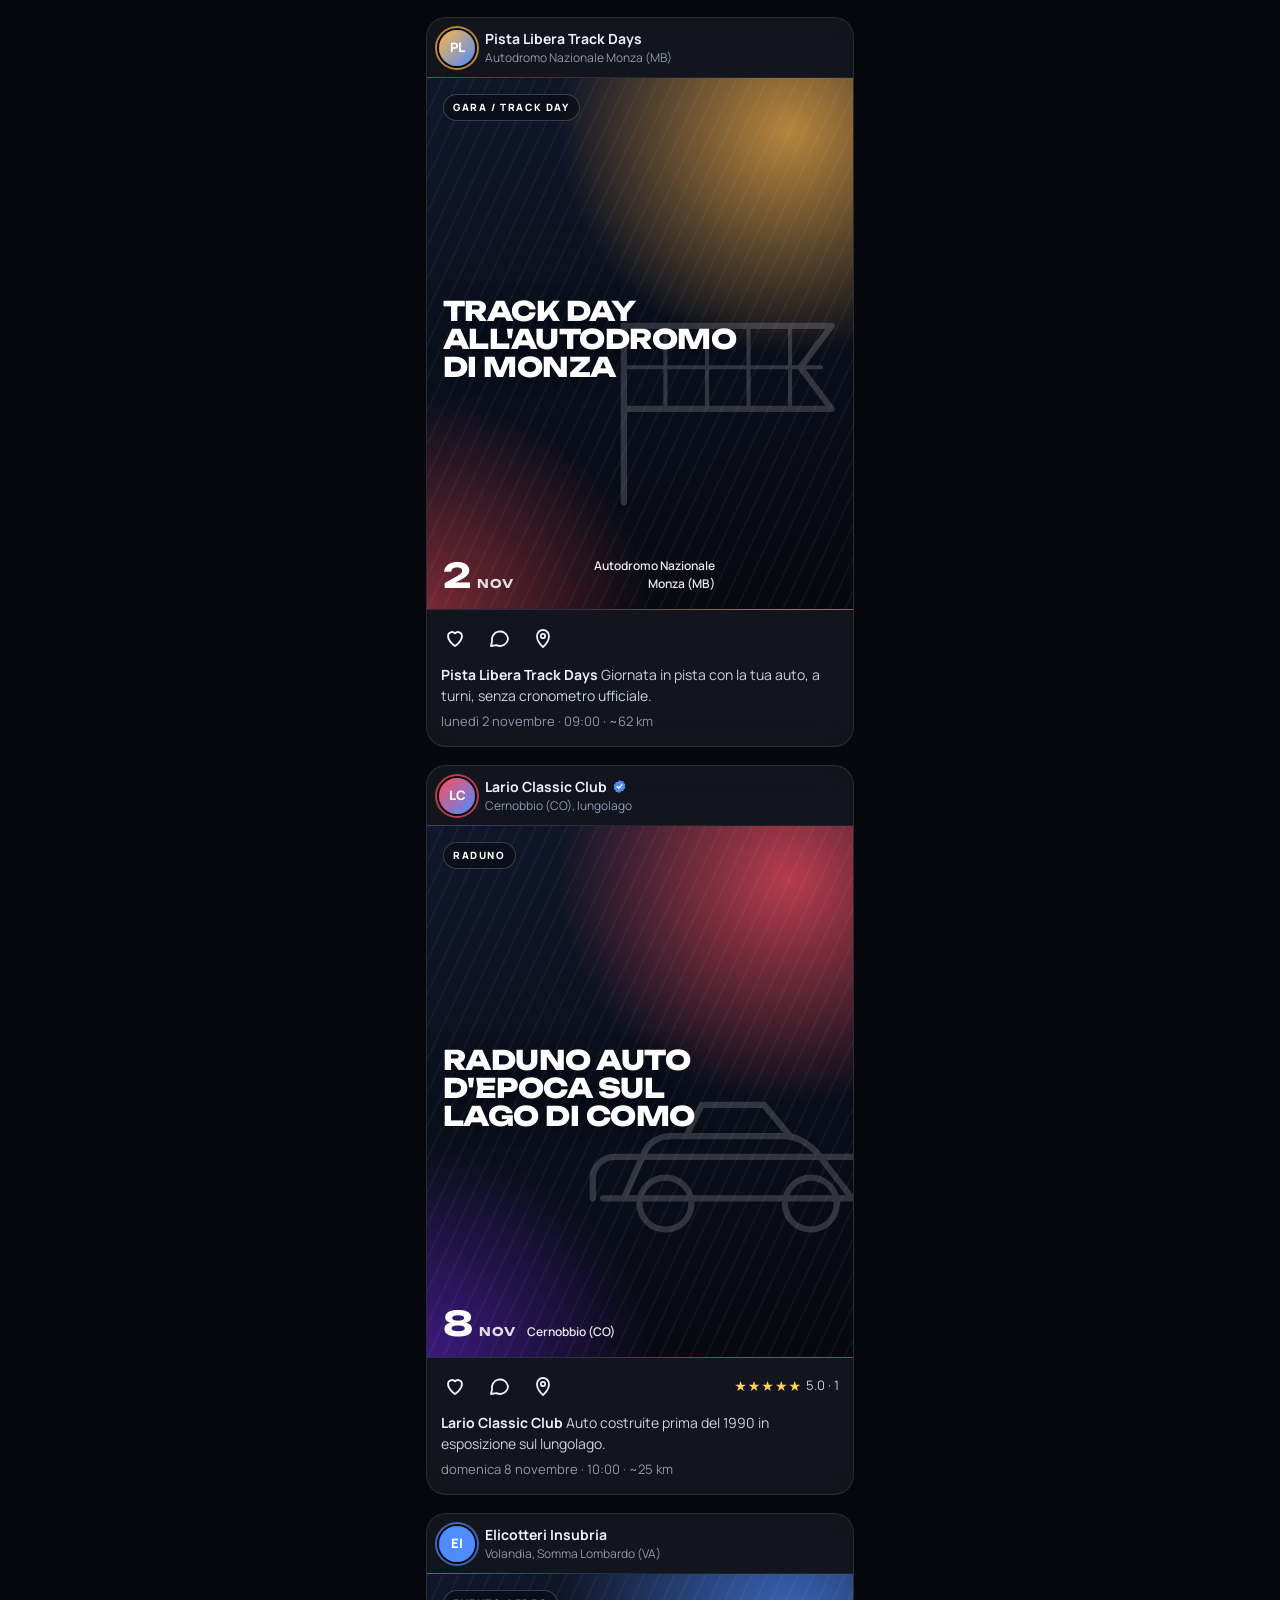
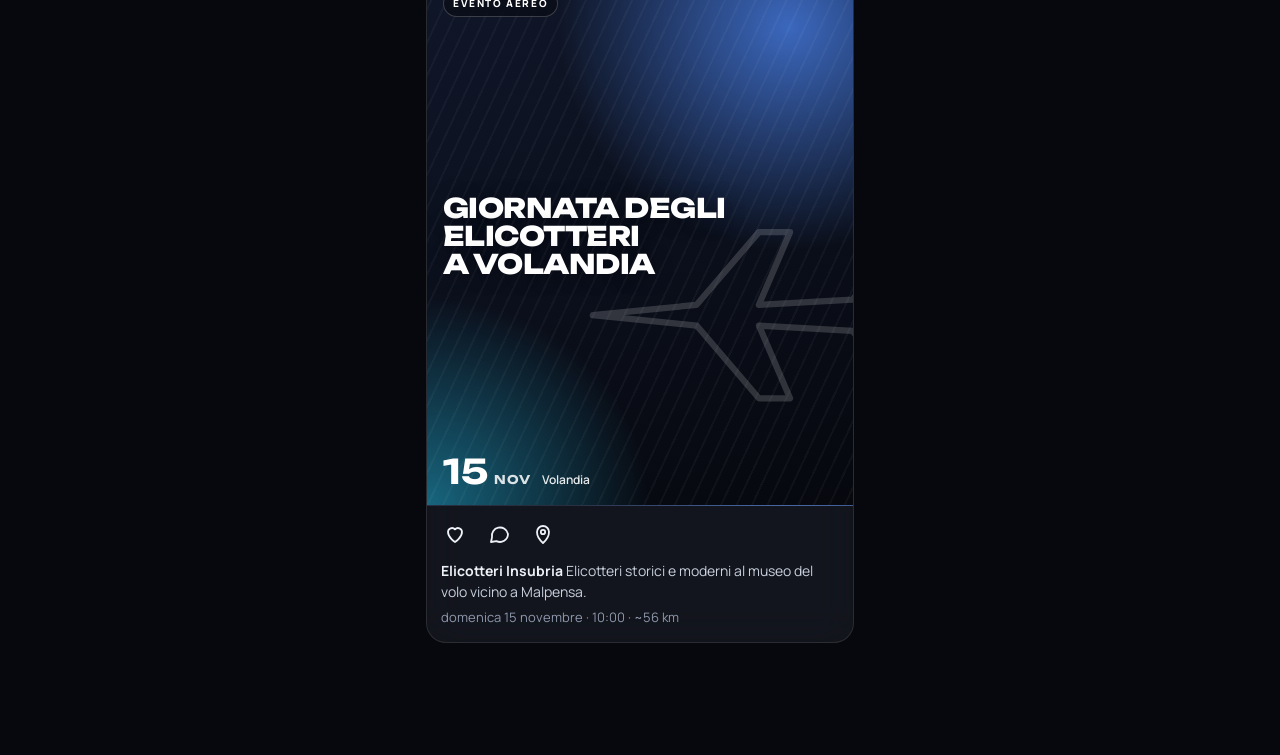
==== commit 122a9492: "Advent TI: Portami lì con scelta dell'app di navigazione (Apple Maps, Google Maps, Waze, app install" ====
--- a/app-eventi/index.html
+++ b/app-eventi/index.html
@@ -307,6 +307,8 @@
 .btn.small{padding:8px 13px;font-size:13.5px;border-radius:12px}
 .btn.block{width:100%}
 .btn.gnav{background:linear-gradient(135deg,#1A73E8,#34A853);box-shadow:0 8px 24px -10px rgba(26,115,232,.7)}
+.reason.navapp{align-items:center;color:var(--ink)}
+.reason.navapp:hover{border-color:var(--stroke-2)}
 .btn svg{width:17px;height:17px;flex:none}
 .heart svg{fill:none;stroke:currentColor;stroke-width:2}
 .heart.on svg{fill:#fff}
@@ -869,7 +871,10 @@
   approve:"Approva", reject:"Scarta", approved:"Approvato e pubblicato", rejected:"Scartato",
   queueEmpty:"Niente da verificare. Il robot controllerà di nuovo le fonti domattina alle 06:00.",
   conf:"affidabilità", missing:"Da controllare", preview:"Anteprima",
-  navGo:"Portami lì con Google Maps", navShort:"Portami lì", navGoHint:"Apre Google Maps con il percorso dalla tua posizione al punto di ritrovo.",
+  navGo:"Portami lì", navShort:"Portami lì", navGoHint:"Scegli l'app di navigazione: il percorso parte dalla tua posizione e arriva al punto di ritrovo.",
+  navTitle:"Con quale app vuoi andarci?", navOther:"Scegli l'app sul telefono",
+  navSubApple:"Già presente su ogni iPhone", navSubGoogle:"Percorso dettagliato dalla tua posizione", navSubWaze:"Navigazione con traffico in tempo reale", navSubOther:"Mostra le app di mappe installate (Waze, Here, OsmAnd…)",
+  navNote:"Se un'app non è installata si apre il suo sito. Le coordinate del ritrovo, da copiare se ti servono:",
   styleFallback:"Questo stile non si carica: torno alla mappa Stradale", stStreet:"Stradale", stTopo:"Topografica", stSwiss:"swisstopo",
   mapBlocked:"Qui nell'anteprima di Claude le mappe esterne sono bloccate, quindi vedi la mappa disegnata. Apri il prototipo dal link GitHub Pages per vedere strade, edifici e rilievo nei 3 stili.",
   report:"Segnala", reported:"Segnalato", reportEvent:"Segnala un problema con questo evento",
@@ -948,7 +953,10 @@
   approve:"Approve", reject:"Discard", approved:"Approved and published", rejected:"Discarded",
   queueEmpty:"Nothing to review. The robot will check the sources again tomorrow at 06:00.",
   conf:"confidence", missing:"To check", preview:"Preview",
-  navGo:"Take me there with Google Maps", navShort:"Take me there", navGoHint:"Opens Google Maps with directions from where you are to the meeting point.",
+  navGo:"Take me there", navShort:"Take me there", navGoHint:"Pick your navigation app: directions start where you are and end at the meeting point.",
+  navTitle:"Which app do you want to use?", navOther:"Choose an app on this phone",
+  navSubApple:"Built into every iPhone", navSubGoogle:"Detailed directions from where you are", navSubWaze:"Navigation with live traffic", navSubOther:"Shows the map apps you have installed (Waze, Here, OsmAnd…)",
+  navNote:"If an app isn't installed, its website opens. Meeting point coordinates, to copy if you need them:",
   styleFallback:"This style won't load: switching back to Streets", stStreet:"Streets", stTopo:"Topographic", stSwiss:"swisstopo",
   mapBlocked:"External maps are blocked in Claude's preview, so you see the drawn map. Open the prototype from the GitHub Pages link to see streets, buildings and terrain in all 3 styles.",
   report:"Report", reported:"Reported", reportEvent:"Report a problem with this event",
@@ -1478,7 +1486,7 @@
   const e=S.live.find(x=>x.id===id); if(!e) return;
   card.innerHTML=`${posterHTML(e,{sm:true})}<div><span class="tag c-${e.cat}">${esc(L(CATS[e.cat].one))}</span><p class="ev-title">${esc(L(e.title))}</p>
     <div class="meta"><span>${esc(parseD(e.date).toLocaleDateString(locale(),{day:"numeric",month:"short"}))}${e.time?" · "+esc(e.time):""}</span><span>~${dist(e)} km</span></div>
-    <div style="display:flex;gap:6px;margin-top:8px;flex-wrap:wrap"><button class="btn small" data-ev="${esc(e.id)}">${esc(t("open"))}</button><a class="btn ghost small" href="${gmapsFromHere(e)}" target="_blank" rel="noopener">${ICONS.nav}${esc(t("navShort"))}</a></div></div>`;
+    <div style="display:flex;gap:6px;margin-top:8px;flex-wrap:wrap"><button class="btn small" data-ev="${esc(e.id)}">${esc(t("open"))}</button><button class="btn ghost small" data-navto="${esc(e.id)}">${ICONS.nav}${esc(t("navShort"))}</button></div></div>`;
   card.classList.remove("show"); void card.offsetWidth; card.classList.add("show");
 }
 function mapTo(id){
@@ -1490,6 +1498,32 @@
 // ---- Dettaglio evento ----
 // Google Maps URLs (gratis, senza chiave): senza "origin" il percorso parte dalla posizione attuale del telefono
 const gmapsFromHere=e=>`https://www.google.com/maps/dir/?api=1&destination=${e.lat},${e.lng}&travelmode=driving`;
+// Altre app di navigazione, tutte senza chiave. Senza punto di partenza il percorso parte dalla posizione attuale.
+const UA=navigator.userAgent||"";
+const IS_IOS=/iPhone|iPad|iPod/.test(UA)||(navigator.platform==="MacIntel"&&navigator.maxTouchPoints>1);
+const IS_ANDROID=/Android/i.test(UA);
+function navApps(e){
+  const name=encodeURIComponent(L(e.title));
+  const apps={
+    apple:{label:"Apple Maps",sub:"navSubApple",url:`https://maps.apple.com/?daddr=${e.lat},${e.lng}&dirflg=d`,c:"#9AA4B5"},
+    google:{label:"Google Maps",sub:"navSubGoogle",url:gmapsFromHere(e),c:"#34A853"},
+    waze:{label:"Waze",sub:"navSubWaze",url:`https://waze.com/ul?ll=${e.lat},${e.lng}&navigate=yes`,c:"#33CCFF"},
+    other:{label:t("navOther"),sub:"navSubOther",url:`geo:${e.lat},${e.lng}?q=${e.lat},${e.lng}(${name})`,c:"#B48CFF"}
+  };
+  const order=IS_IOS?["apple","google","waze"]:IS_ANDROID?["other","google","waze"]:["google","apple","waze"];
+  return order.map(k=>apps[k]);
+}
+function navSheet(id){
+  const e=findEv(id); if(!e) return;
+  openSheet({type:"html",html:`<div class="reveal c-${e.cat}">
+    <h2 class="d-title">${esc(t("navTitle"))}</h2>
+    <p class="d-sum">${esc(L(e.title))} · ${esc(L(e.place))}</p>
+    <div class="reasons" style="margin-top:16px">${navApps(e).map(a=>`<a class="reason navapp" href="${esc(a.url)}" ${a.url.startsWith("geo:")?"":'target="_blank" rel="noopener"'} style="text-decoration:none">
+      <span class="s-ico" style="--s:${a.c};flex:none">${ICONS.nav.replace('stroke="currentColor"','stroke="currentColor" style="width:18px;height:18px"')}</span>
+      <div><b>${esc(a.label)}</b><span>${esc(t(a.sub))}</span></div></a>`).join("")}</div>
+    <p class="hint" style="margin-top:12px">${esc(t("navNote"))}</p>
+    <p class="mono" style="margin-top:6px;color:var(--muted);user-select:all">${e.lat}, ${e.lng}</p></div>`});
+}
 function mapsDir(route){const p=route.map(r=>r[0]),enc=encodeURIComponent;let u=`https://www.google.com/maps/dir/?api=1&origin=${enc(p[0])}&destination=${enc(p[p.length-1])}&travelmode=driving`;if(p.length>2) u+=`&waypoints=${p.slice(1,-1).map(enc).join("%7C")}`;return u;}
 function sourceItem(s){
   const sub=s.type==="web"?s.url.replace(/^https?:\/\//,""):`${t("socialFrom")} ${T[S.lang].stype[s.type]}`;
@@ -1557,7 +1591,7 @@
       <button class="btn heart${saved?" on":""}" data-like="${esc(e.id)}">${ICONS.heart}<span>${esc(saved?t("saved"):t("save"))}</span></button>
       <button class="btn ghost" data-mapto="${esc(e.id)}">${ICONS.pin}${esc(t("openPlace"))}</button>
     </div>
-    <a class="btn block gnav" href="${gmapsFromHere(e)}" target="_blank" rel="noopener" style="margin-top:10px">${ICONS.nav}${esc(t("navGo"))}</a>
+    <button class="btn block gnav" data-navto="${esc(e.id)}" style="margin-top:10px">${ICONS.nav}${esc(t("navGo"))}</button>
     <p class="hint" style="margin:6px 2px 0">${esc(t("navGoHint"))}</p>
     ${canManage(e)&&S.live.includes(e)?promoBlock(e):""}
     ${e.notice?`<div class="notice">${esc(L(e.notice))}</div>`:""}
@@ -1886,6 +1920,7 @@
   if(d.view){closeSheet();go(d.view);if(d.view==="admin") renderAdmin();return;}
   if(d.atab){S.adminTab=d.atab;renderAdmin();return;}
   if(d.mstyle){setMapStyle(d.mstyle);return;}
+  if(d.navto){navSheet(d.navto);return;}
   if(d.report){ if(needLogin("report")) return; const [k,id]=d.report.split(":"); reportSheet(k,id); return;}
   if(d.sendreport){const [k,id]=d.sendreport.split(":"); const reason=document.querySelector('input[name="rep-reason"]:checked')?.value; const note=$("rep-note").value.trim();
     if(!reason||(reason==="other"&&!note)){toast(t("repNeed"));bump(b.closest(".reveal"),"shake");return;}
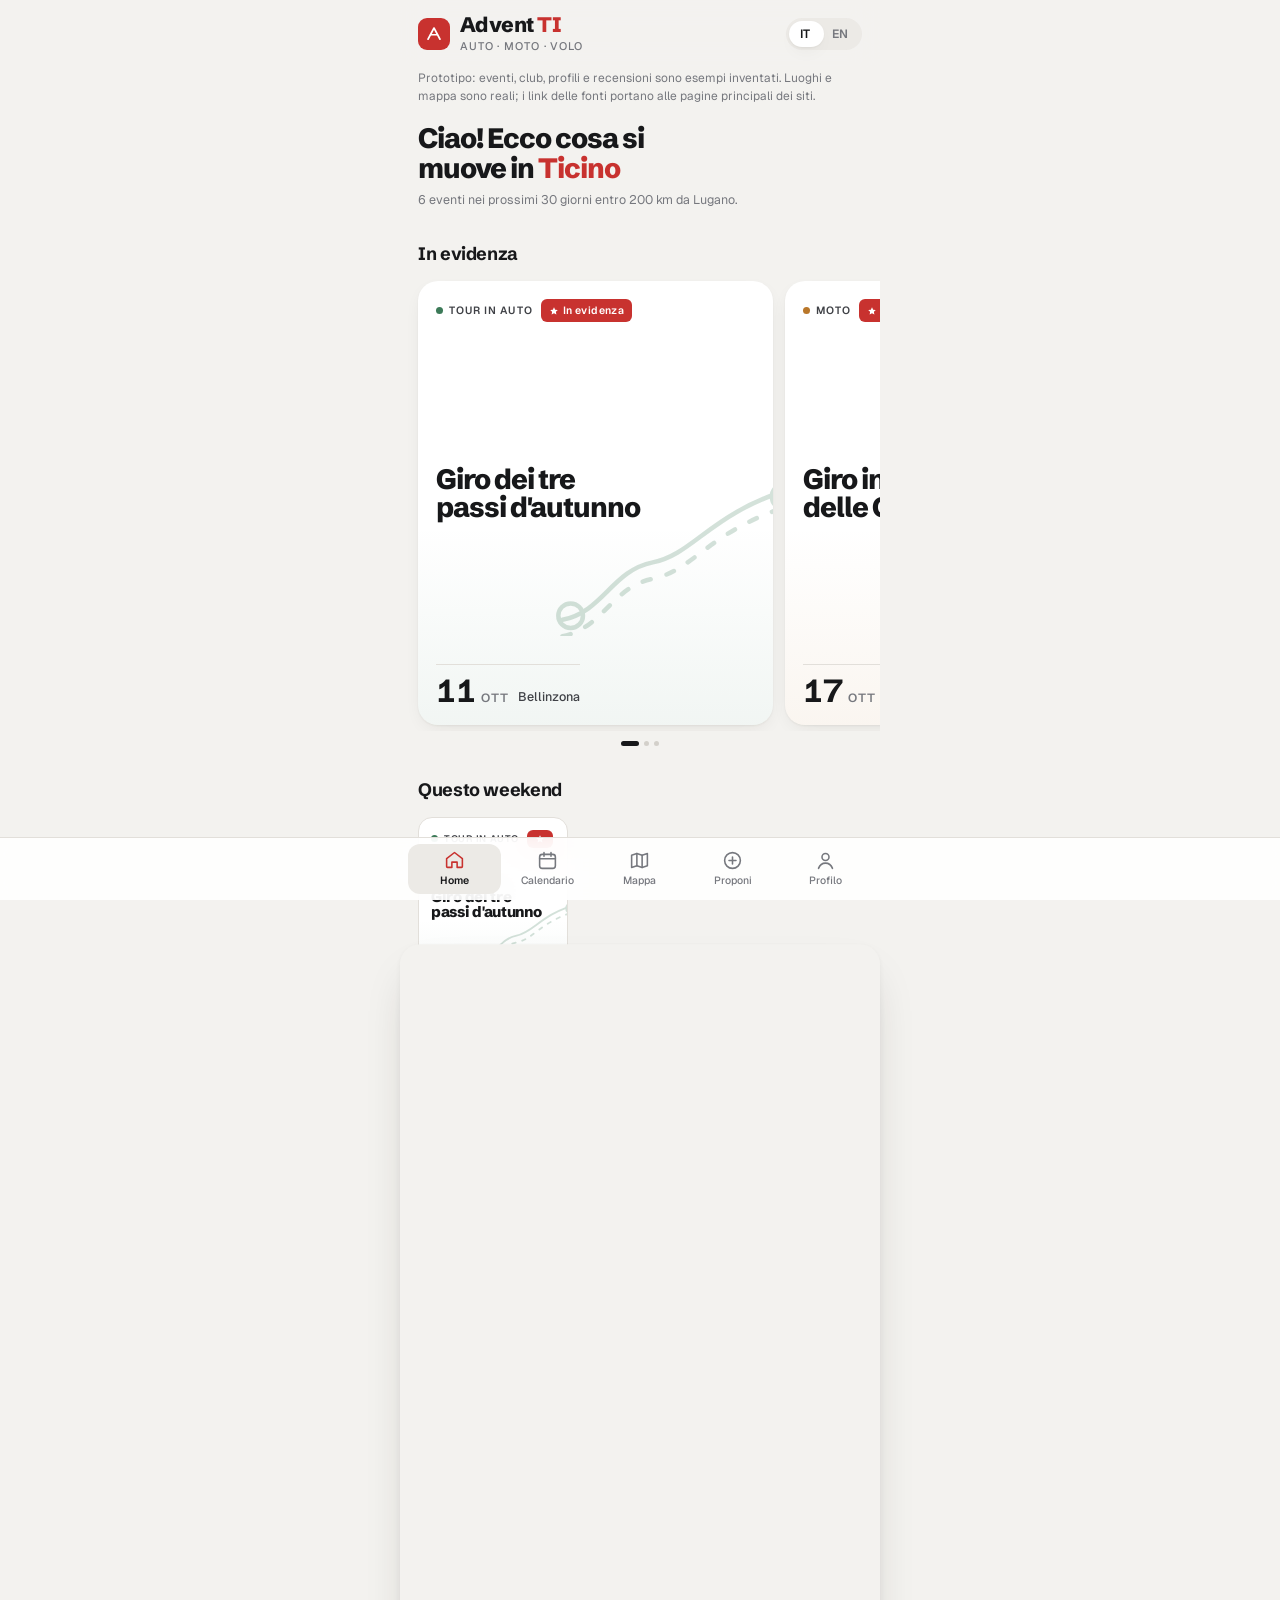
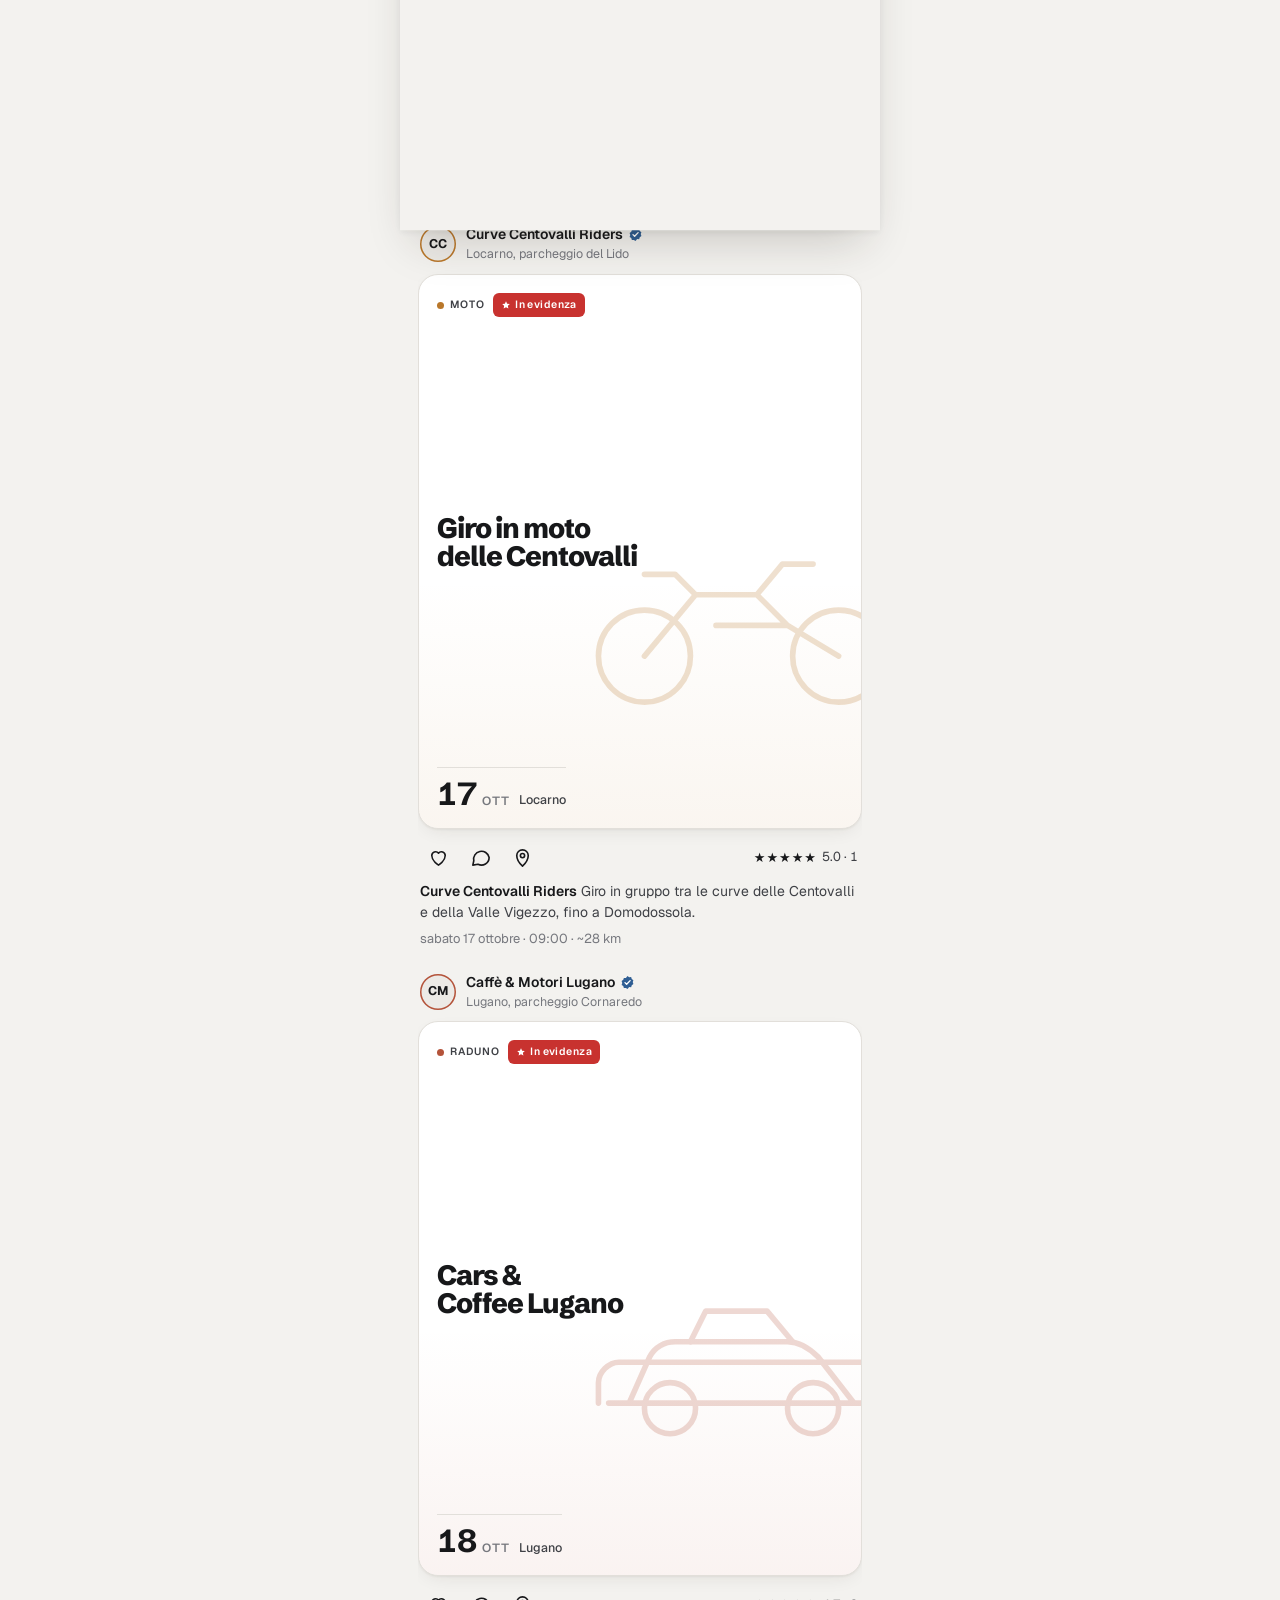
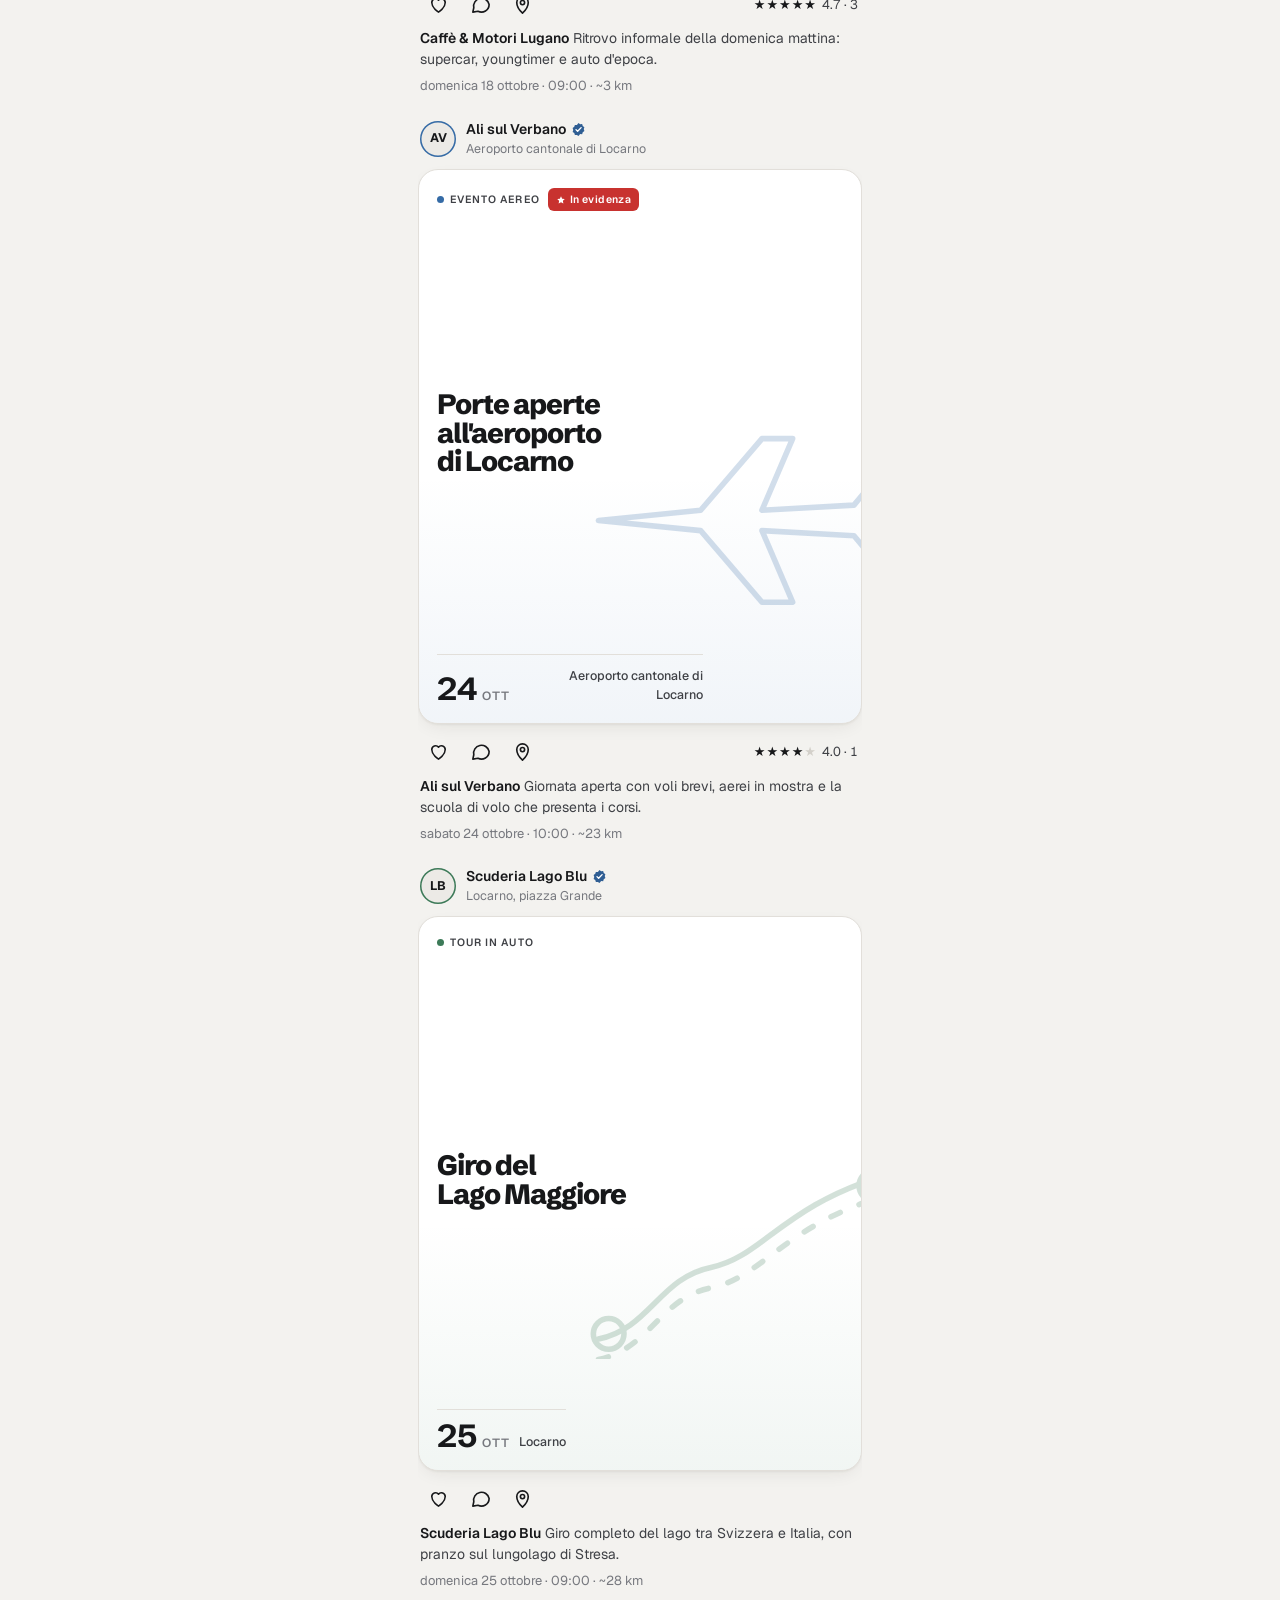
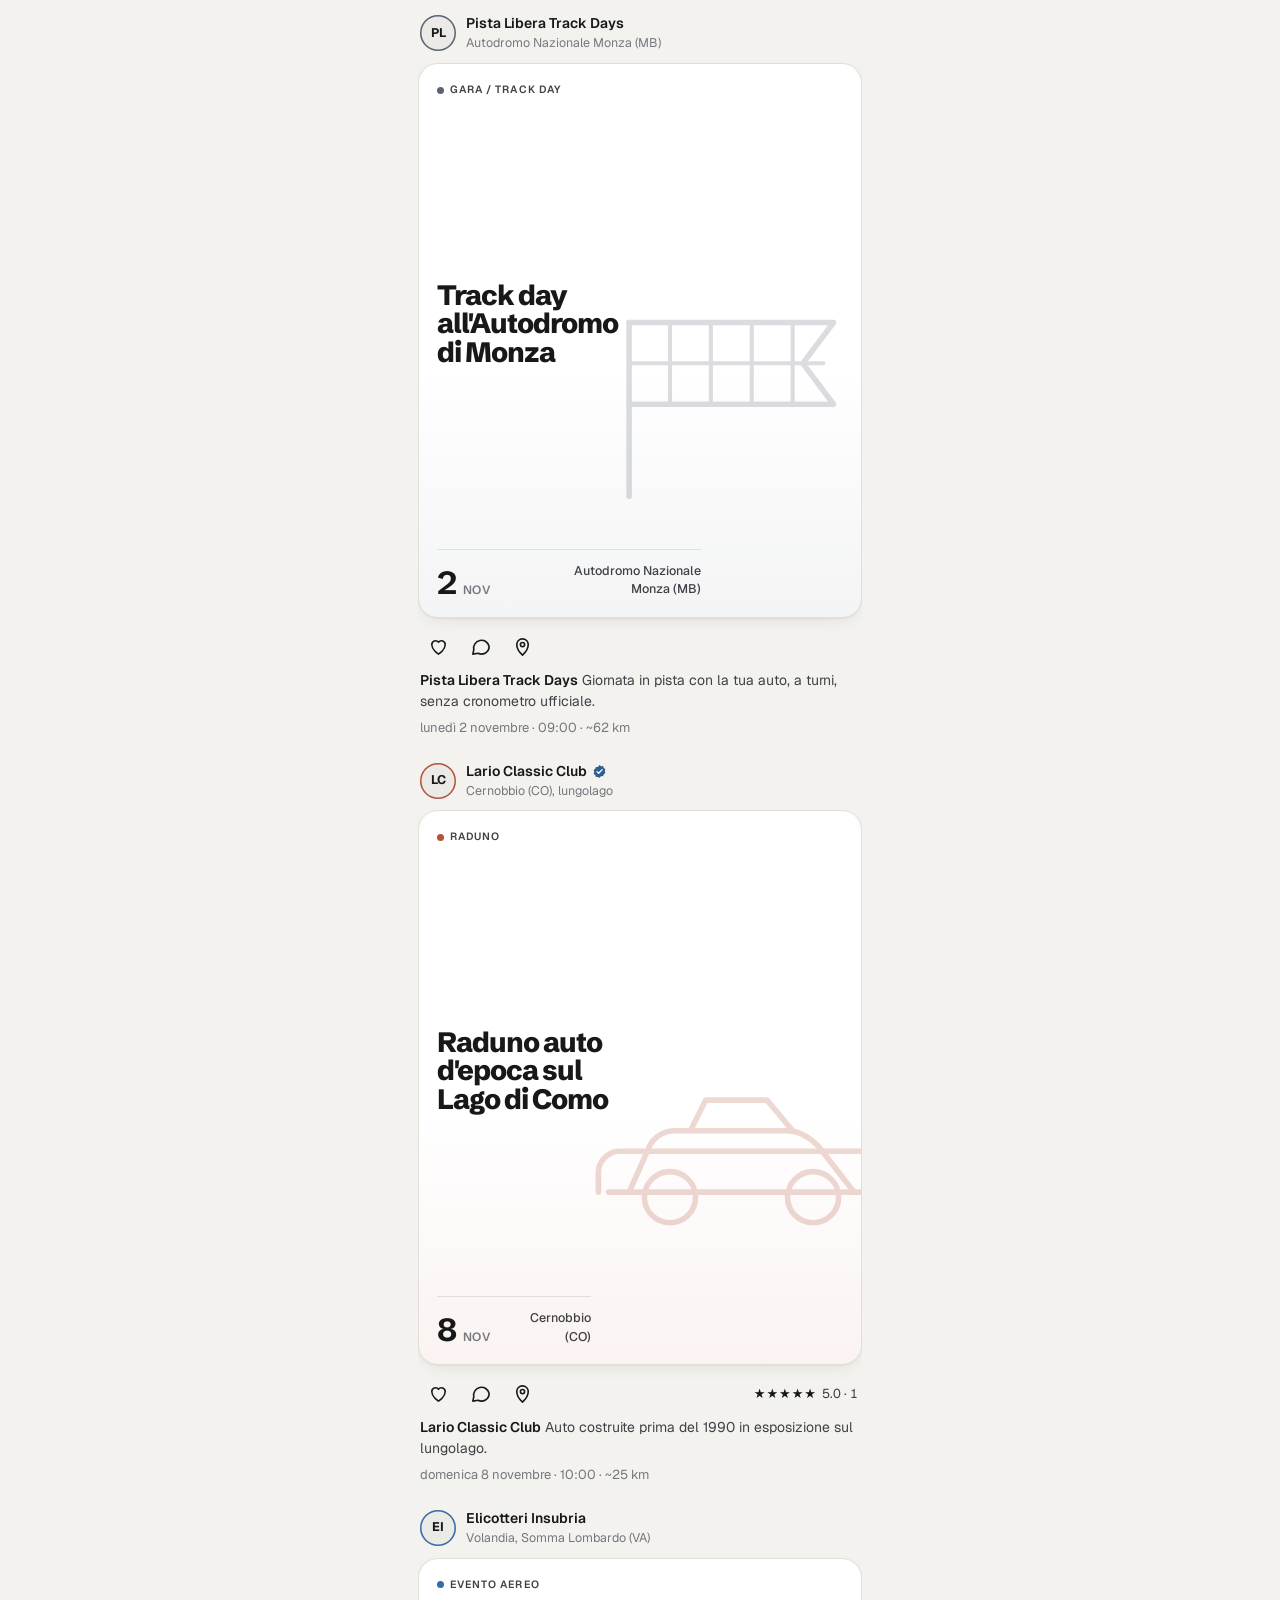
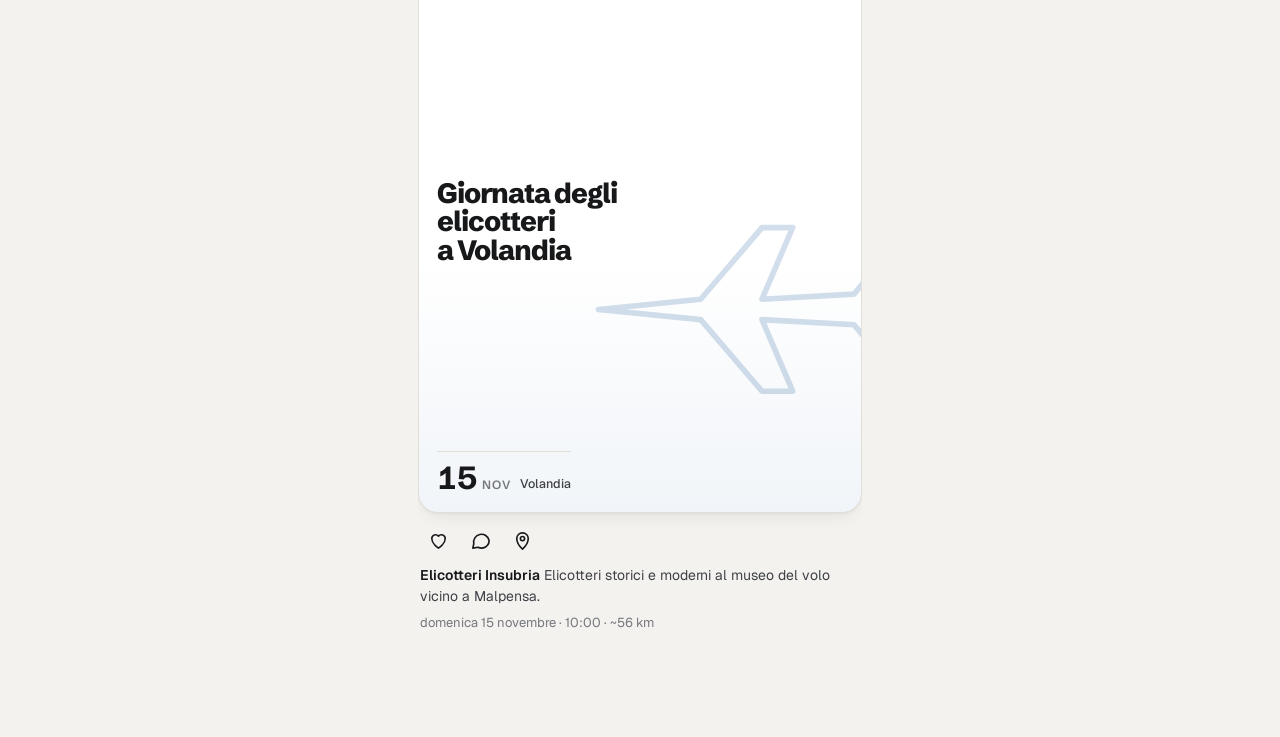
==== commit c91d8cb7: "Advent TI: nuova interfaccia pulita (tema automatico, accento rosso Ticino, locandine tipografiche) " ====
--- a/app-eventi/index.html
+++ b/app-eventi/index.html
@@ -12,485 +12,518 @@
 <meta name="description" content="Prototipo di Advent TI: eventi auto, moto e aerei in Ticino e dintorni">
 <link rel="preconnect" href="https://fonts.googleapis.com">
 <link rel="preconnect" href="https://fonts.gstatic.com" crossorigin>
-<link rel="stylesheet" href="https://fonts.googleapis.com/css2?family=Unbounded:wght@500;700;800&family=Manrope:wght@400;500;600;700;800&family=JetBrains+Mono:wght@400;500&display=swap">
+<link rel="stylesheet" href="https://fonts.googleapis.com/css2?family=Schibsted+Grotesk:wght@600;700;800&family=Geist:wght@400;500;600&family=Geist+Mono:wght@400;500&display=swap">
 <style>
-/* Layout: colonna "telefono" su sfondo notturno con aloni rosso/blu; schede in vetro; barra flottante a 5 schede.
-   Tema unico scuro scelto dall'utente. Rosso = auto, blu = aerei (bandiera ticinese), arancio = moto. */
+/* Leaflet 1.9.4 (BSD-2) */
+ .leaflet-pane, .leaflet-tile, .leaflet-marker-icon, .leaflet-marker-shadow, .leaflet-tile-container, .leaflet-pane > svg, .leaflet-pane > canvas, .leaflet-zoom-box, .leaflet-image-layer, .leaflet-layer { position: absolute; left: 0; top: 0; } .leaflet-container { overflow: hidden; } .leaflet-tile, .leaflet-marker-icon, .leaflet-marker-shadow { -webkit-user-select: none; -moz-user-select: none; user-select: none; -webkit-user-drag: none; } .leaflet-tile::selection { background: transparent; } .leaflet-safari .leaflet-tile { image-rendering: -webkit-optimize-contrast; } .leaflet-safari .leaflet-tile-container { width: 1600px; height: 1600px; -webkit-transform-origin: 0 0; } .leaflet-marker-icon, .leaflet-marker-shadow { display: block; } .leaflet-container .leaflet-overlay-pane svg { max-width: none !important; max-height: none !important; } .leaflet-container .leaflet-marker-pane img, .leaflet-container .leaflet-shadow-pane img, .leaflet-container .leaflet-tile-pane img, .leaflet-container img.leaflet-image-layer, .leaflet-container .leaflet-tile { max-width: none !important; max-height: none !important; width: auto; padding: 0; } .leaflet-container img.leaflet-tile { mix-blend-mode: plus-lighter; } .leaflet-container.leaflet-touch-zoom { -ms-touch-action: pan-x pan-y; touch-action: pan-x pan-y; } .leaflet-container.leaflet-touch-drag { -ms-touch-action: pinch-zoom; touch-action: none; touch-action: pinch-zoom; } .leaflet-container.leaflet-touch-drag.leaflet-touch-zoom { -ms-touch-action: none; touch-action: none; } .leaflet-container { -webkit-tap-highlight-color: transparent; } .leaflet-container a { -webkit-tap-highlight-color: rgba(51, 181, 229, 0.4); } .leaflet-tile { filter: inherit; visibility: hidden; } .leaflet-tile-loaded { visibility: inherit; } .leaflet-zoom-box { width: 0; height: 0; -moz-box-sizing: border-box; box-sizing: border-box; z-index: 800; } .leaflet-overlay-pane svg { -moz-user-select: none; } .leaflet-pane { z-index: 400; } .leaflet-tile-pane { z-index: 200; } .leaflet-overlay-pane { z-index: 400; } .leaflet-shadow-pane { z-index: 500; } .leaflet-marker-pane { z-index: 600; } .leaflet-tooltip-pane { z-index: 650; } .leaflet-popup-pane { z-index: 700; } .leaflet-map-pane canvas { z-index: 100; } .leaflet-map-pane svg { z-index: 200; } .leaflet-vml-shape { width: 1px; height: 1px; } .lvml { behavior: url(#default#VML); display: inline-block; position: absolute; } .leaflet-control { position: relative; z-index: 800; pointer-events: visiblePainted; pointer-events: auto; } .leaflet-top, .leaflet-bottom { position: absolute; z-index: 1000; pointer-events: none; } .leaflet-top { top: 0; } .leaflet-right { right: 0; } .leaflet-bottom { bottom: 0; } .leaflet-left { left: 0; } .leaflet-control { float: left; clear: both; } .leaflet-right .leaflet-control { float: right; } .leaflet-top .leaflet-control { margin-top: 10px; } .leaflet-bottom .leaflet-control { margin-bottom: 10px; } .leaflet-left .leaflet-control { margin-left: 10px; } .leaflet-right .leaflet-control { margin-right: 10px; } .leaflet-fade-anim .leaflet-popup { opacity: 0; -webkit-transition: opacity 0.2s linear; -moz-transition: opacity 0.2s linear; transition: opacity 0.2s linear; } .leaflet-fade-anim .leaflet-map-pane .leaflet-popup { opacity: 1; } .leaflet-zoom-animated { -webkit-transform-origin: 0 0; -ms-transform-origin: 0 0; transform-origin: 0 0; } svg.leaflet-zoom-animated { will-change: transform; } .leaflet-zoom-anim .leaflet-zoom-animated { -webkit-transition: -webkit-transform 0.25s cubic-bezier(0,0,0.25,1); -moz-transition: -moz-transform 0.25s cubic-bezier(0,0,0.25,1); transition: transform 0.25s cubic-bezier(0,0,0.25,1); } .leaflet-zoom-anim .leaflet-tile, .leaflet-pan-anim .leaflet-tile { -webkit-transition: none; -moz-transition: none; transition: none; } .leaflet-zoom-anim .leaflet-zoom-hide { visibility: hidden; } .leaflet-interactive { cursor: pointer; } .leaflet-grab { cursor: -webkit-grab; cursor: -moz-grab; cursor: grab; } .leaflet-crosshair, .leaflet-crosshair .leaflet-interactive { cursor: crosshair; } .leaflet-popup-pane, .leaflet-control { cursor: auto; } .leaflet-dragging .leaflet-grab, .leaflet-dragging .leaflet-grab .leaflet-interactive, .leaflet-dragging .leaflet-marker-draggable { cursor: move; cursor: -webkit-grabbing; cursor: -moz-grabbing; cursor: grabbing; } .leaflet-marker-icon, .leaflet-marker-shadow, .leaflet-image-layer, .leaflet-pane > svg path, .leaflet-tile-container { pointer-events: none; } .leaflet-marker-icon.leaflet-interactive, .leaflet-image-layer.leaflet-interactive, .leaflet-pane > svg path.leaflet-interactive, svg.leaflet-image-layer.leaflet-interactive path { pointer-events: visiblePainted; pointer-events: auto; } .leaflet-container { background: #ddd; outline-offset: 1px; } .leaflet-container a { color: #0078A8; } .leaflet-zoom-box { border: 2px dotted #38f; background: rgba(255,255,255,0.5); } .leaflet-container { font-family: "Helvetica Neue", Arial, Helvetica, sans-serif; font-size: 12px; font-size: 0.75rem; line-height: 1.5; } .leaflet-bar { box-shadow: 0 1px 5px rgba(0,0,0,0.65); border-radius: 4px; } .leaflet-bar a { background-color: #fff; border-bottom: 1px solid #ccc; width: 26px; height: 26px; line-height: 26px; display: block; text-align: center; text-decoration: none; color: black; } .leaflet-bar a, .leaflet-control-layers-toggle { background-position: 50% 50%; background-repeat: no-repeat; display: block; } .leaflet-bar a:hover, .leaflet-bar a:focus { background-color: #f4f4f4; } .leaflet-bar a:first-child { border-top-left-radius: 4px; border-top-right-radius: 4px; } .leaflet-bar a:last-child { border-bottom-left-radius: 4px; border-bottom-right-radius: 4px; border-bottom: none; } .leaflet-bar a.leaflet-disabled { cursor: default; background-color: #f4f4f4; color: #bbb; } .leaflet-touch .leaflet-bar a { width: 30px; height: 30px; line-height: 30px; } .leaflet-touch .leaflet-bar a:first-child { border-top-left-radius: 2px; border-top-right-radius: 2px; } .leaflet-touch .leaflet-bar a:last-child { border-bottom-left-radius: 2px; border-bottom-right-radius: 2px; } .leaflet-control-zoom-in, .leaflet-control-zoom-out { font: bold 18px 'Lucida Console', Monaco, monospace; text-indent: 1px; } .leaflet-touch .leaflet-control-zoom-in, .leaflet-touch .leaflet-control-zoom-out { font-size: 22px; } .leaflet-control-layers { box-shadow: 0 1px 5px rgba(0,0,0,0.4); background: #fff; border-radius: 5px; } .leaflet-control-layers-toggle { background-image: none; width: 36px; height: 36px; } .leaflet-retina .leaflet-control-layers-toggle { background-image: none; background-size: 26px 26px; } .leaflet-touch .leaflet-control-layers-toggle { width: 44px; height: 44px; } .leaflet-control-layers .leaflet-control-layers-list, .leaflet-control-layers-expanded .leaflet-control-layers-toggle { display: none; } .leaflet-control-layers-expanded .leaflet-control-layers-list { display: block; position: relative; } .leaflet-control-layers-expanded { padding: 6px 10px 6px 6px; color: #333; background: #fff; } .leaflet-control-layers-scrollbar { overflow-y: scroll; overflow-x: hidden; padding-right: 5px; } .leaflet-control-layers-selector { margin-top: 2px; position: relative; top: 1px; } .leaflet-control-layers label { display: block; font-size: 13px; font-size: 1.08333em; } .leaflet-control-layers-separator { height: 0; border-top: 1px solid #ddd; margin: 5px -10px 5px -6px; } .leaflet-default-icon-path { background-image: none; } .leaflet-container .leaflet-control-attribution { background: #fff; background: rgba(255, 255, 255, 0.8); margin: 0; } .leaflet-control-attribution, .leaflet-control-scale-line { padding: 0 5px; color: #333; line-height: 1.4; } .leaflet-control-attribution a { text-decoration: none; } .leaflet-control-attribution a:hover, .leaflet-control-attribution a:focus { text-decoration: underline; } .leaflet-attribution-flag { display: inline !important; vertical-align: baseline !important; width: 1em; height: 0.6669em; } .leaflet-left .leaflet-control-scale { margin-left: 5px; } .leaflet-bottom .leaflet-control-scale { margin-bottom: 5px; } .leaflet-control-scale-line { border: 2px solid #777; border-top: none; line-height: 1.1; padding: 2px 5px 1px; white-space: nowrap; -moz-box-sizing: border-box; box-sizing: border-box; background: rgba(255, 255, 255, 0.8); text-shadow: 1px 1px #fff; } .leaflet-control-scale-line:not(:first-child) { border-top: 2px solid #777; border-bottom: none; margin-top: -2px; } .leaflet-control-scale-line:not(:first-child):not(:last-child) { border-bottom: 2px solid #777; } .leaflet-touch .leaflet-control-attribution, .leaflet-touch .leaflet-control-layers, .leaflet-touch .leaflet-bar { box-shadow: none; } .leaflet-touch .leaflet-control-layers, .leaflet-touch .leaflet-bar { border: 2px solid rgba(0,0,0,0.2); background-clip: padding-box; } .leaflet-popup { position: absolute; text-align: center; margin-bottom: 20px; } .leaflet-popup-content-wrapper { padding: 1px; text-align: left; border-radius: 12px; } .leaflet-popup-content { margin: 13px 24px 13px 20px; line-height: 1.3; font-size: 13px; font-size: 1.08333em; min-height: 1px; } .leaflet-popup-content p { margin: 17px 0; margin: 1.3em 0; } .leaflet-popup-tip-container { width: 40px; height: 20px; position: absolute; left: 50%; margin-top: -1px; margin-left: -20px; overflow: hidden; pointer-events: none; } .leaflet-popup-tip { width: 17px; height: 17px; padding: 1px; margin: -10px auto 0; pointer-events: auto; -webkit-transform: rotate(45deg); -moz-transform: rotate(45deg); -ms-transform: rotate(45deg); transform: rotate(45deg); } .leaflet-popup-content-wrapper, .leaflet-popup-tip { background: white; color: #333; box-shadow: 0 3px 14px rgba(0,0,0,0.4); } .leaflet-container a.leaflet-popup-close-button { position: absolute; top: 0; right: 0; border: none; text-align: center; width: 24px; height: 24px; font: 16px/24px Tahoma, Verdana, sans-serif; color: #757575; text-decoration: none; background: transparent; } .leaflet-container a.leaflet-popup-close-button:hover, .leaflet-container a.leaflet-popup-close-button:focus { color: #585858; } .leaflet-popup-scrolled { overflow: auto; } .leaflet-oldie .leaflet-popup-content-wrapper { -ms-zoom: 1; } .leaflet-oldie .leaflet-popup-tip { width: 24px; margin: 0 auto; -ms-filter: "progid:DXImageTransform.Microsoft.Matrix(M11=0.70710678, M12=0.70710678, M21=-0.70710678, M22=0.70710678)"; filter: progid:DXImageTransform.Microsoft.Matrix(M11=0.70710678, M12=0.70710678, M21=-0.70710678, M22=0.70710678); } .leaflet-oldie .leaflet-control-zoom, .leaflet-oldie .leaflet-control-layers, .leaflet-oldie .leaflet-popup-content-wrapper, .leaflet-oldie .leaflet-popup-tip { border: 1px solid #999; } .leaflet-div-icon { background: #fff; border: 1px solid #666; } .leaflet-tooltip { position: absolute; padding: 6px; background-color: #fff; border: 1px solid #fff; border-radius: 3px; color: #222; white-space: nowrap; -webkit-user-select: none; -moz-user-select: none; -ms-user-select: none; user-select: none; pointer-events: none; box-shadow: 0 1px 3px rgba(0,0,0,0.4); } .leaflet-tooltip.leaflet-interactive { cursor: pointer; pointer-events: auto; } .leaflet-tooltip-top:before, .leaflet-tooltip-bottom:before, .leaflet-tooltip-left:before, .leaflet-tooltip-right:before { position: absolute; pointer-events: none; border: 6px solid transparent; background: transparent; content: ""; } .leaflet-tooltip-bottom { margin-top: 6px; } .leaflet-tooltip-top { margin-top: -6px; } .leaflet-tooltip-bottom:before, .leaflet-tooltip-top:before { left: 50%; margin-left: -6px; } .leaflet-tooltip-top:before { bottom: 0; margin-bottom: -12px; border-top-color: #fff; } .leaflet-tooltip-bottom:before { top: 0; margin-top: -12px; margin-left: -6px; border-bottom-color: #fff; } .leaflet-tooltip-left { margin-left: -6px; } .leaflet-tooltip-right { margin-left: 6px; } .leaflet-tooltip-left:before, .leaflet-tooltip-right:before { top: 50%; margin-top: -6px; } .leaflet-tooltip-left:before { right: 0; margin-right: -12px; border-left-color: #fff; } .leaflet-tooltip-right:before { left: 0; margin-left: -12px; border-right-color: #fff; } @media print { .leaflet-control { -webkit-print-color-adjust: exact; print-color-adjust: exact; } } 
+/* Design read: app eventi calma ed editoriale per appassionati di motori e volo in Ticino.
+   Base neutra calda, un solo accento rosso Ticino, grottesco deciso per i titoli, numeri tabellari.
+   Dial (Taste Skill): varianza 5, movimento 6, densità 5. I colori di categoria sono solo codifica dati (punti e tag), mai superfici. */
 :root{
+  color-scheme:light;
+  --bg:#F3F2EF; --surface:#FFFFFF; --surface-2:#ECEAE6; --surface-3:#E3E1DC;
+  --ink:#17181A; --ink-2:#3F4146; --muted:#76787E; --line:#E2DFDA; --line-2:#D3D0CA;
+  --accent:#C8322F; --accent-ink:#FFFFFF; --accent-soft:#F8E6E4; --accent-line:#EBC3BF;
+  --ok:#2E7550; --ok-soft:#E3F0E8; --warn:#9A6212; --warn-soft:#F6ECDC; --info:#2F5E93;
+  --shadow:0 1px 2px rgba(40,32,24,.05),0 6px 20px -8px rgba(40,32,24,.12);
+  --shadow-lg:0 2px 6px rgba(40,32,24,.06),0 24px 48px -16px rgba(40,32,24,.22);
+  --cat-raduno:#B4533A; --cat-tour:#3C7A58; --cat-moto:#B9772A; --cat-aerei:#356BA6; --cat-gara:#5A6472;
+  --map-sea:#DCE7EF; --map-land:#E8E6E1; --map-ch:#F6F5F2; --map-line:#CFCBC4; --map-lake:#BCD3E6; --map-text:#6E7076;
+  --r:14px; --r-sm:10px; --r-lg:20px;
+  --f-display:"Schibsted Grotesk","Helvetica Neue",Arial,sans-serif;
+  --f-body:"Geist","Helvetica Neue",system-ui,-apple-system,"Segoe UI",sans-serif;
+  --f-mono:"Geist Mono",ui-monospace,Menlo,Consolas,monospace;
+  --ease:cubic-bezier(.22,.9,.24,1); --spring:cubic-bezier(.34,1.4,.64,1);
+  /* alias usati dal codice */
+  --red:var(--accent); --gold:var(--accent); --blue:var(--info); --soft:var(--ink-2); --faint:var(--muted); --stroke:var(--line); --stroke-2:var(--line-2);
+  --glass:var(--surface); --violet:#6E62A8; --orange:var(--cat-moto); --green:var(--cat-tour); --amber:var(--warn);
+}
+@media (prefers-color-scheme:dark){:root:not([data-theme="light"]){
   color-scheme:dark;
-  --bg:#06080E; --panel:#0E1320; --glass:rgba(255,255,255,.055); --stroke:rgba(255,255,255,.10); --stroke-2:rgba(255,255,255,.18);
-  --ink:#EEF2F8; --soft:#C9D1DE; --muted:#8E99AD; --faint:#5C6678;
-  --red:#FF4D5E; --blue:#4F8CFF; --amber:#FFB547; --green:#3DDC97; --violet:#B48CFF; --orange:#FF7A3D; --gold:#FFD15C;
-  --ok:#3DDC97; --warn:#FFB547;
-  --f-display:"Unbounded","Arial Black",system-ui,sans-serif;
-  --f-body:"Manrope",system-ui,-apple-system,"Segoe UI",sans-serif;
-  --f-mono:"JetBrains Mono",ui-monospace,Menlo,Consolas,monospace;
-  --ease:cubic-bezier(.2,.8,.2,1); --spring:cubic-bezier(.34,1.56,.64,1);
-}
+  --bg:#121314; --surface:#1B1C1E; --surface-2:#242528; --surface-3:#2D2E32;
+  --ink:#F0EFEC; --ink-2:#C8C7C3; --muted:#8D8E92; --line:#2C2D31; --line-2:#3A3B40;
+  --accent:#E35A50; --accent-ink:#FFFFFF; --accent-soft:#3A1E1C; --accent-line:#5C2B27;
+  --ok:#5DB487; --ok-soft:#1C3127; --warn:#D9A04F; --warn-soft:#352A19; --info:#7FA6D8;
+  --shadow:0 1px 2px rgba(0,0,0,.3),0 8px 24px -10px rgba(0,0,0,.5);
+  --shadow-lg:0 2px 6px rgba(0,0,0,.3),0 24px 48px -16px rgba(0,0,0,.7);
+  --cat-raduno:#DB7A62; --cat-tour:#6DB28C; --cat-moto:#DDA05A; --cat-aerei:#7EA8DC; --cat-gara:#9AA5B4;
+  --map-sea:#16191D; --map-land:#1E2023; --map-ch:#26282C; --map-line:#3A3C41; --map-lake:#23384D; --map-text:#8D8E92;
+}}
+:root[data-theme="dark"]{
+  color-scheme:dark;
+  --bg:#121314; --surface:#1B1C1E; --surface-2:#242528; --surface-3:#2D2E32;
+  --ink:#F0EFEC; --ink-2:#C8C7C3; --muted:#8D8E92; --line:#2C2D31; --line-2:#3A3B40;
+  --accent:#E35A50; --accent-ink:#FFFFFF; --accent-soft:#3A1E1C; --accent-line:#5C2B27;
+  --ok:#5DB487; --ok-soft:#1C3127; --warn:#D9A04F; --warn-soft:#352A19; --info:#7FA6D8;
+  --shadow:0 1px 2px rgba(0,0,0,.3),0 8px 24px -10px rgba(0,0,0,.5);
+  --shadow-lg:0 2px 6px rgba(0,0,0,.3),0 24px 48px -16px rgba(0,0,0,.7);
+  --cat-raduno:#DB7A62; --cat-tour:#6DB28C; --cat-moto:#DDA05A; --cat-aerei:#7EA8DC; --cat-gara:#9AA5B4;
+  --map-sea:#16191D; --map-land:#1E2023; --map-ch:#26282C; --map-line:#3A3C41; --map-lake:#23384D; --map-text:#8D8E92;
+}
+
+/* Base */
 *{box-sizing:border-box}
 [hidden]{display:none!important}
-body{margin:0}
-/* Leaflet 1.9.4 (BSD-2) */
- .leaflet-pane, .leaflet-tile, .leaflet-marker-icon, .leaflet-marker-shadow, .leaflet-tile-container, .leaflet-pane > svg, .leaflet-pane > canvas, .leaflet-zoom-box, .leaflet-image-layer, .leaflet-layer { position: absolute; left: 0; top: 0; } .leaflet-container { overflow: hidden; } .leaflet-tile, .leaflet-marker-icon, .leaflet-marker-shadow { -webkit-user-select: none; -moz-user-select: none; user-select: none; -webkit-user-drag: none; } .leaflet-tile::selection { background: transparent; } .leaflet-safari .leaflet-tile { image-rendering: -webkit-optimize-contrast; } .leaflet-safari .leaflet-tile-container { width: 1600px; height: 1600px; -webkit-transform-origin: 0 0; } .leaflet-marker-icon, .leaflet-marker-shadow { display: block; } .leaflet-container .leaflet-overlay-pane svg { max-width: none !important; max-height: none !important; } .leaflet-container .leaflet-marker-pane img, .leaflet-container .leaflet-shadow-pane img, .leaflet-container .leaflet-tile-pane img, .leaflet-container img.leaflet-image-layer, .leaflet-container .leaflet-tile { max-width: none !important; max-height: none !important; width: auto; padding: 0; } .leaflet-container img.leaflet-tile { mix-blend-mode: plus-lighter; } .leaflet-container.leaflet-touch-zoom { -ms-touch-action: pan-x pan-y; touch-action: pan-x pan-y; } .leaflet-container.leaflet-touch-drag { -ms-touch-action: pinch-zoom; touch-action: none; touch-action: pinch-zoom; } .leaflet-container.leaflet-touch-drag.leaflet-touch-zoom { -ms-touch-action: none; touch-action: none; } .leaflet-container { -webkit-tap-highlight-color: transparent; } .leaflet-container a { -webkit-tap-highlight-color: rgba(51, 181, 229, 0.4); } .leaflet-tile { filter: inherit; visibility: hidden; } .leaflet-tile-loaded { visibility: inherit; } .leaflet-zoom-box { width: 0; height: 0; -moz-box-sizing: border-box; box-sizing: border-box; z-index: 800; } .leaflet-overlay-pane svg { -moz-user-select: none; } .leaflet-pane { z-index: 400; } .leaflet-tile-pane { z-index: 200; } .leaflet-overlay-pane { z-index: 400; } .leaflet-shadow-pane { z-index: 500; } .leaflet-marker-pane { z-index: 600; } .leaflet-tooltip-pane { z-index: 650; } .leaflet-popup-pane { z-index: 700; } .leaflet-map-pane canvas { z-index: 100; } .leaflet-map-pane svg { z-index: 200; } .leaflet-vml-shape { width: 1px; height: 1px; } .lvml { behavior: url(#default#VML); display: inline-block; position: absolute; } .leaflet-control { position: relative; z-index: 800; pointer-events: visiblePainted; pointer-events: auto; } .leaflet-top, .leaflet-bottom { position: absolute; z-index: 1000; pointer-events: none; } .leaflet-top { top: 0; } .leaflet-right { right: 0; } .leaflet-bottom { bottom: 0; } .leaflet-left { left: 0; } .leaflet-control { float: left; clear: both; } .leaflet-right .leaflet-control { float: right; } .leaflet-top .leaflet-control { margin-top: 10px; } .leaflet-bottom .leaflet-control { margin-bottom: 10px; } .leaflet-left .leaflet-control { margin-left: 10px; } .leaflet-right .leaflet-control { margin-right: 10px; } .leaflet-fade-anim .leaflet-popup { opacity: 0; -webkit-transition: opacity 0.2s linear; -moz-transition: opacity 0.2s linear; transition: opacity 0.2s linear; } .leaflet-fade-anim .leaflet-map-pane .leaflet-popup { opacity: 1; } .leaflet-zoom-animated { -webkit-transform-origin: 0 0; -ms-transform-origin: 0 0; transform-origin: 0 0; } svg.leaflet-zoom-animated { will-change: transform; } .leaflet-zoom-anim .leaflet-zoom-animated { -webkit-transition: -webkit-transform 0.25s cubic-bezier(0,0,0.25,1); -moz-transition: -moz-transform 0.25s cubic-bezier(0,0,0.25,1); transition: transform 0.25s cubic-bezier(0,0,0.25,1); } .leaflet-zoom-anim .leaflet-tile, .leaflet-pan-anim .leaflet-tile { -webkit-transition: none; -moz-transition: none; transition: none; } .leaflet-zoom-anim .leaflet-zoom-hide { visibility: hidden; } .leaflet-interactive { cursor: pointer; } .leaflet-grab { cursor: -webkit-grab; cursor: -moz-grab; cursor: grab; } .leaflet-crosshair, .leaflet-crosshair .leaflet-interactive { cursor: crosshair; } .leaflet-popup-pane, .leaflet-control { cursor: auto; } .leaflet-dragging .leaflet-grab, .leaflet-dragging .leaflet-grab .leaflet-interactive, .leaflet-dragging .leaflet-marker-draggable { cursor: move; cursor: -webkit-grabbing; cursor: -moz-grabbing; cursor: grabbing; } .leaflet-marker-icon, .leaflet-marker-shadow, .leaflet-image-layer, .leaflet-pane > svg path, .leaflet-tile-container { pointer-events: none; } .leaflet-marker-icon.leaflet-interactive, .leaflet-image-layer.leaflet-interactive, .leaflet-pane > svg path.leaflet-interactive, svg.leaflet-image-layer.leaflet-interactive path { pointer-events: visiblePainted; pointer-events: auto; } .leaflet-container { background: #ddd; outline-offset: 1px; } .leaflet-container a { color: #0078A8; } .leaflet-zoom-box { border: 2px dotted #38f; background: rgba(255,255,255,0.5); } .leaflet-container { font-family: "Helvetica Neue", Arial, Helvetica, sans-serif; font-size: 12px; font-size: 0.75rem; line-height: 1.5; } .leaflet-bar { box-shadow: 0 1px 5px rgba(0,0,0,0.65); border-radius: 4px; } .leaflet-bar a { background-color: #fff; border-bottom: 1px solid #ccc; width: 26px; height: 26px; line-height: 26px; display: block; text-align: center; text-decoration: none; color: black; } .leaflet-bar a, .leaflet-control-layers-toggle { background-position: 50% 50%; background-repeat: no-repeat; display: block; } .leaflet-bar a:hover, .leaflet-bar a:focus { background-color: #f4f4f4; } .leaflet-bar a:first-child { border-top-left-radius: 4px; border-top-right-radius: 4px; } .leaflet-bar a:last-child { border-bottom-left-radius: 4px; border-bottom-right-radius: 4px; border-bottom: none; } .leaflet-bar a.leaflet-disabled { cursor: default; background-color: #f4f4f4; color: #bbb; } .leaflet-touch .leaflet-bar a { width: 30px; height: 30px; line-height: 30px; } .leaflet-touch .leaflet-bar a:first-child { border-top-left-radius: 2px; border-top-right-radius: 2px; } .leaflet-touch .leaflet-bar a:last-child { border-bottom-left-radius: 2px; border-bottom-right-radius: 2px; } .leaflet-control-zoom-in, .leaflet-control-zoom-out { font: bold 18px 'Lucida Console', Monaco, monospace; text-indent: 1px; } .leaflet-touch .leaflet-control-zoom-in, .leaflet-touch .leaflet-control-zoom-out { font-size: 22px; } .leaflet-control-layers { box-shadow: 0 1px 5px rgba(0,0,0,0.4); background: #fff; border-radius: 5px; } .leaflet-control-layers-toggle { background-image: none; width: 36px; height: 36px; } .leaflet-retina .leaflet-control-layers-toggle { background-image: none; background-size: 26px 26px; } .leaflet-touch .leaflet-control-layers-toggle { width: 44px; height: 44px; } .leaflet-control-layers .leaflet-control-layers-list, .leaflet-control-layers-expanded .leaflet-control-layers-toggle { display: none; } .leaflet-control-layers-expanded .leaflet-control-layers-list { display: block; position: relative; } .leaflet-control-layers-expanded { padding: 6px 10px 6px 6px; color: #333; background: #fff; } .leaflet-control-layers-scrollbar { overflow-y: scroll; overflow-x: hidden; padding-right: 5px; } .leaflet-control-layers-selector { margin-top: 2px; position: relative; top: 1px; } .leaflet-control-layers label { display: block; font-size: 13px; font-size: 1.08333em; } .leaflet-control-layers-separator { height: 0; border-top: 1px solid #ddd; margin: 5px -10px 5px -6px; } .leaflet-default-icon-path { background-image: none; } .leaflet-container .leaflet-control-attribution { background: #fff; background: rgba(255, 255, 255, 0.8); margin: 0; } .leaflet-control-attribution, .leaflet-control-scale-line { padding: 0 5px; color: #333; line-height: 1.4; } .leaflet-control-attribution a { text-decoration: none; } .leaflet-control-attribution a:hover, .leaflet-control-attribution a:focus { text-decoration: underline; } .leaflet-attribution-flag { display: inline !important; vertical-align: baseline !important; width: 1em; height: 0.6669em; } .leaflet-left .leaflet-control-scale { margin-left: 5px; } .leaflet-bottom .leaflet-control-scale { margin-bottom: 5px; } .leaflet-control-scale-line { border: 2px solid #777; border-top: none; line-height: 1.1; padding: 2px 5px 1px; white-space: nowrap; -moz-box-sizing: border-box; box-sizing: border-box; background: rgba(255, 255, 255, 0.8); text-shadow: 1px 1px #fff; } .leaflet-control-scale-line:not(:first-child) { border-top: 2px solid #777; border-bottom: none; margin-top: -2px; } .leaflet-control-scale-line:not(:first-child):not(:last-child) { border-bottom: 2px solid #777; } .leaflet-touch .leaflet-control-attribution, .leaflet-touch .leaflet-control-layers, .leaflet-touch .leaflet-bar { box-shadow: none; } .leaflet-touch .leaflet-control-layers, .leaflet-touch .leaflet-bar { border: 2px solid rgba(0,0,0,0.2); background-clip: padding-box; } .leaflet-popup { position: absolute; text-align: center; margin-bottom: 20px; } .leaflet-popup-content-wrapper { padding: 1px; text-align: left; border-radius: 12px; } .leaflet-popup-content { margin: 13px 24px 13px 20px; line-height: 1.3; font-size: 13px; font-size: 1.08333em; min-height: 1px; } .leaflet-popup-content p { margin: 17px 0; margin: 1.3em 0; } .leaflet-popup-tip-container { width: 40px; height: 20px; position: absolute; left: 50%; margin-top: -1px; margin-left: -20px; overflow: hidden; pointer-events: none; } .leaflet-popup-tip { width: 17px; height: 17px; padding: 1px; margin: -10px auto 0; pointer-events: auto; -webkit-transform: rotate(45deg); -moz-transform: rotate(45deg); -ms-transform: rotate(45deg); transform: rotate(45deg); } .leaflet-popup-content-wrapper, .leaflet-popup-tip { background: white; color: #333; box-shadow: 0 3px 14px rgba(0,0,0,0.4); } .leaflet-container a.leaflet-popup-close-button { position: absolute; top: 0; right: 0; border: none; text-align: center; width: 24px; height: 24px; font: 16px/24px Tahoma, Verdana, sans-serif; color: #757575; text-decoration: none; background: transparent; } .leaflet-container a.leaflet-popup-close-button:hover, .leaflet-container a.leaflet-popup-close-button:focus { color: #585858; } .leaflet-popup-scrolled { overflow: auto; } .leaflet-oldie .leaflet-popup-content-wrapper { -ms-zoom: 1; } .leaflet-oldie .leaflet-popup-tip { width: 24px; margin: 0 auto; -ms-filter: "progid:DXImageTransform.Microsoft.Matrix(M11=0.70710678, M12=0.70710678, M21=-0.70710678, M22=0.70710678)"; filter: progid:DXImageTransform.Microsoft.Matrix(M11=0.70710678, M12=0.70710678, M21=-0.70710678, M22=0.70710678); } .leaflet-oldie .leaflet-control-zoom, .leaflet-oldie .leaflet-control-layers, .leaflet-oldie .leaflet-popup-content-wrapper, .leaflet-oldie .leaflet-popup-tip { border: 1px solid #999; } .leaflet-div-icon { background: #fff; border: 1px solid #666; } .leaflet-tooltip { position: absolute; padding: 6px; background-color: #fff; border: 1px solid #fff; border-radius: 3px; color: #222; white-space: nowrap; -webkit-user-select: none; -moz-user-select: none; -ms-user-select: none; user-select: none; pointer-events: none; box-shadow: 0 1px 3px rgba(0,0,0,0.4); } .leaflet-tooltip.leaflet-interactive { cursor: pointer; pointer-events: auto; } .leaflet-tooltip-top:before, .leaflet-tooltip-bottom:before, .leaflet-tooltip-left:before, .leaflet-tooltip-right:before { position: absolute; pointer-events: none; border: 6px solid transparent; background: transparent; content: ""; } .leaflet-tooltip-bottom { margin-top: 6px; } .leaflet-tooltip-top { margin-top: -6px; } .leaflet-tooltip-bottom:before, .leaflet-tooltip-top:before { left: 50%; margin-left: -6px; } .leaflet-tooltip-top:before { bottom: 0; margin-bottom: -12px; border-top-color: #fff; } .leaflet-tooltip-bottom:before { top: 0; margin-top: -12px; margin-left: -6px; border-bottom-color: #fff; } .leaflet-tooltip-left { margin-left: -6px; } .leaflet-tooltip-right { margin-left: 6px; } .leaflet-tooltip-left:before, .leaflet-tooltip-right:before { top: 50%; margin-top: -6px; } .leaflet-tooltip-left:before { right: 0; margin-right: -12px; border-left-color: #fff; } .leaflet-tooltip-right:before { left: 0; margin-left: -12px; border-right-color: #fff; } @media print { .leaflet-control { -webkit-print-color-adjust: exact; print-color-adjust: exact; } } 
 html,body{height:100%}
-body{background:var(--bg);color:var(--ink);font-family:var(--f-body);font-size:15px;line-height:1.5;-webkit-font-smoothing:antialiased;overflow-x:hidden}
+body{margin:0;background:var(--bg);color:var(--ink);font-family:var(--f-body);font-size:15px;line-height:1.5;-webkit-font-smoothing:antialiased;overflow-x:hidden;font-feature-settings:"ss01"}
 button,input,select,textarea{font:inherit;color:inherit}
 button{cursor:pointer;-webkit-tap-highlight-color:transparent}
 a{color:inherit}
-:focus-visible{outline:2px solid var(--blue);outline-offset:2px;border-radius:10px}
-.aura{position:fixed;inset:0;z-index:0;pointer-events:none;overflow:hidden}
-.aura i{position:absolute;border-radius:50%;filter:blur(70px);opacity:.36}
-.aura i:nth-child(1){width:340px;height:340px;background:var(--red);top:-120px;left:-120px}
-.aura i:nth-child(2){width:380px;height:380px;background:var(--blue);top:30%;right:-180px;opacity:.28}
-.aura i:nth-child(3){width:260px;height:260px;background:var(--violet);bottom:-120px;left:10%;opacity:.16}
-.app{position:relative;z-index:1;max-width:460px;margin:0 auto;padding-inline:16px;padding-bottom:calc(112px + env(safe-area-inset-bottom,0px))}
-.glass{background:var(--glass);border:1px solid var(--stroke);backdrop-filter:blur(18px) saturate(140%);-webkit-backdrop-filter:blur(18px) saturate(140%);border-radius:20px}
+:focus-visible{outline:2px solid var(--accent);outline-offset:2px;border-radius:8px}
+.app{position:relative;max-width:480px;margin:0 auto;padding-inline:18px;padding-bottom:calc(104px + env(safe-area-inset-bottom,0px))}
+.glass{background:var(--surface);border:1px solid var(--line);border-radius:var(--r)}
 .hint{font-size:12.5px;color:var(--muted)}
-.mono{font-family:var(--f-mono);font-size:12px}
-.press{transition:transform .18s var(--ease)} .press:active{transform:scale(.95)}
-
-/* Header */
-.top{position:relative;padding-block:18px 8px;display:flex;align-items:center;gap:12px;min-height:84px}
-.sky{position:absolute;inset:0 -16px;pointer-events:none;overflow:hidden}
-.sky svg{width:100%;height:100%;display:block}
-.trail{fill:none;stroke:url(#trailGrad);stroke-width:2;stroke-linecap:round;stroke-dasharray:420;stroke-dashoffset:420}
-.plane{offset-path:path("M -20 52 C 90 44, 170 6, 300 18 S 460 40, 520 10");offset-rotate:auto;width:14px;height:14px;position:absolute;left:0;top:0;opacity:0}
-.road{position:absolute;left:-16px;right:-16px;bottom:2px;height:2px;background:repeating-linear-gradient(90deg,rgba(255,255,255,.22) 0 18px,transparent 18px 34px);background-size:34px 2px;opacity:.5}
-.brand{position:relative;display:flex;align-items:center;gap:12px;flex:1;min-width:0}
-.logo{width:38px;height:38px;flex:none;border-radius:12px;display:grid;place-items:center;background:linear-gradient(135deg,var(--red),var(--blue));box-shadow:0 6px 24px -6px rgba(79,140,255,.6)}
-.logo svg{width:22px;height:22px}
-.brand h1{font-family:var(--f-display);font-weight:700;font-size:24px;letter-spacing:-.01em;line-height:1;margin:0}
-.brand h1 .ti{background:linear-gradient(135deg,var(--red),var(--blue));-webkit-background-clip:text;background-clip:text;color:transparent}
-.brand small{display:block;margin-top:4px;font-size:11.5px;color:var(--muted);letter-spacing:.12em;text-transform:uppercase}
-.lang{position:relative;display:flex;padding:3px;border-radius:999px;flex:none}
-.lang button{position:relative;z-index:1;border:0;background:transparent;padding:5px 11px;font-size:12.5px;font-weight:700;color:var(--muted);transition:color .25s}
-.lang button[aria-pressed="true"]{color:#0A0D14}
-.lang .pill{position:absolute;top:3px;bottom:3px;left:3px;width:calc(50% - 3px);border-radius:999px;background:var(--ink);transition:transform .35s var(--spring)}
+.mono{font-family:var(--f-mono);font-size:12px;font-variant-numeric:tabular-nums}
+.press{transition:transform .2s var(--spring)} .press:active{transform:scale(.96)}
+@keyframes rise{from{opacity:0;transform:translateY(10px)}to{opacity:1;transform:none}}
+@keyframes pop{0%{transform:scale(1)}40%{transform:scale(1.3)}100%{transform:scale(1)}}
+@keyframes ring{0%{transform:scale(.7);opacity:.9}100%{transform:scale(1.9);opacity:0}}
+.view{animation:viewIn .42s var(--ease) both}
+@keyframes viewIn{from{opacity:0;transform:translateY(10px)}to{opacity:1;transform:none}}
+
+/* Testata */
+.top{position:sticky;top:env(safe-area-inset-top,0px);z-index:8;display:flex;align-items:center;gap:12px;padding-block:14px 12px;margin-inline:-18px;padding-inline:18px;background:color-mix(in srgb,var(--bg) 88%,transparent);backdrop-filter:blur(14px);-webkit-backdrop-filter:blur(14px)}
+.brand{display:flex;align-items:center;gap:10px;flex:1;min-width:0}
+.logo{width:32px;height:32px;flex:none;border-radius:9px;display:grid;place-items:center;background:var(--accent);color:var(--accent-ink)}
+.logo svg{width:18px;height:18px}
+.brand h1{font-family:var(--f-display);font-weight:800;font-size:21px;letter-spacing:-.025em;line-height:1;margin:0}
+.brand h1 .ti{color:var(--accent)}
+.brand small{display:block;margin-top:3px;font-size:11px;color:var(--muted);letter-spacing:.08em;text-transform:uppercase;font-weight:500}
+.lang{position:relative;display:flex;padding:3px;border-radius:999px;flex:none;background:var(--surface-2);border:0}
+.lang button{position:relative;z-index:1;border:0;background:transparent;padding:4px 11px;font-size:12px;font-weight:600;color:var(--muted);transition:color .25s}
+.lang button[aria-pressed="true"]{color:var(--ink)}
+.lang .pill{position:absolute;top:3px;bottom:3px;left:3px;width:calc(50% - 3px);border-radius:999px;background:var(--surface);box-shadow:var(--shadow);transition:transform .4s var(--spring)}
 .lang[data-l="en"] .pill{transform:translateX(100%)}
-.demo-note{font-size:12.5px;color:var(--muted);padding:9px 12px;margin-block:6px 16px;border-radius:14px}
-
-.view{animation:viewIn .45s var(--ease) both}
-@keyframes viewIn{from{opacity:0;transform:translateY(14px) scale(.985)}to{opacity:1;transform:none}}
-@keyframes rise{from{opacity:0;transform:translateY(12px)}to{opacity:1;transform:none}}
-@keyframes pop{0%{transform:scale(1)}40%{transform:scale(1.4)}100%{transform:scale(1)}}
-
-/* Titoli di sezione */
-.page-title{font-family:var(--f-display);font-weight:700;font-size:24px;margin:8px 0 6px;letter-spacing:-.01em;text-wrap:balance}
-.lead{color:var(--muted);margin:0 0 18px}
-.sec-head{display:flex;align-items:baseline;justify-content:space-between;gap:12px;margin:26px 0 12px}
-.sec-head h2{font-family:var(--f-display);font-weight:500;font-size:17px;margin:0}
-.link-btn{border:0;background:none;color:var(--blue);font-weight:700;padding:0;font-size:13.5px}
+.demo-note{font-size:12px;color:var(--muted);padding:0;margin:2px 0 18px;border:0;background:none}
+
+/* Titoli */
+.page-title{font-family:var(--f-display);font-weight:800;font-size:26px;line-height:1.1;letter-spacing:-.03em;margin:10px 0 6px;text-wrap:balance}
+.lead{color:var(--muted);margin:0 0 18px;max-width:52ch}
+.sec-head{display:flex;align-items:baseline;justify-content:space-between;gap:12px;margin:30px 0 12px}
+.sec-head h2{font-family:var(--f-display);font-weight:700;font-size:18px;letter-spacing:-.02em;margin:0}
+.link-btn{border:0;background:none;color:var(--accent);font-weight:600;padding:0;font-size:13.5px}
 
 /* Home */
-.hello{margin:4px 0 2px;font-family:var(--f-display);font-weight:700;font-size:22px;line-height:1.2;text-wrap:balance}
-.hello span{background:linear-gradient(135deg,var(--red),var(--blue));-webkit-background-clip:text;background-clip:text;color:transparent}
-.carousel{display:flex;gap:12px;overflow-x:auto;scroll-snap-type:x mandatory;margin-inline:-16px;padding:2px 16px 8px;scrollbar-width:none}
+.hello{margin:0;font-family:var(--f-display);font-weight:800;font-size:28px;line-height:1.08;letter-spacing:-.035em;text-wrap:balance;max-width:16ch}
+.hello span{color:var(--accent)}
+#hello-sub{margin-top:8px!important}
+.carousel{display:flex;gap:12px;overflow-x:auto;scroll-snap-type:x mandatory;margin-inline:-18px;padding:2px 18px 6px;scrollbar-width:none}
 .carousel::-webkit-scrollbar{display:none}
-.carousel>*{flex:none;width:78%;scroll-snap-align:center}
-.dots-row{display:flex;justify-content:center;gap:6px;margin-top:4px}
-.dots-row i{width:6px;height:6px;border-radius:999px;background:var(--stroke-2);transition:all .3s var(--ease)}
+.carousel>*{flex:none;width:80%;scroll-snap-align:center}
+.dots-row{display:flex;justify-content:center;gap:5px;margin-top:10px}
+.dots-row i{width:5px;height:5px;border-radius:999px;background:var(--line-2);transition:width .35s var(--spring),background .3s}
 .dots-row i.on{width:18px;background:var(--ink)}
-.weekend{display:flex;gap:10px;overflow-x:auto;margin-inline:-16px;padding:2px 16px 4px;scrollbar-width:none}
+.weekend{display:flex;gap:10px;overflow-x:auto;margin-inline:-18px;padding:2px 18px 4px;scrollbar-width:none}
 .weekend::-webkit-scrollbar{display:none}
 
-/* Locandina generata */
-.poster{position:relative;aspect-ratio:4/5;max-width:100%;border-radius:20px;overflow:hidden;border:1px solid var(--stroke);background:
-  radial-gradient(90% 70% at 85% 10%,color-mix(in srgb,var(--c) 70%,transparent),transparent 60%),
-  radial-gradient(80% 60% at 0% 100%,color-mix(in srgb,var(--c2,var(--blue)) 45%,transparent),transparent 65%),
-  linear-gradient(160deg,#10172A,#06080E);
-  display:flex;flex-direction:column;justify-content:space-between;padding:16px;text-align:left;color:#fff;isolation:isolate}
-.poster::before{content:"";position:absolute;inset:0;z-index:-1;background:repeating-linear-gradient(115deg,rgba(255,255,255,.035) 0 2px,transparent 2px 14px)}
-.poster .glyph{position:absolute;right:-12%;bottom:18%;width:78%;opacity:.16;z-index:-1;color:#fff}
-.poster .glyph svg{width:100%;height:auto;display:block;fill:none;stroke:currentColor;stroke-width:1.2;stroke-linecap:round;stroke-linejoin:round}
-.poster .p-top{display:flex;justify-content:space-between;align-items:flex-start;gap:8px}
-.poster .p-cat{font-size:10px;font-weight:800;letter-spacing:.16em;text-transform:uppercase;padding:5px 9px;border-radius:999px;background:rgba(0,0,0,.35);border:1px solid rgba(255,255,255,.2);backdrop-filter:blur(6px)}
-.poster .p-title{font-family:var(--f-display);font-weight:800;font-size:clamp(20px,6.4vw,27px);line-height:1.04;letter-spacing:-.02em;text-transform:uppercase;margin:0;text-wrap:balance;text-shadow:0 2px 20px rgba(0,0,0,.4)}
-.poster.sm .p-title{font-size:15px}
-.poster .p-bot{display:flex;align-items:flex-end;justify-content:space-between;gap:10px}
-.poster .p-date{display:flex;align-items:baseline;gap:6px;font-family:var(--f-display);font-weight:700}
-.poster .p-date b{font-size:34px;line-height:.9}
+/* Locandina generata: tipografica, colore di categoria solo nel tag e nel disegno */
+.poster{position:relative;aspect-ratio:4/5;max-width:100%;border-radius:var(--r-lg);overflow:hidden;border:1px solid var(--line);background:var(--surface);
+  display:flex;flex-direction:column;justify-content:space-between;padding:18px;text-align:left;color:var(--ink);isolation:isolate;box-shadow:var(--shadow);
+  transition:transform .35s var(--spring),box-shadow .3s}
+.poster:active{transform:scale(.98)}
+.poster::before{content:"";position:absolute;inset:0;z-index:-1;background:linear-gradient(180deg,transparent 55%,color-mix(in srgb,var(--c) 7%,transparent))}
+.poster .glyph{position:absolute;right:-10%;bottom:20%;width:74%;opacity:.22;z-index:-1;color:var(--c)}
+.poster .glyph svg{width:100%;height:auto;display:block;fill:none;stroke:currentColor;stroke-width:1.1;stroke-linecap:round;stroke-linejoin:round}
+.poster .p-top{display:flex;justify-content:space-between;align-items:center;gap:8px}
+.poster .p-cat{display:inline-flex;align-items:center;gap:6px;font-size:10.5px;font-weight:600;letter-spacing:.1em;text-transform:uppercase;color:var(--ink-2)}
+.poster .p-cat::before{content:"";width:7px;height:7px;border-radius:50%;background:var(--c)}
+.poster .p-title{font-family:var(--f-display);font-weight:800;font-size:clamp(22px,6.6vw,28px);line-height:1.02;letter-spacing:-.035em;margin:0;text-wrap:balance;max-width:12ch}
+.poster.sm .p-title{font-size:15px;letter-spacing:-.02em}
+.poster .p-bot{display:flex;align-items:flex-end;justify-content:space-between;gap:10px;border-top:1px solid var(--line);padding-top:12px}
+.poster .p-date{display:flex;align-items:baseline;gap:6px;font-family:var(--f-display);font-weight:800;letter-spacing:-.03em;font-variant-numeric:tabular-nums}
+.poster .p-date b{font-size:32px;line-height:.9}
 .poster.sm .p-date b{font-size:22px}
-.poster .p-date span{font-size:12px;letter-spacing:.1em;text-transform:uppercase;opacity:.85}
-.poster .p-place{font-size:12px;font-weight:600;opacity:.9;text-align:right;max-width:55%}
-.poster.sm{border-radius:16px;padding:11px;width:150px}
+.poster .p-date span{font-size:12px;letter-spacing:.06em;text-transform:uppercase;color:var(--muted);font-weight:600}
+.poster .p-place{font-size:12.5px;font-weight:500;color:var(--ink-2);text-align:right;max-width:55%}
+.poster.sm{border-radius:var(--r);padding:12px;width:150px;box-shadow:none}
+.poster.sm .p-bot{padding-top:8px}
 .poster.sm .p-place{display:none}
+.poster.sm .p-cat{font-size:9.5px;letter-spacing:.06em}
 .poster img.upl{position:absolute;inset:0;width:100%;height:100%;object-fit:cover;z-index:-1}
-.poster.has-img::after{content:"";position:absolute;inset:0;z-index:-1;background:linear-gradient(180deg,rgba(0,0,0,.35),transparent 30%,transparent 55%,rgba(0,0,0,.65))}
-.poster .credit{position:absolute;left:16px;top:46px;font-size:10px;padding:2px 7px;border-radius:999px;background:rgba(0,0,0,.45)}
+.poster.has-img{color:#fff;border-color:transparent}
+.poster.has-img .p-cat,.poster.has-img .p-place,.poster.has-img .p-date span{color:#fff}
+.poster.has-img .p-bot{border-top-color:rgba(255,255,255,.3)}
+.poster.has-img::before{background:linear-gradient(180deg,rgba(0,0,0,.35),transparent 30%,transparent 55%,rgba(0,0,0,.7))}
+.poster .credit{position:absolute;left:18px;top:44px;font-size:10px;padding:2px 7px;border-radius:6px;background:rgba(0,0,0,.5);color:#fff}
 .poster.sm .credit{display:none}
-.feat{display:inline-flex;align-items:center;gap:4px;font-size:10px;font-weight:800;letter-spacing:.1em;text-transform:uppercase;padding:5px 9px;border-radius:999px;background:linear-gradient(135deg,var(--gold),#FF9F45);color:#1A1205}
-.feat svg{width:11px;height:11px;fill:currentColor}
-
-/* Post stile Instagram */
-.feed{display:flex;flex-direction:column;gap:18px}
-.post{padding:0;overflow:hidden;animation:rise .45s var(--ease) both}
-.post-h{display:flex;align-items:center;gap:10px;padding:10px 12px}
-.avatar{width:36px;height:36px;border-radius:50%;flex:none;display:grid;place-items:center;font-weight:800;font-size:13px;color:#fff;background:linear-gradient(135deg,var(--c,var(--red)),var(--blue));box-shadow:0 0 0 2px var(--bg),0 0 0 4px color-mix(in srgb,var(--c,var(--red)) 70%,transparent)}
-.avatar.lg{width:64px;height:64px;font-size:22px}
+.feat{display:inline-flex;align-items:center;gap:4px;font-size:10.5px;font-weight:600;letter-spacing:.04em;padding:4px 8px;border-radius:6px;background:var(--accent);color:var(--accent-ink)}
+.feat svg{width:10px;height:10px;fill:currentColor}
+
+/* Post del feed */
+.feed{display:flex;flex-direction:column;gap:22px}
+.post{padding:0;overflow:hidden;animation:rise .45s var(--ease) both;background:transparent;border:0;border-radius:0}
+.post-h{display:flex;align-items:center;gap:10px;padding:0 2px 10px}
+.avatar{width:36px;height:36px;border-radius:50%;flex:none;display:grid;place-items:center;font-weight:700;font-size:12.5px;color:var(--ink);background:var(--surface-2);box-shadow:inset 0 0 0 1.5px var(--c,var(--line-2))}
+.avatar.lg{width:60px;height:60px;font-size:20px}
 .post-h .who{min-width:0;flex:1;text-align:left;border:0;background:none;padding:0}
-.post-h b{font-size:14px;display:flex;align-items:center;gap:5px}
-.post-h .who span{display:block;font-size:12px;color:var(--muted);white-space:nowrap;overflow:hidden;text-overflow:ellipsis}
+.post-h b{font-size:14px;font-weight:600;display:flex;align-items:center;gap:5px}
+.post-h .who span{display:block;font-size:12.5px;color:var(--muted);white-space:nowrap;overflow:hidden;text-overflow:ellipsis}
 .verified{width:15px;height:15px;flex:none}
-.post .poster{border-radius:0;border-left:0;border-right:0;width:100%}
-.post-actions{display:flex;align-items:center;gap:4px;padding:8px 8px 0}
-.ibtn{border:0;background:none;width:40px;height:40px;border-radius:12px;display:grid;place-items:center;color:var(--ink);transition:transform .18s var(--ease)}
-.ibtn:active{transform:scale(.88)}
-.ibtn svg{width:24px;height:24px;fill:none;stroke:currentColor;stroke-width:1.8;stroke-linecap:round;stroke-linejoin:round}
-.ibtn.on svg{fill:var(--red);stroke:var(--red)}
+.verified path:first-child{fill:var(--info)}
+.post .poster{width:100%;border:1px solid var(--line)!important}
+.post-actions{display:flex;align-items:center;gap:2px;padding:8px 0 0}
+.ibtn{border:0;background:none;width:40px;height:40px;border-radius:10px;display:grid;place-items:center;color:var(--ink);transition:transform .2s var(--spring),background .2s}
+.ibtn:hover{background:var(--surface-2)}
+.ibtn:active{transform:scale(.86)}
+.ibtn svg{width:23px;height:23px;fill:none;stroke:currentColor;stroke-width:1.7;stroke-linecap:round;stroke-linejoin:round}
+.ibtn.on svg{fill:var(--accent);stroke:var(--accent)}
 .ibtn.pop svg{animation:pop .45s var(--spring)}
-.post-actions .rating{margin-left:auto;padding-right:6px;font-size:13px;color:var(--soft);display:flex;align-items:center;gap:5px}
-.post-body{padding:4px 14px 14px;text-align:left}
-.post-body p{margin:2px 0 0;font-size:14px;color:var(--soft)}
-.post-body p b{color:var(--ink)}
-.post-body .more{border:0;background:none;padding:0;margin-top:6px;color:var(--muted);font-size:13px}
+.post-actions .rating{margin-left:auto;padding-right:4px;font-size:13px;color:var(--ink-2);display:flex;align-items:center;gap:6px;font-variant-numeric:tabular-nums}
+.post-body{padding:2px 2px 0;text-align:left}
+.post-body p{margin:2px 0 0;font-size:14px;color:var(--ink-2)}
+.post-body p b{color:var(--ink);font-weight:600}
+.post-body .more{border:0;background:none;padding:0;margin-top:6px;color:var(--muted);font-size:13px;text-align:left}
 
 /* Filtri */
-.chips{display:flex;gap:8px;overflow-x:auto;scrollbar-width:none;margin-inline:-16px;padding:2px 16px 4px}
+.chips{display:flex;gap:8px;overflow-x:auto;scrollbar-width:none;margin-inline:-18px;padding:2px 18px 4px}
 .chips::-webkit-scrollbar{display:none}
-.chip{flex:none;border:1px solid var(--stroke);background:var(--glass);border-radius:999px;padding:7px 14px 7px 10px;font-size:13.5px;font-weight:600;display:inline-flex;align-items:center;gap:8px;color:var(--muted);transition:all .25s var(--ease)}
-.chip .dot{width:9px;height:9px;border-radius:50%;box-shadow:inset 0 0 0 1.5px var(--c);transition:all .25s}
-.chip[aria-pressed="true"]{color:var(--ink);border-color:color-mix(in srgb,var(--c) 60%,transparent);background:color-mix(in srgb,var(--c) 16%,transparent)}
-.chip[aria-pressed="true"] .dot{background:var(--c);box-shadow:0 0 10px var(--c)}
-.radius{display:flex;align-items:center;gap:12px;margin-top:14px;font-size:13.5px;color:var(--muted)}
-.radius input{flex:1;accent-color:var(--red);min-width:0}
+.chip{flex:none;border:1px solid var(--line);background:var(--surface);border-radius:999px;padding:7px 14px 7px 11px;font-size:13.5px;font-weight:500;display:inline-flex;align-items:center;gap:8px;color:var(--muted);transition:background .25s,color .25s,border-color .25s,transform .2s var(--spring)}
+.chip .dot{width:8px;height:8px;border-radius:50%;background:var(--c);opacity:.35;transition:opacity .25s}
+.chip[aria-pressed="true"]{color:var(--ink);border-color:var(--line-2);background:var(--surface)}
+.chip[aria-pressed="true"] .dot{opacity:1}
+.chip[aria-pressed="false"]{background:transparent}
+.radius{display:flex;align-items:center;gap:12px;margin-top:16px;font-size:13.5px;color:var(--muted)}
+.radius input{flex:1;accent-color:var(--accent);min-width:0}
 .radius output{font-family:var(--f-mono);font-size:12.5px;color:var(--ink);min-width:7ch;text-align:right}
 
 /* Calendario */
 .cal{padding:14px;margin-top:16px}
-.cal-head{display:flex;align-items:center;justify-content:space-between;margin-bottom:10px}
-.cal-head h2{font-family:var(--f-display);font-weight:500;font-size:16px;margin:0;text-transform:capitalize}
-.icon-btn{border:1px solid var(--stroke);background:var(--glass);width:36px;height:36px;border-radius:12px;display:grid;place-items:center;transition:transform .18s var(--ease)}
+.cal-head{display:flex;align-items:center;justify-content:space-between;margin-bottom:8px}
+.cal-head h2{font-family:var(--f-display);font-weight:700;font-size:17px;letter-spacing:-.02em;margin:0;text-transform:capitalize}
+.icon-btn{border:1px solid var(--line);background:var(--surface);width:36px;height:36px;border-radius:var(--r-sm);display:grid;place-items:center;color:var(--ink);transition:transform .2s var(--spring),background .2s}
 .icon-btn:active{transform:scale(.9)}
 .icon-btn:disabled{opacity:.3;cursor:default}
 .icon-btn svg{width:16px;height:16px;stroke:currentColor;fill:none;stroke-width:2;stroke-linecap:round;stroke-linejoin:round}
 .cal-body{overflow:hidden}
 .grid7{display:grid;grid-template-columns:repeat(7,1fr);gap:2px;text-align:center}
-.grid7.slide-l{animation:slideL .35s var(--ease)} .grid7.slide-r{animation:slideR .35s var(--ease)}
-@keyframes slideL{from{opacity:0;transform:translateX(30px)}to{opacity:1;transform:none}}
-@keyframes slideR{from{opacity:0;transform:translateX(-30px)}to{opacity:1;transform:none}}
-.dow{font-size:10.5px;color:var(--faint);text-transform:uppercase;letter-spacing:.1em;padding-bottom:6px;font-weight:700}
-.day{border:0;background:transparent;border-radius:12px;padding:6px 0;min-height:42px;display:flex;flex-direction:column;align-items:center;gap:3px;font-variant-numeric:tabular-nums;font-size:13.5px;color:var(--muted);transition:background .2s,transform .18s var(--ease)}
+.grid7.slide-l{animation:slideL .4s var(--ease)} .grid7.slide-r{animation:slideR .4s var(--ease)}
+@keyframes slideL{from{opacity:0;transform:translateX(24px)}to{opacity:1;transform:none}}
+@keyframes slideR{from{opacity:0;transform:translateX(-24px)}to{opacity:1;transform:none}}
+.dow{font-size:10.5px;color:var(--muted);text-transform:uppercase;letter-spacing:.08em;padding-bottom:6px;font-weight:600}
+.day{border:0;background:transparent;border-radius:var(--r-sm);padding:6px 0;min-height:42px;display:flex;flex-direction:column;align-items:center;gap:3px;font-variant-numeric:tabular-nums;font-size:14px;color:var(--muted);transition:background .2s,transform .2s var(--spring),color .2s}
 .day.out{visibility:hidden}
-.day.has{color:var(--ink);font-weight:700}
+.day.has{color:var(--ink);font-weight:600}
 .day.has:active{transform:scale(.88)}
-.day.today{box-shadow:inset 0 0 0 1px var(--stroke-2)}
-.day[aria-pressed="true"]{background:linear-gradient(135deg,var(--red),var(--blue));color:#fff}
+.day.today{box-shadow:inset 0 0 0 1px var(--line-2)}
+.day[aria-pressed="true"]{background:var(--ink);color:var(--bg)}
 .day .dots{display:flex;gap:3px;height:5px}
-.day .dots i{width:5px;height:5px;border-radius:50%;background:var(--c);box-shadow:0 0 6px var(--c)}
-.day[aria-pressed="true"] .dots i{background:#fff;box-shadow:none}
+.day .dots i{width:5px;height:5px;border-radius:50%;background:var(--c)}
 .day:disabled{cursor:default}
 
-/* Lista */
-.events{display:flex;flex-direction:column;gap:12px}
-.ev{display:grid;grid-template-columns:60px 1fr;gap:14px;align-items:start;text-align:left;width:100%;padding:14px;position:relative;overflow:hidden;transition:transform .25s var(--ease),border-color .25s}
-.ev::after{content:"";position:absolute;inset:0;background:radial-gradient(120% 80% at 0% 0%,color-mix(in srgb,var(--c) 18%,transparent),transparent 60%);pointer-events:none}
-.ev:active{transform:scale(.98)}
-.date-block{position:relative;z-index:1;text-align:center;border-radius:14px;padding:8px 0;background:color-mix(in srgb,var(--c) 16%,transparent);border:1px solid color-mix(in srgb,var(--c) 35%,transparent);font-variant-numeric:tabular-nums}
-.date-block b{display:block;font-family:var(--f-display);font-weight:700;font-size:22px;line-height:1.05}
-.date-block span{font-size:10.5px;text-transform:uppercase;letter-spacing:.1em;color:var(--muted);font-weight:700}
-.ev-body{position:relative;z-index:1;min-width:0}
-.ev-title{font-weight:700;font-size:16px;line-height:1.3;margin:2px 0 4px}
-.meta{display:flex;flex-wrap:wrap;gap:4px 10px;font-size:13px;color:var(--muted)}
-.tag{display:inline-flex;align-items:center;gap:6px;font-size:10.5px;font-weight:700;letter-spacing:.12em;text-transform:uppercase;color:var(--c)}
-.src-line{display:flex;align-items:center;gap:6px;font-size:12px;margin-top:8px;color:var(--faint)}
+/* Lista eventi */
+.events{display:flex;flex-direction:column;gap:10px}
+.ev{display:grid;grid-template-columns:52px 1fr;gap:14px;align-items:start;text-align:left;width:100%;padding:14px;background:var(--surface);border:1px solid var(--line);border-radius:var(--r);transition:transform .25s var(--spring),box-shadow .25s}
+.ev:hover{box-shadow:var(--shadow)}
+.ev:active{transform:scale(.985)}
+.date-block{text-align:center;padding:4px 0;border-right:1px solid var(--line);font-variant-numeric:tabular-nums}
+.date-block b{display:block;font-family:var(--f-display);font-weight:800;font-size:24px;line-height:1;letter-spacing:-.03em}
+.date-block span{font-size:10.5px;text-transform:uppercase;letter-spacing:.08em;color:var(--muted);font-weight:600}
+.ev-body{min-width:0}
+.ev-title{font-weight:600;font-size:15.5px;line-height:1.3;margin:4px 0 4px;letter-spacing:-.01em}
+.meta{display:flex;flex-wrap:wrap;gap:3px 10px;font-size:13px;color:var(--muted)}
+.tag{display:inline-flex;align-items:center;gap:6px;font-size:10.5px;font-weight:600;letter-spacing:.09em;text-transform:uppercase;color:var(--ink-2)}
+.tag::before{content:"";width:7px;height:7px;border-radius:50%;background:var(--c,var(--muted))}
+.ev .tag .feat{margin-left:6px;letter-spacing:.04em;text-transform:none}
+.src-line{display:flex;align-items:center;gap:6px;font-size:12px;margin-top:8px;color:var(--muted)}
 .src-line svg{width:13px;height:13px;flex:none}
-.empty{border:1px dashed var(--stroke-2);border-radius:20px;padding:24px 16px;text-align:center;color:var(--muted)}
-.c-raduno{--c:var(--red);--c2:#7A2BFF} .c-tour{--c:var(--green);--c2:var(--blue)} .c-moto{--c:var(--orange);--c2:var(--red)} .c-aerei{--c:var(--blue);--c2:#29D3FF} .c-gara{--c:var(--amber);--c2:var(--red)}
+.empty{border:1px dashed var(--line-2);border-radius:var(--r);padding:26px 16px;text-align:center;color:var(--muted)}
+.c-raduno{--c:var(--cat-raduno)} .c-tour{--c:var(--cat-tour)} .c-moto{--c:var(--cat-moto)} .c-aerei{--c:var(--cat-aerei)} .c-gara{--c:var(--cat-gara)}
 
 /* Mappa */
-.map-wrap{position:relative;margin-top:12px;height:min(62vh,560px);min-height:380px;border-radius:22px;overflow:hidden;border:1px solid var(--stroke);background:#0A0F1C;touch-action:none}
+.styles{display:flex;gap:6px;overflow-x:auto;scrollbar-width:none;margin-top:12px}
+.styles::-webkit-scrollbar{display:none}
+.styles button{flex:none;border:1px solid var(--line);background:transparent;border-radius:var(--r-sm);padding:6px 11px;font-size:12.5px;font-weight:500;color:var(--muted);display:flex;align-items:center;gap:6px;transition:all .25s var(--ease)}
+.styles button i{width:13px;height:13px;border-radius:4px;border:1px solid var(--line-2)}
+.styles button[aria-pressed="true"]{color:var(--ink);background:var(--surface);border-color:var(--line-2);box-shadow:var(--shadow)}
+.styles button:disabled{opacity:.4;cursor:default}
+.map-wrap{position:relative;margin-top:12px;height:min(62vh,560px);min-height:380px;border-radius:var(--r-lg);overflow:hidden;border:1px solid var(--line);background:var(--map-sea);touch-action:none;box-shadow:var(--shadow)}
 .map-wrap svg{width:100%;height:100%;display:block;cursor:grab;user-select:none;-webkit-user-select:none}
 .map-wrap svg.drag{cursor:grabbing}
-.m-it{fill:#121A2B;stroke:#25314A;stroke-width:.6}
-.m-ch{fill:#161F31;stroke:#3A4766;stroke-width:.9}
-.m-cant{fill:none;stroke:#26324B;stroke-width:.5;stroke-dasharray:2 2}
-.m-ti{fill:#1A2440;stroke:var(--red);stroke-width:1.1;stroke-opacity:.8}
-.m-lake{fill:#1B3A6B}
-.m-city{fill:#7F8BA3;font-family:var(--f-body);font-weight:600;paint-order:stroke;stroke:#0A0F1C;stroke-width:3px;stroke-linejoin:round}
-.m-city-dot{fill:#7F8BA3}
+#lmap{position:absolute;inset:0;z-index:0;background:var(--map-sea)}
+.map-wrap>.map-ui,.map-wrap>.map-count,.map-wrap>.map-card,.map-wrap>.map-attr{z-index:2}
+.leaflet-container{font-family:var(--f-body);background:var(--map-sea)}
+.leaflet-control-attribution{background:color-mix(in srgb,var(--surface) 85%,transparent)!important;color:var(--muted)!important;font-size:9.5px!important;border-radius:8px 0 0 0;padding:2px 6px!important}
+.leaflet-control-attribution a{color:var(--ink-2)!important}
+.m-it{fill:var(--map-land);stroke:var(--map-line);stroke-width:.6}
+.m-ch{fill:var(--map-ch);stroke:var(--map-line);stroke-width:.9}
+.m-cant{fill:none;stroke:var(--map-line);stroke-width:.5;stroke-dasharray:2 2}
+.m-ti{fill:var(--map-ch);stroke:var(--accent);stroke-width:1.1;stroke-opacity:.7}
+.m-lake{fill:var(--map-lake)}
+.m-city{fill:var(--map-text);font-family:var(--f-body);font-weight:500;paint-order:stroke;stroke:var(--map-ch);stroke-width:3px;stroke-linejoin:round}
+.m-city-dot{fill:var(--map-text)}
 .mk{cursor:pointer}
-.mk .halo{fill:var(--c);opacity:.25}
-.mk .core{fill:var(--c);stroke:#fff;stroke-width:1.6}
-.mk.sel .core{stroke-width:2.6}
-.mk .pulse{fill:none;stroke:var(--gold);stroke-width:1.6;transform-box:fill-box;transform-origin:center}
-.mk .star{fill:var(--gold)}
+.mk .halo{fill:var(--c);opacity:.18}
+.mk .core{fill:var(--c);stroke:var(--surface);stroke-width:1.6}
+.mk .pulse{fill:none;stroke:var(--accent);stroke-width:1.6;transform-box:fill-box;transform-origin:center}
+.lmk{position:relative;display:block;width:20px;height:20px;border-radius:50%;background:var(--c);border:2.5px solid var(--surface);box-shadow:0 2px 8px rgba(0,0,0,.25);transition:transform .3s var(--spring)}
+.lmk.sel{transform:scale(1.4)}
+.lmk.feat::after{content:"";position:absolute;inset:-8px;border-radius:50%;border:2px solid var(--accent)}
+.lmk.feat::before{content:"★";position:absolute;inset:0;display:grid;place-items:center;color:#fff;font-size:10px;line-height:1}
 .map-ui{position:absolute;right:10px;top:10px;display:flex;flex-direction:column;gap:6px}
-.map-ui .icon-btn{background:rgba(14,19,32,.8);backdrop-filter:blur(10px);font-size:18px;font-weight:700}
-.map-count{position:absolute;left:10px;top:10px;font-size:12px;font-weight:700;padding:6px 10px;border-radius:999px;background:rgba(14,19,32,.8);border:1px solid var(--stroke);backdrop-filter:blur(10px)}
-.map-attr{position:absolute;left:10px;bottom:8px;font-size:9.5px;color:var(--faint)}
-.map-card{position:absolute;left:10px;right:10px;bottom:24px;display:grid;grid-template-columns:72px 1fr;gap:12px;align-items:center;padding:10px;border-radius:18px;background:rgba(14,19,32,.88);border:1px solid var(--stroke-2);backdrop-filter:blur(16px);transform:translateY(130%);transition:transform .45s var(--spring)}
+.map-ui .icon-btn{background:var(--surface);box-shadow:var(--shadow);font-size:18px;font-weight:600}
+.map-count{position:absolute;left:10px;top:10px;font-size:12px;font-weight:600;padding:6px 10px;border-radius:var(--r-sm);background:var(--surface);border:1px solid var(--line);box-shadow:var(--shadow)}
+.map-attr{position:absolute;left:10px;bottom:8px;font-size:9.5px;color:var(--muted)}
+.map-card{position:absolute;left:10px;right:10px;bottom:22px;display:grid;grid-template-columns:72px 1fr;gap:12px;align-items:center;padding:10px;border-radius:var(--r);background:var(--surface);border:1px solid var(--line);box-shadow:var(--shadow-lg);transform:translateY(calc(100% + 40px));visibility:hidden;transition:transform .5s var(--spring),visibility 0s .5s}
+.map-card.show{visibility:visible;transition:transform .5s var(--spring)}
 .map-card.show{transform:none}
-.map-card .poster.sm{width:72px;padding:7px;border-radius:12px}
+.map-card .poster.sm{width:72px;padding:7px;border-radius:var(--r-sm)}
 .map-card .poster.sm .p-title,.map-card .poster.sm .p-cat{display:none}
-.map-card .poster.sm .p-date b{font-size:18px}
+.map-card .poster.sm .p-bot{border-top:0;padding-top:0}
+.map-card .poster.sm .p-date b{font-size:20px}
+.map-card .poster .feat{display:none}
 .map-card>div{min-width:0}
-.map-card .poster .feat{display:none}
-.map-card .ev-title{font-size:15px;margin:2px 0}
-
-/* Mappa a tasselli (Leaflet) */
-#lmap{position:absolute;inset:0;z-index:0;background:#0A0F1C}
-.map-wrap>.map-ui,.map-wrap>.map-count,.map-wrap>.map-card,.map-wrap>.map-attr{z-index:2}
-.leaflet-container{font-family:var(--f-body);background:#0A0F1C}
-.leaflet-control-attribution{background:rgba(10,15,28,.78)!important;color:var(--muted)!important;font-size:9.5px!important;border-radius:8px 0 0 0;padding:2px 6px!important}
-.leaflet-control-attribution a{color:var(--soft)!important}
-.lmk{position:relative;display:block;width:22px;height:22px;border-radius:50%;background:var(--c);border:2.5px solid #fff;box-shadow:0 0 0 4px color-mix(in srgb,var(--c) 30%,transparent),0 4px 12px rgba(0,0,0,.5);transition:transform .25s var(--spring)}
-.lmk.sel{transform:scale(1.35)}
-.lmk.feat::after{content:"";position:absolute;inset:-9px;border-radius:50%;border:2px solid var(--gold)}
-.lmk.feat::before{content:"★";position:absolute;inset:0;display:grid;place-items:center;color:#fff;font-size:11px;line-height:1}
-@media (prefers-reduced-motion:no-preference){.lmk.feat::after{animation:ring 2s var(--ease) infinite}}
-.styles{display:flex;gap:6px;overflow-x:auto;scrollbar-width:none;margin-top:10px}
-.styles::-webkit-scrollbar{display:none}
-.styles button{flex:none;border:1px solid var(--stroke);background:var(--glass);border-radius:12px;padding:6px 11px;font-size:12.5px;font-weight:700;color:var(--muted);display:flex;align-items:center;gap:6px;transition:all .25s var(--ease)}
-.styles button i{width:14px;height:14px;border-radius:4px;border:1px solid var(--stroke-2)}
-.styles button[aria-pressed="true"]{color:var(--ink);border-color:var(--stroke-2);background:rgba(255,255,255,.1)}
-.styles button:disabled{opacity:.4;cursor:default}
-.map-note{font-size:12.5px;padding:10px 12px;border-radius:14px;margin-top:10px;background:color-mix(in srgb,var(--blue) 12%,transparent);border:1px solid color-mix(in srgb,var(--blue) 30%,transparent);color:var(--soft)}
-/* Segnalazioni */
-.flag-btn{border:0;background:none;padding:0;margin-top:8px;margin-left:12px;color:var(--faint);font-weight:700;font-size:12.5px;display:inline-flex;align-items:center;gap:4px}
-.flag-btn:disabled{cursor:default;color:var(--warn)}
-.flag-btn svg{width:13px;height:13px;fill:none;stroke:currentColor;stroke-width:2;stroke-linecap:round;stroke-linejoin:round}
-.reasons{display:flex;flex-direction:column;gap:8px;margin-top:12px}
-.reason{display:flex;align-items:flex-start;gap:10px;padding:11px 12px;border-radius:14px;background:var(--glass);border:1px solid var(--stroke);cursor:pointer;transition:border-color .2s}
-.reason:has(input:checked){border-color:color-mix(in srgb,var(--red) 60%,transparent);background:color-mix(in srgb,var(--red) 10%,transparent)}
-.reason input{margin-top:3px;accent-color:var(--red)}
-.reason b{display:block;font-size:14px}
-.reason span{font-size:12.5px;color:var(--muted)}
-.rep-quote{margin:8px 0 0;padding:9px 11px;border-radius:12px;background:rgba(0,0,0,.25);border-left:2px solid var(--red);font-size:13.5px;color:var(--soft)}
-.rep-reasons{display:flex;flex-wrap:wrap;gap:6px;margin-top:8px}
-.rep-reasons span{font-size:11.5px;font-weight:700;padding:3px 9px;border-radius:999px;background:color-mix(in srgb,var(--red) 14%,transparent);color:#FFB3BC}
-.adm-tabs{display:grid;grid-template-columns:1fr 1fr;gap:4px;padding:4px;border-radius:14px;background:rgba(0,0,0,.3);border:1px solid var(--stroke);margin-bottom:14px}
-.adm-tabs button{border:0;background:none;border-radius:10px;padding:9px 6px;font-size:13px;font-weight:700;color:var(--muted);transition:all .25s var(--ease)}
-.adm-tabs button[aria-pressed="true"]{background:var(--ink);color:#0A0D14}
+.map-card .ev-title{font-size:15px;margin:3px 0}
+.map-note{font-size:12.5px;padding:10px 12px;border-radius:var(--r-sm);margin-top:10px;background:var(--surface-2);color:var(--ink-2)}
 
 /* Foglio dettaglio */
 .sheet{position:fixed;inset:0;z-index:20;pointer-events:none}
-.sheet .scrim{position:absolute;inset:0;background:rgba(3,5,10,.6);backdrop-filter:blur(4px);-webkit-backdrop-filter:blur(4px);opacity:0;transition:opacity .35s var(--ease)}
-.sheet .panel{position:absolute;left:0;right:0;bottom:0;top:calc(env(safe-area-inset-top,0px) + 18px);max-width:460px;margin:0 auto;background:linear-gradient(180deg,#121826,#0A0E17);border:1px solid var(--stroke);border-bottom:0;border-radius:26px 26px 0 0;overflow-y:auto;transform:translateY(105%);transition:transform .5s var(--ease);overscroll-behavior:contain}
+.sheet .scrim{position:absolute;inset:0;background:rgba(10,10,12,.42);opacity:0;transition:opacity .35s var(--ease)}
+.sheet .panel{position:absolute;left:0;right:0;bottom:0;top:calc(env(safe-area-inset-top,0px) + 14px);max-width:480px;margin:0 auto;background:var(--bg);border-radius:var(--r-lg) var(--r-lg) 0 0;overflow-y:auto;transform:translateY(105%);transition:transform .55s var(--ease);overscroll-behavior:contain;box-shadow:var(--shadow-lg)}
 .sheet.open{pointer-events:auto}
 .sheet.open .scrim{opacity:1}
 .sheet.open .panel{transform:none}
-.sheet-inner{padding:0 16px calc(36px + env(safe-area-inset-bottom,0px))}
-.grabber{position:sticky;top:0;z-index:3;display:flex;align-items:center;gap:10px;margin-inline:-16px;padding:10px 16px 12px;background:rgba(18,24,38,.9);backdrop-filter:blur(12px);-webkit-backdrop-filter:blur(12px)}
-.grabber::before{content:"";position:absolute;top:6px;left:50%;width:40px;height:4px;margin-left:-20px;border-radius:4px;background:var(--stroke-2)}
+.sheet-inner{padding:0 18px calc(36px + env(safe-area-inset-bottom,0px))}
+.grabber{position:sticky;top:0;z-index:3;display:flex;align-items:center;gap:10px;margin-inline:-18px;padding:10px 18px 12px;background:color-mix(in srgb,var(--bg) 90%,transparent);backdrop-filter:blur(12px);-webkit-backdrop-filter:blur(12px)}
+.grabber::before{content:"";position:absolute;top:6px;left:50%;width:36px;height:4px;margin-left:-18px;border-radius:4px;background:var(--line-2)}
 .grabber .icon-btn{margin-top:10px}
-.grabber b{margin-top:10px;font-size:14px}
+.grabber b{margin-top:10px;font-size:14px;font-weight:600}
 .reveal>*{animation:rise .5s var(--ease) both}
-.reveal>*:nth-child(2){animation-delay:.05s}.reveal>*:nth-child(3){animation-delay:.1s}.reveal>*:nth-child(4){animation-delay:.15s}.reveal>*:nth-child(n+5){animation-delay:.2s}
-.facts{display:grid;grid-template-columns:1fr 1fr;gap:8px;margin-top:14px}
-.fact{background:var(--glass);border:1px solid var(--stroke);border-radius:14px;padding:9px 11px;min-width:0}
-.fact span{display:block;font-size:10.5px;text-transform:uppercase;letter-spacing:.1em;color:var(--muted);font-weight:700}
-.fact b{font-weight:600;font-size:13.5px;overflow-wrap:anywhere}
-.d-title{font-family:var(--f-display);font-weight:700;font-size:22px;line-height:1.2;margin:16px 0 6px;letter-spacing:-.01em;text-wrap:balance}
-.d-sum{margin:0;color:var(--soft)}
-.sec{margin-top:24px}
-.sec h3{font-family:var(--f-display);font-weight:500;font-size:15px;margin:0 0 10px;display:flex;align-items:center;gap:8px}
-.sec ul{margin:0;padding-left:18px;color:var(--soft)}
+.reveal>*:nth-child(2){animation-delay:.04s}.reveal>*:nth-child(3){animation-delay:.08s}.reveal>*:nth-child(4){animation-delay:.12s}.reveal>*:nth-child(n+5){animation-delay:.16s}
+.facts{display:grid;grid-template-columns:1fr 1fr;gap:0;margin-top:16px;border:1px solid var(--line);border-radius:var(--r);background:var(--surface);overflow:hidden}
+.fact{padding:11px 13px;min-width:0;border-bottom:1px solid var(--line)}
+.fact:nth-child(odd){border-right:1px solid var(--line)}
+.fact:nth-last-child(-n+2){border-bottom:0}
+.fact span{display:block;font-size:10.5px;text-transform:uppercase;letter-spacing:.08em;color:var(--muted);font-weight:600}
+.fact b{font-weight:500;font-size:14px;overflow-wrap:anywhere}
+.d-title{font-family:var(--f-display);font-weight:800;font-size:25px;line-height:1.1;margin:18px 0 8px;letter-spacing:-.03em;text-wrap:balance}
+.d-sum{margin:0;color:var(--ink-2)}
+.sec{margin-top:28px}
+.sec h3{font-family:var(--f-display);font-weight:700;font-size:16px;letter-spacing:-.015em;margin:0 0 10px;display:flex;align-items:center;gap:8px}
+.sec ul{margin:0;padding-left:18px;color:var(--ink-2)}
 .sec li{margin-bottom:5px}
-.sec li::marker{color:var(--c)}
-.prog{display:grid;grid-template-columns:auto 1fr;gap:8px 14px;margin:0}
-.prog dt{font-family:var(--f-mono);font-size:12.5px;color:var(--c);padding-top:2px}
-.prog dd{margin:0;color:var(--soft)}
+.sec li::marker{color:var(--c,var(--muted))}
+.prog{display:grid;grid-template-columns:auto 1fr;gap:8px 16px;margin:0}
+.prog dt{font-family:var(--f-mono);font-size:12.5px;color:var(--muted);padding-top:2px}
+.prog dd{margin:0;color:var(--ink-2)}
 .route{list-style:none;padding:0!important;margin:0 0 12px}
-.route li{display:grid;grid-template-columns:18px 1fr auto;gap:12px;align-items:start;padding-bottom:14px;margin:0;position:relative}
-.route li::before{content:"";position:absolute;left:8px;top:16px;bottom:-2px;width:2px;background:linear-gradient(var(--c),color-mix(in srgb,var(--c) 20%,transparent))}
+.route li{display:grid;grid-template-columns:16px 1fr auto;gap:12px;align-items:start;padding-bottom:14px;margin:0;position:relative}
+.route li::before{content:"";position:absolute;left:7px;top:16px;bottom:-2px;width:2px;background:var(--line-2)}
 .route li:last-child::before{display:none}
-.route .pin{width:18px;height:18px;border-radius:50%;border:3px solid var(--c);background:#0A0E17;position:relative;z-index:1}
-.route li:first-child .pin,.route li:last-child .pin{background:var(--c);box-shadow:0 0 12px var(--c)}
+.route .pin{width:16px;height:16px;border-radius:50%;border:2.5px solid var(--c);background:var(--bg);position:relative;z-index:1}
+.route li:first-child .pin,.route li:last-child .pin{background:var(--c)}
 .route small{display:block;color:var(--muted);font-size:12.5px}
 .route .km{font-family:var(--f-mono);font-size:12px;color:var(--muted);white-space:nowrap}
-.actions{display:flex;flex-wrap:wrap;gap:10px;margin-top:14px}
-.btn{border:0;border-radius:14px;padding:11px 18px;font-weight:700;font-size:14.5px;text-decoration:none;display:inline-flex;align-items:center;justify-content:center;gap:8px;background:linear-gradient(135deg,var(--red),#E0365F 40%,var(--blue));color:#fff;box-shadow:0 8px 24px -10px rgba(255,77,94,.7);transition:transform .18s var(--ease)}
-.btn:active{transform:scale(.95)}
+.actions{display:flex;flex-wrap:wrap;gap:8px;margin-top:14px}
+.actions>*{flex:1}
+.btn{border:0;border-radius:var(--r-sm);padding:11px 16px;font-weight:600;font-size:14.5px;text-decoration:none;display:inline-flex;align-items:center;justify-content:center;gap:8px;background:var(--accent);color:var(--accent-ink);transition:transform .2s var(--spring),background .2s,opacity .2s}
+.btn:active{transform:scale(.96)}
 .btn:disabled{opacity:.45;cursor:default}
-.btn.ghost{background:var(--glass);color:var(--ink);border:1px solid var(--stroke);box-shadow:none}
-.btn.ok{background:var(--ok);color:#04150D;box-shadow:none}
-.btn.small{padding:8px 13px;font-size:13.5px;border-radius:12px}
+.btn.ghost{background:var(--surface);color:var(--ink);box-shadow:inset 0 0 0 1px var(--line-2)}
+.btn.ok{background:var(--ok);color:#fff}
+.btn.small{padding:8px 12px;font-size:13.5px}
 .btn.block{width:100%}
-.btn.gnav{background:linear-gradient(135deg,#1A73E8,#34A853);box-shadow:0 8px 24px -10px rgba(26,115,232,.7)}
-.reason.navapp{align-items:center;color:var(--ink)}
-.reason.navapp:hover{border-color:var(--stroke-2)}
 .btn svg{width:17px;height:17px;flex:none}
+.btn.gnav{background:var(--ink);color:var(--bg);padding-block:13px}
 .heart svg{fill:none;stroke:currentColor;stroke-width:2}
-.heart.on svg{fill:#fff}
+.heart.on svg{fill:var(--accent);stroke:var(--accent)}
 .heart.pop svg{animation:pop .45s var(--spring)}
-.notice{font-size:13.5px;border-radius:14px;padding:11px 13px;margin-top:14px;background:color-mix(in srgb,var(--amber) 12%,transparent);border:1px solid color-mix(in srgb,var(--amber) 35%,transparent);color:#F3DDB8}
-.org-row{display:flex;align-items:center;gap:12px;width:100%;margin-top:16px;padding:10px 12px;border-radius:16px;background:var(--glass);border:1px solid var(--stroke);text-align:left;transition:border-color .2s}
-.org-row:hover{border-color:var(--stroke-2)}
+.notice{font-size:13.5px;border-radius:var(--r-sm);padding:11px 13px;margin-top:14px;background:var(--warn-soft);color:var(--ink-2);border-left:3px solid var(--warn)}
+.org-row{display:flex;align-items:center;gap:12px;width:100%;margin-top:16px;padding:10px 12px;border-radius:var(--r);background:var(--surface);border:1px solid var(--line);text-align:left;transition:box-shadow .2s}
+.org-row:hover{box-shadow:var(--shadow)}
 .org-row>div{min-width:0;flex:1}
-.org-row b{display:flex;align-items:center;gap:5px;font-size:14.5px}
+.org-row b{display:flex;align-items:center;gap:5px;font-size:14.5px;font-weight:600}
 .org-row>div span{font-size:12.5px;color:var(--muted)}
 
 /* Fonti */
-.sources{display:flex;flex-direction:column;gap:8px}
-.source{display:grid;grid-template-columns:36px 1fr auto;gap:12px;align-items:center;padding:10px 12px;border-radius:14px;background:var(--glass);border:1px solid var(--stroke);text-decoration:none}
-.s-ico{width:36px;height:36px;border-radius:11px;display:grid;place-items:center;background:color-mix(in srgb,var(--s) 18%,transparent);color:var(--s)}
-.s-ico svg{width:18px;height:18px;fill:none;stroke:currentColor;stroke-width:1.9;stroke-linecap:round;stroke-linejoin:round}
-.source b{display:block;font-size:14px;font-weight:700}
+.sources{display:flex;flex-direction:column;border:1px solid var(--line);border-radius:var(--r);background:var(--surface);overflow:hidden}
+.source{display:grid;grid-template-columns:34px 1fr auto;gap:12px;align-items:center;padding:11px 12px;text-decoration:none;border-bottom:1px solid var(--line);transition:background .2s}
+.source:last-child{border-bottom:0}
+.source:hover{background:var(--surface-2)}
+.s-ico{width:34px;height:34px;border-radius:var(--r-sm);display:grid;place-items:center;background:var(--surface-2);color:var(--s,var(--ink-2))}
+.s-ico svg{width:17px;height:17px;fill:none;stroke:currentColor;stroke-width:1.8;stroke-linecap:round;stroke-linejoin:round}
+.source b{display:block;font-size:14px;font-weight:600}
 .source span{display:block;font-size:12px;color:var(--muted);overflow:hidden;text-overflow:ellipsis;white-space:nowrap}
 .source>div{min-width:0}
-.source .go{color:var(--faint)}
-.st-web{--s:var(--blue)} .st-instagram{--s:#FF5FA2} .st-facebook{--s:#5B8DEF} .st-tiktok{--s:#3EE6E0} .st-youtube{--s:var(--red)} .st-other{--s:var(--violet)}
+.source .go{color:var(--muted)}
+.st-web{--s:var(--info)} .st-instagram{--s:#C13584} .st-facebook{--s:#1877F2} .st-tiktok{--s:var(--ink)} .st-youtube{--s:#E62117} .st-other{--s:var(--ink-2)}
 
 /* Recensioni */
-.stars{display:inline-flex;gap:1px;color:var(--gold);letter-spacing:0;font-size:14px;line-height:1}
-.stars .off{color:#3A4560}
-.rating-sum{display:flex;align-items:center;gap:14px;padding:12px 14px;border-radius:16px;background:var(--glass);border:1px solid var(--stroke)}
-.rating-sum .big{font-family:var(--f-display);font-weight:700;font-size:30px;line-height:1}
-.reviews{display:flex;flex-direction:column;gap:10px;margin-top:10px}
-.review{padding:12px 14px;border-radius:16px;background:var(--glass);border:1px solid var(--stroke);animation:rise .4s var(--ease) both}
+.stars{display:inline-flex;gap:1px;color:var(--ink);font-size:13px;line-height:1;letter-spacing:0}
+.stars .off{color:var(--line-2)}
+.rating-sum{display:flex;align-items:center;gap:14px;padding:12px 14px;border-radius:var(--r);background:var(--surface);border:1px solid var(--line)}
+.rating-sum .big{font-family:var(--f-display);font-weight:800;font-size:30px;line-height:1;letter-spacing:-.03em;font-variant-numeric:tabular-nums}
+.reviews{display:flex;flex-direction:column;gap:0;margin-top:10px}
+.review{padding:14px 2px;border-bottom:1px solid var(--line);animation:rise .4s var(--ease) both}
+.review:last-child{border-bottom:0}
 .review-h{display:flex;align-items:center;justify-content:space-between;gap:10px}
-.review-h b{font-size:14px}
+.review-h b{font-size:14px;font-weight:600}
 .review-h .hint{font-size:12px}
-.review p{margin:6px 0 0;color:var(--soft);font-size:14px}
-.reply{margin-top:10px;padding:9px 11px;border-radius:12px;background:rgba(0,0,0,.25);border-left:2px solid var(--blue);font-size:13.5px;color:var(--soft)}
-.reply b{display:flex;align-items:center;gap:5px;font-size:12.5px;color:var(--ink)}
-.reply-btn{border:0;background:none;padding:0;margin-top:8px;color:var(--blue);font-weight:700;font-size:13px}
+.review p{margin:6px 0 0;color:var(--ink-2);font-size:14px}
+.reply{margin-top:10px;padding:10px 12px;border-radius:var(--r-sm);background:var(--surface-2);font-size:13.5px;color:var(--ink-2)}
+.reply b{display:flex;align-items:center;gap:5px;font-size:12.5px;color:var(--ink);font-weight:600;margin-bottom:2px}
+.reply-btn{border:0;background:none;padding:0;margin-top:8px;color:var(--accent);font-weight:600;font-size:13px}
+.flag-btn{border:0;background:none;padding:0;margin-top:8px;margin-left:12px;color:var(--muted);font-weight:500;font-size:12.5px;display:inline-flex;align-items:center;gap:4px}
+.flag-btn:disabled{cursor:default;color:var(--warn)}
+.flag-btn svg{width:13px;height:13px;fill:none;stroke:currentColor;stroke-width:2;stroke-linecap:round;stroke-linejoin:round}
 .star-input{display:flex;gap:4px}
-.star-input button{border:0;background:none;padding:2px;font-size:30px;line-height:1;color:#3A4560;transition:transform .2s var(--spring),color .15s}
-.star-input button.on{color:var(--gold)}
-.star-input button:active{transform:scale(1.3)}
-.write{margin-top:12px;padding:12px;border-radius:16px;border:1px dashed var(--stroke-2)}
+.star-input button{border:0;background:none;padding:2px;font-size:30px;line-height:1;color:var(--line-2);transition:transform .25s var(--spring),color .15s}
+.star-input button.on{color:var(--accent)}
+.star-input button:active{transform:scale(1.25)}
+.write{margin-top:14px;padding:14px;border-radius:var(--r);background:var(--surface);border:1px solid var(--line)}
+
+/* Segnalazioni */
+.reasons{display:flex;flex-direction:column;gap:0;margin-top:12px;border:1px solid var(--line);border-radius:var(--r);background:var(--surface);overflow:hidden}
+.reason{display:flex;align-items:flex-start;gap:12px;padding:12px 14px;cursor:pointer;border-bottom:1px solid var(--line);transition:background .2s}
+.reason:last-child{border-bottom:0}
+.reason:has(input:checked){background:var(--accent-soft)}
+.reason input{margin-top:3px;accent-color:var(--accent)}
+.reason b{display:block;font-size:14px;font-weight:600}
+.reason span{font-size:12.5px;color:var(--muted)}
+.reason.navapp{align-items:center;color:var(--ink)}
+.reason.navapp:hover{background:var(--surface-2)}
+.rep-quote{margin:10px 0 0;padding:10px 12px;border-radius:var(--r-sm);background:var(--surface-2);border-left:3px solid var(--accent);font-size:13.5px;color:var(--ink-2)}
+.rep-reasons{display:flex;flex-wrap:wrap;gap:6px;margin-top:10px}
+.rep-reasons span{font-size:11.5px;font-weight:600;padding:3px 8px;border-radius:6px;background:var(--accent-soft);color:var(--accent)}
+.adm-tabs,.seg{display:grid;grid-template-columns:1fr 1fr;gap:3px;padding:3px;border-radius:var(--r-sm);background:var(--surface-2);margin-bottom:14px}
+.seg{grid-template-columns:repeat(4,1fr);margin:8px 0 0}
+.adm-tabs button,.seg button{border:0;background:none;border-radius:8px;padding:8px 6px;font-size:13px;font-weight:600;color:var(--muted);transition:all .3s var(--ease)}
+.seg button{font-size:12px}
+.adm-tabs button[aria-pressed="true"],.seg button[aria-pressed="true"]{background:var(--surface);color:var(--ink);box-shadow:var(--shadow)}
 
 /* Promozione */
-.promo{margin-top:24px;padding:14px;border-radius:20px;border:1px solid color-mix(in srgb,var(--gold) 45%,transparent);background:linear-gradient(160deg,color-mix(in srgb,var(--gold) 10%,transparent),transparent 60%)}
-.promo h3{font-family:var(--f-display);font-weight:500;font-size:15px;margin:0 0 4px;display:flex;align-items:center;gap:8px}
-.toggle-row{display:flex;align-items:center;justify-content:space-between;gap:12px;padding:11px 0;border-bottom:1px solid var(--stroke)}
+.promo{margin-top:24px;padding:14px 16px;border-radius:var(--r);border:1px solid var(--accent-line);background:var(--surface)}
+.promo h3{font-family:var(--f-display);font-weight:700;font-size:16px;letter-spacing:-.015em;margin:0 0 4px;display:flex;align-items:center;gap:8px}
+.toggle-row{display:flex;align-items:center;justify-content:space-between;gap:12px;padding:12px 0;border-bottom:1px solid var(--line)}
 .toggle-row:last-of-type{border-bottom:0}
-.toggle-row b{display:block;font-size:14px}
+.toggle-row b{display:block;font-size:14px;font-weight:600}
 .toggle-row span{display:block;font-size:12.5px;color:var(--muted)}
-.switch{position:relative;flex:none;width:48px;height:28px;border-radius:999px;border:0;background:#2A3448;transition:background .25s}
-.switch::after{content:"";position:absolute;top:3px;left:3px;width:22px;height:22px;border-radius:50%;background:#fff;transition:transform .35s var(--spring)}
-.switch[aria-checked="true"]{background:linear-gradient(135deg,var(--gold),#FF9F45)}
-.switch[aria-checked="true"]::after{transform:translateX(20px)}
-.stats{display:grid;grid-template-columns:repeat(3,1fr);gap:8px;margin-top:12px}
-.stat{padding:10px;border-radius:14px;background:rgba(0,0,0,.25);border:1px solid var(--stroke);text-align:center}
-.stat b{display:block;font-family:var(--f-display);font-size:20px;font-variant-numeric:tabular-nums}
-.stat span{font-size:11px;color:var(--muted);text-transform:uppercase;letter-spacing:.08em;font-weight:700}
-.spark{display:flex;align-items:flex-end;gap:3px;height:38px;margin-top:10px}
-.spark i{flex:1;border-radius:3px 3px 0 0;background:linear-gradient(var(--gold),color-mix(in srgb,var(--gold) 30%,transparent));transform-origin:bottom;animation:grow .6s var(--ease) both}
+.switch{position:relative;flex:none;width:46px;height:28px;border-radius:999px;border:0;background:var(--surface-3);transition:background .25s}
+.switch::after{content:"";position:absolute;top:3px;left:3px;width:22px;height:22px;border-radius:50%;background:#fff;box-shadow:0 1px 3px rgba(0,0,0,.2);transition:transform .4s var(--spring)}
+.switch[aria-checked="true"]{background:var(--accent)}
+.switch[aria-checked="true"]::after{transform:translateX(18px)}
+.stats{display:grid;grid-template-columns:repeat(3,1fr);gap:0;margin-top:12px;border:1px solid var(--line);border-radius:var(--r-sm);overflow:hidden}
+.stat{padding:10px;text-align:center;border-right:1px solid var(--line)}
+.stat:last-child{border-right:0}
+.stat b{display:block;font-family:var(--f-display);font-weight:800;font-size:20px;letter-spacing:-.02em;font-variant-numeric:tabular-nums}
+.stat span{font-size:10.5px;color:var(--muted);text-transform:uppercase;letter-spacing:.07em;font-weight:600}
+.spark{display:flex;align-items:flex-end;gap:3px;height:40px;margin-top:12px}
+.spark i{flex:1;border-radius:3px 3px 0 0;background:var(--surface-3);transform-origin:bottom;animation:grow .7s var(--ease) both}
+.spark i:last-child{background:var(--accent)}
 @keyframes grow{from{transform:scaleY(0)}to{transform:scaleY(1)}}
 
-/* Form */
+/* Moduli */
 .card{padding:16px}
 .field{display:flex;flex-direction:column;gap:6px;margin-bottom:14px}
-.field label,.lbl{font-size:12.5px;font-weight:700;color:var(--soft)}
-.req{color:var(--red)}
-.field input,.field select,.field textarea,.src-row input,.src-row select{border:1px solid var(--stroke);background:rgba(0,0,0,.28);border-radius:12px;padding:10px 12px;width:100%;transition:border-color .2s,box-shadow .2s}
-.field input:focus,.field select:focus,.field textarea:focus,.src-row input:focus,.src-row select:focus{outline:none;border-color:color-mix(in srgb,var(--blue) 70%,transparent);box-shadow:0 0 0 4px color-mix(in srgb,var(--blue) 18%,transparent)}
+.field label,.lbl{font-size:12.5px;font-weight:600;color:var(--ink-2)}
+.req{color:var(--accent)}
+.field input,.field select,.field textarea,.src-row input,.src-row select{border:1px solid var(--line-2);background:var(--bg);border-radius:var(--r-sm);padding:10px 12px;width:100%;transition:border-color .2s,box-shadow .2s}
+.field input:focus,.field select:focus,.field textarea:focus,.src-row input:focus,.src-row select:focus{outline:none;border-color:var(--ink-2);box-shadow:0 0 0 3px color-mix(in srgb,var(--ink) 10%,transparent)}
 .field textarea{min-height:88px;resize:vertical}
-select option{background:#121826}
 .row2{display:grid;grid-template-columns:1fr 1fr;gap:10px}
 .row2>*{min-width:0}
-.ai-box{padding:14px;margin-bottom:16px;background:linear-gradient(135deg,color-mix(in srgb,var(--blue) 14%,transparent),color-mix(in srgb,var(--violet) 10%,transparent));border:1px solid color-mix(in srgb,var(--blue) 30%,transparent);border-radius:20px}
-.ai-box h3{margin:0 0 4px;font-size:15px;display:flex;align-items:center;gap:8px}
-.ai-box h3 svg{width:18px;height:18px;stroke:var(--blue);fill:none;stroke-width:2}
-.box{border:1px solid var(--stroke);border-radius:16px;padding:12px;margin-bottom:14px;background:rgba(0,0,0,.18)}
-.src-row{display:grid;grid-template-columns:118px 1fr 36px;gap:8px;margin-top:8px;animation:rise .35s var(--ease) both}
+.ai-box{padding:14px;margin-bottom:16px;background:var(--surface-2);border:0;border-radius:var(--r)}
+.ai-box h3{margin:0 0 4px;font-size:15px;font-weight:600;display:flex;align-items:center;gap:8px}
+.ai-box h3 svg{width:17px;height:17px;stroke:var(--accent);fill:none;stroke-width:2}
+.ai-box textarea{background:var(--surface)}
+.box{border:1px solid var(--line);border-radius:var(--r);padding:12px;margin-bottom:14px;background:var(--bg)}
+.src-row{display:grid;grid-template-columns:116px 1fr 36px;gap:8px;margin-top:8px;animation:rise .35s var(--ease) both}
 .src-row>*{min-width:0}
-.src-row .rm{border:1px solid var(--stroke);background:transparent;border-radius:12px;color:var(--muted);font-size:18px;line-height:1}
+.src-row .rm{border:1px solid var(--line-2);background:transparent;border-radius:var(--r-sm);color:var(--muted);font-size:18px;line-height:1}
 .src-row .rm:disabled{opacity:.25;cursor:default}
-.src-row.bad input{border-color:var(--red);box-shadow:0 0 0 3px color-mix(in srgb,var(--red) 18%,transparent)}
-.src-err{font-size:12px;color:var(--red);grid-column:1/-1;margin-top:-2px}
-.add-src{margin-top:10px;border:1px dashed var(--stroke-2);background:transparent;border-radius:12px;padding:8px 12px;font-weight:700;font-size:13px;color:var(--ink);width:100%}
+.src-row.bad input{border-color:var(--accent);box-shadow:0 0 0 3px var(--accent-soft)}
+.src-err{font-size:12px;color:var(--accent);grid-column:1/-1;margin-top:-2px}
+.add-src{margin-top:10px;border:1px dashed var(--line-2);background:transparent;border-radius:var(--r-sm);padding:8px 12px;font-weight:600;font-size:13px;color:var(--ink);width:100%}
 .poster-pick{display:grid;grid-template-columns:120px 1fr;gap:12px;align-items:start;margin-top:8px}
 .poster-pick>div{min-width:0}
 .poster-pick .poster.sm{width:120px}
-.file-btn{display:inline-flex;align-items:center;gap:8px;border:1px solid var(--stroke);background:var(--glass);border-radius:12px;padding:8px 12px;font-weight:700;font-size:13px;cursor:pointer}
+.file-btn{display:inline-flex;align-items:center;gap:8px;border:1px solid var(--line-2);background:var(--surface);border-radius:var(--r-sm);padding:8px 12px;font-weight:600;font-size:13px;cursor:pointer}
 .file-btn input{position:absolute;width:1px;height:1px;opacity:0}
-.radio{display:flex;align-items:flex-start;gap:8px;font-size:13px;color:var(--soft);margin-top:8px}
-.radio input{margin-top:3px;accent-color:var(--blue)}
+.radio{display:flex;align-items:flex-start;gap:8px;font-size:13px;color:var(--ink-2);margin-top:8px}
+.radio input{margin-top:3px;accent-color:var(--accent)}
 .shake{animation:shake .4s}
 @keyframes shake{25%{transform:translateX(-6px)}50%{transform:translateX(5px)}75%{transform:translateX(-3px)}}
-.gate{padding:20px 16px;text-align:center}
-.gate p{color:var(--soft);margin:6px 0 16px}
+.gate{padding:22px 16px;text-align:center}
+.gate p{color:var(--ink-2);margin:6px 0 16px}
 
 /* Profilo e accesso */
 .login-btns{display:flex;flex-direction:column;gap:10px}
-.sso{display:flex;align-items:center;justify-content:center;gap:10px;border-radius:14px;padding:12px 16px;font-weight:700;font-size:15px;border:1px solid var(--stroke-2);transition:transform .18s var(--ease)}
+.sso{display:flex;align-items:center;justify-content:center;gap:10px;border-radius:var(--r-sm);padding:12px 16px;font-weight:600;font-size:15px;border:1px solid var(--line-2);transition:transform .2s var(--spring)}
 .sso:active{transform:scale(.97)}
 .sso svg{width:19px;height:19px}
-.sso.apple{background:#fff;color:#000;border-color:#fff}
-.sso.google{background:#11182A;color:var(--ink)}
-.choice{display:grid;grid-template-columns:44px 1fr;gap:12px;align-items:center;width:100%;text-align:left;padding:14px;border-radius:18px;background:var(--glass);border:1px solid var(--stroke);margin-top:10px;transition:border-color .2s,transform .18s var(--ease)}
+.sso.apple{background:var(--ink);color:var(--bg);border-color:var(--ink)}
+.sso.google{background:var(--surface);color:var(--ink)}
+.choice{display:grid;grid-template-columns:44px 1fr;gap:12px;align-items:center;width:100%;text-align:left;padding:14px;border-radius:var(--r);background:var(--surface);border:1px solid var(--line);margin-top:10px;transition:box-shadow .2s,transform .2s var(--spring)}
 .choice:active{transform:scale(.98)}
-.choice:hover{border-color:var(--stroke-2)}
-.choice .ci{width:44px;height:44px;border-radius:14px;display:grid;place-items:center;background:color-mix(in srgb,var(--c) 20%,transparent);color:var(--c)}
-.choice .ci svg{width:22px;height:22px;fill:none;stroke:currentColor;stroke-width:1.9;stroke-linecap:round;stroke-linejoin:round}
-.choice b{display:block}
+.choice:hover{box-shadow:var(--shadow)}
+.choice .ci{width:44px;height:44px;border-radius:var(--r-sm);display:grid;place-items:center;background:var(--surface-2);color:var(--ink)}
+.choice .ci svg{width:21px;height:21px;fill:none;stroke:currentColor;stroke-width:1.8;stroke-linecap:round;stroke-linejoin:round}
+.choice b{display:block;font-weight:600}
 .choice span{font-size:13px;color:var(--muted)}
 .me{display:flex;align-items:center;gap:14px;padding:16px}
 .me>div{min-width:0}
-.me h2{margin:0;font-family:var(--f-display);font-size:18px;font-weight:700}
-.role{display:inline-flex;align-items:center;gap:5px;margin-top:6px;font-size:11px;font-weight:800;letter-spacing:.08em;text-transform:uppercase;padding:4px 9px;border-radius:999px;background:var(--glass);border:1px solid var(--stroke)}
-.role.org{color:var(--gold);border-color:color-mix(in srgb,var(--gold) 45%,transparent)}
-.role.admin{color:var(--red);border-color:color-mix(in srgb,var(--red) 45%,transparent)}
-.role.pending{color:var(--warn)}
-.menu{display:flex;flex-direction:column;margin-top:14px;padding:4px 0}
-.menu button{display:flex;align-items:center;gap:12px;width:100%;padding:13px 16px;border:0;background:none;text-align:left;font-weight:600;border-bottom:1px solid var(--stroke)}
+.me h2{margin:0;font-family:var(--f-display);font-size:19px;font-weight:800;letter-spacing:-.02em}
+.role{display:inline-flex;align-items:center;gap:5px;margin-top:6px;font-size:11px;font-weight:600;letter-spacing:.04em;padding:3px 8px;border-radius:6px;background:var(--surface-2);color:var(--ink-2)}
+.role.org{background:var(--accent-soft);color:var(--accent)}
+.role.admin{background:var(--ink);color:var(--bg)}
+.role.pending{background:var(--warn-soft);color:var(--warn)}
+.menu{display:flex;flex-direction:column;margin-top:14px;padding:0;overflow:hidden}
+.menu button{display:flex;align-items:center;gap:12px;width:100%;padding:14px 16px;border:0;background:none;text-align:left;font-weight:500;border-bottom:1px solid var(--line);transition:background .2s}
+.menu button:hover{background:var(--surface-2)}
 .menu button:last-child{border-bottom:0}
-.menu svg{width:20px;height:20px;fill:none;stroke:var(--muted);stroke-width:1.9;stroke-linecap:round;stroke-linejoin:round;flex:none}
+.menu svg{width:19px;height:19px;fill:none;stroke:var(--muted);stroke-width:1.8;stroke-linecap:round;stroke-linejoin:round;flex:none}
 .menu .cnt{margin-left:auto;font-size:12px;color:var(--muted);font-family:var(--f-mono)}
-.menu .cnt.hot{color:#fff;background:var(--red);border-radius:999px;padding:1px 8px;font-family:var(--f-body);font-weight:800}
-.seg{display:grid;grid-template-columns:repeat(4,1fr);gap:4px;padding:4px;border-radius:14px;background:rgba(0,0,0,.3);border:1px solid var(--stroke);margin-top:8px}
-.seg button{border:0;background:none;border-radius:10px;padding:8px 4px;font-size:12px;font-weight:700;color:var(--muted);transition:all .25s var(--ease)}
-.seg button[aria-pressed="true"]{background:var(--ink);color:#0A0D14}
+.menu .cnt.hot{color:var(--accent-ink);background:var(--accent);border-radius:6px;padding:1px 7px;font-family:var(--f-body);font-weight:600}
 
 /* Coda verifica */
-.q{display:flex;flex-direction:column;gap:12px}
+.q{display:flex;flex-direction:column;gap:10px}
 .q-item{padding:14px;animation:rise .4s var(--ease) both}
 .q-item.leaving{animation:leave .35s var(--ease) forwards}
-@keyframes leave{to{opacity:0;transform:translateX(40px) scale(.96)}}
+@keyframes leave{to{opacity:0;transform:translateX(36px)}}
 .q-top{display:flex;justify-content:space-between;gap:10px;align-items:flex-start}
-.conf{font-family:var(--f-mono);font-size:11.5px;padding:3px 9px;border-radius:999px;white-space:nowrap}
-.conf.hi{background:color-mix(in srgb,var(--ok) 16%,transparent);color:var(--ok)}
-.conf.mid{background:color-mix(in srgb,var(--warn) 16%,transparent);color:var(--warn)}
+.conf{font-family:var(--f-mono);font-size:11.5px;padding:3px 8px;border-radius:6px;white-space:nowrap}
+.conf.hi{background:var(--ok-soft);color:var(--ok)}
+.conf.mid{background:var(--warn-soft);color:var(--warn)}
 .flags{font-size:13px;color:var(--warn);margin-top:8px}
 .q-actions{display:flex;gap:8px;margin-top:12px;flex-wrap:wrap}
 
 /* Progetto */
-.prose h3{font-family:var(--f-display);font-weight:500;font-size:17px;margin:30px 0 10px}
-.prose p,.prose li{max-width:62ch;color:var(--soft)}
+.prose h3{font-family:var(--f-display);font-weight:700;font-size:18px;letter-spacing:-.02em;margin:32px 0 10px}
+.prose p,.prose li{max-width:62ch;color:var(--ink-2)}
 .prose ul,.prose ol{padding-left:20px}
-.prose b{color:var(--ink)}
-.tbl-wrap{overflow-x:auto;border-radius:16px;border:1px solid var(--stroke);background:var(--glass)}
+.prose b{color:var(--ink);font-weight:600}
+.tbl-wrap{overflow-x:auto;border-radius:var(--r);border:1px solid var(--line);background:var(--surface)}
 table{border-collapse:collapse;width:100%;font-size:13.5px}
-th,td{text-align:left;padding:9px 10px;border-bottom:1px solid var(--stroke);vertical-align:top}
+th,td{text-align:left;padding:9px 11px;border-bottom:1px solid var(--line);vertical-align:top}
 tr:last-child td{border-bottom:0}
-th{font-size:11px;text-transform:uppercase;letter-spacing:.08em;color:var(--muted)}
-td.num{font-family:var(--f-mono);white-space:nowrap}
-td a{color:var(--blue);text-decoration:none;overflow-wrap:anywhere}
-.lvl{display:inline-block;font-size:11px;font-weight:700;padding:2px 8px;border-radius:999px;white-space:nowrap}
-.lvl.a{background:color-mix(in srgb,var(--ok) 16%,transparent);color:var(--ok)}
-.lvl.b{background:color-mix(in srgb,var(--blue) 18%,transparent);color:var(--blue)}
-.lvl.c{background:color-mix(in srgb,var(--warn) 16%,transparent);color:var(--warn)}
-.callout{padding:12px 14px;margin-top:10px;border-radius:16px;background:linear-gradient(135deg,color-mix(in srgb,var(--red) 14%,transparent),color-mix(in srgb,var(--blue) 14%,transparent));border:1px solid var(--stroke)}
+th{font-size:11px;text-transform:uppercase;letter-spacing:.07em;color:var(--muted);font-weight:600}
+td.num{font-family:var(--f-mono);white-space:nowrap;font-variant-numeric:tabular-nums}
+td a{color:var(--info);text-decoration:none;overflow-wrap:anywhere}
+.lvl{display:inline-block;font-size:11px;font-weight:600;padding:2px 7px;border-radius:6px;white-space:nowrap}
+.lvl.a{background:var(--ok-soft);color:var(--ok)}
+.lvl.b{background:var(--surface-2);color:var(--info)}
+.lvl.c{background:var(--warn-soft);color:var(--warn)}
+.callout{padding:12px 14px;margin-top:10px;border-radius:var(--r-sm);background:var(--surface);border-left:3px solid var(--accent)}
 
 /* Navigazione */
-.nav{position:fixed;left:0;right:0;bottom:calc(12px + env(safe-area-inset-bottom,0px));z-index:10;padding-inline:12px;pointer-events:none}
-.nav-inner{pointer-events:auto;position:relative;max-width:436px;margin:0 auto;display:grid;grid-template-columns:repeat(5,1fr);height:64px;padding:6px;border-radius:24px;background:rgba(16,21,33,.74);border:1px solid var(--stroke);backdrop-filter:blur(22px) saturate(160%);-webkit-backdrop-filter:blur(22px) saturate(160%);box-shadow:0 20px 40px -18px rgba(0,0,0,.8)}
-.nav .ind{position:absolute;top:6px;bottom:6px;left:6px;width:calc((100% - 12px)/5);border-radius:18px;background:rgba(255,255,255,.08);border:1px solid var(--stroke);transition:transform .45s var(--spring)}
-.nav button{position:relative;z-index:1;border:0;background:none;display:flex;flex-direction:column;align-items:center;justify-content:center;gap:2px;font-size:10.5px;font-weight:700;color:var(--muted);transition:color .25s;min-width:0}
-.nav button svg{width:21px;height:21px;stroke:currentColor;fill:none;stroke-width:1.9;stroke-linecap:round;stroke-linejoin:round;transition:transform .3s var(--spring)}
-.nav button[aria-current="page"]{color:var(--ink)}
-.nav button[aria-current="page"] svg{transform:translateY(-1px) scale(1.08);stroke:url(#navGrad)}
-.badge{position:absolute;top:4px;left:calc(50% + 5px);background:var(--red);color:#fff;font-size:10px;border-radius:999px;min-width:17px;height:17px;display:grid;place-items:center;padding:0 4px;box-shadow:0 0 0 2px #10151F}
+.nav{position:fixed;left:0;right:0;bottom:0;z-index:10;padding:0 0 env(safe-area-inset-bottom,0px);background:color-mix(in srgb,var(--surface) 88%,transparent);backdrop-filter:blur(18px) saturate(150%);-webkit-backdrop-filter:blur(18px) saturate(150%);border-top:1px solid var(--line)}
+.nav-inner{position:relative;max-width:480px;margin:0 auto;display:grid;grid-template-columns:repeat(5,1fr);height:62px;padding:6px 8px}
+.nav .ind{position:absolute;top:6px;bottom:6px;left:8px;width:calc((100% - 16px)/5);border-radius:12px;background:var(--surface-2);transition:transform .5s var(--spring)}
+.nav button{position:relative;z-index:1;border:0;background:none;display:flex;flex-direction:column;align-items:center;justify-content:center;gap:2px;font-size:10.5px;font-weight:500;color:var(--muted);transition:color .25s;min-width:0}
+.nav button svg{width:21px;height:21px;stroke:currentColor;fill:none;stroke-width:1.8;stroke-linecap:round;stroke-linejoin:round;transition:transform .35s var(--spring)}
+.nav button[aria-current="page"]{color:var(--ink);font-weight:600}
+.nav button[aria-current="page"] svg{stroke:var(--accent);transform:translateY(-1px)}
+.nav button:active svg{transform:scale(.88)}
+.badge{position:absolute;top:2px;left:calc(50% + 5px);background:var(--accent);color:var(--accent-ink);font-size:10px;font-weight:600;border-radius:999px;min-width:17px;height:17px;display:grid;place-items:center;padding:0 4px;box-shadow:0 0 0 2px var(--surface)}
 .badge.bump{animation:pop .45s var(--spring)}
-.toast{position:fixed;left:50%;bottom:calc(92px + env(safe-area-inset-bottom,0px));z-index:40;max-width:calc(100% - 32px);padding:11px 16px;border-radius:14px;font-size:13.5px;font-weight:600;background:rgba(238,242,248,.96);color:#0A0D14;transform:translate(-50%,20px);opacity:0;transition:all .35s var(--spring);pointer-events:none}
+.toast{position:fixed;left:50%;bottom:calc(80px + env(safe-area-inset-bottom,0px));z-index:40;max-width:calc(100% - 36px);padding:11px 16px;border-radius:var(--r-sm);font-size:13.5px;font-weight:500;background:var(--ink);color:var(--bg);box-shadow:var(--shadow-lg);transform:translate(-50%,16px);opacity:0;transition:transform .45s var(--spring),opacity .3s;pointer-events:none}
 .toast.show{transform:translate(-50%,0);opacity:1}
 
 @media (prefers-reduced-motion:no-preference){
-  .trail{animation:draw 7s var(--ease) infinite}
-  .plane{animation:fly 7s var(--ease) infinite}
-  .road{animation:roll 1.2s linear infinite}
-  .mk .pulse{animation:ring 2s var(--ease) infinite}
-}
-@keyframes draw{0%{stroke-dashoffset:420;opacity:0}8%{opacity:1}55%{stroke-dashoffset:0;opacity:.9}85%{opacity:0}100%{stroke-dashoffset:0;opacity:0}}
-@keyframes fly{0%{offset-distance:0%;opacity:0}8%{opacity:1}55%{offset-distance:100%;opacity:1}56%,100%{opacity:0;offset-distance:100%}}
-@keyframes roll{to{background-position:-34px 0}}
-@keyframes ring{0%{transform:scale(.6);opacity:1}100%{transform:scale(1.8);opacity:0}}
+  .mk .pulse{animation:ring 2.2s var(--ease) infinite}
+  .lmk.feat::after{animation:ring 2.2s var(--ease) infinite}
+}
 @media (prefers-reduced-motion:reduce){
   *,*::before,*::after{animation-duration:.01ms!important;animation-iteration-count:1!important;transition-duration:.01ms!important}
-  .trail{stroke-dashoffset:0;opacity:.5}
 }
 </style>
 <style>:root{padding-top:env(safe-area-inset-top,0px)}</style>
@@ -498,26 +531,14 @@
 <body>
 
 
-<div class="aura" aria-hidden="true"><i></i><i></i><i></i></div>
-<svg width="0" height="0" style="position:absolute" aria-hidden="true"><defs>
-  <linearGradient id="navGrad" x1="0" y1="0" x2="1" y2="1"><stop offset="0" stop-color="#FF4D5E"/><stop offset="1" stop-color="#4F8CFF"/></linearGradient>
-</defs></svg>
 
 <div class="app" id="app">
   <header class="top">
-    <div class="sky" aria-hidden="true">
-      <svg viewBox="0 0 500 84" preserveAspectRatio="none">
-        <defs><linearGradient id="trailGrad" x1="0" x2="1"><stop offset="0" stop-color="#4F8CFF" stop-opacity="0"/><stop offset=".7" stop-color="#9CC0FF" stop-opacity=".55"/><stop offset="1" stop-color="#fff" stop-opacity=".9"/></linearGradient></defs>
-        <path class="trail" d="M -20 52 C 90 44, 170 6, 300 18 S 460 40, 520 10"/>
-      </svg>
-      <svg class="plane" viewBox="0 0 24 24"><path d="M2 12h20M14 5l8 7-8 7M6 8l3 4-3 4" stroke="#fff" stroke-width="2.2" fill="none" stroke-linecap="round" stroke-linejoin="round"/></svg>
-      <div class="road"></div>
-    </div>
     <div class="brand">
       <div class="logo" aria-hidden="true"><svg viewBox="0 0 24 24" fill="none" stroke="#fff" stroke-width="2.2" stroke-linecap="round" stroke-linejoin="round"><path d="M4 19L12 4l8 15"/><path d="M7.5 13h9"/></svg></div>
       <div><h1>Advent <span class="ti">TI</span></h1><small id="t-sub"></small></div>
     </div>
-    <div class="lang glass" role="group" aria-label="Lingua" id="lang" data-l="it">
+    <div class="lang" role="group" aria-label="Lingua" id="lang" data-l="it">
       <span class="pill" aria-hidden="true"></span>
       <button id="lang-it" aria-pressed="true">IT</button>
       <button id="lang-en" aria-pressed="false">EN</button>
@@ -525,7 +546,7 @@
   </header>
 
   <main id="view-home" class="view">
-    <p class="demo-note glass" id="t-demo"></p>
+    <p class="demo-note" id="t-demo"></p>
     <p class="hello" id="hello"></p>
     <p class="hint" id="hello-sub" style="margin:0"></p>
     <div class="sec-head"><h2 id="t-featured"></h2></div>
@@ -728,7 +749,7 @@
         <tr><td>Apple Developer</td><td class="num">99 USD / anno</td></tr>
         <tr><td>Google Play</td><td class="num">25 USD una volta</td></tr>
         <tr><td>Supabase, GitHub, Expo</td><td class="num">0</td></tr>
-        <tr><td>AI che legge gli annunci (stima)</td><td class="num">~1–5 CHF / mese</td></tr>
+        <tr><td>AI che legge gli annunci (stima)</td><td class="num">~1 a 5 CHF / mese</td></tr>
       </tbody>
     </table></div>
 
@@ -977,12 +998,12 @@
   gara:{it:"Gare e track day",en:"Racing & track days",one:{it:"Gara / track day",en:"Racing / track day"}}
 };
 
-const S_TIO={type:"web",label:"tio.ch – Agenda",url:"https://www.tio.ch/agenda"};
+const S_TIO={type:"web",label:"tio.ch Agenda",url:"https://www.tio.ch/agenda"};
 const S_TCS={type:"web",label:"TCS Sezione Ticino",url:"https://www.tcs.ch/it/il-tcs/sezioni/ticino/news/eventi-mendrisiotto-2026.php"};
 const S_LOC={type:"web",label:"localcities.ch",url:"https://www.localcities.ch"};
 const S_FRE={type:"web",label:"freizeit.ch",url:"https://www.freizeit.ch"};
 const S_REG={type:"web",label:"laRegione",url:"https://www.laregione.ch"};
-const S_RSI={type:"web",label:"RSI Info – Ticino e Grigioni",url:"https://www.rsi.ch/info/ticino-grigioni-e-insubria"};
+const S_RSI={type:"web",label:"RSI Info, Ticino e Grigioni",url:"https://www.rsi.ch/info/ticino-grigioni-e-insubria"};
 const S_AEROT={type:"web",label:"aeroTELEGRAPH",url:"https://www.aerotelegraph.com"};
 const S_SWA={type:"web",label:"Swiss Activities",url:"https://www.swissactivities.com"};
 const S_IG=h=>({type:"instagram",label:"@"+h+" (profilo di esempio)",url:"https://www.instagram.com/"});
@@ -1117,7 +1138,7 @@
   {id:"p1",cat:"raduno",date:"2026-11-01",time:"",lat:45.866,lng:8.976,conf:0.74,org:"o13",flags:{it:"Orario mancante nell'annuncio",en:"Start time missing in the post"},
     title:{it:"Raduno Youngtimer Mendrisiotto",en:"Mendrisiotto youngtimer meet"},place:{it:"Mendrisio",en:"Mendrisio"},
     summary:{it:"Testo incollato da un utente (post Instagram).",en:"Text pasted by a user (Instagram post)."},
-    what:{it:["Auto dal 1980 al 2000"],en:["Cars from 1980 to 2000"]},program:[],route:[],price:{it:"—",en:"—"},signup:{it:"—",en:"—"},sources:[S_IG("esempio_youngtimer")]},
+    what:{it:["Auto dal 1980 al 2000"],en:["Cars from 1980 to 2000"]},program:[],route:[],price:{it:"Da confermare",en:"To be confirmed"},signup:{it:"Da confermare",en:"To be confirmed"},sources:[S_IG("esempio_youngtimer")]},
   {id:"p2",cat:"aerei",date:"2026-11-21",time:"10:00",lat:46.300,lng:8.990,conf:0.91,org:"o14",flags:null,
     title:{it:"Aerei storici in mostra a Lodrino",en:"Vintage aircraft display at Lodrino"},place:{it:"Aerodromo di Lodrino",en:"Lodrino airfield"},
     summary:{it:"Trovato dal robot nell'agenda di tio.ch e su laRegione: unito in un solo evento.",en:"Found by the robot in the tio.ch agenda and on laRegione: merged into one event."},
@@ -1197,7 +1218,7 @@
 function bump(el,cls="pop"){el.classList.remove(cls);void el.offsetWidth;el.classList.add(cls);}
 const upcoming=()=>S.live.filter(e=>parseD(e.date)>=TODAY).sort((a,b)=>a.date.localeCompare(b.date));
 const filtered=()=>upcoming().filter(e=>S.cats.has(e.cat)&&(S.radius>=200||dist(e)<=S.radius));
-const getOrg=e=>S.orgs[e.org]||{name:e.orgName||e.org||"—",ini:(e.orgName||"?").slice(0,2).toUpperCase(),verified:false,cat:e.cat,bio:{it:"",en:""},sources:e.sources||[]};
+const getOrg=e=>S.orgs[e.org]||{name:e.orgName||e.org||"?",ini:(e.orgName||"?").slice(0,2).toUpperCase(),verified:false,cat:e.cat,bio:{it:"",en:""},sources:e.sources||[]};
 const isFeat=e=>!!(e.promo&&e.promo.featured);
 const hasBadge=e=>!!(e.promo&&e.promo.badge);
 const reviewsOf=(kind,id)=>S.reviews.filter(r=>r.kind===kind&&r.target===id).sort((a,b)=>b.date.localeCompare(a.date));
@@ -1388,7 +1409,7 @@
   if(S.mapMode==="svg") return;
   clearTimeout(tileTimer);
   if(LMAP){LMAP.remove();LMAP=null;LLAYER=null;LMK=null;}
-  $("lmap").hidden=true; $("map").hidden=false; $("map-attr").hidden=false;
+  $("lmap").hidden=true; $("map").removeAttribute("hidden"); $("map-attr").hidden=false; // SVG: la proprietà .hidden non esiste, serve l'attributo
   S.mapMode="svg"; svgInit(); renderMapStyles(); afterMapReady();
 }
 function lMarkers(){
@@ -1410,7 +1431,7 @@
 }
 function svgInit(){
   const svg=$("map");
-  svg.innerHTML=`<rect x="-200" y="-200" width="${GEO.W+400}" height="${GEO.H+400}" fill="#0A0F1C"/>
+  svg.innerHTML=`<rect x="-200" y="-200" width="${GEO.W+400}" height="${GEO.H+400}" style="fill:var(--map-sea)"/>
     <path class="m-it" d="${GEO.it}"/><path class="m-ch" d="${GEO.ch}"/><path class="m-cant" d="${GEO.cantons}"/><path class="m-ti" d="${GEO.ti}"/><path class="m-lake" d="${GEO.lakes}"/>
     <g id="m-cities"></g><g id="m-markers"></g>`;
   S.vb=S.vb||{x:15,y:40,w:340,h:340};
@@ -1532,7 +1553,7 @@
 function reviewsBlock(kind,id,ownerOrg){
   const list=reviewsOf(kind,id), avg=avgOf(list);
   const canReply=S.user&&S.user.role==="org"&&S.user.orgId===ownerOrg;
-  return `<div class="rating-sum"><span class="big">${list.length?avg.toFixed(1):"–"}</span><div>${starsHTML(avg)}<div class="hint">${esc(T[S.lang].reviewsN(list.length))}</div></div></div>
+  return `<div class="rating-sum"><span class="big">${list.length?avg.toFixed(1):"0"}</span><div>${starsHTML(avg)}<div class="hint">${esc(T[S.lang].reviewsN(list.length))}</div></div></div>
     <div class="reviews">${list.length?list.map(r=>`<div class="review">
       <div class="review-h"><b>${esc(r.user)}</b><span class="hint">${starsHTML(r.stars)} · ${esc(parseD(r.date).toLocaleDateString(locale(),{day:"numeric",month:"short",year:"numeric"}))}</span></div>
       ${r.edition?`<span class="hint">${esc(S.lang==="it"?"Edizione":"Edition")}: ${esc(r.edition)}</span>`:""}
@@ -1636,7 +1657,7 @@
       <div style="min-width:0"><h2 class="d-title" style="margin:0;display:flex;align-items:center;gap:6px">${esc(o.name)}${o.verified?ICONS.verified.replace('class="verified"','class="verified" style="width:20px;height:20px"'):""}</h2>
       <span class="hint">${esc(o.verified?t("verifiedOrg"):t("unverifiedOrg"))} · ${esc(o.area||"")} · ${esc(t("exampleProfile"))}</span></div></div>
     <p class="d-sum" style="margin-top:12px">${esc(L(o.bio))}</p>
-    <section class="sec"><h3>${esc(t("orgEvents"))}</h3>${evs.length?`<div class="weekend">${evs.map(e=>posterHTML(e,{sm:true,tag:"button",attrs:`data-ev="${esc(e.id)}"`})).join("")}</div>`:`<p class="hint">—</p>`}</section>
+    <section class="sec"><h3>${esc(t("orgEvents"))}</h3>${evs.length?`<div class="weekend">${evs.map(e=>posterHTML(e,{sm:true,tag:"button",attrs:`data-ev="${esc(e.id)}"`})).join("")}</div>`:`<p class="hint">${S.lang==="it"?"Nessun evento in programma.":"No upcoming events."}</p>`}</section>
     <section class="sec"><h3>${esc(t("orgReviews"))}</h3>${reviewsBlock("org",id,id)}</section>
     <section class="sec"><h3>${esc(t("orgSources"))}</h3><div class="sources">${(o.sources||[]).map(sourceItem).join("")}</div></section>
   </div>`;
@@ -1787,7 +1808,7 @@
     else {const e=findEv(g.target); if(!e) return "";
       head=`<span class="tag c-${e.cat}">${esc(t("repOnEvent"))}</span><p class="ev-title">${esc(L(e.title))}</p>`;}
     const counts={}; g.list.forEach(r=>counts[r.reason]=(counts[r.reason]||0)+1);
-    const notes=g.list.filter(r=>r.note).map(r=>`<p class="hint" style="margin:6px 0 0">“${esc(r.note)}” – ${esc(r.user)}</p>`).join("");
+    const notes=g.list.filter(r=>r.note).map(r=>`<p class="hint" style="margin:6px 0 0">“${esc(r.note)}”, ${esc(r.user)}</p>`).join("");
     return `<div class="q-item glass" id="q-${esc(g.key.replace(":","-"))}" style="animation-delay:${i*0.06}s">
       <div class="q-top"><div style="min-width:0">${head}</div><span class="conf mid">${esc(T[S.lang].repCount(g.list.length))}</span></div>
       ${quote}<div class="rep-reasons">${Object.entries(counts).map(([k,n])=>`<span>${esc(R_[k][0])}${n>1?" ×"+n:""}</span>`).join("")}</div>${notes}
@@ -1872,9 +1893,9 @@
   const direct=S.user.role==="org"||S.user.role==="admin";
   const orgId=S.user.orgId||null;
   const e={id:"u"+Date.now(),cat:$("f-cat").value,date:v("f-date"),time:v("f-time"),lat:HOME.lat+((hash(v("f-place"))%40)-20)/400,lng:HOME.lng+((hash(v("f-title"))%40)-20)/300,conf:0.95,flags:null,
-    org:orgId,orgName:orgId?undefined:v("f-org"),title:both(v("f-title")),place:both(v("f-place")),summary:both(v("f-desc")||"—"),
+    org:orgId,orgName:orgId?undefined:v("f-org"),title:both(v("f-title")),place:both(v("f-place")),summary:both(v("f-desc")||""),
     what:both([]),program:v("f-time")?[[v("f-time"),{it:"Inizio",en:"Start"}]]:[],route:stops.length>1?stops.map(s=>[s,null,""]):[],
-    price:both("—"),signup:both("—"),sources,poster:S.poster?.data||null,posterCredit:fromSrc?sources[0].label:null,promo:{featured:false,badge:false,notified:false}};
+    price:{it:"Da confermare",en:"To be confirmed"},signup:{it:"Da confermare",en:"To be confirmed"},sources,poster:S.poster?.data||null,posterCredit:fromSrc?sources[0].label:null,promo:{featured:false,badge:false,notified:false}};
   (direct?S.live:S.pending).push(e);
   persist(); $("prop-form").reset(); S.srcRows=[{type:"web",url:""}]; S.poster=null; renderSrcRows(); renderAll();
   toast(direct?t("publishedToast"):t("sentToast"));
